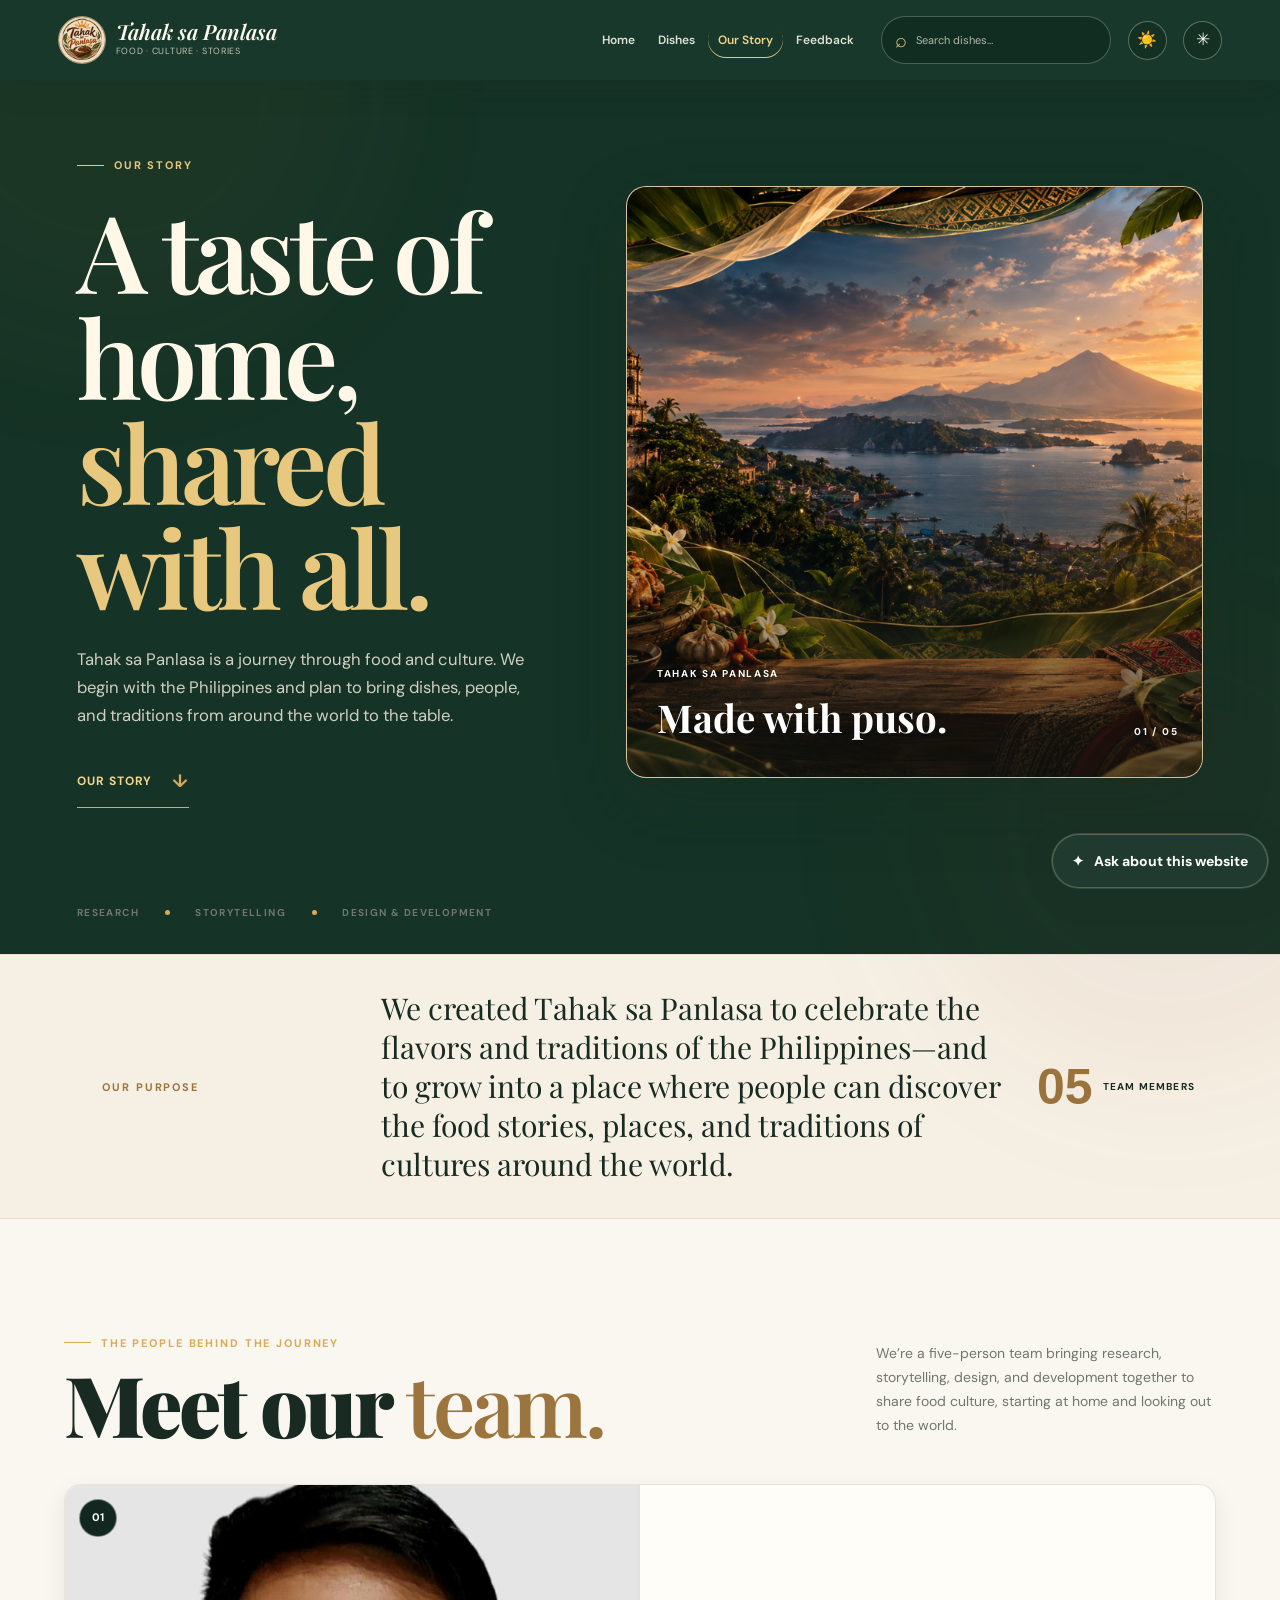
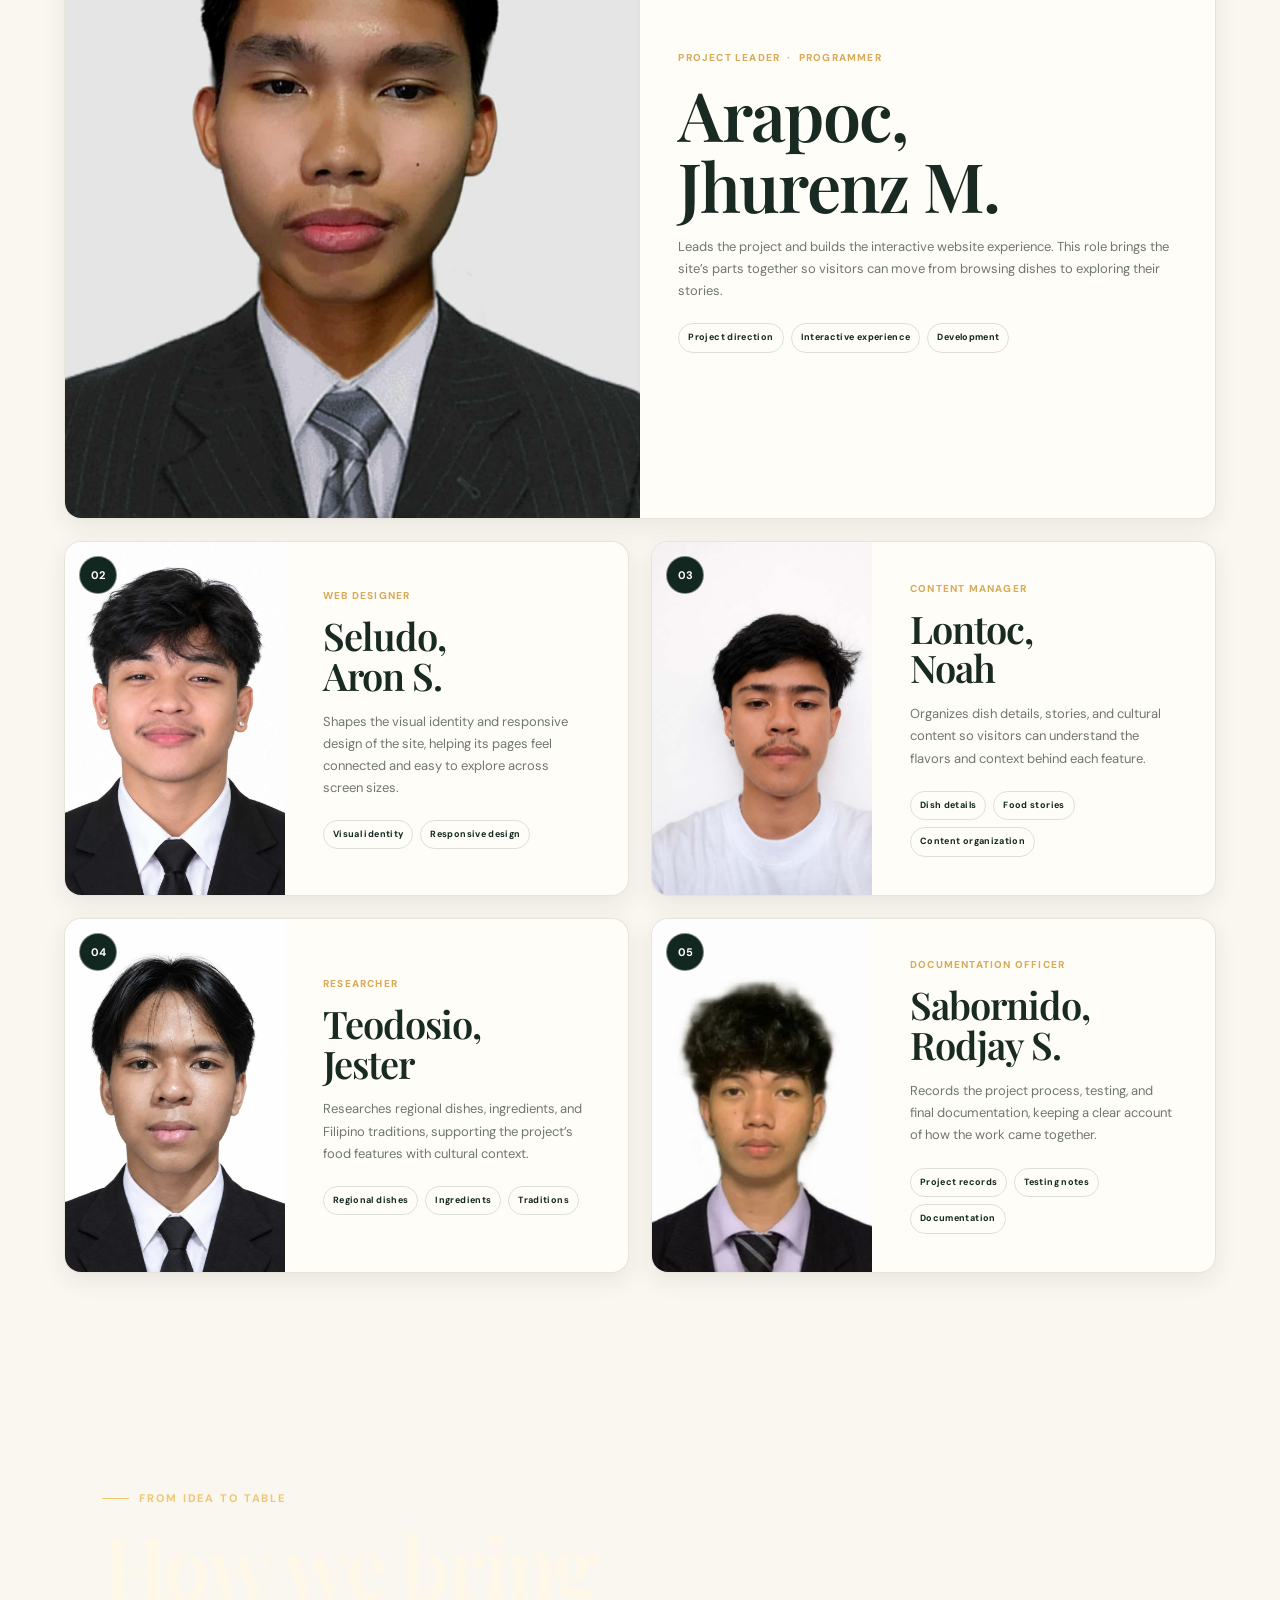
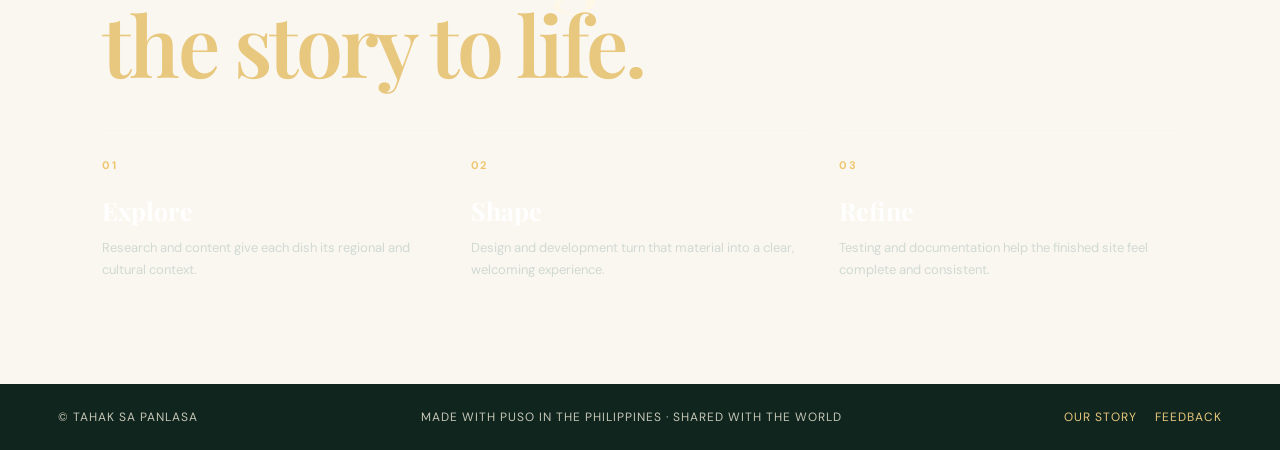
==== builders.html @ 39ade6ad "Add files via upload" ====
<!doctype html>
<html lang="en">
  <head>
    <meta charset="UTF-8" />
    <meta name="viewport" content="width=device-width, initial-scale=1.0" />
    <meta name="description" content="Meet the team behind Tahak sa Panlasa: a food and culture journey beginning in the Philippines and growing to share stories from around the world." />
    <title>Our Story | Tahak sa Panlasa</title>
    <link rel="preconnect" href="https://fonts.googleapis.com" />
    <link rel="preconnect" href="https://fonts.gstatic.com" crossorigin />
    <link href="https://fonts.googleapis.com/css2?family=DM+Sans:wght@400;500;600;700&family=Playfair+Display:wght@600;700;800&display=swap" rel="stylesheet" />
    <link href="css/style.css" rel="stylesheet" />
  </head>
  <body class="builders-page">
    <header class="site-header">
  <div class="logo"><a class="site-brand" href="index.html"><img src="img/logo-small.png" alt="" width="48" height="48" /><span><strong>Tahak sa Panlasa</strong><small>Food · culture · stories</small></span></a></div>
  <div class="header-actions">
    <button class="menu-toggle" type="button" aria-label="Open navigation" aria-expanded="false">☰</button>
    <nav class="main-nav" aria-label="Main navigation">
      <a href="index.html">Home</a><a href="dishes.html">Dishes</a><a href="builders.html">Our Story</a><a href="contact.html">Feedback</a>
    </nav>
    <label class="home-search"><span aria-hidden="true">⌕</span><input type="search" id="site-search" placeholder="Search dishes…" aria-label="Search dishes" /></label>
    <button class="theme-toggle" type="button" aria-label="Toggle dark mode" aria-pressed="false"><span class="theme-icon">☀️</span><span class="theme-label">Light</span></button>
    <a class="home-menu-link" href="contact.html" aria-label="Send feedback">✳</a>
  </div>
</header>

    <main class="builders-page-main">
      <section class="builders-hero">
        <div class="builders-hero-copy">
          <p class="eyebrow"><span></span> Our story</p>
          <h1>A taste of home,<br /><em>shared with all.</em></h1>
          <p class="builders-hero-intro">Tahak sa Panlasa is a journey through food and culture. We begin with the Philippines and plan to bring dishes, people, and traditions from around the world to the table.</p>
          <a class="builders-hero-link" href="#our-story">Our story <span aria-hidden="true">↓</span></a>
        </div>
        <div class="builders-hero-art" aria-label="A Filipino village and shared feast at golden hour">
          <img src="img/filipino-heritage-golden-hour.png" width="1365" height="768" alt="A Filipino village and shared feast at golden hour" fetchpriority="high" decoding="async" />
          <div class="builders-art-note"><span>TAHAK SA PANLASA</span><strong>Made with puso.</strong></div>
          <span class="builders-art-index">01 / 05</span>
        </div>
        <div class="builders-hero-footer"><span>Research</span><i></i><span>Storytelling</span><i></i><span>Design &amp; development</span></div>
      </section>

      <section class="builders-intro-band" id="our-story">
        <p class="eyebrow">Our purpose</p>
        <p>We created Tahak sa Panlasa to celebrate the flavors and traditions of the Philippines—and to grow into a place where people can discover the food stories, places, and traditions of cultures around the world.</p>
        <div class="builders-count"><strong>05</strong><span>team members</span></div>
      </section>

      <section class="builders-roster" id="team">
        <div class="builders-section-heading">
          <div><p class="eyebrow"><span></span> The people behind the journey</p><h2>Meet our <em>team.</em></h2></div>
          <p>We’re a five-person team bringing research, storytelling, design, and development together to share food culture, starting at home and looking out to the world.</p>
        </div>
        <div class="builders-profile-grid">
          <article class="builder-profile builder-profile-lead reveal">
            <div class="builder-profile-photo"><img src="img/renz.jpg" alt="Jhurenz Arapoc" loading="lazy" decoding="async" /><span>01</span></div>
            <div class="builder-profile-copy"><p class="builder-profile-role">Project Leader <span>·</span> Programmer</p><h3>Arapoc,<br />Jhurenz M.</h3><p>Leads the project and builds the interactive website experience. This role brings the site’s parts together so visitors can move from browsing dishes to exploring their stories.</p><div class="builder-focus"><span>Project direction</span><span>Interactive experience</span><span>Development</span></div></div>
          </article>
          <article class="builder-profile reveal reveal-delay">
            <div class="builder-profile-photo"><img src="img/aron.jpg" alt="Aron Seludo" loading="lazy" decoding="async" /><span>02</span></div>
            <div class="builder-profile-copy"><p class="builder-profile-role">Web Designer</p><h3>Seludo,<br />Aron S.</h3><p>Shapes the visual identity and responsive design of the site, helping its pages feel connected and easy to explore across screen sizes.</p><div class="builder-focus"><span>Visual identity</span><span>Responsive design</span></div></div>
          </article>
          <article class="builder-profile reveal reveal-delay-2">
            <div class="builder-profile-photo"><img src="img/nows.jpg" alt="Noah Lontoc" loading="lazy" decoding="async" /><span>03</span></div>
            <div class="builder-profile-copy"><p class="builder-profile-role">Content Manager</p><h3>Lontoc,<br />Noah</h3><p>Organizes dish details, stories, and cultural content so visitors can understand the flavors and context behind each feature.</p><div class="builder-focus"><span>Dish details</span><span>Food stories</span><span>Content organization</span></div></div>
          </article>
          <article class="builder-profile reveal">
            <div class="builder-profile-photo"><img src="img/jester.jpg" alt="Jester Teodosio" loading="lazy" decoding="async" /><span>04</span></div>
            <div class="builder-profile-copy"><p class="builder-profile-role">Researcher</p><h3>Teodosio,<br />Jester</h3><p>Researches regional dishes, ingredients, and Filipino traditions, supporting the project’s food features with cultural context.</p><div class="builder-focus"><span>Regional dishes</span><span>Ingredients</span><span>Traditions</span></div></div>
          </article>
          <article class="builder-profile reveal reveal-delay">
            <div class="builder-profile-photo"><img src="img/jay.jpg" alt="Rodjay Sabornido" loading="lazy" decoding="async" /><span>05</span></div>
            <div class="builder-profile-copy"><p class="builder-profile-role">Documentation Officer</p><h3>Sabornido,<br />Rodjay S.</h3><p>Records the project process, testing, and final documentation, keeping a clear account of how the work came together.</p><div class="builder-focus"><span>Project records</span><span>Testing notes</span><span>Documentation</span></div></div>
          </article>
        </div>
      </section>

      <section class="builders-process">
        <p class="eyebrow"><span></span> From idea to table</p>
        <h2>How we bring<br /><em>the story to life.</em></h2>
        <div class="builders-process-steps">
          <article><span>01</span><h3>Explore</h3><p>Research and content give each dish its regional and cultural context.</p></article>
          <article><span>02</span><h3>Shape</h3><p>Design and development turn that material into a clear, welcoming experience.</p></article>
          <article><span>03</span><h3>Refine</h3><p>Testing and documentation help the finished site feel complete and consistent.</p></article>
        </div>
      </section>
    </main>

    <footer class="site-footer">
      <span>© Tahak sa Panlasa</span>
      <span>Made with puso in the Philippines · shared with the world</span><nav aria-label="Footer links"><a href="builders.html">Our Story</a><a href="contact.html">Feedback</a></nav></footer>
    <button class="back-to-top" type="button" aria-label="Back to top"></button>
    <script src="Javascript/script.js" defer></script>
  </body>
</html>
---- css/style.css ----
:root {
  --ink: #202b25;
  --forest: #23483a;
  --deep: #16362d;
  --orange: #d9653b;
  --cream: #f5f0e8;
  --paper: #fbfaf6;
  --line: rgba(22, 54, 45, 0.12);
  --muted: #68736d;
  --yellow: #e8b94e;
  --bg: #f5f1ea;
  --bg-strong: #1c2523;
  --card: rgba(255, 255, 255, 0.68);
  --card-strong: rgba(17, 24, 21, 0.8);
  --shadow-soft: 0 26px 60px rgba(22, 54, 45, 0.12);
  --shadow-strong: 0 28px 90px rgba(22, 54, 45, 0.18);
  --glow: rgba(233, 169, 82, 0.35);
  --ease-out: cubic-bezier(0.22, 1, 0.36, 1);
  --ease-spring: cubic-bezier(0.16, 1, 0.3, 1);
}

body.dark-mode {
  --ink: #ebefe8;
  --forest: #4dd0a0;
  --deep: #f4f8f3;
  --orange: #ff9b6b;
  --cream: #101916;
  --paper: #0d1412;
  --line: rgba(255, 255, 255, 0.1);
  --muted: #b8c2ba;
  --yellow: #f4c86a;
  --bg: #0b120f;
  --bg-strong: #141d19;
  --card: rgba(20, 31, 27, 0.8);
  --card-strong: rgba(14, 19, 17, 0.9);
  --shadow-soft: 0 24px 60px rgba(2, 6, 5, 0.45);
  --shadow-strong: 0 28px 80px rgba(2, 6, 5, 0.6);
}

* {
  box-sizing: border-box;
}

html {
  scroll-behavior: smooth;
}

body {
  margin: 0;
  color: var(--ink);
  background:
    radial-gradient(circle at top left,
      rgba(232, 185, 78, 0.16),
      transparent 30%),
    radial-gradient(circle at right center,
      rgba(217, 101, 59, 0.12),
      transparent 25%),
    var(--paper);
  font-family: "DM Sans", sans-serif;
  font-size: 16px;
  line-height: 1.5;
  animation: pageEnter 0.7s ease both;
  position: relative;
  overflow-x: hidden;
  transition:
    background 0.35s ease,
    color 0.35s ease;
}

body::before,
body::after {
  content: "";
  position: fixed;
  inset: auto;
  width: 34rem;
  height: 34rem;
  border-radius: 50%;
  filter: blur(80px);
  opacity: 0.38;
  pointer-events: none;
  z-index: 0;
}

body.dark-mode::before {
  background: rgba(244, 200, 106, 0.12);
}

body.dark-mode::after {
  background: rgba(255, 155, 107, 0.12);
}

.logo {
  display: flex;
  align-items: center;
  flex: 0 0 auto;
}

.logo a {
  display: flex;
  align-items: center;
}

.logo img {
  display: block;
  width: 58px;
  height: 58px;
  object-fit: contain;
  border-radius: 50%;
}

.navbar {
  display: flex;
  align-items: center;
  justify-content: space-between;
  padding: 10px 20px;
}

.map-section {
  position: relative;
  z-index: 1;
  padding: 2rem 1rem 3rem;
}

.map-intro {
  width: min(100%, 1100px);
  margin: 0 auto 1rem;
}

.map-intro h1 {
  margin: 0.15rem 0;
  color: var(--deep);
  font-size: clamp(1.7rem, 4vw, 2.7rem);
  line-height: 1.15;
}

.map-intro p:not(.eyebrow) {
  margin: 0;
  color: var(--muted);
}

.eyebrow {
  margin: 0;
  color: var(--orange);
  font-size: 0.75rem;
  font-weight: 700;
  letter-spacing: 0.12em;
  text-transform: uppercase;
}

.map-container {
  width: min(100%, 800px);
  height: 510px;
  margin: 0 auto;
  border-radius: 20px;
  overflow: hidden;
  box-shadow: var(--shadow-soft);
  background: #dfe8d8;
}

.leaflet-container {
  width: 100%;
  height: 100%;
  border-radius: 20px;
}

@media (max-width: 800px) {
  .map-container {
    height: 460px;
  }
}

.regional-food-marker {
  background: transparent;
  border: 0;
}

.regional-food-marker span {
  display: grid;
  width: 34px;
  height: 34px;
  place-items: center;
  border: 3px solid #fff;
  border-radius: 50% 50% 50% 0;
  background: var(--pin-color);
  box-shadow: 0 4px 10px rgba(22, 54, 45, 0.3);
  color: #fff;
  font-size: 16px;
  transform: rotate(-45deg);
}

.regional-food-marker b {
  display: inline-block;
  transform: rotate(45deg);
}

.food-popup {
  min-width: 170px;
  padding: 0.1rem 0.15rem;
}

.food-popup p {
  margin: 0 0 0.2rem;
  color: var(--orange);
  font-size: 0.7rem;
  font-weight: 700;
  letter-spacing: 0.08em;
  text-transform: uppercase;
}

.food-popup h2 {
  margin: 0 0 0.25rem;
  color: var(--deep);
  font-size: 1.15rem;
  line-height: 1.15;
}

.food-popup span {
  color: var(--muted);
  font-size: 0.8rem;
}

/*
  Design system notes:
  - CSS variables control the warm Filipino-inspired palette.
  - Shared spacing and layout rules are used across all pages.
  - Component styles are grouped to keep the site easy to update.
*/

:root {
  --ink: #202b25;
  --forest: #23483a;
  --deep: #16362d;
  --orange: #d9653b;
  --cream: #f5f0e8;
  --paper: #fbfaf6;
  --line: rgba(22, 54, 45, 0.12);
  --muted: #68736d;
  --yellow: #e8b94e;
  --shadow-soft: 0 26px 60px rgba(22, 54, 45, 0.12);
  --shadow-strong: 0 28px 90px rgba(22, 54, 45, 0.18);
  --glow: rgba(233, 169, 82, 0.35);
  --ease-out: cubic-bezier(0.22, 1, 0.36, 1);
  --ease-spring: cubic-bezier(0.16, 1, 0.3, 1);
}

* {
  box-sizing: border-box;
}

html {
  scroll-behavior: smooth;
}

body {
  margin: 0;
  color: var(--ink);
  background:
    radial-gradient(circle at top left,
      rgba(232, 185, 78, 0.16),
      transparent 30%),
    radial-gradient(circle at right center,
      rgba(217, 101, 59, 0.12),
      transparent 25%),
    var(--paper);
  font-family: "DM Sans", sans-serif;
  font-size: 16px;
  line-height: 1.5;
  animation: pageEnter 0.7s ease both;
  position: relative;
  overflow-x: hidden;
}

body::before,
body::after {
  content: "";
  position: fixed;
  inset: auto;
  width: 34rem;
  height: 34rem;
  border-radius: 50%;
  filter: blur(80px);
  opacity: 0.38;
  pointer-events: none;
  z-index: 0;
}

body::before {
  top: -12rem;
  left: -10rem;
  background: rgba(232, 185, 78, 0.18);
}

body::after {
  right: -10rem;
  bottom: -12rem;
  background: rgba(217, 101, 59, 0.15);
}

img {
  display: block;
  width: 100%;
  object-fit: cover;
}

a {
  color: inherit;
  text-decoration: none;
}

button,
input {
  font: inherit;
}

.section-pad {
  padding-left: 7vw;
  padding-right: 7vw;
}

.site-header {
  height: 82px;
  display: flex;
  align-items: center;
  justify-content: space-between;
  gap: 18px;
  padding: 0 7vw;
  border-bottom: 1px solid var(--line);
  background: rgba(251, 250, 246, 0.7);
  backdrop-filter: blur(16px);
  position: sticky;
  top: 0;
  z-index: 20;
  transition:
    background 0.35s ease,
    border-color 0.35s ease,
    box-shadow 0.35s ease;
  box-shadow: 0 1px 0 rgba(22, 54, 45, 0.05);
}

body.dark-mode .site-header {
  background: rgba(11, 18, 15, 0.78);
  box-shadow: 0 10px 30px rgba(0, 0, 0, 0.18);
}

.brand {
  display: flex;
  align-items: center;
  gap: 10px;
  font-family: "Playfair Display", serif;
  font-size: 19px;
}

.brand strong {
  color: var(--orange);
  font-weight: 700;
}

.brand-mark {
  display: grid;
  place-items: center;
  width: 34px;
  height: 34px;
  background: var(--orange);
  color: #fff;
  border-radius: 50%;
  font-family: "Playfair Display", serif;
  font-style: italic;
  font-size: 22px;
  animation: brandBeat 4s ease-in-out infinite;
}

.header-actions {
  display: flex;
  align-items: center;
  gap: 16px;
}

.nav-menu,
.main-nav {
  display: flex;
  align-items: center;
  justify-content: center;
  gap: clamp(10px, 1.5vw, 24px);
  padding: 10px 18px;
  border: 1px solid var(--line);
  border-radius: 999px;
  background: rgba(255, 255, 255, 0.4);
  box-shadow: 0 10px 22px rgba(22, 54, 45, 0.05);
}

body.dark-mode .nav-menu,
body.dark-mode .main-nav {
  background: rgba(18, 25, 22, 0.82);
  box-shadow: 0 12px 30px rgba(0, 0, 0, 0.22);
}

.nav-menu a,
.main-nav a {
  position: relative;
  padding: 10px 14px;
  border-radius: 999px;
  color: var(--muted);
  font-size: 12px;
  font-weight: 700;
  letter-spacing: 0.08em;
  text-transform: uppercase;
  transition:
    color 0.2s ease,
    background 0.2s ease,
    transform 0.2s ease,
    box-shadow 0.2s ease;
}

.nav-menu a:hover,
.main-nav a:hover,
.nav-menu a.active,
.main-nav a.active {
  color: var(--deep);
  background: rgba(217, 101, 59, 0.08);
  transform: translateY(-1px);
  box-shadow: inset 0 0 0 1px rgba(217, 101, 59, 0.12);
}

body.dark-mode .nav-menu a:hover,
body.dark-mode .main-nav a:hover,
body.dark-mode .nav-menu a.active,
body.dark-mode .main-nav a.active {
  color: var(--ink);
  background: rgba(255, 155, 107, 0.12);
}

.nav-menu a.active::after,
.main-nav a.active::after {
  content: "";
  position: absolute;
  left: 50%;
  bottom: 4px;
  width: 5px;
  height: 5px;
  background: var(--orange);
  border-radius: 50%;
  transform: translateX(-50%);
}

.nav-cta {
  font-size: 13px;
  font-weight: 700;
  border-bottom: 1px solid var(--orange);
  padding-bottom: 5px;
}

.theme-toggle {
  border: 1px solid var(--line);
  background: var(--card);
  color: var(--ink);
  display: inline-flex;
  align-items: center;
  gap: 8px;
  padding: 10px 12px;
  border-radius: 999px;
  font-size: 10px;
  text-transform: uppercase;
  letter-spacing: 0.8px;
  cursor: pointer;
  transition:
    background 0.25s ease,
    color 0.25s ease,
    border-color 0.25s ease,
    transform 0.2s ease;
  box-shadow: 0 8px 16px rgba(22, 54, 45, 0.05);
}

.theme-toggle:hover {
  background: var(--deep);
  color: var(--paper);
  transform: translateY(-1px);
}

.theme-icon {
  font-size: 16px;
  line-height: 1;
}

.theme-label {
  font-weight: 700;
}

.nav-cta span,
.text-link span {
  color: var(--orange);
  padding-left: 5px;
}

.menu-toggle {
  display: none;
  border: 0;
  background: none;
  font-size: 23px;
}

.nav-cta span,
.text-link span {
  color: var(--orange);
  padding-left: 5px;
}

.menu-toggle {
  display: none;
  border: 0;
  background: none;
  font-size: 23px;
}

.hero {
  min-height: 650px;
  display: grid;
  grid-template-columns: 1fr 1fr;
  gap: 7vw;
  align-items: center;
  padding-top: 78px;
  padding-bottom: 88px;
  background:
    radial-gradient(circle at top left,
      rgba(255, 255, 255, 0.7),
      transparent 35%),
    linear-gradient(135deg,
      rgba(241, 237, 228, 1) 0%,
      rgba(245, 240, 232, 0.86) 100%);
  position: relative;
  perspective: 1600px;
}

.eyebrow {
  font-size: 11px;
  text-transform: uppercase;
  letter-spacing: 1.8px;
  font-weight: 700;
  color: var(--orange);
  margin: 0 0 20px;
  display: flex;
  gap: 10px;
  align-items: center;
}

.eyebrow span {
  display: inline-block;
  width: 27px;
  height: 1px;
  background: currentColor;
}

.hero h1,
.section-heading h2,
.culture-copy h2,
.contact-section h2 {
  font-family: "Playfair Display", serif;
  font-size: clamp(50px, 6vw, 88px);
  line-height: 0.98;
  letter-spacing: -1.5px;
  margin: 0;
  color: var(--deep);
}

h1 em,
h2 em {
  font-style: italic;
  color: var(--orange);
  font-weight: 600;
}

.hero-text {
  max-width: 395px;
  color: var(--muted);
  font-size: 17px;
  margin: 28px 0;
}

.hero-actions {
  display: flex;
  align-items: center;
  gap: 25px;
}

.button {
  display: inline-flex;
  align-items: center;
  gap: 20px;
  padding: 15px 22px;
  border: 1px solid transparent;
  font-weight: 700;
  font-size: 13px;
  transition:
    transform 0.2s,
    background 0.2s;
}

.button:hover {
  transform: translateY(-2px);
}

.button span {
  transition: transform 0.25s ease;
}

.button:hover span {
  transform: translateX(4px);
}

.button-dark {
  background: var(--deep);
  color: #fff;
}

.button-dark span,
.button-light span {
  font-size: 18px;
}

.button-outline {
  background: transparent;
  color: var(--deep);
  border-color: var(--deep);
  width: 100%;
  justify-content: space-between;
}

.button-light {
  background: var(--cream);
  color: var(--deep);
}

.text-link {
  font-size: 13px;
  font-weight: 700;
  border-bottom: 1px solid var(--line);
  padding-bottom: 7px;
}

.hero-note {
  display: flex;
  align-items: center;
  gap: 9px;
  margin-top: 55px;
  font-size: 11px;
  color: var(--muted);
}

.note-dot {
  width: 8px;
  height: 8px;
  background: var(--yellow);
  border-radius: 50%;
}

.hero-visual {
  position: relative;
  transform-style: preserve-3d;
}

.hero-image-wrap {
  height: 520px;
  position: relative;
  overflow: hidden;
  border-radius: 30px;
  box-shadow: var(--shadow-strong);
  transform: rotateX(7deg) rotateY(-7deg);
  transform-style: preserve-3d;
  border: 1px solid rgba(255, 255, 255, 0.3);
}

.hero-image-wrap img {
  height: 100%;
  filter: saturate(0.8) contrast(1.04);
  animation: slowZoom 12s ease-in-out infinite alternate;
}

.image-stamp {
  position: absolute;
  right: 23px;
  top: 23px;
  background: linear-gradient(145deg, #f3cf74, #e5b13a);
  width: 104px;
  height: 104px;
  border-radius: 50%;
  display: flex;
  flex-direction: column;
  align-items: center;
  justify-content: center;
  text-align: center;
  text-transform: uppercase;
  font-size: 9px;
  line-height: 1.15;
  transform: rotate(12deg) translateZ(30px);
  color: var(--deep);
  box-shadow: 0 18px 28px rgba(232, 185, 78, 0.35);
}

.image-stamp strong {
  font-family: "Playfair Display";
  font-size: 21px;
}

.hero-caption {
  display: flex;
  gap: 13px;
  align-items: flex-start;
  position: absolute;
  bottom: -36px;
  left: -52px;
  font-family: "Playfair Display";
  font-size: 16px;
  font-style: italic;
  color: var(--deep);
}

.caption-line {
  width: 40px;
  height: 1px;
  background: var(--orange);
  margin-top: 10px;
}

.intro-strip {
  background: var(--orange);
  color: #fff;
  padding: 20px 7vw;
  display: grid;
  grid-template-columns: 1fr 1fr 80px;
  align-items: center;
  overflow: hidden;
}

.intro-strip>div,
.intro-strip>p {
  animation: stripReveal 0.8s ease both;
}

.intro-strip>p {
  animation-delay: 0.15s;
}

.strip-scribble {
  animation: stripSpin 8s linear infinite;
}

.intro-strip>div {
  display: flex;
  align-items: center;
  gap: 18px;
}

.strip-number {
  font-family: "Playfair Display";
  font-size: 28px;
}

.strip-label {
  font-size: 11px;
  text-transform: uppercase;
  letter-spacing: 1.5px;
}

.intro-strip p {
  margin: 0;
  font-family: "Playfair Display";
  font-style: italic;
  font-size: 17px;
}

.strip-scribble {
  font-size: 27px;
  text-align: right;
}

.map-section {
  padding-top: 110px;
  padding-bottom: 130px;
}

.section-heading {
  display: flex;
  justify-content: space-between;
  align-items: end;
  margin-bottom: 45px;
}

.section-heading h2 {
  font-size: clamp(38px, 4vw, 60px);
}

.heading-aside {
  max-width: 300px;
  color: var(--muted);
  font-size: 14px;
  margin: 0;
}

/* Content page layouts (culture, dishes, regions, gallery, builders, contact) */
.page-shell {
  padding-top: 72px;
  padding-bottom: 90px;
}

.page-hero {
  padding-bottom: 30px;
}

.page-hero h1 {
  margin: 0;
  font-size: clamp(42px, 5vw, 72px);
  line-height: 0.96;
  color: var(--deep);
  font-family: "Playfair Display", serif;
}

.page-panel {
  background: rgba(255, 255, 255, 0.28);
  border: 1px solid rgba(22, 54, 45, 0.08);
  border-radius: 28px;
  padding: 32px 28px;
  box-shadow: var(--shadow-soft);
}

.page-grid {
  display: grid;
  grid-template-columns: repeat(3, minmax(0, 1fr));
  gap: 24px;
}

.page-card {
  background: rgba(255, 255, 255, 0.7);
  border-radius: 22px;
  overflow: hidden;
  border: 1px solid rgba(22, 54, 45, 0.06);
  box-shadow: 0 18px 28px rgba(22, 54, 45, 0.08);
}

.page-card img {
  height: 260px;
}

.page-card-copy {
  padding: 24px 20px 26px;
}

.page-card-copy h3 {
  margin: 0 0 10px;
  font-size: 26px;
  line-height: 1.1;
  font-family: "Playfair Display", serif;
  color: var(--deep);
}

.page-card-copy p {
  margin: 0;
  color: var(--muted);
  font-size: 14px;
}

.story-grid {
  display: grid;
  grid-template-columns: 1.15fr 0.85fr;
  gap: 28px;
  align-items: center;
}

.story-grid img {
  min-height: 420px;
  border-radius: 28px;
  box-shadow: var(--shadow-strong);
}

.feature-list {
  display: grid;
  gap: 16px;
  margin-top: 12px;
}

.feature-item {
  padding: 18px 16px 18px 18px;
  border-left: 2px solid var(--orange);
  background: rgba(255, 255, 255, 0.2);
  border-radius: 0 18px 18px 0;
}

.feature-item strong {
  display: block;
  margin-bottom: 6px;
  font-size: 12px;
  letter-spacing: 1.3px;
  text-transform: uppercase;
  color: var(--orange);
}

.feature-item span {
  color: var(--muted);
  font-size: 14px;
}

.contact-form {
  display: grid;
  gap: 18px;
  max-width: 620px;
}

.contact-form .field {
  display: grid;
  gap: 8px;
}

.contact-form label {
  font-size: 11px;
  letter-spacing: 1.4px;
  text-transform: uppercase;
  color: var(--muted);
}

.contact-form input,
.contact-form textarea {
  width: 100%;
  border: 1px solid rgba(22, 54, 45, 0.12);
  background: rgba(255, 255, 255, 0.45);
  color: var(--ink);
  border-radius: 14px;
  padding: 15px 16px;
}

.contact-form textarea {
  min-height: 150px;
  resize: vertical;
}

.explorer-layout {
  display: grid;
  grid-template-columns: 1.55fr 0.75fr;
  gap: 38px;
}

.map-card {
  background: linear-gradient(145deg,
      rgba(231, 229, 216, 0.95),
      rgba(232, 228, 214, 0.8));
  padding: 20px 25px 0;
  min-height: 510px;
  border-radius: 28px;
  border: 1px solid rgba(22, 54, 45, 0.08);
  box-shadow: var(--shadow-soft);
  transform-style: preserve-3d;
}

.map-topline,
.map-legend,
.panel-footer {
  display: flex;
  justify-content: space-between;
  gap: 20px;
  font-size: 10px;
  text-transform: uppercase;
  letter-spacing: 1.2px;
  color: #68736d;
}

.map-status i {
  width: 6px;
  height: 6px;
  display: inline-block;
  background: var(--orange);
  border-radius: 50%;
  margin-right: 7px;
}

.map-art {
  position: relative;
  height: 405px;
}

.map-art svg {
  width: 100%;
  height: 100%;
  overflow: visible;
}

.island {
  fill: #b9c9b7;
  stroke: #61806d;
  stroke-width: 2;
}

.island-b {
  fill: #cad3bc;
}

.island-c,
.island-d {
  fill: #e4d39a;
}

.route {
  fill: none;
  stroke: var(--orange);
  stroke-width: 2;
  stroke-dasharray: 5 7;
}

.map-pin {
  cursor: pointer;
  animation: pinPulse 3.5s ease-in-out infinite;
}

.map-pin:nth-of-type(2) {
  animation-delay: 0.7s;
}

.map-pin:nth-of-type(3) {
  animation-delay: 1.4s;
}

.map-pin circle {
  fill: var(--orange);
  stroke: #fff;
  stroke-width: 4;
  transition: transform 0.2s;
}

.map-pin:hover circle,
.map-pin.selected circle {
  fill: var(--deep);
  transform: scale(1.25);
  transform-origin: center;
}

.map-pin path {
  stroke: #fff;
  stroke-width: 2;
}

.map-art text {
  font-family: "DM Sans";
  font-weight: 700;
  fill: var(--deep);
  font-size: 11px;
  letter-spacing: 2px;
}

.map-coordinates {
  position: absolute;
  left: 0;
  bottom: 10px;
  font-size: 9px;
  line-height: 1.4;
  color: #68736d;
}

.map-legend {
  border-top: 1px solid #c5c7b8;
  padding: 16px 0;
}

.legend-pin,
.legend-route {
  display: inline-block;
  width: 7px;
  height: 7px;
  border-radius: 50%;
  background: var(--orange);
  margin-right: 5px;
}

.legend-route {
  background: none;
  border-top: 1px dashed var(--orange);
  width: 18px;
  border-radius: 0;
  vertical-align: middle;
}

.region-panel {
  border: 1px solid rgba(22, 54, 45, 0.18);
  background: rgba(255, 255, 255, 0.28);
  padding: 35px 30px;
  display: flex;
  flex-direction: column;
  min-height: 510px;
  border-radius: 26px;
  box-shadow: var(--shadow-soft);
  transform-style: preserve-3d;
}

.panel-kicker {
  font-size: 10px;
  text-transform: uppercase;
  letter-spacing: 1.5px;
  color: var(--orange);
  font-weight: 700;
  margin: 0;
}

.region-panel h3 {
  font-family: "Playfair Display";
  font-size: 48px;
  color: var(--deep);
  margin: 8px 0;
}

.region-panel>p:not(.panel-kicker) {
  font-size: 15px;
  color: var(--muted);
  margin: 0 0 25px;
}

.region-dish {
  display: grid;
  grid-template-columns: 90px 1fr;
  gap: 13px;
  align-items: center;
  margin-bottom: 25px;
}

.region-dish img {
  height: 76px;
}

.region-dish span {
  font-size: 10px;
  text-transform: uppercase;
  color: var(--muted);
  display: block;
}

.region-dish strong {
  font-family: "Playfair Display";
  font-size: 18px;
  color: var(--deep);
}

.panel-footer {
  margin-top: auto;
  padding-top: 30px;
}

.panel-footer i {
  display: inline-block;
  width: 40px;
  height: 1px;
  background: var(--orange);
  vertical-align: middle;
  margin: 0 6px;
}

.dishes-section {
  padding-top: 105px;
  padding-bottom: 125px;
  background: #f1ede4;
}

.dish-heading {
  margin-bottom: 28px;
}

.dish-toolbar {
  display: flex;
  justify-content: space-between;
  gap: 20px;
  align-items: center;
  margin-bottom: 35px;
}

.search-box {
  border-bottom: 1px solid #9fa59e;
  display: flex;
  gap: 10px;
  align-items: center;
  width: 280px;
  color: var(--orange);
}

.search-box input {
  border: 0;
  background: transparent;
  padding: 10px 0;
  width: 100%;
  outline: 0;
  font-size: 13px;
  color: var(--ink);
}

.filter-group {
  display: flex;
  gap: 8px;
  flex-wrap: wrap;
}

.filter {
  border: 1px solid var(--line);
  background: transparent;
  padding: 9px 13px;
  font-size: 11px;
  color: var(--muted);
  cursor: pointer;
}

.filter.active,
.filter:hover {
  background: var(--deep);
  color: #fff;
  border-color: var(--deep);
}

.dish-grid {
  display: grid;
  grid-template-columns: repeat(3, 1fr);
  gap: 23px;
}

.dish-card {
  background: rgba(255, 255, 255, 0.75);
  cursor: pointer;
  transition:
    transform 0.35s,
    box-shadow 0.35s;
  position: relative;
  animation: dishFloat 7s ease-in-out infinite;
  border-radius: 22px;
  overflow: hidden;
  border: 1px solid rgba(22, 54, 45, 0.06);
  box-shadow: 0 16px 30px rgba(22, 54, 45, 0.08);
  transform-style: preserve-3d;
}

.dish-card:nth-child(2) {
  animation-delay: -2.2s;
}

.dish-card:nth-child(3) {
  animation-delay: -4.4s;
}

.dish-card:nth-child(4) {
  animation-delay: -1.1s;
}

.dish-card:nth-child(5) {
  animation-delay: -3.3s;
}

.dish-card:nth-child(6) {
  animation-delay: -5.5s;
}

.dish-card:hover {
  transform: translateY(-10px) scale(1.015);
  box-shadow: 0 18px 28px rgba(22, 54, 45, 0.14);
}

.dish-card-image {
  height: 260px;
  position: relative;
  overflow: hidden;
  border-bottom: 1px solid rgba(22, 54, 45, 0.06);
}

.dish-card-image::after {
  content: "";
  position: absolute;
  inset: 0;
  background: linear-gradient(115deg,
      transparent 25%,
      rgba(255, 255, 255, 0.22) 48%,
      transparent 70%);
  transform: translateX(-120%);
  animation: dishShimmer 6s ease-in-out infinite;
  pointer-events: none;
}

.dish-card-image img {
  height: 100%;
  transition: transform 0.5s;
  animation: dishImageDrift 10s ease-in-out infinite alternate;
}

.dish-card:hover img {
  transform: scale(1.1) rotate(1deg);
}

.dish-region {
  position: absolute;
  top: 15px;
  left: 15px;
  background: var(--cream);
  font-size: 10px;
  padding: 5px 9px;
  text-transform: uppercase;
  letter-spacing: 1px;
  color: var(--deep);
  animation: dishLabelPulse 4s ease-in-out infinite;
}

.dish-card-content {
  padding: 17px 18px 20px;
}

.dish-card-content h3 {
  font-family: "Playfair Display";
  font-size: 25px;
  margin: 0 0 5px;
  color: var(--deep);
}

.dish-card-content p {
  color: var(--muted);
  font-size: 12px;
  margin: 0;
  min-height: 38px;
}

.dish-arrow {
  float: right;
  color: var(--orange);
  font-size: 20px;
  animation: dishArrow 2.5s ease-in-out infinite;
}

.empty-state {
  display: none;
  color: var(--muted);
  padding: 30px 0;
}

.culture-section {
  display: grid;
  grid-template-columns: 1fr 1fr;
  background: var(--deep);
  color: #fff;
}

.culture-image {
  position: relative;
  min-height: 600px;
}

.culture-image img {
  height: 100%;
  opacity: 0.8;
}

.vertical-label {
  position: absolute;
  bottom: 23px;
  left: 25px;
  writing-mode: vertical-rl;
  transform: rotate(180deg);
  font-size: 10px;
  letter-spacing: 2px;
}

.culture-copy {
  display: flex;
  flex-direction: column;
  justify-content: center;
  padding-top: 80px;
  padding-bottom: 80px;
  position: relative;
}

.culture-copy h2 {
  color: #fff;
  font-size: clamp(42px, 4.5vw, 67px);
}

.culture-copy>p:not(.eyebrow) {
  color: #b8c6bd;
  max-width: 440px;
  margin: 30px 0;
}

.quote-mark {
  position: absolute;
  bottom: 25px;
  right: 9vw;
  font-family: serif;
  font-size: 120px;
  line-height: 1;
  color: var(--orange);
  opacity: 0.7;
}

.gallery-section {
  padding-top: 110px;
  padding-bottom: 120px;
}

.gallery-grid {
  display: grid;
  grid-template-columns: 1.35fr 1fr 1fr;
  gap: 18px;
}

.gallery-grid figure {
  margin: 0;
  transition: transform 0.35s ease;
  border-radius: 22px;
  overflow: hidden;
  box-shadow: var(--shadow-soft);
  transform-style: preserve-3d;
}

.gallery-grid figure:hover {
  transform: translateY(-7px) rotate(-1deg);
}

.gallery-grid figure:nth-child(2):hover {
  transform: translateY(-7px) rotate(1deg);
}

.gallery-grid img {
  height: 280px;
}

.gallery-grid .gallery-large img {
  height: 365px;
}

.gallery-grid figcaption {
  font-family: "Playfair Display";
  font-style: italic;
  color: var(--deep);
  margin-top: 10px;
}

.contact-section {
  background: var(--yellow);
  color: var(--deep);
}

.contact-inner {
  padding-top: 75px;
  padding-bottom: 75px;
  display: grid;
  grid-template-columns: 1fr 1fr;
  align-items: end;
}

.contact-section h2 {
  color: var(--deep);
  font-size: clamp(55px, 6vw, 85px);
}

.contact-details {
  border-left: 1px solid rgba(32, 43, 37, 0.35);
  padding-left: 38px;
  display: flex;
  flex-direction: column;
  align-items: flex-start;
}

.contact-details p {
  max-width: 340px;
  margin: 0 0 25px;
  font-family: "Playfair Display";
  font-size: 19px;
}

.contact-details>a {
  font-weight: 700;
  font-size: 15px;
  border-bottom: 1px solid var(--deep);
  margin: 3px 0;
}

.builders-section {
  padding-top: 105px;
  padding-bottom: 115px;
  background: var(--paper);
  transition: background 0.35s ease;
}

.builder-feature {
  display: grid;
  grid-template-columns: 1.1fr 0.9fr;
  min-height: 245px;
  margin-bottom: 14px;
  background: var(--deep);
  color: #fff;
  overflow: hidden;
}

.builder-feature img {
  height: 100%;
  min-height: 245px;
  filter: saturate(0.75);
  transition: transform 0.6s ease;
}

.builder-feature:hover img {
  transform: scale(1.04);
}

.builder-feature-copy {
  align-self: center;
  padding: 30px 42px;
}

.builder-feature-copy span {
  color: var(--yellow);
  text-transform: uppercase;
  letter-spacing: 1.6px;
  font-size: 10px;
  font-weight: 700;
}

.builder-feature-copy h3 {
  font-family: "Playfair Display";
  font-size: clamp(27px, 3vw, 42px);
  line-height: 1;
  max-width: 330px;
  margin: 13px 0;
}

.builder-feature-copy p {
  color: #b8c6bd;
  font-size: 13px;
  max-width: 250px;
  margin: 0;
}

.builder-grid {
  display: grid;
  grid-template-columns: repeat(3, 1fr);
  gap: 14px;
}

.builder-card {
  min-height: 205px;
  padding: 22px;
  background: #e9e5da;
  display: flex;
  flex-direction: column;
  justify-content: space-between;
  position: relative;
  overflow: hidden;
  border-radius: 22px;
  border: 1px solid rgba(22, 54, 45, 0.06);
  transition:
    transform 0.3s ease,
    box-shadow 0.3s ease;
  transform-style: preserve-3d;
  box-shadow: 0 12px 22px rgba(22, 54, 45, 0.08);
}

.builder-card:hover {
  transform: translateY(-7px);
  box-shadow: 0 14px 24px rgba(22, 54, 45, 0.14);
}

.builder-card:nth-child(2n) {
  background: var(--deep);
  color: #fff;
}

.builder-card:nth-child(3n) {
  background: var(--orange);
  color: #fff;
}

.builder-lead {
  grid-column: span 2;
  background: var(--yellow);
}

.builder-number {
  font-size: 10px;
  letter-spacing: 1.5px;
  opacity: 0.7;
}

.builder-initial {
  position: absolute;
  right: 18px;
  top: 14px;
  font-family: "Playfair Display";
  font-size: 100px;
  line-height: 1;
  font-style: italic;
  opacity: 0.16;
}

.builder-avatar {
  position: absolute;
  top: 32px;
  right: 21px;
  width: 76px;
  height: 76px;
  border: 3px solid rgba(255, 255, 255, 0.65);
  border-radius: 50%;
  object-fit: cover;
  filter: saturate(0.75);
  animation: builderFloat 4s ease-in-out infinite;
  transition:
    filter 0.3s ease,
    transform 0.3s ease;
}

.builder-card:nth-child(2) .builder-avatar {
  animation-delay: 0.5s;
}

.builder-card:nth-child(3) .builder-avatar {
  animation-delay: 1s;
}

.builder-card:nth-child(4) .builder-avatar {
  animation-delay: 1.5s;
}

.builder-card:nth-child(5) .builder-avatar {
  animation-delay: 2s;
}

.builder-card:hover .builder-avatar {
  filter: saturate(1);
  transform: scale(1.08) rotate(3deg);
}

.builder-card>div:last-child {
  position: relative;
  z-index: 1;
  max-width: 78%;
}

.builder-role {
  margin: 0 0 7px;
  text-transform: uppercase;
  letter-spacing: 1px;
  font-size: 10px;
  font-weight: 700;
  opacity: 0.72;
}

.builder-card h3 {
  margin: 0;
  font-family: "Playfair Display";
  font-size: 23px;
  line-height: 1.1;
}

.builder-description {
  color: inherit;
  font-size: 12px;
  line-height: 1.45;
  margin: 9px 0 0;
  max-width: 270px;
  opacity: 0.72;
}

.socials {
  display: flex;
  gap: 10px;
  margin-top: 28px;
}

.socials a {
  border: 1px solid var(--deep);
  border-radius: 50%;
  width: 28px;
  height: 28px;
  display: grid;
  place-items: center;
  font-size: 11px;
  font-weight: 700;
}

.site-footer {
  padding: 22px 7vw;
  display: flex;
  justify-content: space-between;
  color: #79827b;
  text-transform: uppercase;
  letter-spacing: 1px;
  font-size: 9px;
}

.site-footer a {
  color: var(--deep);
}

.back-to-top {
  position: fixed;
  right: clamp(1rem, 2vw, 1.6rem);
  bottom: 1.35rem;
  z-index: 999;
  display: grid;
  place-items: center;
  width: 3.4rem;
  height: 3.4rem;
  border: 0;
  border-radius: 50%;
  background: linear-gradient(135deg, var(--orange), #e8b94e);
  color: #fff;
  font-size: 1.5rem;
  font-weight: 700;
  box-shadow: 0 18px 34px rgba(217, 101, 59, 0.32);
  opacity: 0;
  visibility: hidden;
  transform: translateY(18px) scale(0.8);
  cursor: pointer;
  transition:
    opacity 0.35s var(--ease-out),
    transform 0.35s var(--ease-spring),
    box-shadow 0.35s ease,
    visibility 0.35s;
}

.back-to-top.is-visible {
  opacity: 1;
  visibility: visible;
  transform: translateY(0) scale(1);
}

.back-to-top:hover,
.back-to-top:focus-visible {
  transform: translateY(-4px) scale(1.06);
  box-shadow: 0 22px 40px rgba(217, 101, 59, 0.4);
}

.back-to-top:active {
  transform: translateY(0) scale(0.96);
}

.back-to-top::before {
  content: "\2191";
  display: block;
  line-height: 1;
}

body.dark-mode .back-to-top {
  background: linear-gradient(135deg, #ff9b6b, #f4c86a);
  box-shadow: 0 18px 40px rgba(244, 200, 106, 0.25);
}

body,
.hero,
.dishes-section,
.map-card,
.region-panel,
.dish-card,
.site-footer {
  transition:
    background 0.35s ease,
    color 0.35s ease,
    border-color 0.35s ease;
}

body.dark-mode {
  --paper: #111a16;
  --ink: #edf5ef;
  --cream: #1d2b24;
  --line: rgba(194, 218, 201, 0.22);
  --muted: #b4c0b7;
  --deep: #e4eee5;
  --forest: #9fc6ac;
  --shadow-soft: 0 26px 60px rgba(0, 0, 0, 0.24);
  --shadow-strong: 0 28px 90px rgba(0, 0, 0, 0.36);
  background:
    radial-gradient(circle at top left,
      rgba(232, 185, 78, 0.1),
      transparent 30%),
    radial-gradient(circle at right center,
      rgba(217, 101, 59, 0.08),
      transparent 25%),
    var(--paper);
}

body.dark-mode .site-header,
body.dark-mode .hero,
body.dark-mode .dishes-section,
body.dark-mode .builders-section,
body.dark-mode .site-footer {
  background: var(--paper);
}

body.dark-mode .map-card {
  background: #293930;
}

body.dark-mode .region-panel {
  border-color: var(--deep);
}

body.dark-mode .button-dark,
body.dark-mode .culture-section,
body.dark-mode .builder-feature {
  background: #0e1b16;
}

body.dark-mode .button-outline {
  color: var(--ink);
  border-color: var(--ink);
}

body.dark-mode .dish-card {
  background: #233229;
}

body.dark-mode .dish-card-content h3,
body.dark-mode .gallery-grid figcaption {
  color: var(--ink);
}

body.dark-mode .site-footer {
  color: #9cac9f;
}

body.dark-mode .site-footer a {
  color: var(--ink);
}

body.dark-mode .site-header {
  background: rgba(17, 26, 22, 0.82);
  box-shadow: 0 1px 0 rgba(237, 245, 239, 0.06);
}

body.dark-mode .hero {
  background:
    radial-gradient(circle at top left,
      rgba(255, 255, 255, 0.05),
      transparent 35%),
    linear-gradient(135deg, #17231d 0%, #111a16 100%);
}

body.dark-mode .main-nav {
  color: var(--muted);
}

body.dark-mode .main-nav a.active,
body.dark-mode .main-nav a:hover {
  color: var(--ink);
}

body.dark-mode .page-panel,
body.dark-mode .region-panel,
body.dark-mode .feature-item {
  background: rgba(29, 43, 36, 0.78);
  border-color: var(--line);
}

body.dark-mode .page-card,
body.dark-mode .dish-card {
  background: #1b2922;
  border-color: rgba(194, 218, 201, 0.12);
  box-shadow: 0 16px 30px rgba(0, 0, 0, 0.2);
}

body.dark-mode .page-card-copy h3,
body.dark-mode .page-card-copy p,
body.dark-mode .feature-item span,
body.dark-mode .region-panel h3,
body.dark-mode .region-dish strong,
body.dark-mode .page-hero h1,
body.dark-mode .hero-caption,
body.dark-mode .modal-copy h2,
body.dark-mode .modal-meta strong,
body.dark-mode .dish-card-content h3,
body.dark-mode .dish-card-content p,
body.dark-mode .builder-card h3,
body.dark-mode .builder-description,
body.dark-mode .builder-role,
body.dark-mode .builder-feature-copy h3,
body.dark-mode .builder-feature-copy p,
body.dark-mode .main-nav a {
  color: var(--ink);
}

body.dark-mode .page-card-copy p,
body.dark-mode .feature-item span,
body.dark-mode .dish-card-content p,
body.dark-mode .builder-feature-copy p,
body.dark-mode .builder-description,
body.dark-mode .modal-copy p,
body.dark-mode .modal-meta span,
body.dark-mode .modal-meta strong {
  color: var(--muted);
}

body.dark-mode .main-nav a {
  opacity: 0.9;
}

body.dark-mode .map-card {
  background: linear-gradient(145deg, #24362c, #1c2b23);
}

body.dark-mode .map-topline,
body.dark-mode .map-legend,
body.dark-mode .map-coordinates {
  color: var(--muted);
}

body.dark-mode .map-legend {
  border-color: var(--line);
}

body.dark-mode .map-art text {
  fill: var(--ink);
}

body.dark-mode .island {
  fill: #78927e;
  stroke: #b4cbb9;
}

body.dark-mode .island-b {
  fill: #879b7c;
}

body.dark-mode .island-c,
body.dark-mode .island-d {
  fill: #b9a568;
}

body.dark-mode .button-light,
body.dark-mode .dish-region {
  background: var(--cream);
  color: var(--ink);
}

body.dark-mode .button-dark {
  background: #f4d08d;
  color: #142118;
}

body.dark-mode .button-outline {
  background: rgba(17, 26, 22, 0.25);
}

body.dark-mode .contact-form input,
body.dark-mode .contact-form textarea {
  background: rgba(17, 26, 22, 0.78);
  border-color: var(--line);
  color: var(--ink);
}

body.dark-mode .contact-form label,
body.dark-mode .contact-form input::placeholder,
body.dark-mode .contact-form textarea::placeholder {
  color: var(--muted);
}

body.dark-mode .search-box {
  border-color: var(--line);
}

body.dark-mode .search-box input {
  color: var(--ink);
}

body.dark-mode .filter {
  color: var(--muted);
}

body.dark-mode .filter.active,
body.dark-mode .filter:hover {
  background: var(--ink);
  border-color: var(--ink);
  color: #111a16;
}

body.dark-mode .builder-card {
  background: #25352b;
  border-color: rgba(194, 218, 201, 0.12);
  box-shadow: 0 12px 22px rgba(0, 0, 0, 0.2);
}

body.dark-mode .builder-card:nth-child(2n) {
  background: #0b130f;
}

body.dark-mode .modal {
  background: rgba(0, 0, 0, 0.72);
}

body.dark-mode .modal-content {
  background: #1b2922;
}

.modal {
  display: none;
  position: fixed;
  inset: 0;
  background: rgba(22, 54, 45, 0.7);
  z-index: 30;
  padding: 5vw;
  align-items: center;
  justify-content: center;
}

.modal.open {
  display: flex;
}

.modal-content {
  background: var(--paper);
  max-width: 800px;
  width: 100%;
  display: grid;
  grid-template-columns: 1fr 1fr;
  position: relative;
}

.modal-content>img {
  height: 100%;
  min-height: 390px;
}

.modal-copy {
  padding: 45px 38px;
}

.modal-close {
  position: absolute;
  right: 15px;
  top: 10px;
  border: 0;
  background: none;
  font-size: 30px;
  color: var(--deep);
  cursor: pointer;
}

.modal-region {
  font-size: 10px;
  text-transform: uppercase;
  letter-spacing: 1px;
  color: var(--orange);
  font-weight: 700;
}

.modal-copy h2 {
  font-family: "Playfair Display";
  color: var(--deep);
  font-size: 44px;
  line-height: 1;
  margin: 12px 0;
}

.modal-copy p {
  color: var(--muted);
  font-size: 14px;
}

.modal-meta {
  border-top: 1px solid var(--line);
  margin-top: 30px;
  padding-top: 18px;
  display: grid;
  gap: 15px;
}

.modal-meta span {
  display: block;
  font-size: 10px;
  text-transform: uppercase;
  color: var(--muted);
  letter-spacing: 1px;
}

.modal-meta strong {
  font-family: "Playfair Display";
  font-size: 17px;
  color: var(--deep);
}

.reveal {
  opacity: 0;
  transform: translateY(18px);
  animation: reveal 0.7s ease forwards;
}

.reveal-delay {
  animation-delay: 0.15s;
}

.reveal-delay-2 {
  animation-delay: 0.3s;
}

.scroll-animate {
  opacity: 0;
  transform: translateY(28px);
  transition:
    opacity 0.75s ease,
    transform 0.75s ease;
}

.scroll-animate.in-view {
  opacity: 1;
  transform: translateY(0);
}

.scroll-animate:nth-child(2) {
  transition-delay: 0.08s;
}

.scroll-animate:nth-child(3) {
  transition-delay: 0.16s;
}

.scroll-animate:nth-child(4) {
  transition-delay: 0.24s;
}

@keyframes pageEnter {
  from {
    opacity: 0;
  }

  to {
    opacity: 1;
  }
}

@keyframes brandBeat {

  0%,
  100% {
    transform: rotate(0) scale(1);
  }

  50% {
    transform: rotate(-7deg) scale(1.05);
  }
}

@keyframes stripReveal {
  from {
    opacity: 0;
    transform: translateY(12px);
  }

  to {
    opacity: 1;
    transform: translateY(0);
  }
}

@keyframes stripSpin {
  from {
    transform: rotate(0);
  }

  to {
    transform: rotate(360deg);
  }
}

@keyframes reveal {
  to {
    opacity: 1;
    transform: translateY(0);
  }
}

@keyframes slowZoom {
  from {
    transform: scale(1);
  }

  to {
    transform: scale(1.06);
  }
}

@keyframes pinPulse {

  0%,
  100% {
    transform: translateY(0);
  }

  50% {
    transform: translateY(-5px);
  }
}

@keyframes builderFloat {

  0%,
  100% {
    transform: translateY(0) rotate(0);
  }

  50% {
    transform: translateY(-5px) rotate(-2deg);
  }
}

@keyframes dishFloat {

  0%,
  100% {
    transform: translateY(0);
  }

  50% {
    transform: translateY(-5px);
  }
}

@keyframes dishImageDrift {
  from {
    transform: scale(1.02) translateX(-1%);
  }

  to {
    transform: scale(1.08) translateX(1%);
  }
}

@keyframes dishShimmer {

  0%,
  55% {
    transform: translateX(-120%);
  }

  75%,
  100% {
    transform: translateX(120%);
  }
}

@keyframes dishLabelPulse {

  0%,
  100% {
    transform: translateY(0);
  }

  50% {
    transform: translateY(-2px);
  }
}

@keyframes dishArrow {

  0%,
  100% {
    transform: translateX(0);
  }

  50% {
    transform: translateX(3px);
  }
}

@keyframes textRise {
  from {
    opacity: 0;
    transform: translateY(18px);
  }

  to {
    opacity: 1;
    transform: translateY(0);
  }
}

@keyframes imageReveal {
  from {
    opacity: 0;
    clip-path: inset(0 0 100% 0);
    transform: scale(1.08);
  }

  to {
    opacity: 1;
    clip-path: inset(0);
    transform: scale(1);
  }
}

@keyframes stampIn {
  from {
    opacity: 0;
    transform: rotate(-18deg) scale(0.3);
  }

  to {
    opacity: 1;
    transform: rotate(12deg) scale(1);
  }
}

@keyframes captionIn {
  from {
    opacity: 0;
    transform: translateX(-18px);
  }

  to {
    opacity: 1;
    transform: translateX(0);
  }
}

@keyframes stripSweep {

  0%,
  55% {
    transform: translateX(-100%);
  }

  75%,
  100% {
    transform: translateX(100%);
  }
}

@keyframes routeTravel {
  to {
    stroke-dashoffset: -48;
  }
}

@keyframes regionSwap {
  from {
    opacity: 0;
    transform: translateX(10px);
  }

  to {
    opacity: 1;
    transform: translateX(0);
  }
}

@keyframes gridRefresh {
  from {
    opacity: 0;
    transform: translateY(12px);
  }

  to {
    opacity: 1;
    transform: translateY(0);
  }
}

.brand {
  transition: transform 0.35s var(--ease-out);
}

.brand:hover {
  transform: translateX(4px);
}

.theme-icon {
  transition: transform 0.4s var(--ease-spring);
}

.theme-toggle:hover .theme-icon {
  transform: rotate(22deg) scale(1.15);
}

.menu-toggle {
  cursor: pointer;
  transition:
    transform 0.3s var(--ease-spring),
    color 0.3s ease;
}

.menu-toggle:hover {
  transform: rotate(8deg) scale(1.1);
  color: var(--orange);
}

.hero-copy {
  animation: textRise 0.8s 0.12s var(--ease-out) both;
}

.hero-copy h1 {
  animation: textRise 0.9s 0.2s var(--ease-out) both;
}

.hero-copy .hero-text {
  animation: textRise 0.8s 0.32s var(--ease-out) both;
}

.hero-copy .hero-actions {
  animation: textRise 0.8s 0.44s var(--ease-out) both;
}

.hero-copy .hero-note {
  animation: textRise 0.8s 0.56s var(--ease-out) both;
}

.hero-image-wrap {
  animation: imageReveal 1.1s 0.18s var(--ease-out) both;
}

.image-stamp {
  animation: stampIn 0.9s 0.75s var(--ease-spring) both;
  transition: transform 0.4s var(--ease-spring);
}

.image-stamp:hover {
  transform: rotate(4deg) scale(1.08);
}

.hero-caption {
  animation: captionIn 0.8s 0.9s var(--ease-out) both;
}

.intro-strip {
  position: relative;
}

.intro-strip::before {
  content: "";
  position: absolute;
  inset: 0;
  background: linear-gradient(100deg,
      transparent 20%,
      rgba(255, 255, 255, 0.12),
      transparent 80%);
  transform: translateX(-100%);
  animation: stripSweep 8s ease-in-out infinite;
  pointer-events: none;
}

.route {
  animation: routeTravel 7s linear infinite;
}

.region-panel {
  transition:
    transform 0.5s var(--ease-out),
    box-shadow 0.5s ease;
}

.region-panel:hover {
  transform: translateY(-5px);
  box-shadow: 0 18px 30px rgba(22, 54, 45, 0.09);
}

.region-panel.region-changing>* {
  animation: regionSwap 0.5s var(--ease-out) both;
}

.dish-grid.grid-refresh {
  animation: gridRefresh 0.45s var(--ease-out) both;
}

.filter {
  transition:
    color 0.25s ease,
    background 0.25s ease,
    border-color 0.25s ease,
    transform 0.25s var(--ease-spring);
}

.filter:hover {
  transform: translateY(-2px);
}

.dish-card:hover {
  transform: translateY(-10px) scale(1.015) rotate(-0.5deg);
}

.dish-card-image img {
  transition:
    transform 0.8s var(--ease-out),
    filter 0.8s ease;
}

.dish-card:hover img {
  filter: saturate(1.12) contrast(1.03);
}

.gallery-grid figure {
  overflow: hidden;
}

.gallery-grid img {
  transition:
    transform 0.8s var(--ease-out),
    filter 0.8s ease;
}

.gallery-grid figure:hover img {
  transform: scale(1.07);
  filter: saturate(1.12);
}

.contact-details>a {
  transition:
    color 0.25s ease,
    padding-left 0.25s var(--ease-spring);
}

.contact-details>a:hover {
  color: var(--orange);
  padding-left: 8px;
}

.builder-feature-copy h3 {
  transition: transform 0.45s var(--ease-out);
}

.builder-feature:hover .builder-feature-copy h3 {
  transform: translateX(7px);
}

.socials a {
  transition:
    transform 0.3s var(--ease-spring),
    background 0.3s ease,
    color 0.3s ease;
}

.socials a:hover {
  transform: translateY(-5px) rotate(8deg);
  background: var(--deep);
  color: var(--yellow);
}

.modal {
  display: flex;
  visibility: hidden;
  opacity: 0;
  pointer-events: none;
  transition:
    opacity 0.35s ease,
    visibility 0.35s ease;
}

.modal.open {
  visibility: visible;
  opacity: 1;
  pointer-events: auto;
}

.modal-content {
  transform: translateY(24px) scale(0.97);
  transition: transform 0.55s var(--ease-spring);
}

.modal.open .modal-content {
  transform: translateY(0) scale(1);
}

.modal-close {
  transition:
    transform 0.3s var(--ease-spring),
    color 0.3s ease;
}

.modal-close:hover {
  transform: rotate(90deg) scale(1.15);
  color: var(--orange);
}

@media (prefers-reduced-motion: reduce) {

  *,
  *::before,
  *::after {
    animation-duration: 0.01ms !important;
    animation-iteration-count: 1 !important;
    scroll-behavior: auto !important;
    transition-duration: 0.01ms !important;
  }

  body {
    animation: none;
  }
}

@media (max-width: 800px) {
  .site-header {
    height: 70px;
    padding: 0 5vw;
  }

  .logo img {
    width: 50px;
    height: 50px;
  }

  .menu-toggle {
    display: block;
  }

  .main-nav {
    display: none;
    position: absolute;
    top: 70px;
    left: 0;
    right: 0;
    background: var(--paper);
    padding: 15px 5vw;
    flex-direction: column;
    gap: 0;
    border-bottom: 1px solid var(--line);
  }

  .main-nav.open {
    display: flex;
  }

  .main-nav a {
    padding: 12px 0;
  }

  .nav-cta {
    display: none;
  }

  .theme-toggle {
    margin-left: auto;
    margin-right: 12px;
  }

  .section-pad {
    padding-left: 5vw;
    padding-right: 5vw;
  }

  .hero {
    grid-template-columns: 1fr;
    gap: 50px;
    padding-top: 65px;
  }

  .hero h1 {
    font-size: 57px;
  }

  .hero-image-wrap {
    height: 390px;
  }

  .hero-caption {
    left: 15px;
    bottom: -40px;
  }

  .intro-strip {
    grid-template-columns: 1fr 35px;
    padding: 17px 5vw;
  }

  .intro-strip p {
    display: none;
  }

  .map-section,
  .dishes-section,
  .gallery-section {
    padding-top: 75px;
    padding-bottom: 80px;
  }

  .section-heading {
    display: block;
  }

  .heading-aside {
    margin-top: 18px;
  }

  .explorer-layout,
  .culture-section,
  .contact-inner {
    grid-template-columns: 1fr;
  }

  .map-card {
    padding-left: 15px;
    padding-right: 15px;
  }

  .map-art {
    height: 340px;
  }

  .region-panel {
    min-height: 420px;
  }

  .dish-toolbar {
    display: block;
  }

  .filter-group {
    margin-top: 20px;
  }

  .dish-grid {
    grid-template-columns: 1fr 1fr;
  }

  .dish-card-image {
    height: 200px;
  }

  .culture-image {
    min-height: 350px;
  }

  .culture-copy {
    padding-top: 70px;
    padding-bottom: 100px;
  }

  .gallery-grid {
    grid-template-columns: 1fr 1fr;
  }

  .gallery-grid .gallery-large {
    grid-column: 1 / -1;
  }

  .gallery-grid .gallery-large img,
  .gallery-grid img {
    height: 230px;
  }

  .gallery-grid .gallery-large img {
    height: 300px;
  }

  .contact-inner {
    padding-top: 60px;
    padding-bottom: 65px;
  }

  .builders-section {
    padding-top: 75px;
    padding-bottom: 80px;
  }

  .builder-feature {
    grid-template-columns: 1fr;
  }

  .builder-feature img {
    min-height: 220px;
    height: 220px;
  }

  .builder-feature-copy {
    padding: 28px;
  }

  .builder-grid {
    grid-template-columns: 1fr 1fr;
  }

  .builder-lead {
    grid-column: 1 / -1;
  }

  .contact-details {
    border-left: 0;
    border-top: 1px solid rgba(32, 43, 37, 0.35);
    padding: 30px 0 0;
    margin-top: 25px;
  }

  .site-footer {
    padding: 20px 5vw;
    gap: 16px;
    flex-wrap: wrap;
  }

  .modal-content {
    grid-template-columns: 1fr;
  }

  .modal-content>img {
    height: 200px;
    min-height: 0;
  }

  .modal-copy {
    padding: 25px;
  }

  .modal-copy h2 {
    font-size: 35px;
  }
}

@media (max-width: 470px) {
  .hero h1 {
    font-size: 49px;
  }

  .dish-grid {
    grid-template-columns: 1fr;
  }

  .builder-grid {
    grid-template-columns: 1fr;
  }

  .builder-lead {
    grid-column: auto;
  }

  .dish-card-image {
    height: 235px;
  }

  .map-art {
    height: 280px;
  }

  .map-topline {
    font-size: 8px;
  }

  .map-legend {
    font-size: 8px;
  }

  .filter {
    flex: 1;
  }

  .filter-group {
    display: grid;
    grid-template-columns: repeat(2, 1fr);
  }
}

/* Tahak sa Panlasa interaction and accessibility refinements */
html {
  scroll-behavior: smooth;
}

body {
  overflow-x: hidden;
  isolation: isolate;
}

img {
  max-width: 100%;
}

.site-header {
  z-index: 1000;
}

.dish-card {
  cursor: pointer;
  transition: transform .28s ease, box-shadow .28s ease;
}

.dish-card:focus-visible,
button:focus-visible,
a:focus-visible {
  outline: 3px solid #d9653b;
  outline-offset: 3px;
}

.dish-card:focus-visible {
  transform: translateY(-4px);
}

.dish-card-image img {
  transition: transform .45s ease;
}

.dish-card:hover .dish-card-image img {
  transform: scale(1.045);
}

.food-guide {
  position: fixed;
  z-index: 1200;
  right: max(22px, env(safe-area-inset-right));
  bottom: max(22px, env(safe-area-inset-bottom));
  font-family: inherit;
}

.food-guide-launch {
  min-height: 54px;
  padding: 0 19px;
  border: 0;
  border-radius: 999px;
  color: #fff;
  background: #23483a;
  box-shadow: 0 10px 30px #17281f40;
  font-family: inherit;
  font-size: 14px;
  font-weight: 700;
  cursor: pointer;
  transition: transform .2s, background .2s;
}

.food-guide-launch:hover {
  transform: translateY(-3px);
  background: #d9653b;
}

.food-guide-launch span {
  margin-left: 7px;
}

.food-guide-panel {
  position: absolute;
  right: 0;
  bottom: 68px;
  display: flex;
  flex-direction: column;
  width: min(370px, calc(100vw - 32px));
  max-height: min(540px, calc(100dvh - 110px));
  overflow: hidden;
  border: 1px solid #ded8ca;
  border-radius: 20px;
  background: #fffdf8;
  box-shadow: 0 18px 55px #17281f38;
  animation: guide-in .22s ease-out;
}

.food-guide-panel[hidden] {
  display: none;
}

.food-guide-panel>header {
  display: flex;
  align-items: center;
  justify-content: space-between;
  padding: 17px 19px;
  color: #fff;
  background: #23483a;
}

.food-guide-panel>header strong,
.food-guide-panel>header small {
  display: block;
}

.food-guide-panel>header small {
  margin-top: 3px;
  opacity: .78;
  font-size: 12px;
}

.food-guide-close {
  width: 36px;
  height: 36px;
  border: 0;
  border-radius: 50%;
  color: inherit;
  background: #ffffff20;
  font-size: 24px;
  cursor: pointer;
}

.food-guide-messages {
  display: flex;
  flex: 1;
  flex-direction: column;
  gap: 10px;
  min-height: 110px;
  overflow-y: auto;
  padding: 16px;
}

.guide-message {
  max-width: 90%;
  padding: 11px 13px;
  white-space: pre-line;
  border-radius: 14px 14px 14px 4px;
  color: #29332d;
  background: #f1eee5;
  font-size: 13px;
  line-height: 1.55;
}

.guide-user {
  align-self: flex-end;
  border-radius: 14px 14px 4px 14px;
  color: white;
  background: #456b51;
}

.guide-typing {
  color: #6c746e;
  font-style: italic;
}

.food-guide-suggestions {
  display: flex;
  gap: 7px;
  overflow-x: auto;
  padding: 0 14px 12px;
}

.food-guide-suggestions button {
  flex: 0 0 auto;
  padding: 8px 10px;
  border: 1px solid #d6ddcf;
  border-radius: 999px;
  color: #23483a;
  background: transparent;
  font: inherit;
  font-size: 11px;
  cursor: pointer;
}

.food-guide-form {
  display: flex;
  gap: 8px;
  padding: 12px;
  border-top: 1px solid #e9e5dc;
}

.food-guide-form input {
  min-width: 0;
  flex: 1;
  padding: 12px;
  border: 1px solid #d8d5cc;
  border-radius: 12px;
  font: inherit;
  font-size: 14px;
}

.food-guide-form button {
  width: 44px;
  border: 0;
  border-radius: 12px;
  color: white;
  background: #d9653b;
  font-size: 21px;
  cursor: pointer;
}

.sr-only {
  position: absolute;
  width: 1px;
  height: 1px;
  overflow: hidden;
  clip: rect(0, 0, 0, 0);
  white-space: nowrap;
}

@keyframes guide-in {
  from {
    opacity: 0;
    transform: translateY(10px) scale(.98);
  }

  to {
    opacity: 1;
    transform: none;
  }
}

@media (max-width: 520px) {
  .food-guide {
    right: 12px;
    bottom: 12px;
  }

  .food-guide-launch {
    min-height: 50px;
    padding: 0 15px;
  }

  .food-guide-panel {
    right: -2px;
    bottom: 60px;
    width: calc(100vw - 24px);
    max-height: min(520px, calc(100dvh - 85px));
  }
}

@media (prefers-reduced-motion: reduce) {
  html {
    scroll-behavior: auto;
  }

  *,
  *::before,
  *::after {
    animation-duration: .01ms !important;
    animation-iteration-count: 1 !important;
    scroll-behavior: auto !important;
    transition-duration: .01ms !important;
  }
}

/* Quiet floating ingredients add a food-market feel without competing with content. */
.food-ambience {
  position: fixed;
  z-index: -1;
  inset: 0;
  overflow: hidden;
  pointer-events: none;
  opacity: .14;
  background: radial-gradient(ellipse at 12% 26%, rgba(232, 185, 78, .17), transparent 32%), radial-gradient(ellipse at 88% 72%, rgba(217, 101, 59, .12), transparent 29%), repeating-linear-gradient(135deg, transparent 0 28px, rgba(35, 72, 58, .018) 28px 29px);
}

.food-ambience span {
  position: absolute;
  display: block;
  filter: saturate(.75);
  font-size: clamp(24px, 3vw, 42px);
  animation: ingredient-drift 22s ease-in-out infinite alternate;
}

.food-ambience span:nth-child(1) {
  left: 8%;
  top: 21%;
  animation-delay: -3s;
}

.food-ambience span:nth-child(2) {
  left: 79%;
  top: 18%;
  animation-delay: -9s;
}

.food-ambience span:nth-child(3) {
  left: 90%;
  top: 52%;
  animation-delay: -6s;
}

.food-ambience span:nth-child(4) {
  left: 20%;
  top: 72%;
  animation-delay: -14s;
}

.food-ambience span:nth-child(5) {
  left: 66%;
  top: 84%;
  animation-delay: -2s;
}

.food-ambience span:nth-child(6) {
  left: 47%;
  top: 10%;
  animation-delay: -12s;
}

.food-ambience span:nth-child(7) {
  left: 54%;
  top: 57%;
  animation-delay: -7s;
}

.food-ambience span:nth-child(8) {
  left: 3%;
  top: 88%;
  animation-delay: -17s;
}

@keyframes ingredient-drift {
  from {
    transform: translate3d(0, calc(8px + var(--parallax, 0px)), 0) rotate(-9deg);
  }

  to {
    transform: translate3d(0, calc(-18px + var(--parallax, 0px)), 0) rotate(11deg);
  }
}

.food-popup {
  width: min(250px, 64vw);
}

.food-popup-image {
  display: block;
  width: 100%;
  max-height: 125px;
  margin: 0 0 9px;
  border-radius: 10px;
  object-fit: cover;
}

.food-popup p {
  margin: 0 0 5px;
  color: #68736d;
  font-size: 11px;
}

.food-popup h2 {
  margin: 0 0 5px;
  font-size: 17px;
}

.food-popup span,
.food-popup a {
  display: block;
  font-size: 12px;
  line-height: 1.45;
}

.food-popup a {
  margin-top: 8px;
  color: #23483a;
  font-weight: 700;
}

.dish-card-image::before {
  content: "";
  position: absolute;
  z-index: 1;
  left: 50%;
  bottom: 8px;
  width: 54px;
  height: 74px;
  pointer-events: none;
  opacity: 0;
  background: radial-gradient(ellipse at 50% 90%, rgba(255, 255, 255, .58), transparent 68%);
  filter: blur(7px);
  animation: gentle-steam 5s ease-in-out infinite;
}

@keyframes gentle-steam {

  0%,
  100% {
    opacity: 0;
    transform: translate(-50%, 12px) scale(.8);
  }

  35%,
  65% {
    opacity: .38;
    transform: translate(-50%, -12px) scale(1);
  }
}

.regional-food-marker span {
  width: 38px;
  height: 38px;
  animation: pin-breathe 2.8s ease-in-out infinite;
}

@keyframes pin-breathe {
  50% {
    box-shadow: 0 5px 17px rgba(22, 54, 45, .38);
  }
}

.food-guide-clear {
  margin-left: auto;
  margin-right: 8px;
  border: 0;
  border-radius: 8px;
  padding: 7px 9px;
  color: white;
  background: #ffffff20;
  font-size: 11px;
  cursor: pointer;
}

.guide-message time {
  display: block;
  margin-top: 5px;
  opacity: .65;
  font-size: 10px;
}

.dish-video-badge {
  position: absolute;
  right: 10px;
  bottom: 10px;
  border-radius: 999px;
  padding: 7px 10px;
  color: white;
  background: #17281fd9;
  font-size: 11px;
  font-weight: 700;
}

.dish-video-panel {
  margin-top: 22px;
}

.dish-video-panel video {
  display: block;
  width: 100%;
  max-height: 300px;
  border-radius: 14px;
  background: #111;
}

.dish-video-panel a {
  display: inline-block;
  margin-top: 7px;
  color: var(--muted);
  font-size: 11px;
}

.video-unavailable {
  color: var(--muted);
  font-size: 13px;
}

.video-source-fallback {
  display: none !important;
}

.video-unavailable .video-source-fallback {
  display: inline-block !important;
}

@media (max-width: 800px) {
  .map-container {
    height: 310px;
  }
}

@media (max-width: 520px) {
  .food-ambience {
    opacity: .075;
  }

  .food-ambience span {
    font-size: 23px;
  }
}

/* Bold, dark editorial treatment inspired by the reference's food-first hero. */
:root {
  --ink: #f5e4c7;
  --forest: #be8d3f;
  --deep: #f5e4c7;
  --orange: #d3a34e;
  --cream: #241a10;
  --paper: #100b06;
  --line: rgba(245, 228, 199, .16);
  --muted: #c2b39b;
  --yellow: #d3a34e;
  --bg: #100b06;
  --card: #1a130d;
}

body {
  color: #f5e4c7;
  background: radial-gradient(ellipse at 50% -20%, #332214 0, transparent 48%), #100b06;
}

body::before {
  background: rgba(190, 141, 63, .12);
}

body::after {
  background: rgba(130, 54, 27, .12);
}

.site-header {
  border-color: rgba(245, 228, 199, .13);
  background: rgba(16, 11, 6, .86);
}

body.dark-mode .site-header {
  background: rgba(10, 8, 5, .92);
}

.main-nav a,
.theme-toggle,
.menu-toggle {
  color: #f5e4c7;
}

.map-section,
.dishes-section,
.gallery-section,
.builders-section,
.page-shell {
  color: #f5e4c7;
  background: #100b06;
}

.map-intro {
  max-width: 900px;
  padding: 28px 20px 14px;
  text-align: center;
}

.map-intro .eyebrow {
  justify-content: center;
  color: #d3a34e;
}

.map-intro h1,
.page-hero h1 {
  color: #f5e4c7;
  font-family: Impact, "Arial Narrow", sans-serif;
  font-size: clamp(40px, 7vw, 88px);
  font-weight: 900;
  letter-spacing: .015em;
  line-height: .96;
  text-transform: uppercase;
}

.map-intro p:not(.eyebrow) {
  max-width: 570px;
  margin: 18px auto 0;
  color: #c2b39b;
}

.map-container {
  border: 1px solid rgba(211, 163, 78, .35);
  box-shadow: 0 22px 70px #0009;
}

.leaflet-tile {
  filter: sepia(.12) saturate(.82) brightness(.92);
}

.intro-strip {
  color: #100b06;
  background: #be8d3f;
}

.section-heading h2,
.culture-copy h2,
.contact-section h2 {
  color: #f5e4c7;
}

.eyebrow {
  color: #d3a34e;
}

.dish-card,
.page-card,
.builder-card,
.region-panel,
.map-card {
  color: #f5e4c7;
  background: #1a130d;
  border-color: rgba(245, 228, 199, .1);
  box-shadow: 0 16px 40px #0005;
}

.dish-card-content h3,
.builder-card h3,
.page-card-copy h3 {
  color: #f5e4c7;
}

.dish-card-content p,
.page-card-copy p,
.builder-description {
  color: #c2b39b;
}

.page-panel {
  border-color: rgba(245, 228, 199, .1);
  background: #15100b;
}

.culture-section {
  color: #f5e4c7;
  background: #1a130d;
}

.culture-copy {
  color: #f5e4c7;
}

.filter {
  color: #d7c6aa;
  border-color: rgba(245, 228, 199, .2);
}

.filter.active,
.filter:hover {
  color: #100b06;
  background: #d3a34e;
  border-color: #d3a34e;
}

.search-box,
.search-box input {
  color: #f5e4c7;
  background: #1a130d;
  border-color: rgba(245, 228, 199, .18);
}

.search-box input::placeholder {
  color: #a99a83;
}

.button-dark {
  color: #100b06;
  background: #d3a34e;
}

.button-outline {
  color: #f5e4c7;
  border-color: #d3a34e;
}

.button-light {
  color: #100b06;
  background: #f5e4c7;
}

.text-link,
.site-footer {
  color: #c2b39b;
  border-color: rgba(245, 228, 199, .2);
}

.site-footer {
  border-top: 1px solid rgba(245, 228, 199, .12);
}

.page-hero .eyebrow {
  color: #d3a34e;
}

.modal-content {
  color: #f5e4c7;
  background: #1a130d;
}

.modal-copy h2,
.modal-copy h3 {
  color: #f5e4c7;
}

.modal-meta strong {
  color: #e9d7b9;
}

.food-guide-panel {
  color: #202b25;
}

.food-guide-panel>header {
  background: #1d170f;
}

.dish-video-panel h3,
.cooking-guide h3 {
  margin: 20px 0 10px;
  color: #d3a34e;
  font-family: Impact, "Arial Narrow", sans-serif;
  font-size: 23px;
  letter-spacing: .04em;
  text-transform: uppercase;
}

.dish-video-search {
  display: inline-flex !important;
  margin-top: 10px;
  padding: 11px 14px;
  border: 1px solid #be8d3f;
  border-radius: 3px;
  color: #f5e4c7 !important;
  font-size: 12px !important;
  font-weight: 700;
  text-decoration: none;
}

.dish-video-search:hover {
  color: #100b06 !important;
  background: #d3a34e;
}

.cooking-guide {
  margin-top: 20px;
  padding: 18px;
  border: 1px solid rgba(211, 163, 78, .28);
  background: #120e09;
}

.cooking-guide ol {
  display: grid;
  gap: 10px;
  margin: 0;
  padding-left: 22px;
  color: #d5c4a8;
}

.cooking-guide li {
  padding-left: 4px;
  line-height: 1.6;
}

.cooking-guide li::marker {
  color: #d3a34e;
  font-weight: 800;
}

.video-unavailable .video-source-fallback {
  display: inline-block !important;
}

.modal-content {
  max-height: 90vh;
  overflow-y: auto;
}

.modal-content>img {
  max-height: 90vh;
  object-fit: cover;
}

.dish-card-image {
  height: 300px;
}

@media (max-width: 800px) {
  .dish-card-image {
    height: 220px;
  }
}

@media (max-width: 470px) {
  .dish-card-image {
    height: 250px;
  }
}

@media (max-width: 800px) {
  .map-intro {
    padding-top: 20px;
  }

  .page-shell {
    padding-top: 45px;
  }
}

/* Stable, responsive dish imagery and a brief first-visit food reveal. */
.modal {
  padding: clamp(12px, 3vw, 42px);
  overflow-y: auto;
  align-items: center;
}

.modal-content {
  width: min(100%, 980px);
  max-width: 980px;
  max-height: calc(100dvh - 24px);
  grid-template-columns: minmax(0, .92fr) minmax(0, 1.08fr);
  align-items: start;
  overflow-x: hidden;
  border: 1px solid rgba(211, 163, 78, .3);
}

.modal-content>img {
  display: block;
  width: 100%;
  height: auto;
  min-width: 0;
  min-height: 0;
  max-height: min(76vh, 680px);
  aspect-ratio: 4 / 3;
  object-fit: contain;
  object-position: center;
  align-self: start;
  background: #120e09;
}

.modal-copy {
  min-width: 0;
  padding: clamp(22px, 4vw, 42px);
  overflow-wrap: anywhere;
}

.modal-close {
  z-index: 2;
  display: grid;
  width: 42px;
  height: 42px;
  place-items: center;
  border-radius: 50%;
  color: #f5e4c7;
  background: #100b06dd;
  line-height: 1;
}

.image-fallback {
  background: #20170f;
}

.opening-intro {
  position: fixed;
  z-index: 2000;
  inset: 0;
  display: grid;
  place-items: center;
  overflow: hidden;
  padding: 24px;
  color: #f5e4c7;
  background: radial-gradient(ellipse at center, #342315 0, #100b06 62%);
  animation: opening-arrive .6s cubic-bezier(.2, .8, .2, 1) both;
}

.opening-intro::before,
.opening-intro::after {
  position: absolute;
  width: min(70vw, 680px);
  aspect-ratio: 1;
  border: 1px solid #be8d3f35;
  border-radius: 50%;
  content: "";
  animation: opening-ring 1.8s ease-out both;
}

.opening-intro::after {
  width: min(54vw, 500px);
  animation-delay: .12s;
}

.opening-intro-inner {
  position: relative;
  z-index: 1;
  display: flex;
  width: min(100%, 760px);
  flex-direction: column;
  align-items: center;
  text-align: center;
}

.opening-kicker,
.opening-caption {
  margin: 0;
  color: #d3a34e;
  font-size: 11px;
  font-weight: 700;
  letter-spacing: .22em;
  text-transform: uppercase;
}

.opening-intro h1 {
  margin: 12px 0 18px;
  color: #f5e4c7;
  font-family: Impact, "Arial Narrow", sans-serif;
  font-size: clamp(48px, 10vw, 112px);
  font-weight: 900;
  letter-spacing: .025em;
  line-height: .78;
  text-transform: uppercase;
  animation: opening-title .65s .12s both;
}

.opening-intro h1 span {
  color: #d3a34e;
  font-size: .46em;
  letter-spacing: .2em;
}

.opening-food {
  position: relative;
  width: clamp(210px, 36vw, 340px);
  height: clamp(108px, 19vw, 175px);
  margin: 10px 0 15px;
  overflow: hidden;
  border: 1px solid #d3a34e80;
  border-radius: 50%;
  box-shadow: 0 18px 70px #0009;
  animation: opening-food .8s .2s cubic-bezier(.2, .8, .2, 1) both;
}

.opening-food img {
  width: 100%;
  height: 100%;
  object-fit: cover;
}

.opening-food span {
  position: absolute;
  top: 9%;
  font-size: clamp(25px, 4vw, 42px);
  filter: drop-shadow(0 4px 8px #0009);
  animation: opening-float 1.2s ease-in-out infinite alternate;
}

.opening-food span:nth-of-type(1) {
  left: -3%;
}

.opening-food span:nth-of-type(2) {
  right: -2%;
  animation-delay: -.5s;
}

.opening-caption {
  color: #f5e4c7b8;
  font-weight: 500;
  letter-spacing: .12em;
}

.opening-skip {
  position: absolute;
  top: calc(100% + 26px);
  padding: 8px 14px;
  border: 1px solid #f5e4c755;
  border-radius: 999px;
  color: #f5e4c7;
  background: transparent;
  font-size: 11px;
  cursor: pointer;
}

.opening-skip:hover,
.opening-skip:focus-visible {
  color: #100b06;
  background: #d3a34e;
}

.opening-intro.is-leaving {
  pointer-events: none;
  animation: opening-exit .48s ease forwards;
}

@keyframes opening-arrive {
  from {
    opacity: 0;
  }

  to {
    opacity: 1;
  }
}

@keyframes opening-title {
  from {
    opacity: 0;
    transform: translateY(20px) scale(.96);
  }

  to {
    opacity: 1;
    transform: none;
  }
}

@keyframes opening-food {
  from {
    opacity: 0;
    transform: translateY(20px) scale(.86) rotate(-4deg);
  }

  to {
    opacity: 1;
    transform: none;
  }
}

@keyframes opening-ring {
  from {
    opacity: 0;
    transform: scale(.8);
  }

  45% {
    opacity: .85;
  }

  to {
    opacity: .16;
    transform: scale(1.08);
  }
}

@keyframes opening-float {
  to {
    transform: translateY(-9px) rotate(8deg);
  }
}

@keyframes opening-exit {
  to {
    opacity: 0;
    visibility: hidden;
  }
}

@media (max-width: 800px) {
  .modal {
    align-items: flex-start;
    padding: 12px;
  }

  .modal-content {
    max-height: calc(100dvh - 24px);
    grid-template-columns: minmax(0, 1fr);
  }

  .modal-content>img {
    width: 100%;
    max-height: 34vh;
    aspect-ratio: 16 / 10;
    object-fit: contain;
  }

  .modal-copy {
    padding: 22px 20px;
  }

  .modal-copy h2 {
    padding-right: 35px;
    font-size: clamp(30px, 9vw, 42px);
  }

  .modal-meta {
    margin-top: 20px;
  }
}

@media (prefers-reduced-motion: reduce) {

  .opening-intro,
  .opening-intro *,
  .opening-intro::before,
  .opening-intro::after {
    animation-duration: .01ms !important;
    animation-iteration-count: 1 !important;
  }
}

/* Keep dish photos still, fully visible, and proportionate on every screen. */
.dish-grid {
  grid-template-columns: repeat(3, minmax(0, 1fr));
  align-items: stretch;
}

.dish-card {
  min-width: 0;
  animation: none !important;
  transform: none;
}

.dish-card.reveal {
  opacity: 1;
  transform: none;
}

.dish-card:hover,
.dish-card:focus-visible {
  transform: translateY(-3px);
}

.dish-card-image {
  width: 100%;
  height: auto !important;
  aspect-ratio: 4 / 3;
  overflow: hidden;
  background: #120e09;
}

.dish-card-image::before,
.dish-card-image::after {
  display: none !important;
  animation: none !important;
}

.dish-card-image img,
.dish-card:hover .dish-card-image img,
.dish-card:hover img {
  display: block;
  width: 100%;
  height: 100%;
  max-width: 100%;
  object-fit: contain;
  object-position: center;
  animation: none !important;
  transform: none !important;
  transition: none !important;
}

.dish-card-content {
  min-width: 0;
}

.dish-card-content h3 {
  overflow-wrap: anywhere;
}

.dish-card-content p {
  min-height: 0;
}

.dish-video-badge {
  max-width: calc(100% - 20px);
  white-space: nowrap;
}

/* Shared layout guardrails for narrow phones through wide displays. */
*,
*::before,
*::after {
  min-width: 0;
}

html,
body {
  width: 100%;
  max-width: 100%;
  overflow-x: clip;
}

main,
section,
.page-shell,
.section-pad,
.page-panel {
  max-width: 100%;
}

img,
video,
iframe {
  max-width: 100%;
}

.site-header {
  min-width: 0;
  padding-inline: clamp(14px, 5vw, 7vw);
}

.header-actions {
  min-width: 0;
}

.main-nav {
  flex-wrap: wrap;
}

.map-section {
  padding-inline: clamp(12px, 3vw, 28px);
}

.map-container {
  width: min(100%, 620px) !important;
  min-width: 0;
}

.dish-toolbar {
  min-width: 0;
  flex-wrap: wrap;
  gap: 16px;
}

.search-box {
  min-width: min(100%, 270px);
}

.search-box input {
  width: 100%;
  min-width: 0;
}

.filter-group {
  display: flex;
  flex-wrap: wrap;
  gap: 8px;
}

.filter {
  min-height: 42px;
}

.gallery-grid,
.page-grid,
.builder-grid {
  grid-template-columns: repeat(3, minmax(0, 1fr));
}

.gallery-grid figure,
.page-card,
.builder-card {
  min-width: 0;
}

.culture-copy,
.builder-feature-copy,
.modal-copy {
  overflow-wrap: anywhere;
}

.food-guide {
  right: max(12px, env(safe-area-inset-right));
  bottom: max(12px, env(safe-area-inset-bottom));
}

.modal {
  min-width: 0;
}

.modal-content {
  min-width: 0;
}

.modal-meta strong {
  overflow-wrap: anywhere;
}

@media (max-width: 900px) {

  .dish-grid,
  .gallery-grid,
  .page-grid,
  .builder-grid {
    grid-template-columns: repeat(2, minmax(0, 1fr));
  }

  .dish-card-image {
    aspect-ratio: 1 / 1;
  }

  .hero {
    gap: 36px;
  }
}

@media (max-width: 620px) {

  .dish-grid,
  .gallery-grid,
  .page-grid,
  .builder-grid {
    grid-template-columns: minmax(0, 1fr);
  }

  .dish-card-image {
    aspect-ratio: 4 / 3;
  }

  .dish-toolbar {
    display: grid;
    grid-template-columns: minmax(0, 1fr);
  }

  .search-box {
    width: 100%;
  }

  .filter-group {
    display: grid;
    grid-template-columns: repeat(2, minmax(0, 1fr));
  }

  .filter {
    padding: 10px 8px;
  }

  .map-container {
    height: 250px !important;
    min-height: 250px !important;
  }

  .map-intro h1 {
    font-size: clamp(34px, 10vw, 52px);
  }

  .hero {
    min-height: 0;
    padding-block: 42px 60px;
  }

  .hero h1 {
    font-size: clamp(40px, 12vw, 58px);
  }

  .hero-image-wrap {
    height: min(84vw, 380px);
  }

  .hero-caption {
    position: relative;
    left: auto;
    bottom: auto;
    margin: 14px 0 0;
  }

  .site-footer {
    justify-content: center;
    text-align: center;
  }

  .food-guide-launch span {
    display: none;
  }

  .food-guide-launch {
    width: 52px;
    min-height: 52px;
    padding: 0;
  }

  .opening-intro {
    padding: 18px;
  }

  .opening-kicker,
  .opening-caption {
    font-size: 9px;
  }

  .opening-intro h1 {
    font-size: clamp(46px, 16vw, 72px);
  }

  .modal {
    padding: 8px;
  }

  .modal-content {
    max-height: calc(100dvh - 16px);
  }

  .modal-content>img {
    max-height: 30vh;
  }

  .modal-copy {
    padding: 19px 16px;
  }
}

/* Feedback page */
.feedback-main {
  background: var(--paper);
  color: var(--ink);
}

.feedback-hero {
  width: min(1180px, calc(100% - 48px));
  margin: 0 auto;
  padding: clamp(64px, 9vw, 120px) 0 96px;
  display: grid;
  grid-template-columns: .9fr 1.1fr;
  gap: clamp(42px, 8vw, 110px);
  align-items: start;
}

.feedback-intro {
  position: sticky;
  top: 110px;
}

.feedback-intro h1 {
  margin: 22px 0;
  font: 700 clamp(48px, 6vw, 78px)/1.02 "Playfair Display", serif;
  letter-spacing: -.045em;
}

.feedback-intro h1 em {
  color: var(--orange);
  font-weight: 600;
}

.feedback-intro>p:not(.eyebrow) {
  max-width: 440px;
  color: var(--muted);
  font-size: 17px;
  line-height: 1.8;
}

.feedback-aside {
  display: flex;
  align-items: center;
  gap: 16px;
  margin-top: 55px;
  padding-top: 22px;
  border-top: 1px solid var(--line);
  max-width: 370px;
}

.feedback-aside span {
  color: var(--orange);
  font-size: 30px;
}

.feedback-aside p {
  margin: 0;
  font: italic 18px/1.4 "Playfair Display", serif;
}

.feedback-contact {
  display: grid;
  justify-items: start;
  gap: 7px;
  width: min(100%, 370px);
  margin-top: 28px;
  padding: 18px;
  border: 1px solid var(--line);
  border-radius: 16px;
  background: var(--surface);
}

.feedback-contact > p {
  margin: 0;
}

.feedback-contact-label {
  margin: 0;
  color: var(--muted);
  font-size: 12px;
}

.feedback-contact > p > a {
  color: var(--ink);
  font-size: 13px;
  text-decoration-color: var(--orange);
  text-underline-offset: 3px;
}

.feedback-contact > p > a:hover,
.feedback-contact > p > a:focus-visible {
  color: var(--orange);
}

.feedback-contact a {
  display: inline-flex;
  align-items: center;
  gap: 10px;
  color: var(--deep);
  font-size: 15px;
  font-weight: 700;
  text-decoration: underline;
  text-decoration-color: var(--orange);
  text-underline-offset: 4px;
}

.feedback-contact > a:first-of-type {
  min-height: 46px;
  justify-content: center;
  margin-top: 3px;
  padding: 0 22px;
  border: 1px solid #d6ac55;
  border-radius: 999px;
  color: #17382a;
  background: #e8c77e;
  box-shadow: 0 8px 20px rgba(23, 56, 42, .16);
  font-size: 14px;
  text-decoration: none;
  transition: background-color .2s ease, box-shadow .2s ease, transform .2s ease;
}

.feedback-contact > a:first-of-type:hover,
.feedback-contact > a:first-of-type:focus-visible {
  color: #17382a;
  background: #f0d99f;
  box-shadow: 0 11px 24px rgba(23, 56, 42, .22);
  transform: translateY(-2px);
}

.feedback-contact > a:first-of-type:focus-visible {
  outline: 3px solid var(--orange);
  outline-offset: 3px;
}

.feedback-contact a:hover,
.feedback-contact a:focus-visible {
  color: var(--orange);
}

.feedback-contact > a:first-of-type:hover,
.feedback-contact > a:first-of-type:focus-visible {
  color: #17382a;
}

.feedback-form {
  padding: clamp(26px, 4vw, 48px);
  background: var(--surface);
  border: 1px solid var(--line);
  border-radius: 26px;
  box-shadow: 0 24px 70px rgba(45, 42, 32, .08);
}

.feedback-form-kicker {
  margin: 0 0 8px;
  color: var(--orange);
  font-size: 11px;
  font-weight: 700;
  letter-spacing: .16em;
  text-transform: uppercase;
}

.feedback-form h2 {
  margin: 0 0 30px;
  font: 600 clamp(27px, 3vw, 36px)/1.15 "Playfair Display", serif;
}

.feedback-fields {
  display: grid;
  gap: 22px;
}

.feedback-fields .field {
  display: grid;
  gap: 9px;
}

.feedback-fields label {
  color: var(--ink);
  font-size: 13px;
  font-weight: 700;
}

.feedback-fields label span {
  color: var(--muted);
  font-weight: 400;
}

.feedback-fields input,
.feedback-fields textarea,
.feedback-fields select {
  width: 100%;
  padding: 14px 15px;
  border: 1px solid var(--line);
  border-radius: 12px;
  background: var(--surface-raised);
  color: var(--ink);
  font: inherit;
}

.feedback-fields input:focus,
.feedback-fields textarea:focus,
.feedback-fields select:focus {
  outline: 2px solid var(--orange);
  outline-offset: 2px;
}

.feedback-fields textarea {
  min-height: 165px;
  resize: vertical;
}

.feedback-fields input::placeholder,
.feedback-fields textarea::placeholder {
  color: var(--muted);
  opacity: .8;
}

.field-hint,
.feedback-note {
  color: var(--muted);
  font-size: 12px;
}

.feedback-submit {
  margin-top: 24px;
  border: 0;
  cursor: pointer;
  font: inherit;
}

.feedback-submit span {
  margin-left: 12px;
}

.feedback-note {
  margin: 13px 0 0;
}

.feedback-success {
  margin: 18px 0 0;
  padding: 14px 16px;
  border-left: 3px solid var(--orange);
  background: var(--surface-raised);
  line-height: 1.55;
}

.feedback-bottom {
  display: flex;
  align-items: center;
  justify-content: space-between;
  gap: 20px;
  padding: 25px max(24px, calc((100% - 1180px) / 2));
  background: var(--yellow);
  color: var(--deep);
}

.feedback-bottom p {
  margin: 0;
}

.feedback-bottom .eyebrow {
  font-size: 11px;
  font-weight: 700;
  letter-spacing: .13em;
  text-transform: uppercase;
}

.feedback-bottom>p:nth-child(2) {
  font: italic 18px "Playfair Display", serif;
}

.feedback-bottom a {
  font-weight: 700;
}

body.dark-mode .feedback-form {
  box-shadow: 0 24px 70px rgba(0, 0, 0, .18);
}

@media (max-width: 800px) {
  .feedback-hero {
    grid-template-columns: 1fr;
    padding-top: 62px;
    gap: 38px;
  }

  .feedback-intro {
    position: static;
  }

  .feedback-aside {
    margin-top: 28px;
  }

  .feedback-bottom {
    flex-wrap: wrap;
  }

  .feedback-bottom>p:nth-child(2) {
    order: 3;
    flex-basis: 100%;
  }
}

@media (max-width: 520px) {
  .feedback-hero {
    width: min(100% - 32px, 1180px);
    padding-bottom: 64px;
  }

  .feedback-form {
    padding: 24px 19px;
    border-radius: 20px;
  }

  .feedback-bottom {
    padding: 22px 16px;
  }
}

@media (max-width: 360px) {
  .site-header {
    gap: 6px;
  }

  .theme-toggle {
    margin-right: 4px;
  }

  .dish-card-content {
    padding: 15px;
  }

  .food-guide-panel {
    width: calc(100vw - 20px);
  }

  .filter-group {
    gap: 6px;
  }
}

/* Original warm paper-and-spice theme, with a separate complete dark palette. */
:root {
  --ink: #202b25;
  --forest: #23483a;
  --deep: #16362d;
  --orange: #d9653b;
  --cream: #f5f0e8;
  --paper: #fbfaf6;
  --line: rgba(22, 54, 45, .12);
  --muted: #68736d;
  --yellow: #e8b94e;
  --bg: #f5f1ea;
  --card: rgba(255, 255, 255, .82);
  --shadow-soft: 0 18px 40px rgba(22, 54, 45, .10);
  --food-backdrop-wash: rgba(251, 250, 246, .78);
  --builders-band: #23483a;
  --builders-process-bg: #16362d;
}

body:not(.dark-mode) {
  color: var(--ink);
  background: radial-gradient(circle at 12% 12%, rgba(232, 185, 78, .19), transparent 28%), radial-gradient(circle at 92% 45%, rgba(217, 101, 59, .12), transparent 28%), var(--paper);
}

body:not(.dark-mode) .site-header {
  color: var(--ink);
  background: rgba(251, 250, 246, .88);
  border-color: var(--line);
}

body:not(.dark-mode) .main-nav a,
body:not(.dark-mode) .theme-toggle,
body:not(.dark-mode) .menu-toggle {
  color: var(--ink);
}

body:not(.dark-mode) .map-section,
body:not(.dark-mode) .dishes-section,
body:not(.dark-mode) .gallery-section,
body:not(.dark-mode) .builders-section,
body:not(.dark-mode) .page-shell {
  color: var(--ink);
  background: transparent;
}

body:not(.dark-mode) .map-intro h1,
body:not(.dark-mode) .page-hero h1,
body:not(.dark-mode) .section-heading h2,
body:not(.dark-mode) .culture-copy h2 {
  color: var(--deep);
}

body:not(.dark-mode) .map-intro p:not(.eyebrow) {
  color: var(--muted);
}

body:not(.dark-mode) .dish-card,
body:not(.dark-mode) .page-card,
body:not(.dark-mode) .builder-card,
body:not(.dark-mode) .region-panel,
body:not(.dark-mode) .map-card {
  color: var(--ink);
  background: rgba(255, 255, 255, .84);
  border-color: rgba(22, 54, 45, .09);
  box-shadow: var(--shadow-soft);
}

body:not(.dark-mode) .dish-card-content h3,
body:not(.dark-mode) .builder-card h3,
body:not(.dark-mode) .page-card-copy h3 {
  color: var(--deep);
}

body:not(.dark-mode) .dish-card-content p,
body:not(.dark-mode) .page-card-copy p,
body:not(.dark-mode) .builder-description {
  color: var(--muted);
}

body:not(.dark-mode) .dish-card-image {
  background: #eee8dc;
}

body:not(.dark-mode) .page-panel {
  color: var(--ink);
  background: rgba(255, 255, 255, .42);
  border-color: var(--line);
}

body:not(.dark-mode) .culture-section {
  color: white;
  background: var(--deep);
}

body:not(.dark-mode) .culture-copy {
  color: white;
}

body:not(.dark-mode) .culture-copy h2 {
  color: white;
}

body:not(.dark-mode) .filter {
  color: var(--muted);
  border-color: var(--line);
}

body:not(.dark-mode) .filter.active,
body:not(.dark-mode) .filter:hover {
  color: white;
  background: var(--deep);
  border-color: var(--deep);
}

body:not(.dark-mode) .search-box,
body:not(.dark-mode) .search-box input {
  color: var(--ink);
  background: rgba(255, 255, 255, .8);
  border-color: var(--line);
}

body:not(.dark-mode) .search-box input::placeholder {
  color: var(--muted);
}

body:not(.dark-mode) .button-dark {
  color: white;
  background: var(--deep);
}

body:not(.dark-mode) .button-outline {
  color: var(--deep);
  border-color: var(--deep);
}

body:not(.dark-mode) .button-light {
  color: var(--deep);
  background: var(--cream);
}

body:not(.dark-mode) .text-link,
body:not(.dark-mode) .site-footer {
  color: var(--muted);
  border-color: var(--line);
}

body:not(.dark-mode) .modal-content {
  color: var(--ink);
  background: var(--paper);
}

body:not(.dark-mode) .modal-content>img {
  background: var(--cream);
}

body:not(.dark-mode) .modal-copy h2,
body:not(.dark-mode) .modal-copy h3 {
  color: var(--deep);
}

body:not(.dark-mode) .modal-close {
  color: white;
}

body:not(.dark-mode) .cooking-guide {
  background: #f5f0e8;
  border-color: rgba(190, 141, 63, .35);
}

body:not(.dark-mode) .cooking-guide ol {
  color: var(--ink);
}

body:not(.dark-mode) .dish-video-search {
  color: var(--deep) !important;
}

body:not(.dark-mode) .dish-video-search:hover {
  color: white !important;
  background: var(--deep);
}

body:not(.dark-mode) .food-ambience {
  opacity: .2;
}

body:not(.dark-mode) .food-popup {
  color: #202b25;
}

body.dark-mode {
  --ink: #ebefe8;
  --forest: #4dd0a0;
  --deep: #f4f8f3;
  --orange: #ff9b6b;
  --cream: #101916;
  --paper: #0d1412;
  --line: rgba(255, 255, 255, .1);
  --muted: #b8c2ba;
  --yellow: #f4c86a;
  --bg: #0b120f;
  --card: rgba(20, 31, 27, .88);
  --shadow-soft: 0 20px 48px rgba(2, 6, 5, .4);
  --food-backdrop-wash: rgba(13, 20, 18, .84);
  --builders-band: #17251f;
  --builders-process-bg: #0b120f;
  color: var(--ink);
  background: radial-gradient(circle at 12% 12%, rgba(244, 200, 106, .10), transparent 28%), radial-gradient(circle at 92% 45%, rgba(255, 155, 107, .08), transparent 28%), var(--paper);
}

body.dark-mode .site-header {
  color: var(--ink);
  background: rgba(13, 20, 18, .9);
  border-color: var(--line);
}

body.dark-mode .main-nav a,
body.dark-mode .theme-toggle,
body.dark-mode .menu-toggle {
  color: var(--ink);
}

body.dark-mode .map-section,
body.dark-mode .dishes-section,
body.dark-mode .gallery-section,
body.dark-mode .builders-section,
body.dark-mode .page-shell {
  color: var(--ink);
  background: transparent;
}

body.dark-mode .map-intro h1,
body.dark-mode .page-hero h1,
body.dark-mode .section-heading h2,
body.dark-mode .culture-copy h2 {
  color: var(--ink);
}

body.dark-mode .map-intro p:not(.eyebrow) {
  color: var(--muted);
}

body.dark-mode .dish-card,
body.dark-mode .page-card,
body.dark-mode .builder-card,
body.dark-mode .region-panel,
body.dark-mode .map-card {
  color: var(--ink);
  background: #1a2420;
  border-color: var(--line);
  box-shadow: var(--shadow-soft);
}

body.dark-mode .dish-card-content h3,
body.dark-mode .builder-card h3,
body.dark-mode .page-card-copy h3 {
  color: var(--ink);
}

body.dark-mode .dish-card-content p,
body.dark-mode .page-card-copy p,
body.dark-mode .builder-description {
  color: var(--muted);
}

body.dark-mode .dish-card-image {
  background: #101916;
}

body.dark-mode .page-panel {
  color: var(--ink);
  background: rgba(20, 31, 27, .82);
  border-color: var(--line);
}

body.dark-mode .culture-section {
  color: var(--ink);
  background: #17221d;
}

body.dark-mode .culture-copy {
  color: var(--ink);
}

body.dark-mode .filter {
  color: var(--muted);
  border-color: var(--line);
}

body.dark-mode .filter.active,
body.dark-mode .filter:hover {
  color: #111a15;
  background: #f4c86a;
  border-color: #f4c86a;
}

body.dark-mode .search-box,
body.dark-mode .search-box input {
  color: var(--ink);
  background: #1a2420;
  border-color: var(--line);
}

body.dark-mode .search-box input::placeholder {
  color: var(--muted);
}

body.dark-mode .button-dark {
  color: #111a15;
  background: #f4c86a;
}

body.dark-mode .button-outline {
  color: var(--ink);
  border-color: #f4c86a;
}

body.dark-mode .button-light {
  color: #111a15;
  background: #f4c86a;
}

body.dark-mode .text-link,
body.dark-mode .site-footer {
  color: var(--muted);
  border-color: var(--line);
}

body.dark-mode .modal-content {
  color: var(--ink);
  background: #17221d;
}

body.dark-mode .modal-content>img {
  background: #101916;
}

body.dark-mode .modal-copy h2,
body.dark-mode .modal-copy h3 {
  color: var(--ink);
}

body.dark-mode .cooking-guide {
  background: #101916;
  border-color: rgba(244, 200, 106, .25);
}

body.dark-mode .cooking-guide ol {
  color: #d4ddd6;
}

body.dark-mode .dish-video-search {
  color: var(--ink) !important;
}

body.dark-mode .dish-video-search:hover {
  color: #111a15 !important;
  background: #f4c86a;
}

body.dark-mode .food-ambience {
  opacity: .13;
}

body.dark-mode .food-popup {
  color: #202b25;
}

body.dark-mode .food-guide-panel {
  color: var(--ink);
  background: #17221d;
  border-color: var(--line);
}

body.dark-mode .food-guide-panel>header {
  color: var(--ink);
  background: #101916;
}

body.dark-mode .guide-message {
  color: var(--ink);
  background: #26352d;
}

body.dark-mode .guide-user {
  color: #102018;
  background: #85c7a0;
}

body.dark-mode .food-guide-form {
  border-color: var(--line);
}

body.dark-mode .food-guide-form input {
  color: var(--ink);
  background: #101916;
  border-color: var(--line);
}

body.dark-mode .food-guide-suggestions button {
  color: var(--ink);
  border-color: var(--line);
}

.food-ambience {
  background: radial-gradient(ellipse at 12% 26%, rgba(232, 185, 78, .22), transparent 32%), radial-gradient(ellipse at 88% 72%, rgba(217, 101, 59, .15), transparent 29%), repeating-linear-gradient(135deg, transparent 0 28px, rgba(35, 72, 58, .035) 28px 29px);
}

.food-ambience span {
  filter: drop-shadow(0 3px 8px rgba(22, 54, 45, .12));
}

/* A quiet, slow-moving Filipino food backdrop. The opaque cards keep content clear. */
.food-ambience {
  z-index: -1;
  opacity: 1 !important;
  isolation: isolate;
  background: transparent;
}

.food-ambience::before {
  position: absolute;
  z-index: 0;
  inset: -2.5%;
  content: "";
  background:
    linear-gradient(180deg, var(--food-backdrop-wash), var(--food-backdrop-wash)),
    url("../img/1st.jpg") center 46% / cover no-repeat;
  opacity: .4;
  transform: scale(1.015);
  animation: feast-background-drift 48s ease-in-out infinite alternate;
  will-change: transform;
}

.food-ambience span {
  opacity: .28;
}

body.dark-mode .food-ambience span {
  opacity: .18;
}

@keyframes feast-background-drift {
  from {
    transform: scale(1.015) translate3d(-.35%, .15%, 0);
  }

  to {
    transform: scale(1.055) translate3d(.35%, -.15%, 0);
  }
}

@media (max-width: 620px) {
  .food-ambience::before {
    inset: -1%;
    background-position: center, 52% center;
    opacity: .32;
    animation-duration: 60s;
  }

  body.dark-mode .food-ambience::before {
    opacity: .26;
  }
}

/* Shared page chrome and content styling */
body:not(.home-page) {
  min-height: 100vh;
  color: var(--ink);
  background: var(--paper);
  font-family: "DM Sans", sans-serif;
}

body:not(.home-page) .site-header {
  position: relative;
  z-index: 20;
  min-height: 80px;
  height: auto;
  padding: 12px clamp(18px, 4.5vw, 72px);
  display: flex;
  align-items: center;
  justify-content: space-between;
  gap: 20px;
  color: #fffaf0;
  background: #17382a;
  border: 0;
  box-shadow: 0 8px 30px rgba(18, 39, 31, .14);
}

body:not(.home-page) .site-brand {
  display: flex;
  align-items: center;
  gap: 10px;
  color: #fffaf0;
  text-decoration: none;
}

body:not(.home-page) .site-brand img {
  width: 48px;
  height: 48px;
  border: 1px solid rgba(232, 199, 126, .65);
  border-radius: 50%;
  object-fit: cover;
}

body:not(.home-page) .site-brand span {
  display: grid;
  gap: 3px;
}

body:not(.home-page) .site-brand strong {
  font: italic 600 21px/1 "Playfair Display", serif;
  white-space: nowrap;
}

body:not(.home-page) .site-brand small {
  color: rgba(255, 250, 240, .72);
  font-size: 9px;
  letter-spacing: .08em;
  text-transform: uppercase;
}

body:not(.home-page) .header-actions {
  display: flex;
  align-items: center;
  justify-content: flex-end;
  gap: clamp(8px, 1.3vw, 18px);
}

body:not(.home-page) .main-nav {
  display: flex;
  align-items: center;
  gap: 3px;
  padding: 0;
  border: 0;
  border-radius: 0;
  background: transparent;
  box-shadow: none;
}

body:not(.home-page) .main-nav a {
  padding: 9px 10px;
  color: rgba(255, 250, 240, .87);
  font-size: 12px;
  font-weight: 600;
  letter-spacing: 0;
  text-transform: none;
  white-space: nowrap;
}

body:not(.home-page) .main-nav a:hover,
body:not(.home-page) .main-nav a.active {
  color: #f1d48d;
  background: transparent;
  box-shadow: inset 0 -1px #e8c77e;
  transform: none;
}

body:not(.home-page) .main-nav a.active::after {
  display: none;
}

body:not(.home-page) .home-search {
  display: flex;
  align-items: center;
  gap: 8px;
  width: clamp(160px, 18vw, 240px);
  padding: 8px 13px;
  border: 1px solid rgba(255, 250, 240, .24);
  border-radius: 99px;
  background: rgba(8, 24, 17, .32);
}

body:not(.home-page) .home-search span {
  color: #e8c77e;
  font-size: 20px;
}

body:not(.home-page) .home-search input {
  width: 100%;
  min-width: 0;
  border: 0;
  outline: 0;
  color: #fffaf0;
  background: transparent;
  font: 11px "DM Sans", sans-serif;
}

body:not(.home-page) .home-search input::placeholder {
  color: rgba(255, 250, 240, .68);
}

body:not(.home-page) .theme-toggle,
body:not(.home-page) .home-menu-link {
  display: grid;
  place-items: center;
  width: 39px;
  height: 39px;
  padding: 0;
  border: 1px solid rgba(255, 250, 240, .3);
  border-radius: 50%;
  color: #fffaf0;
  background: rgba(8, 24, 17, .25);
  box-shadow: none;
  font-size: 17px;
  text-decoration: none;
}

body:not(.home-page) .theme-toggle .theme-label {
  display: none;
}

body:not(.home-page) .theme-toggle:hover,
body:not(.home-page) .home-menu-link:hover {
  color: #17382a;
  background: #e8c77e;
}

body:not(.home-page) .menu-toggle {
  display: none;
  color: #fffaf0;
  border-color: rgba(255, 255, 255, .3);
  background: transparent;
}

body:not(.home-page) .page-shell {
  width: 100%;
  max-width: none;
  margin: 0;
  padding: 26px clamp(16px, 4.5vw, 72px) 82px;
  color: var(--ink);
  background: var(--paper);
}

body:not(.home-page) .page-shell .page-hero {
  max-width: 1440px;
  min-height: 260px;
  margin: 0 auto 26px;
  padding: clamp(38px, 6vw, 74px);
  display: flex;
  flex-direction: column;
  justify-content: end;
  overflow: hidden;
  border: 1px solid rgba(232, 199, 126, .34);
  border-radius: 22px;
  color: #fff8e8;
  background: linear-gradient(90deg, rgba(11, 31, 22, .92), rgba(19, 48, 35, .68)), url("../img/1st.jpg") center 46% / cover;
  box-shadow: 0 18px 48px rgba(18, 39, 31, .16);
}

body:not(.home-page) .page-hero .eyebrow {
  color: #e8c77e;
}

body:not(.home-page) .page-hero h1 {
  max-width: 880px;
  color: #fff8e8;
  font: 500 clamp(42px, 6vw, 72px)/1.02 "Playfair Display", serif;
  letter-spacing: -.035em;
  text-transform: none;
}

body:not(.home-page) .page-shell .page-panel {
  max-width: 1440px;
  margin: auto;
  padding: clamp(18px, 3vw, 34px);
  border: 1px solid var(--line);
  border-radius: 22px;
  color: var(--ink);
  background: var(--surface);
  box-shadow: var(--shadow-soft);
}

body:not(.home-page) .page-shell .page-panel:has(#dish-grid) {
  padding: 22px;
}

body:not(.home-page) .page-shell .dish-toolbar {
  display: flex;
  align-items: center;
  justify-content: space-between;
  gap: 18px;
  padding: 0 0 18px;
  border: 0;
  border-bottom: 1px solid var(--line);
}

body:not(.home-page) .dish-card,
body:not(.home-page) .page-card,
body:not(.home-page) .gallery-grid figure,
body:not(.home-page) .builder-profile,
body:not(.home-page) .builder-card {
  overflow: hidden;
  border: 1px solid var(--line);
  border-radius: 17px;
  color: var(--ink);
  background: var(--surface);
  box-shadow: 0 8px 24px rgba(18, 39, 31, .08);
}

body:not(.home-page) .dish-card:hover,
body:not(.home-page) .page-card:hover,
body:not(.home-page) .gallery-grid figure:hover,
body:not(.home-page) .builder-profile:hover,
body:not(.home-page) .builder-card:hover {
  box-shadow: 0 15px 34px rgba(18, 39, 31, .15);
  transform: translateY(-4px);
}

body:not(.home-page) .dish-card-image {
  border-radius: 16px 16px 0 0;
}

body:not(.home-page) .dish-card-content h3,
body:not(.home-page) .page-card-copy h3,
body:not(.home-page) .builder-card h3,
body:not(.home-page) .builder-profile-copy h3 {
  color: var(--ink);
  font-family: "Playfair Display", Georgia, serif;
  font-weight: 600;
  letter-spacing: -.025em;
  text-transform: none;
}

body:not(.home-page) .page-card img {
  width: 100%;
  border-radius: 16px 16px 0 0;
  object-fit: cover;
}

body:not(.home-page) .page-card-copy p,
body:not(.home-page) .builder-profile-copy>p:not(.builder-profile-role),
body:not(.home-page) .builder-card p {
  color: var(--muted);
  line-height: 1.7;
}

body:not(.home-page) .filter {
  padding: 9px 13px;
  border: 1px solid var(--line);
  border-radius: 99px;
  color: var(--muted);
  background: var(--surface);
  font-size: 11px;
}

body:not(.home-page) .filter.active,
body:not(.home-page) .filter:hover {
  border-color: #234a37;
  color: #fff8e8;
  background: #234a37;
  box-shadow: none;
}

body:not(.home-page) .search-box {
  padding: 8px 13px;
  border: 1px solid var(--line);
  border-radius: 99px;
  color: var(--muted);
  background: var(--surface-raised);
}

body:not(.home-page) .search-box input {
  color: var(--ink);
  background: transparent;
}

body:not(.home-page) .site-footer {
  display: flex;
  justify-content: space-between;
  align-items: center;
  gap: 18px;
  padding: 24px clamp(18px, 4.5vw, 72px);
  color: rgba(255, 248, 232, .76);
  background: #10251d;
  border: 0;
  font-size: 12px;
}

body:not(.home-page) .site-footer nav {
  display: flex;
  gap: 18px;
}

body:not(.home-page) .site-footer a {
  color: #e8c77e;
}

body:not(.home-page) .button,
body:not(.home-page) .button-dark,
body:not(.home-page) .button-light,
body:not(.home-page) .button-outline {
  border: 0;
  border-radius: 99px;
  box-shadow: 0 7px 20px rgba(18, 39, 31, .14);
  font-family: "DM Sans", sans-serif;
  letter-spacing: .02em;
  text-transform: none;
}

body:not(.home-page) .button-dark {
  color: #192b22;
  background: #e8c77e;
}

body:not(.home-page) .button-light {
  color: #17382a;
  background: #f3e7ca;
}

body:not(.home-page) .button-outline {
  border: 1px solid rgba(35, 74, 55, .4);
  color: #234a37;
  background: transparent;
}

body:not(.home-page) .back-to-top {
  color: #17382a;
  background: #e8c77e;
  border-radius: 50%;
}

body:not(.home-page) .builders-hero {
  color: #fff8e8;
  background: #153326;
}

body:not(.home-page) .builders-hero-copy .eyebrow,
body:not(.home-page) .builders-hero h1 em,
body:not(.home-page) .builders-process h2 em {
  color: #e8c77e;
}

body:not(.home-page) .builders-hero h1,
body:not(.home-page) .builders-process h2 {
  color: #fff8e8;
  font-family: "Playfair Display", Georgia, serif;
  text-transform: none;
}

body:not(.home-page) .builders-hero-intro {
  color: rgba(255, 248, 232, .8);
}

body:not(.home-page) .builders-hero-link {
  color: #f3d58c;
}

body:not(.home-page) .builders-hero-art {
  border-radius: 20px;
}

body:not(.home-page) .builders-intro-band {
  color: var(--ink);
  background: var(--cream);
}

body:not(.home-page) .builders-intro-band .eyebrow,
body:not(.home-page) .builders-count strong {
  color: #9b753d;
}

body:not(.home-page) .builders-roster,
body:not(.home-page) .builders-process {
  color: var(--ink);
  background: var(--paper);
}

body:not(.home-page) .builders-section-heading h2 {
  color: var(--ink);
  font-family: "Playfair Display", Georgia, serif;
  text-transform: none;
}

body:not(.home-page) .builders-section-heading h2 em {
  color: #9b753d;
}

body:not(.home-page) .builder-profile,
body:not(.home-page) .builder-card {
  background: var(--surface) !important;
}

body:not(.home-page) .feedback-main {
  background: var(--paper);
}

body.dark-mode:not(.home-page) .page-shell {
  background: var(--paper);
}

body.dark-mode:not(.home-page) .page-shell .page-panel {
  background: var(--surface);
}

body.dark-mode:not(.home-page) .filter.active,
body.dark-mode:not(.home-page) .filter:hover {
  color: #182a22;
  background: #e8c77e;
}

@media (max-width: 1180px) {
  body:not(.home-page) .site-header {
    padding-inline: 18px;
    gap: 10px;
  }

  body:not(.home-page) .site-brand small {
    display: none;
  }

  body:not(.home-page) .header-actions {
    gap: 7px;
  }

  body:not(.home-page) .main-nav a {
    padding-inline: 7px;
    font-size: 11px;
  }

  body:not(.home-page) .home-search {
    width: 150px;
  }
}

@media (max-width: 820px) {
  body:not(.home-page) .site-header {
    min-height: 72px;
  }

  body:not(.home-page) .site-brand strong {
    font-size: 18px;
  }

  body:not(.home-page) .menu-toggle {
    display: inline-flex;
    align-items: center;
    justify-content: center;
    width: 40px;
    height: 40px;
  }

  body:not(.home-page) .main-nav {
    position: absolute;
    top: calc(100% - 2px);
    right: 12px;
    left: 12px;
    display: none;
    flex-direction: column;
    align-items: stretch;
    gap: 3px;
    padding: 12px;
    border: 1px solid rgba(232, 199, 126, .26);
    border-radius: 15px;
    background: #153326;
    box-shadow: 0 20px 42px rgba(0, 0, 0, .25);
  }

  body:not(.home-page) .main-nav.open {
    display: flex;
  }

  body:not(.home-page) .main-nav a {
    padding: 12px 14px;
    font-size: 13px;
  }

  body:not(.home-page) .home-search {
    width: 38px;
    height: 38px;
    justify-content: center;
    padding: 0;
    border-color: transparent;
    background: rgba(8, 24, 17, .28);
  }

  body:not(.home-page) .home-search input {
    position: absolute;
    top: 68px;
    right: 14px;
    width: min(280px, calc(100vw - 28px));
    padding: 11px 14px;
    border: 1px solid rgba(232, 199, 126, .45);
    border-radius: 30px;
    background: #17382a;
    opacity: 0;
    pointer-events: none;
  }

  body:not(.home-page) .home-search:focus-within input {
    opacity: 1;
    pointer-events: auto;
  }

  body:not(.home-page) .home-search span {
    font-size: 22px;
  }
}

@media (max-width: 600px) {
  body:not(.home-page) .site-header {
    padding: 10px 13px;
  }

  body:not(.home-page) .site-brand {
    gap: 7px;
  }

  body:not(.home-page) .site-brand img {
    width: 40px;
    height: 40px;
  }

  body:not(.home-page) .site-brand strong {
    font-size: 16px;
  }

  body:not(.home-page) .theme-toggle,
  body:not(.home-page) .home-menu-link {
    width: 35px;
    height: 35px;
  }

  body:not(.home-page) .page-shell {
    padding: 16px 13px 56px;
  }

  body:not(.home-page) .page-shell .page-hero {
    min-height: 220px;
    margin-bottom: 17px;
    padding: 28px 22px;
    border-radius: 17px;
  }

  body:not(.home-page) .page-shell .page-panel {
    padding: 14px;
    border-radius: 17px;
  }

  body:not(.home-page) .page-shell .page-panel:has(#dish-grid) {
    padding: 14px;
  }

  body:not(.home-page) .page-shell .dish-toolbar {
    align-items: stretch;
    flex-direction: column;
  }

  body:not(.home-page) .page-grid {
    grid-template-columns: 1fr;
  }

  body:not(.home-page) .page-card img {
    height: 220px;
  }

  body:not(.home-page) .site-footer {
    flex-wrap: wrap;
    padding: 21px 14px;
    font-size: 11px;
  }

  body:not(.home-page) .site-footer nav {
    flex-basis: 100%;
  }
}

@media (prefers-reduced-motion: reduce) {
  .food-ambience::before {
    animation: none;
    transform: none;
  }
}

/* Dedicated team page: an editorial layout distinct from the home sections. */
.builders-page-main {
  width: 100%;
}

.builders-hero {
  display: grid;
  grid-template-columns: minmax(0, .9fr) minmax(0, 1.1fr);
  align-items: center;
  gap: clamp(32px, 6vw, 88px);
  width: min(100%, 1500px);
  min-height: min(760px, calc(100svh - 84px));
  margin: 0 auto;
  padding: clamp(38px, 6vw, 92px) clamp(22px, 6vw, 90px) 34px;
}

.builders-hero-copy .eyebrow {
  margin-bottom: 24px;
}

.builders-hero h1 {
  margin: 0;
  color: var(--deep);
  font-family: Impact, "Arial Narrow", sans-serif;
  font-size: clamp(56px, 8.4vw, 118px);
  font-weight: 900;
  letter-spacing: -.025em;
  line-height: .88;
  text-transform: uppercase;
}

.builders-hero h1 em,
.builders-section-heading h2 em,
.builders-process h2 em {
  color: var(--orange);
  font-style: normal;
}

.builders-hero-intro {
  max-width: 490px;
  margin: 26px 0;
  color: var(--muted);
  font-size: clamp(15px, 1.3vw, 19px);
  line-height: 1.7;
}

.builders-hero-link {
  display: inline-flex;
  align-items: center;
  gap: 20px;
  padding: 12px 0;
  color: var(--deep);
  border-bottom: 1px solid var(--orange);
  font-size: 12px;
  font-weight: 700;
  letter-spacing: .08em;
  text-decoration: none;
  text-transform: uppercase;
}

.builders-hero-link span {
  color: var(--orange);
  font-size: 18px;
  transition: transform .2s ease;
}

.builders-hero-link:hover span {
  transform: translateY(4px);
}

.builders-hero-art {
  position: relative;
  min-height: clamp(340px, 48vw, 590px);
  overflow: hidden;
  background: #dfd3bd;
}

.builders-hero-art::after {
  position: absolute;
  inset: 45% 0 0;
  content: "";
  background: linear-gradient(transparent, rgba(15, 22, 18, .72));
  pointer-events: none;
}

.builders-hero-art>img {
  display: block;
  width: 100%;
  height: 100%;
  min-height: inherit;
  object-fit: cover;
  object-position: center;
}

.builders-art-note {
  position: absolute;
  z-index: 1;
  bottom: 30px;
  left: 30px;
  display: grid;
  gap: 8px;
  color: white;
}

.builders-art-note span,
.builders-art-index {
  font-size: 10px;
  font-weight: 700;
  letter-spacing: .17em;
}

.builders-art-note strong {
  font-family: "Playfair Display", serif;
  font-size: clamp(26px, 3vw, 42px);
}

.builders-art-index {
  position: absolute;
  z-index: 1;
  right: 24px;
  bottom: 38px;
  color: white;
}

.builders-hero-footer {
  grid-column: 1 / -1;
  display: flex;
  align-items: center;
  gap: clamp(12px, 2vw, 30px);
  padding-top: 20px;
  border-top: 1px solid var(--line);
  color: var(--muted);
  font-size: 10px;
  font-weight: 700;
  letter-spacing: .14em;
  text-transform: uppercase;
}

.builders-hero-footer i {
  width: 5px;
  height: 5px;
  border-radius: 50%;
  background: var(--orange);
}

.builders-intro-band {
  display: grid;
  grid-template-columns: .8fr 2fr auto;
  align-items: center;
  gap: 28px;
  padding: 34px clamp(22px, 8vw, 120px);
  color: #fff;
  background: var(--builders-band);
  transition: background .35s ease;
}

.builders-intro-band .eyebrow {
  margin: 0;
  color: #efc66f;
}

.builders-intro-band>p:nth-child(2) {
  max-width: 660px;
  margin: 0;
  font-family: "Playfair Display", serif;
  font-size: clamp(19px, 2.4vw, 30px);
  line-height: 1.3;
}

.builders-count {
  display: grid;
  grid-template-columns: auto auto;
  align-items: center;
  gap: 10px;
  white-space: nowrap;
}

.builders-count strong {
  color: #efc66f;
  font-family: Impact, sans-serif;
  font-size: 50px;
  line-height: 1;
}

.builders-count span {
  max-width: 75px;
  font-size: 10px;
  font-weight: 700;
  letter-spacing: .12em;
  line-height: 1.4;
  text-transform: uppercase;
}

.builders-roster {
  width: min(100%, 1400px);
  margin: 0 auto;
  padding: clamp(70px, 9vw, 130px) clamp(22px, 5vw, 76px);
}

.builders-section-heading {
  display: flex;
  justify-content: space-between;
  align-items: end;
  gap: 30px;
  margin-bottom: 42px;
}

.builders-section-heading .eyebrow {
  margin: 0 0 14px;
}

.builders-section-heading h2,
.builders-process h2 {
  margin: 0;
  color: var(--deep);
  font-family: Impact, "Arial Narrow", sans-serif;
  font-size: clamp(44px, 7vw, 84px);
  line-height: .94;
  text-transform: uppercase;
}

.builders-section-heading>p {
  max-width: 340px;
  margin: 0 0 4px;
  color: var(--muted);
  font-size: 14px;
  line-height: 1.7;
}

.builders-profile-grid {
  display: grid;
  grid-template-columns: repeat(2, minmax(0, 1fr));
  gap: 22px;
}

.builder-profile {
  display: grid;
  grid-template-columns: minmax(145px, .78fr) minmax(0, 1.22fr);
  min-height: 350px;
  overflow: hidden;
  color: var(--ink);
  background: var(--card);
  border: 1px solid var(--line);
  box-shadow: var(--shadow-soft);
}

.builder-profile-lead {
  grid-column: 1 / -1;
  grid-template-columns: minmax(0, 1fr) minmax(0, 1fr);
  min-height: 450px;
}

.builder-profile-photo {
  position: relative;
  min-height: 100%;
  overflow: hidden;
  background: var(--cream);
}

.builder-profile-photo img {
  display: block;
  width: 100%;
  height: 100%;
  min-height: 350px;
  object-fit: cover;
  object-position: center;
  transition: transform .5s ease;
}

.builder-profile-lead .builder-profile-photo img {
  min-height: 450px;
}

.builder-profile:hover .builder-profile-photo img {
  transform: scale(1.025);
}

.builder-profile-photo span {
  position: absolute;
  top: 14px;
  left: 14px;
  display: grid;
  width: 38px;
  height: 38px;
  place-items: center;
  color: white;
  background: var(--deep);
  border: 1px solid #ffffff75;
  border-radius: 50%;
  font-size: 11px;
  font-weight: 700;
}

.builder-profile-copy {
  display: flex;
  min-width: 0;
  flex-direction: column;
  align-items: flex-start;
  justify-content: center;
  padding: clamp(20px, 3vw, 40px);
}

.builder-profile-role {
  margin: 0 0 13px;
  color: var(--orange);
  font-size: 10px;
  font-weight: 800;
  letter-spacing: .12em;
  text-transform: uppercase;
}

.builder-profile-role span {
  padding: 0 4px;
}

.builder-profile-copy h3 {
  margin: 0 0 15px;
  color: var(--deep);
  font-family: "Playfair Display", serif;
  font-size: clamp(24px, 3vw, 38px);
  line-height: 1.05;
}

.builder-profile-lead .builder-profile-copy h3 {
  font-size: clamp(36px, 5.4vw, 68px);
}

.builder-profile-copy>p:not(.builder-profile-role) {
  margin: 0;
  color: var(--muted);
  font-size: 13px;
  line-height: 1.7;
}

.builder-focus {
  display: flex;
  flex-wrap: wrap;
  gap: 7px;
  margin-top: 21px;
}

.builder-focus span {
  padding: 7px 9px;
  color: var(--deep);
  border: 1px solid var(--line);
  border-radius: 999px;
  font-size: 9px;
  font-weight: 700;
  letter-spacing: .04em;
}

.builders-process {
  padding: clamp(58px, 8vw, 110px) clamp(22px, 8vw, 120px);
  color: #f5f0e8;
  background: var(--builders-process-bg);
  transition: background .35s ease;
}

.builders-process>.eyebrow {
  margin: 0 0 18px;
  color: #efc66f;
}

.builders-process h2 {
  color: #f5f0e8;
}

.builders-process-steps {
  display: grid;
  grid-template-columns: repeat(3, minmax(0, 1fr));
  gap: 30px;
  margin-top: 50px;
}

.builders-process-steps article {
  padding-top: 18px;
  border-top: 1px solid #ffffff45;
}

.builders-process-steps article>span {
  color: #efc66f;
  font-size: 11px;
  font-weight: 700;
  letter-spacing: .12em;
}

.builders-process-steps h3 {
  margin: 16px 0 8px;
  color: white;
  font-family: "Playfair Display", serif;
  font-size: 25px;
}

.builders-process-steps p {
  max-width: 330px;
  margin: 0;
  color: #d0d9d3;
  font-size: 13px;
  line-height: 1.7;
}

body.dark-mode .builders-hero h1,
body.dark-mode .builders-section-heading h2 {
  color: var(--ink);
}

body.dark-mode .builder-profile {
  background: #1a2420;
}

body.dark-mode .builder-profile-copy h3 {
  color: var(--ink);
}

body.dark-mode .builder-focus span {
  color: var(--ink);
}

@media (max-width: 850px) {
  .builders-hero {
    grid-template-columns: minmax(0, 1fr);
    min-height: 0;
    gap: 34px;
    padding-top: 54px;
  }

  .builders-hero-copy {
    max-width: 760px;
  }

  .builders-hero-art {
    min-height: clamp(300px, 60vw, 490px);
  }

  .builders-hero-footer {
    grid-column: auto;
    flex-wrap: wrap;
  }

  .builders-intro-band {
    grid-template-columns: 1fr auto;
  }

  .builders-intro-band>p:nth-child(2) {
    grid-column: 1 / -1;
    grid-row: 2;
  }

  .builders-intro-band .eyebrow {
    grid-column: 1;
  }

  .builders-count {
    grid-column: 2;
    grid-row: 1;
  }

  .builders-profile-grid {
    grid-template-columns: 1fr;
  }

  .builder-profile-lead {
    grid-column: auto;
    grid-template-columns: minmax(0, .9fr) minmax(0, 1.1fr);
    min-height: 380px;
  }

  .builder-profile-lead .builder-profile-photo img {
    min-height: 380px;
  }
}

@media (max-width: 560px) {
  .builders-hero {
    padding: 42px 18px 24px;
  }

  .builders-hero h1 {
    font-size: clamp(48px, 14vw, 72px);
  }

  .builders-hero-art {
    min-height: 300px;
  }

  .builders-art-note {
    bottom: 20px;
    left: 20px;
  }

  .builders-art-index {
    right: 18px;
    bottom: 26px;
  }

  .builders-hero-footer {
    gap: 10px;
    font-size: 8px;
    letter-spacing: .1em;
  }

  .builders-intro-band {
    gap: 16px;
    padding: 28px 20px;
  }

  .builders-count strong {
    font-size: 40px;
  }

  .builders-roster {
    padding: 68px 18px;
  }

  .builders-section-heading {
    display: block;
    margin-bottom: 28px;
  }

  .builders-section-heading>p {
    margin-top: 16px;
  }

  .builder-profile,
  .builder-profile-lead {
    grid-template-columns: minmax(0, 1fr);
  }

  .builder-profile-photo img,
  .builder-profile-lead .builder-profile-photo img {
    height: 300px;
    min-height: 0;
  }

  .builder-profile-copy {
    padding: 24px;
  }

  .builder-profile-copy h3,
  .builder-profile-lead .builder-profile-copy h3 {
    font-size: 34px;
  }

  .builders-process {
    padding: 62px 22px;
  }

  .builders-process-steps {
    grid-template-columns: 1fr;
    gap: 25px;
    margin-top: 34px;
  }
}

@media (prefers-reduced-motion: reduce) {

  .builder-profile-photo img,
  .builders-hero-link span {
    transition: none;
  }
}

/* Compact layout refinements and reduced offscreen rendering on small screens. */
@media (max-width: 620px) {
  .site-header {
    gap: 8px;
  }

  .header-actions {
    flex: 1 1 auto;
    justify-content: flex-end;
    gap: 8px;
  }

  .theme-toggle {
    min-height: 40px;
    margin-inline: 0 8px;
  }

  .dish-grid,
  .gallery-grid,
  .page-grid,
  .builder-grid,
  .builders-profile-grid {
    grid-template-columns: minmax(0, 1fr);
  }

  .dish-card,
  .page-card,
  .builder-card,
  .builder-profile {
    min-width: 0;
  }

  .filter-group {
    width: 100%;
  }

  .filter {
    min-width: 0;
  }

  .section-heading {
    gap: 16px;
  }

  .modal-content,
  .modal-copy,
  .dish-video-panel,
  .dish-community-panel {
    min-width: 0;
  }
}

@media (max-width: 380px) {
  .site-header {
    padding-inline: 12px;
  }

  .logo img {
    width: 42px;
    height: 42px;
  }

  .theme-toggle {
    padding-inline: 8px;
    font-size: 11px;
  }

  .menu-toggle {
    padding-inline: 8px;
  }
}

.dish-community-panel {
  margin-top: 20px;
  padding: clamp(16px, 3vw, 22px);
  color: var(--ink);
  background: rgba(217, 101, 59, .08);
  border: 1px solid rgba(217, 101, 59, .28);
  border-radius: 14px;
}

.dish-community-panel h3 {
  margin: 0 0 7px;
  color: var(--deep);
  font-size: 17px;
}

.dish-community-panel p {
  margin: 0 0 13px;
  color: var(--muted);
  font-size: 12px;
  line-height: 1.6;
}

.dish-community-link {
  display: inline-flex;
  max-width: 100%;
  align-items: center;
  padding: 10px 12px;
  color: white;
  background: var(--deep);
  border-radius: 8px;
  font-size: 11px;
  font-weight: 700;
  line-height: 1.4;
  text-decoration: none;
}

.dish-community-link:hover,
.dish-community-link:focus-visible {
  color: #111a15;
  background: var(--yellow);
}

body.dark-mode .dish-community-panel {
  background: #18231e;
  border-color: rgba(255, 155, 107, .3);
}

body.dark-mode .dish-community-panel h3 {
  color: var(--ink);
}

body.dark-mode .dish-community-link {
  color: #111a15;
  background: var(--yellow);
}

body.dark-mode .dish-community-link:hover,
body.dark-mode .dish-community-link:focus-visible {
  color: #111a15;
  background: #ffd77e;
}

/* Clear hierarchy and predictable scrolling for dish details. */
.modal {
  z-index: 1000;
}

.modal-content {
  width: min(100%, 1080px);
  max-height: calc(100dvh - 36px);
  grid-template-columns: minmax(0, .88fr) minmax(0, 1.12fr);
  gap: 0;
  overflow: auto;
  border-radius: 20px;
  background: var(--paper);
  box-shadow: 0 28px 90px rgba(0, 0, 0, .32);
  scrollbar-gutter: stable;
}

.modal-content>img {
  position: sticky;
  top: 0;
  width: 100%;
  height: min(100%, 680px);
  max-height: calc(100dvh - 36px);
  min-height: 0;
  aspect-ratio: 4 / 5;
  object-fit: contain;
  background: var(--cream);
}

.modal-copy {
  display: flex;
  flex-direction: column;
  gap: 0;
  padding: clamp(24px, 4vw, 48px);
}

.modal-region {
  display: inline-flex;
  align-self: flex-start;
  margin: 0 44px 5px 0;
  padding: 7px 10px;
  color: var(--deep);
  background: rgba(217, 101, 59, .1);
  border-radius: 999px;
  font-size: 10px;
}

.modal-copy h2 {
  margin: 8px 44px 10px 0;
  font-size: clamp(30px, 4vw, 46px);
  line-height: 1.06;
}

.modal-copy>#modal-description {
  margin: 0;
  font-size: 14px;
  line-height: 1.7;
}

.modal-meta {
  grid-template-columns: repeat(2, minmax(0, 1fr));
  gap: 12px;
  margin-top: 22px;
  padding-top: 18px;
  border-top: 1px solid var(--line);
}

.modal-meta>div {
  min-width: 0;
  padding: 12px;
  background: rgba(128, 128, 128, .07);
  border-radius: 10px;
}

.modal-meta span {
  margin-bottom: 5px;
  font-size: 9px;
  font-weight: 700;
}

.modal-meta strong {
  display: block;
  font-family: "DM Sans", sans-serif;
  font-size: 12px;
  line-height: 1.55;
  overflow-wrap: anywhere;
}

.dish-video-panel,
.dish-community-panel,
.cooking-guide {
  width: 100%;
  margin: 14px 0 0;
  padding: 17px;
  border: 1px solid var(--line);
  border-radius: 12px;
  background: rgba(128, 128, 128, .055);
}

.dish-video-panel h3,
.dish-community-panel h3,
.cooking-guide h3 {
  margin: 0 0 9px;
  color: var(--deep);
  font-family: "DM Sans", sans-serif;
  font-size: 14px;
  font-weight: 800;
  letter-spacing: 0;
  text-transform: none;
}

.dish-video-panel video {
  max-height: 260px;
  margin-bottom: 10px;
}

.dish-video-search,
.dish-community-link {
  display: inline-flex !important;
  align-items: center;
  justify-content: center;
  min-height: 40px;
  margin-top: 5px;
  padding: 10px 12px;
  color: white !important;
  background: var(--deep);
  border: 0;
  border-radius: 8px;
  font-size: 11px !important;
  font-weight: 700;
  line-height: 1.4;
  text-align: center;
}

.dish-video-search:hover,
.dish-community-link:hover {
  color: #111a15 !important;
  background: var(--yellow);
}

.dish-community-panel p {
  margin: 0 0 10px;
  font-size: 12px;
  line-height: 1.55;
}

#dish-grid .dish-card {
  visibility: visible !important;
  opacity: 1 !important;
}

.cooking-guide ol {
  gap: 9px;
  padding-left: 20px;
  font-size: 12px;
  line-height: 1.6;
}

.cooking-guide li {
  padding-left: 3px;
}

body.dark-mode .modal-content {
  background: #17221d;
}

body.dark-mode .modal-content>img {
  background: #101916;
}

body.dark-mode .modal-meta>div,
body.dark-mode .dish-video-panel,
body.dark-mode .dish-community-panel,
body.dark-mode .cooking-guide {
  background: rgba(255, 255, 255, .035);
  border-color: var(--line);
}

body.dark-mode .modal-meta strong,
body.dark-mode .dish-video-panel h3,
body.dark-mode .dish-community-panel h3,
body.dark-mode .cooking-guide h3 {
  color: var(--ink);
}

body:not(.dark-mode) .modal-content {
  background: #fbfaf6;
}

body:not(.dark-mode) .modal-content>img {
  background: #f5f0e8;
}

body:not(.dark-mode) .dish-video-search,
body:not(.dark-mode) .dish-community-link {
  color: #fff !important;
  background: var(--deep);
}

.dish-video-panel iframe {
  display: block;
  width: 100%;
  aspect-ratio: 16 / 9;
  height: auto;
  margin: 0 0 10px;
  border: 0;
  border-radius: 10px;
  background: #101916;
}

.dish-video-note {
  margin: 0 0 9px;
  color: var(--muted);
  font-size: 12px;
  line-height: 1.5;
}

.dish-video-search:focus-visible,
.dish-community-link:focus-visible {
  outline: 3px solid var(--yellow);
  outline-offset: 3px;
}

body.dark-mode .dish-video-note {
  color: var(--muted);
}

body.dark-mode .home-hero-stamp {
  color: #101916;
  background: var(--yellow);
  border-color: rgba(16, 25, 22, .3);
}

/* Home landing hero replaces the retired map-first opening. */
.home-hero {
  position: relative;
  z-index: 1;
  display: grid;
  grid-template-columns: minmax(0, .95fr) minmax(0, 1.05fr);
  align-items: center;
  gap: clamp(34px, 7vw, 100px);
  width: min(100%, 1440px);
  min-height: min(760px, calc(100svh - 76px));
  margin: 0 auto;
  padding: clamp(48px, 7vw, 96px) clamp(22px, 6vw, 88px);
}

.home-hero-copy {
  min-width: 0;
}

.home-hero-copy .eyebrow {
  margin-bottom: 20px;
}

.home-hero-copy h1 {
  max-width: 650px;
  margin: 0;
  color: var(--deep);
  font-family: Impact, "Arial Narrow", sans-serif;
  font-size: clamp(54px, 7.2vw, 98px);
  line-height: .91;
  letter-spacing: -.025em;
  text-transform: uppercase;
}

.home-hero-copy h1 em {
  color: var(--orange);
  font-style: normal;
}

.home-hero-intro {
  max-width: 490px;
  margin: 24px 0 0;
  color: var(--muted);
  font-size: clamp(15px, 1.3vw, 18px);
  line-height: 1.75;
}

.home-hero-actions {
  display: flex;
  flex-wrap: wrap;
  align-items: center;
  gap: 18px 24px;
  margin-top: 28px;
}

.home-hero-actions .button {
  min-height: 48px;
}

.home-hero-link {
  color: var(--deep);
  font-size: 12px;
  font-weight: 700;
  text-underline-offset: 5px;
}

.home-hero-note {
  display: flex;
  flex-wrap: wrap;
  align-items: center;
  gap: 10px;
  margin-top: 42px;
  color: var(--muted);
  font-size: 10px;
  font-weight: 700;
  letter-spacing: .1em;
  text-transform: uppercase;
}

.home-hero-note>span {
  color: var(--orange);
  font-family: Impact, "Arial Narrow", sans-serif;
  font-size: 24px;
  letter-spacing: 0;
}

.home-hero-note i {
  width: 5px;
  height: 5px;
  border-radius: 50%;
  background: var(--orange);
}

.home-hero-art {
  position: relative;
  min-width: 0;
  height: clamp(340px, 43vw, 570px);
  overflow: hidden;
  border-radius: clamp(18px, 3vw, 32px);
  background: var(--cream);
  box-shadow: var(--shadow-strong);
}

.home-hero-art::after {
  position: absolute;
  inset: 38% 0 0;
  content: "";
  background: linear-gradient(transparent, rgba(16, 11, 6, .58));
  pointer-events: none;
}

.home-hero-art>img {
  display: block;
  width: 100%;
  height: 100%;
  object-fit: cover;
  object-position: center;
}

.home-hero-stamp {
  position: absolute;
  z-index: 1;
  top: 22px;
  right: 22px;
  display: grid;
  min-width: 112px;
  min-height: 112px;
  align-content: center;
  justify-items: center;
  padding: 12px;
  color: #fff;
  background: var(--deep);
  border: 1px solid rgba(255, 255, 255, .65);
  border-radius: 50%;
  box-shadow: 0 10px 30px rgba(0, 0, 0, .18);
  transform: rotate(8deg);
}

.home-hero-stamp span {
  font-size: 8px;
  font-weight: 700;
  letter-spacing: .15em;
}

.home-hero-stamp strong {
  font-family: Impact, "Arial Narrow", sans-serif;
  font-size: 18px;
  letter-spacing: .04em;
}

.home-hero-caption {
  position: absolute;
  z-index: 1;
  right: 22px;
  bottom: 18px;
  left: 22px;
  margin: 0;
  color: #fff;
  font-family: "Playfair Display", Georgia, serif;
  font-size: clamp(20px, 2.7vw, 34px);
  text-shadow: 0 2px 18px rgba(0, 0, 0, .35);
}

@media (max-width: 850px) {
  .home-hero {
    grid-template-columns: minmax(0, 1fr);
    gap: 32px;
    min-height: 0;
    padding-block: 54px 64px;
  }

  .home-hero-copy {
    max-width: 700px;
  }

  .home-hero-copy h1 {
    max-width: 620px;
    font-size: clamp(54px, 10vw, 82px);
  }

  .home-hero-art {
    height: clamp(300px, 58vw, 480px);
  }
}

@media (max-width: 520px) {
  .home-hero {
    gap: 26px;
    padding: 42px 18px 50px;
  }

  .home-hero-copy h1 {
    font-size: clamp(48px, 14vw, 68px);
  }

  .home-hero-intro {
    margin-top: 18px;
    font-size: 14px;
  }

  .home-hero-actions {
    align-items: flex-start;
    flex-direction: column;
    gap: 14px;
    margin-top: 22px;
  }

  .home-hero-note {
    margin-top: 25px;
    font-size: 9px;
  }

  .home-hero-art {
    height: min(105vw, 390px);
    min-height: 250px;
    border-radius: 18px;
  }

  .home-hero-stamp {
    top: 14px;
    right: 14px;
    min-width: 88px;
    min-height: 88px;
  }

  .home-hero-stamp strong {
    font-size: 15px;
  }

  .home-hero-caption {
    right: 16px;
    bottom: 14px;
    left: 16px;
  }
}

@media (prefers-reduced-motion: reduce) {
  .home-hero-art>img {
    animation: none !important;
  }
}

@media (max-width: 800px) {
  .modal {
    align-items: flex-start;
    padding: 10px;
  }

  .modal-content {
    max-height: calc(100dvh - 20px);
    grid-template-columns: minmax(0, 1fr);
    border-radius: 16px;
  }

  .modal-content>img {
    position: relative;
    top: auto;
    width: 100%;
    height: min(34vh, 300px);
    max-height: 34vh;
    min-height: 180px;
    aspect-ratio: 16 / 10;
    object-fit: contain;
  }

  .modal-copy {
    padding: 20px;
  }

  .modal-meta {
    grid-template-columns: minmax(0, 1fr);
  }

  .modal-close {
    position: absolute;
    top: 10px;
    right: 10px;
    z-index: 2;
    margin: 0;
  }
}

@media (prefers-reduced-motion: reduce) {

  .modal,
  .modal-content {
    scroll-behavior: auto;
  }
}

/* Keeps the floating scroll control above the food assistant launcher. */
.back-to-top {
  right: max(12px, env(safe-area-inset-right));
  bottom: calc(max(12px, env(safe-area-inset-bottom)) + 72px);
}

/* Makes the header larger */
.site-header {
  height: 92px;
}

.logo img {
  width: 64px;
  height: 64px;
}

@media (max-width: 800px) {
  .site-header {
    height: 78px;
  }

  .logo img {
    width: 54px;
    height: 54px;
  }

  .main-nav {
    top: 78px;
  }
}

@media (max-width: 380px) {
  .site-header {
    height: 76px;
  }

  .logo img {
    width: 46px;
    height: 46px;
  }

  .main-nav {
    top: 76px;
  }
}

/* A quieter, more polished palette and consistent finish.  */
:root {
  --ink: #29291f;
  --deep: #203a30;
  --forest: #365748;
  --orange: #9b753b;
  --yellow: #c8a96e;
  --cream: #eee6d8;
  --paper: #f8f6f0;
  --muted: #706e64;
  --line: rgba(75, 63, 41, .16);
  --shadow-soft: 0 18px 44px rgba(45, 40, 29, .08);
  --shadow-strong: 0 28px 72px rgba(36, 34, 26, .16);
  --food-backdrop-wash: rgba(248, 246, 240, .85);
}

body.dark-mode {
  --ink: #eee9dc;
  --deep: #dfc58f;
  --forest: #b9a171;
  --orange: #d5b574;
  --yellow: #dec58e;
  --cream: #1b211c;
  --paper: #111612;
  --muted: #b9b3a4;
  --line: rgba(222, 197, 142, .17);
  --shadow-soft: 0 20px 52px rgba(0, 0, 0, .28);
  --shadow-strong: 0 30px 82px rgba(0, 0, 0, .4);
  --food-backdrop-wash: rgba(17, 22, 18, .88);
}

body:not(.dark-mode) {
  background:
    radial-gradient(ellipse at 78% 18%, rgba(200, 169, 110, .10), transparent 34%),
    var(--paper);
}

body.dark-mode {
  background:
    radial-gradient(ellipse at 78% 18%, rgba(200, 169, 110, .07), transparent 34%),
    var(--paper);
}

.site-header {
  border-bottom: 1px solid var(--line);
  box-shadow: 0 8px 28px rgba(24, 30, 25, .045);
  backdrop-filter: blur(18px) saturate(125%);
}

.main-nav a {
  font-size: 10px;
  font-weight: 700;
  letter-spacing: .12em;
  text-transform: uppercase;
}

.main-nav a.active::after {
  background: var(--orange);
}

.section-heading h2,
.page-hero h1,
.culture-copy h2,
.modal-copy h2,
.builders-section-heading h2,
.builders-process h2 {
  font-family: "Playfair Display", Georgia, serif;
  font-weight: 600;
  letter-spacing: -.035em;
  text-transform: none;
}

.home-hero-copy h1,
.builders-hero h1 {
  font-family: "Playfair Display", Georgia, serif;
  font-weight: 600;
  letter-spacing: -.045em;
  line-height: .98;
  text-transform: none;
}

.home-hero-copy h1 em,
.builders-hero h1 em {
  color: var(--orange);
}

.eyebrow {
  color: var(--orange);
  letter-spacing: .17em;
}

.home-hero-art,
.builders-hero-art {
  border: 1px solid rgba(200, 169, 110, .34);
  box-shadow: var(--shadow-strong);
}

.home-hero-stamp {
  color: #fff;
  background: #203a30;
  border-color: rgba(255, 255, 255, .55);
}

.home-hero-note {
  letter-spacing: .13em;
}

.home-hero-link {
  text-decoration-color: var(--orange);
}

.button,
.button-dark,
.button-light,
.button-outline {
  border-radius: 7px;
  font-weight: 700;
  letter-spacing: .07em;
  text-transform: uppercase;
}

.dish-card,
.page-card,
.builder-card,
.builder-profile {
  border: 1px solid var(--line);
  border-radius: 14px;
  box-shadow: var(--shadow-soft);
}

.dish-card {
  transform: translateY(0);
}

.dish-card:hover {
  transform: translateY(-4px);
  box-shadow: var(--shadow-strong);
}

.dish-card:hover .dish-card-image img {
  transform: none !important;
  filter: none;
}

.dish-card-content h3,
.page-card-copy h3,
.builder-card h3 {
  font-family: "Playfair Display", Georgia, serif;
  font-weight: 600;
  letter-spacing: -.02em;
}

.dish-card-image,
.page-card img,
.gallery-grid figure,
.builder-profile-photo,
.builder-feature {
  border-radius: 12px;
}

.dish-region {
  border: 1px solid rgba(200, 169, 110, .42);
  border-radius: 3px;
  letter-spacing: .12em;
}

.filter {
  border-radius: 6px;
  letter-spacing: .06em;
}

.filter.active,
.filter:hover {
  box-shadow: 0 5px 14px rgba(40, 48, 39, .1);
}

.page-panel {
  border: 1px solid var(--line);
  border-radius: 16px;
}

.culture-image img,
.gallery-grid img {
  filter: saturate(.9);
}

.builders-intro-band {
  border-block: 1px solid rgba(200, 169, 110, .24);
}

.builder-profile,
.builder-card {
  transition: transform .25s ease, box-shadow .25s ease;
}

.builder-profile:hover,
.builder-card:hover {
  transform: translateY(-3px);
  box-shadow: var(--shadow-strong);
}

.modal-content {
  border-color: rgba(200, 169, 110, .34);
}

.modal-region {
  letter-spacing: .12em;
  text-transform: uppercase;
}

.dish-video-panel,
.dish-community-panel,
.cooking-guide {
  border-color: var(--line);
}

.food-guide-launch {
  color: #fff;
  background: #203a30;
  border: 1px solid rgba(200, 169, 110, .38);
}

.food-guide-launch:hover {
  color: #17231d;
  background: var(--yellow);
}

body.dark-mode .food-guide-launch {
  color: #17231d;
  background: var(--yellow);
}

body.dark-mode .food-guide-launch:hover {
  background: #ead5a7;
}

body.dark-mode .home-hero-stamp {
  color: #17231d;
  background: var(--yellow);
  border-color: rgba(222, 197, 142, .6);
}

body.dark-mode .dish-card,
body.dark-mode .page-card,
body.dark-mode .builder-card,
body.dark-mode .builder-profile {
  background: #191f1a;
  border-color: var(--line);
}

body:not(.dark-mode) .dish-card,
body:not(.dark-mode) .page-card,
body:not(.dark-mode) .builder-card,
body:not(.dark-mode) .builder-profile {
  background: rgba(255, 253, 248, .92);
  border-color: rgba(120, 99, 61, .16);
}

@media (max-width: 620px) {
  .main-nav a {
    font-size: 11px;
  }

  .section-heading h2,
  .page-hero h1 {
    line-height: 1.06;
  }
}

@media (prefers-reduced-motion: reduce) {

  .dish-card,
  .builder-profile,
  .builder-card {
    transition: none;
  }
}

/* Teh Tarik Nation inspired: bold, bright, irreverent editorial food brand. */
:root {
  --ink: #211d19;
  --deep: #211d19;
  --forest: #325a45;
  --orange: #ef5937;
  --yellow: #f6c941;
  --cream: #fff0c9;
  --paper: #fff9e9;
  --muted: #665c4c;
  --line: rgba(33, 29, 25, .18);
  --shadow-soft: 0 12px 26px rgba(59, 37, 19, .1);
  --shadow-strong: 0 24px 58px rgba(59, 37, 19, .2);
}

body:not(.dark-mode) {
  background: var(--paper);
}

.site-header {
  height: 82px;
  padding-inline: clamp(18px, 5vw, 76px);
  background: #fff9e9;
  border-bottom: 2px solid var(--ink);
  box-shadow: none;
}

.logo img {
  width: 58px;
  height: 58px;
}

.main-nav {
  padding: 0;
  gap: clamp(4px, .7vw, 12px);
  border: 0;
  border-radius: 0;
  background: transparent;
  box-shadow: none;
}

.main-nav a {
  padding: 10px 13px;
  color: var(--ink);
  font-size: 11px;
  letter-spacing: .08em;
}

.main-nav a:hover,
.main-nav a.active {
  color: var(--ink);
  background: var(--yellow);
  box-shadow: none;
  transform: rotate(-2deg);
}

.main-nav a.active::after {
  display: none;
}

.theme-toggle {
  border: 2px solid var(--ink);
  border-radius: 0;
  box-shadow: none;
}

.home-hero {
  width: 100%;
  max-width: none;
  min-height: min(730px, calc(100svh - 82px));
  padding: clamp(38px, 6vw, 82px) clamp(20px, 7vw, 110px);
  gap: clamp(30px, 5vw, 72px);
  background: var(--yellow);
}

.home-hero-copy h1,
.page-hero h1,
.section-heading h2,
.culture-copy h2,
.builders-section-heading h2,
.modal-copy h2 {
  color: var(--ink);
  font-family: Impact, Haettenschweiler, "Arial Narrow Bold", sans-serif;
  font-weight: 900;
  letter-spacing: -.035em;
  line-height: .91;
  text-transform: uppercase;
}

.home-hero-copy h1 {
  max-width: 720px;
  font-size: clamp(60px, 8.3vw, 116px);
}

.home-hero-copy h1 em,
.page-hero h1 em,
.section-heading h2 em,
.culture-copy h2 em {
  color: var(--orange);
  font-style: normal;
}

.home-hero-intro {
  color: var(--ink);
  font-size: clamp(16px, 1.35vw, 19px);
  font-weight: 500;
}

.home-hero-copy .eyebrow {
  color: var(--ink);
}

.home-hero-copy .eyebrow span {
  height: 8px;
  width: 8px;
  border-radius: 50%;
  background: var(--orange);
}

.home-hero-note {
  color: var(--ink);
}

.home-hero-note>span {
  color: var(--orange);
}

.home-hero-art {
  border: 5px solid var(--ink);
  border-radius: 0;
  box-shadow: 10px 10px 0 var(--orange);
}

.home-hero-stamp {
  color: var(--ink);
  background: var(--orange);
  border: 2px solid var(--ink);
  box-shadow: 4px 4px 0 var(--ink);
}

.button,
.button-dark,
.button-light,
.button-outline {
  border: 2px solid var(--ink);
  border-radius: 0;
  box-shadow: 4px 4px 0 var(--ink);
}

.button-dark {
  color: #fff9e9;
  background: var(--ink);
}

.home-hero-link {
  color: var(--ink);
  text-decoration: underline;
  text-decoration-color: var(--orange);
}

.flavor-marquee {
  overflow: hidden;
  padding: 9px 0 12px;
  color: #fff9e9;
  background: var(--orange);
  border-block: 2px solid var(--ink);
}

.flavor-marquee>div {
  width: max-content;
  font: 900 clamp(23px, 3vw, 38px)/1 Impact, Haettenschweiler, sans-serif;
  letter-spacing: .035em;
  white-space: nowrap;
  animation: flavorScroll 27s linear infinite;
}

.flavor-marquee span {
  margin-inline: 20px;
  color: var(--yellow);
}

@keyframes flavorScroll {
  to {
    transform: translateX(-25%);
  }
}

.dishes-section,
.gallery-section,
.builders-section,
.page-shell {
  color: var(--ink);
  background: var(--paper);
}

.dishes-section,
.gallery-section,
.builders-section {
  padding-top: clamp(64px, 9vw, 120px);
  padding-bottom: clamp(64px, 9vw, 120px);
}

.section-heading h2,
.page-hero h1,
.culture-copy h2 {
  font-size: clamp(48px, 7vw, 92px);
}

.eyebrow {
  color: var(--orange);
}

.text-link {
  color: var(--ink);
  border-color: var(--ink);
}

.dish-toolbar {
  border-top: 2px solid var(--ink);
  border-bottom: 2px solid var(--ink);
}

.filter,
.search-box {
  border-radius: 0;
}

.filter {
  border: 1px solid var(--ink);
  color: var(--ink);
}

.filter.active,
.filter:hover {
  color: #fff9e9;
  background: var(--ink);
  box-shadow: none;
}

.dish-card,
.page-card,
.builder-card,
.builder-profile {
  border: 2px solid var(--ink);
  border-radius: 0;
  box-shadow: 5px 5px 0 var(--yellow);
}

.dish-card-image,
.page-card img,
.gallery-grid figure,
.builder-profile-photo,
.builder-feature {
  border-radius: 0;
}

.dish-card-content h3,
.page-card-copy h3,
.builder-card h3 {
  color: var(--ink);
  font-family: Impact, Haettenschweiler, sans-serif;
  font-size: 27px;
  letter-spacing: 0;
  text-transform: uppercase;
}

.culture-section {
  color: var(--ink);
  background: var(--orange);
}

.culture-copy h2 {
  color: var(--ink);
}

.culture-copy>p:not(.eyebrow) {
  color: var(--ink);
}

.culture-copy .eyebrow,
.culture-copy h2 em {
  color: var(--yellow);
}

.culture-copy .button-light {
  color: var(--ink);
  background: var(--yellow);
}

.gallery-grid figure {
  border: 2px solid var(--ink);
  box-shadow: 5px 5px 0 var(--orange);
}

.builder-feature {
  border: 2px solid var(--ink);
  box-shadow: 6px 6px 0 var(--yellow);
}

.builder-card {
  background: #fffdf6 !important;
}

.page-shell {
  padding-top: clamp(44px, 7vw, 90px);
}

.page-hero {
  padding-bottom: 34px;
}

.page-panel {
  background: #fff4d9;
  border: 2px solid var(--ink);
  border-radius: 0;
  box-shadow: 7px 7px 0 var(--yellow);
}

.site-footer {
  color: var(--ink);
  background: var(--yellow);
  border-top: 2px solid var(--ink);
}

body.dark-mode {
  --ink: #fff5df;
  --deep: #fff5df;
  --paper: #1b2019;
  --cream: #28291d;
  --muted: #d4c5a7;
  --line: rgba(255, 245, 223, .2);
}

body.dark-mode .site-header {
  background: #1b2019;
}

body.dark-mode .home-hero {
  color: #211d19;
}

body.dark-mode .home-hero-copy h1,
body.dark-mode .home-hero-intro,
body.dark-mode .home-hero-copy .eyebrow,
body.dark-mode .home-hero-note,
body.dark-mode .home-hero-link {
  color: #211d19;
}

body.dark-mode .dishes-section,
body.dark-mode .gallery-section,
body.dark-mode .builders-section,
body.dark-mode .page-shell {
  color: var(--ink);
  background: var(--paper);
}

body.dark-mode .builder-card,
body.dark-mode .page-card {
  background: #25271e !important;
}

body.dark-mode .site-footer {
  color: #211d19;
  background: var(--yellow);
}

@media (max-width: 800px) {
  .site-header {
    height: 78px;
  }

  .main-nav {
    top: 78px;
    border: 2px solid var(--ink);
    border-radius: 0;
    background: var(--paper);
  }

  .home-hero {
    min-height: auto;
  }
}

@media (prefers-reduced-motion: reduce) {
  .flavor-marquee>div {
    animation: none;
  }
}

/* Theme and text across every page. */
:root {
  --surface: #fffdf6;
  --surface-raised: #fff4d9;
  --surface-soft: #fff0c9;
  --header-bg: #fff9e9;
  --hero-ink: #211d19;
  --hero-yellow: #f6c941;
  --accent-ink: #211d19;
}

body.dark-mode {
  --surface: #25271f;
  --surface-raised: #20231c;
  --surface-soft: #302b20;
  --header-bg: #1b2019;
  --hero-ink: #211d19;
  --hero-yellow: #e6b83b;
  --accent-ink: #211d19;
  --yellow: #e6b83b;
  --orange: #ff7956;
  --shadow-soft: 0 12px 26px rgba(0, 0, 0, .24);
  --shadow-strong: 0 24px 58px rgba(0, 0, 0, .36);
}

body.dark-mode .site-header {
  background: var(--header-bg);
}

body.dark-mode .home-hero {
  background: var(--hero-yellow);
}

body.dark-mode .home-hero-copy h1,
body.dark-mode .home-hero-intro,
body.dark-mode .home-hero-copy .eyebrow,
body.dark-mode .home-hero-note,
body.dark-mode .home-hero-link {
  color: var(--hero-ink);
}

body.dark-mode .home-hero-copy h1 em {
  color: #a83220;
}

body.dark-mode .home-hero-art {
  box-shadow: 10px 10px 0 #a83220;
}

body.dark-mode .home-hero-stamp {
  color: var(--hero-ink);
  background: #ff7956;
  border-color: var(--hero-ink);
}

body.dark-mode .main-nav a {
  color: var(--ink);
}

body.dark-mode .main-nav a:hover,
body.dark-mode .main-nav a.active {
  color: var(--accent-ink);
  background: var(--yellow);
}

body.dark-mode .main-nav {
  background: transparent;
}

body.dark-mode .theme-toggle {
  color: var(--ink);
  background: var(--surface);
  border-color: var(--line);
}

body.dark-mode .dishes-section,
body.dark-mode .gallery-section,
body.dark-mode .builders-section,
body.dark-mode .page-shell {
  color: var(--ink);
  background: var(--paper);
}

body.dark-mode .dish-card,
body.dark-mode .page-card,
body.dark-mode .builder-card,
body.dark-mode .builder-profile {
  color: var(--ink);
  background: var(--surface) !important;
  border-color: var(--line);
}

body.dark-mode .dish-card-content h3,
body.dark-mode .page-card-copy h3,
body.dark-mode .builder-card h3 {
  color: var(--ink);
}

body.dark-mode .page-panel {
  color: var(--ink);
  background: var(--surface-raised);
  border-color: var(--line);
}

body.dark-mode .dish-toolbar {
  border-color: var(--line);
}

body.dark-mode .search-box,
body.dark-mode .search-box input,
body.dark-mode input,
body.dark-mode textarea,
body.dark-mode select {
  color: var(--ink);
  background: var(--surface);
  border-color: var(--line);
}

body.dark-mode input::placeholder,
body.dark-mode textarea::placeholder {
  color: var(--muted);
}

body.dark-mode .filter {
  color: var(--ink);
  background: var(--surface);
  border-color: var(--line);
}

body.dark-mode .filter.active,
body.dark-mode .filter:hover {
  color: #fff9e9;
  background: #211d19;
  border-color: #211d19;
}

body.dark-mode .culture-section {
  color: #211d19;
  background: #e84e32;
}

body.dark-mode .culture-copy h2,
body.dark-mode .culture-copy>p:not(.eyebrow) {
  color: #fff8e8;
}

body.dark-mode .culture-copy .eyebrow,
body.dark-mode .culture-copy h2 em {
  color: #fff1c5;
}

body.dark-mode .culture-copy .button-light {
  color: #211d19;
  background: #f0c443;
  border-color: #211d19;
}

body.dark-mode .gallery-grid figure {
  background: var(--surface);
  border-color: var(--line);
}

body.dark-mode .gallery-grid figcaption {
  color: var(--ink);
}

body.dark-mode .builder-feature,
body.dark-mode .page-card {
  background-color: var(--surface);
}

body.dark-mode .dish-video-panel,
body.dark-mode .dish-community-panel,
body.dark-mode .cooking-guide,
body.dark-mode .modal-content,
body.dark-mode .food-guide-panel {
  color: var(--ink);
  background: var(--surface);
  border-color: var(--line);
}

body.dark-mode .site-footer {
  color: #211d19;
  background: var(--yellow);
  border-color: #211d19;
}

.site-header {
  height: 96px;
}

.logo img {
  width: 78px;
  height: 78px;
}

@media (max-width: 800px) {
  .site-header {
    height: 80px;
  }

  .logo img {
    width: 62px;
    height: 62px;
  }

  .main-nav {
    top: 80px;
  }

  body.dark-mode .main-nav {
    background: var(--header-bg);
    border-color: var(--line);
  }
}

/* Keeps the food photograph present beneath both color themes. */
.food-ambience::before {
  background:
    linear-gradient(180deg, rgba(255, 249, 233, .52), rgba(255, 249, 233, .52)),
    url("../img/1st.jpg") center 46% / cover no-repeat;
  opacity: .96;
}

.dishes-section,
.gallery-section,
.builders-section,
.page-shell {
  background: color-mix(in srgb, var(--paper) 78%, transparent);
}

body.dark-mode .food-ambience::before {
  background:
    linear-gradient(180deg, rgba(18, 21, 18, .56), rgba(18, 21, 18, .56)),
    url("../img/1st.jpg") center 46% / cover no-repeat;
  opacity: .94;
}

body.dark-mode .dishes-section,
body.dark-mode .gallery-section,
body.dark-mode .builders-section,
body.dark-mode .page-shell {
  background: color-mix(in srgb, var(--paper) 78%, transparent);
}

@media (max-width: 620px) {
  .food-ambience::before {
    opacity: .86;
  }

  body.dark-mode .food-ambience::before {
    opacity: .84;
  }
}

/* Intro animation */
.intro-complete .home-hero-copy .eyebrow,
.intro-complete .home-hero-copy h1,
.intro-complete .home-hero-intro,
.intro-complete .home-hero-actions,
.intro-complete .home-hero-note,
.intro-complete .builders-hero-copy {
  animation: food-rise .68s cubic-bezier(.2, .8, .2, 1) both;
}

.intro-complete .home-hero-copy h1 {
  animation-delay: .08s;
}

.intro-complete .home-hero-intro {
  animation-delay: .16s;
}

.intro-complete .home-hero-actions {
  animation-delay: .24s;
}

.intro-complete .home-hero-note {
  animation-delay: .32s;
}

.intro-complete .home-hero-art,
.intro-complete .builders-hero-art {
  animation: food-photo-in .9s .12s cubic-bezier(.2, .8, .2, 1) both;
}

.intro-complete .dish-card {
  animation: food-card-in .5s cubic-bezier(.2, .8, .2, 1) both !important;
}

.intro-complete .dish-card:nth-child(2n) {
  animation-delay: .07s !important;
}

.intro-complete .dish-card:nth-child(3n) {
  animation-delay: .14s !important;
}

.intro-complete .scroll-animate.in-view {
  animation: food-rise .7s cubic-bezier(.2, .8, .2, 1) both;
}

.dish-card:hover {
  box-shadow: 7px 7px 0 var(--orange), var(--shadow-soft);
}

.page-card,
.builder-card,
.builder-profile,
.gallery-grid figure {
  transition: transform .3s cubic-bezier(.2, .8, .2, 1), box-shadow .3s ease;
}

.page-card:hover,
.builder-card:hover,
.builder-profile:hover,
.gallery-grid figure:hover {
  transform: translateY(-5px) rotate(-.3deg);
  box-shadow: 7px 8px 0 var(--orange), var(--shadow-soft);
}

.site-header .logo img {
  transition: transform .35s cubic-bezier(.2, .8, .2, 1);
}

.site-header .logo a:hover img {
  transform: rotate(-8deg) scale(1.06);
}

@keyframes food-rise {
  from {
    opacity: 0;
    transform: translateY(18px);
  }

  to {
    opacity: 1;
    transform: translateY(0);
  }
}

@keyframes food-photo-in {
  from {
    opacity: 0;
    transform: translateY(18px) scale(.985);
  }

  to {
    opacity: 1;
    transform: translateY(0) scale(1);
  }
}

@keyframes food-card-in {
  from {
    opacity: 0;
    transform: translateY(20px);
  }

  to {
    opacity: 1;
    transform: translateY(0);
  }
}

@media (prefers-reduced-motion: reduce) {

  .intro-complete .home-hero-copy .eyebrow,
  .intro-complete .home-hero-copy h1,
  .intro-complete .home-hero-intro,
  .intro-complete .home-hero-actions,
  .intro-complete .home-hero-note,
  .intro-complete .home-hero-art,
  .intro-complete .builders-hero-copy,
  .intro-complete .builders-hero-art,
  .intro-complete .dish-card,
  .intro-complete .scroll-animate.in-view {
    animation: none !important;
  }

  .page-card,
  .builder-card,
  .builder-profile,
  .gallery-grid figure,
  .site-header .logo img {
    transition: none !important;
  }
}

/* Keeps the background, page sections, and cards consistent in both themes. */
:root {
  --background-wash: rgba(255, 249, 233, .64);
  --section-overlay: color-mix(in srgb, var(--paper) 68%, transparent);
}

body.dark-mode {
  --background-wash: rgba(18, 21, 18, .66);
  --section-overlay: color-mix(in srgb, var(--paper) 68%, transparent);
}

.food-ambience::before {
  background:
    linear-gradient(var(--background-wash), var(--background-wash)),
    url("../img/1st.jpg") center 46% / cover no-repeat;
  opacity: .9;
}

body.dark-mode .food-ambience::before {
  opacity: .88;
}

.dishes-section,
.gallery-section,
.builders-section,
.page-shell {
  color: var(--ink);
  background: var(--section-overlay);
}

.dish-card,
.page-card,
.builder-card,
.builder-profile,
.page-panel {
  color: var(--ink);
  background: var(--surface);
  border-color: var(--line);
}

.page-panel {
  background: var(--surface-raised);
}

/* Tahak home: forest green, cream, and heirloom gold */
:root {
  --ink: #182a22;
  --deep: #12271f;
  --forest: #204b39;
  --orange: #d9aa57;
  --yellow: #e8c77e;
  --cream: #f6f0e4;
  --paper: #faf7f0;
  --muted: #6f776e;
  --line: rgba(24, 42, 34, .14);
  --shadow-soft: 0 14px 38px rgba(18, 39, 31, .12);
  --shadow-strong: 0 24px 70px rgba(18, 39, 31, .24);
  --surface: #fffdf8;
  --surface-raised: #f2ecdf;
}

body.dark-mode {
  --ink: #f4eee1;
  --deep: #0d1915;
  --forest: #a6c1a9;
  --orange: #e8c77e;
  --yellow: #d5ae5c;
  --cream: #101c17;
  --paper: #12211a;
  --muted: #c0c9bf;
  --line: rgba(245, 238, 225, .13);
  --surface: #1a2c23;
  --surface-raised: #21372b;
}

body.home-page {
  background: var(--paper);
  color: var(--ink);
  font-family: "DM Sans", sans-serif;
}

.home-page .site-header {
  position: absolute;
  inset: 0 0 auto;
  z-index: 1000;
  height: 82px;
  padding: 0 clamp(18px, 4.5vw, 72px);
  display: flex;
  align-items: center;
  justify-content: space-between;
  color: #fffaf0;
  background: linear-gradient(180deg, rgba(9, 24, 18, .77), rgba(9, 24, 18, .04));
  border: 0;
  box-shadow: none;
}

.home-page .logo {
  flex: 0 0 auto;
}

.home-page .home-brand {
  display: flex;
  align-items: center;
  gap: 10px;
  color: #fffaf0;
}

.home-page .home-brand img {
  width: 48px;
  height: 48px;
  border: 1px solid rgba(232, 199, 126, .7);
  border-radius: 50%;
  object-fit: cover;
}

.home-page .home-brand span {
  display: grid;
  gap: 2px;
}

.home-page .home-brand strong {
  font: italic 600 22px/1 "Playfair Display", serif;
  white-space: nowrap;
}

.home-page .home-brand small {
  color: rgba(255, 250, 240, .78);
  font-size: 9px;
  letter-spacing: .08em;
  text-transform: uppercase;
}

.home-page .header-actions {
  display: flex;
  align-items: center;
  justify-content: flex-end;
  gap: clamp(10px, 1.4vw, 22px);
}

.home-page .main-nav {
  display: flex;
  align-items: center;
  gap: clamp(2px, .45vw, 8px);
  padding: 0;
  border: 0;
  border-radius: 0;
  background: transparent;
  box-shadow: none;
}

.home-page .main-nav a {
  padding: 9px 11px;
  color: #fffaf0;
  font-size: 13px;
  font-weight: 600;
  letter-spacing: 0;
  text-transform: none;
  white-space: nowrap;
}

.home-page .main-nav a:hover,
.home-page .main-nav a.active {
  color: #f2d591;
  background: transparent;
  box-shadow: inset 0 -1px #e8c77e;
  transform: none;
}

.home-page .main-nav a.active::after {
  display: none;
}

.home-page .home-search {
  display: flex;
  align-items: center;
  gap: 9px;
  width: clamp(170px, 18vw, 270px);
  padding: 8px 15px;
  border: 1px solid rgba(255, 250, 240, .27);
  border-radius: 99px;
  background: rgba(19, 35, 26, .45);
  backdrop-filter: blur(12px);
}

.home-page .home-search span {
  color: #f2d591;
  font-size: 20px;
}

.home-page .home-search input {
  width: 100%;
  min-width: 0;
  border: 0;
  outline: 0;
  color: #fffaf0;
  background: transparent;
  font: 12px "DM Sans", sans-serif;
}

.home-page .home-search input::placeholder {
  color: rgba(255, 250, 240, .8);
}

.home-page .theme-toggle,
.home-page .home-menu-link {
  display: grid;
  place-items: center;
  width: 42px;
  height: 42px;
  padding: 0;
  border: 1px solid rgba(255, 250, 240, .32);
  border-radius: 50%;
  color: #fffaf0;
  background: rgba(19, 35, 26, .42);
  box-shadow: none;
  font-size: 19px;
  text-decoration: none;
}

.home-page .theme-toggle .theme-label {
  display: none;
}

.home-page .theme-toggle:hover,
.home-page .home-menu-link:hover {
  color: #14291f;
  background: #e8c77e;
}

.home-page .menu-toggle {
  display: none;
  color: #fffaf0;
  border-color: rgba(255, 255, 255, .3);
  background: rgba(19, 35, 26, .55);
}

.home-page .home-hero {
  position: relative;
  isolation: isolate;
  width: 100%;
  max-width: none;
  min-height: 690px;
  padding: 126px clamp(22px, 4.5vw, 72px) 42px;
  display: grid;
  grid-template-columns: minmax(0, .95fr) minmax(0, 1.05fr);
  align-items: center;
  gap: clamp(18px, 2vw, 32px);
  overflow: hidden;
  color: #fffaf0;
  background: #142d23;
}

.home-page .home-hero::before {
  position: absolute;
  z-index: -2;
  inset: 0;
  content: "";
  background: linear-gradient(90deg, rgba(8, 23, 17, .82) 0%, rgba(12, 29, 21, .66) 38%, rgba(12, 29, 21, .42) 70%, rgba(8, 20, 15, .68) 100%), url("../img/filipino-heritage-golden-hour.png") center 44% / cover;
  animation: home-ambient 26s ease-in-out infinite alternate;
}

.home-page .home-hero::after {
  position: absolute;
  z-index: -1;
  inset: 0;
  content: "";
  background: radial-gradient(ellipse at 52% 42%, transparent 10%, rgba(8, 22, 16, .26) 76%);
  pointer-events: none;
}

@keyframes home-ambient {
  to {
    background-position: center 44%, 53% 48%;
  }
}

.home-page .home-hero-copy {
  position: relative;
  z-index: 1;
  width: 100%;
  max-width: 510px;
  color: #fffaf0;
}

.home-page .home-hero-copy .eyebrow {
  color: #efd18a;
  font-size: 11px;
  letter-spacing: .18em;
}

.home-page .home-hero-copy .eyebrow span {
  background: #e8c77e;
}

.home-page .home-hero-copy h1 {
  max-width: 100%;
  margin: 21px 0 22px;
  color: #fffaf0;
  font: 500 clamp(44px, 3.8vw, 58px)/.98 "Playfair Display", serif;
  letter-spacing: -.045em;
  text-transform: none;
}

.home-page .home-hero-copy h1 em {
  color: #e8c77e;
  font-style: normal;
}

.home-page .home-hero-intro {
  max-width: 430px;
  color: rgba(255, 250, 240, .83);
  font-size: 16px;
  line-height: 1.7;
}

.home-page .home-hero-actions {
  display: flex;
  align-items: center;
  flex-wrap: wrap;
  gap: 16px;
  margin-top: 28px;
}

.home-page .home-hero-actions .button-dark {
  padding: 13px 21px;
  border: 0;
  border-radius: 99px;
  color: #182a22;
  background: #e8c77e;
  box-shadow: 0 7px 22px rgba(0, 0, 0, .18);
  font-size: 13px;
}

.home-page .home-hero-link {
  color: #fffaf0;
  font-size: 13px;
  text-decoration-color: #e8c77e;
}

.home-page .home-hero-note {
  display: flex;
  align-items: center;
  gap: 10px;
  margin-top: 45px;
  color: rgba(255, 250, 240, .76);
  font-size: 11px;
  letter-spacing: .07em;
}

.home-page .home-hero-note>span {
  color: #e8c77e;
  font: 600 28px "Playfair Display", serif;
}

.home-page .home-hero-note i {
  width: 4px;
  height: 4px;
  border-radius: 50%;
  background: #e8c77e;
}

.home-page .home-hero-art {
  position: relative;
  min-width: 0;
  height: clamp(360px, 39vw, 510px);
  border: 1px solid rgba(232, 199, 126, .48);
  border-radius: 47% 47% 20px 20px;
  overflow: hidden;
  background: #34503b;
  box-shadow: 0 30px 80px rgba(0, 0, 0, .32);
}

.home-page .home-hero-art::after {
  position: absolute;
  inset: 35% 0 0;
  content: "";
  background: linear-gradient(transparent, rgba(9, 22, 16, .7));
}

.home-page .home-hero-art>img {
  width: 100%;
  height: 100%;
  object-fit: cover;
  filter: saturate(.9) contrast(1.06);
}

.home-page .home-hero-stamp {
  top: auto;
  right: 50%;
  bottom: 23%;
  width: 118px;
  height: 118px;
  display: flex;
  flex-direction: column;
  justify-content: center;
  transform: translateX(50%) rotate(7deg);
  border: 1px solid rgba(255, 255, 255, .7);
  border-radius: 50%;
  color: #fff6df;
  background: rgba(21, 48, 36, .56);
  box-shadow: 0 8px 35px rgba(0, 0, 0, .2);
  text-align: center;
  backdrop-filter: blur(6px);
}

.home-page .home-hero-stamp span {
  color: #f2d591;
  font-size: 8px;
  letter-spacing: .12em;
}

.home-page .home-hero-stamp strong {
  font: italic 600 19px "Playfair Display", serif;
}

.home-page .home-hero-caption {
  right: 24px;
  bottom: 14px;
  left: 24px;
  color: #fffaf0;
  text-align: center;
}

.home-page .home-regions-card {
  position: relative;
  z-index: 2;
  padding: 19px;
  overflow: hidden;
  border: 1px solid rgba(232, 199, 126, .26);
  border-radius: 20px;
  color: #fffaf0;
  background: rgba(9, 22, 17, .76);
  box-shadow: 0 22px 60px rgba(0, 0, 0, .3);
  backdrop-filter: blur(18px);
}

.home-page .regions-card-heading {
  display: flex;
  align-items: center;
  gap: 12px;
  margin-bottom: 13px;
}

.home-page .regions-sun {
  color: #e8c77e;
  font-size: 27px;
}

.home-page .regions-card-heading h2 {
  margin: 0;
  color: #fff8e8;
  font: 600 19px "Playfair Display", serif;
}

.home-page .regions-card-heading p {
  margin: 4px 0 0;
  color: rgba(255, 250, 240, .67);
  font-size: 11px;
}

.home-page .regions-map-layout {
  display: grid;
  grid-template-columns: minmax(0, 1.18fr) minmax(145px, .82fr);
  align-items: stretch;
  gap: 11px;
}

.home-page #leaflet-map {
  width: 100% !important;
  height: 380px !important;
  min-height: 260px !important;
  overflow: hidden;
  border: 1px solid rgba(232, 199, 126, .2);
  border-radius: 13px;
  background: #18372b;
}

.home-page #leaflet-map .leaflet-tile-pane {
  filter: invert(.88) hue-rotate(180deg) brightness(.78) contrast(.9) saturate(.62);
}

.home-page .region-specialties {
  display: grid;
  grid-template-columns: repeat(2, minmax(0, 1fr));
  align-content: start;
  gap: 5px;
  max-height: 380px;
  overflow-y: auto;
  overscroll-behavior: contain;
  scrollbar-color: rgba(232, 199, 126, .5) transparent;
  scrollbar-width: thin;
}

.home-page .region-specialties button {
  min-width: 0;
  display: flex;
  align-items: center;
  gap: 8px;
  padding: 5px;
  border: 1px solid transparent;
  border-radius: 9px;
  color: #fff8e8;
  background: transparent;
  text-align: left;
  cursor: pointer;
  transition: background .2s ease, border-color .2s ease;
}

.home-page .region-specialties button:hover,
.home-page .region-specialties button.active {
  border-color: rgba(232, 199, 126, .46);
  background: rgba(232, 199, 126, .12);
}

.home-page .region-specialties img {
  flex: 0 0 30px;
  width: 30px;
  height: 30px;
  border: 1px solid rgba(232, 199, 126, .63);
  border-radius: 50%;
  object-fit: cover;
}

.home-page .region-specialties span {
  min-width: 0;
  display: grid;
  gap: 2px;
}

.home-page .region-specialties small {
  overflow: hidden;
  color: #e8c77e;
  font-size: 8px;
  letter-spacing: .045em;
  text-overflow: ellipsis;
  white-space: nowrap;
}

.home-page .region-specialties strong {
  overflow: hidden;
  color: rgba(255, 248, 232, .94);
  font-size: 10px;
  font-weight: 600;
  text-overflow: ellipsis;
  white-space: nowrap;
}

.home-page .map-loading,
.home-page .map-error {
  padding: 18px;
  color: #fff7e6;
  font-size: 12px;
}

.home-page .regions-card-foot {
  display: flex;
  align-items: center;
  justify-content: space-between;
  gap: 8px;
  padding-top: 13px;
  color: rgba(255, 250, 240, .77);
  font-size: 9px;
  text-transform: uppercase;
  letter-spacing: .08em;
}

.home-page .regions-card-foot small {
  color: rgba(255, 250, 240, .57);
  font-size: 8px;
  letter-spacing: .02em;
  text-transform: none;
}

.home-page .regions-card-foot span {
  display: flex;
  align-items: center;
  gap: 6px;
}

.home-page .regions-card-foot i {
  width: 7px;
  height: 7px;
  border-radius: 50%;
  background: #e8c77e;
}

.home-page .regions-card-foot span:nth-child(2) i {
  background: #d7bd7b;
}

.home-page .regions-card-foot span:nth-child(3) i {
  background: #9bb88e;
}

.home-page .regional-food-marker span {
  display: grid;
  place-items: center;
  width: 34px;
  height: 34px;
  border: 2px solid #f7dfa2;
  border-radius: 50% 50% 50% 0;
  color: #183126;
  background: var(--pin-color, #e8c77e);
  box-shadow: 0 4px 12px rgba(0, 0, 0, .4);
  transform: rotate(-45deg);
}

.home-page .regional-food-marker b {
  font-size: 16px;
  transform: rotate(45deg);
}

.home-page .leaflet-container {
  font: 12px "DM Sans", sans-serif;
}

.home-page .leaflet-popup-content-wrapper,
.home-page .leaflet-popup-tip {
  color: #f8f1e3;
  background: #17291f;
}

.home-page .leaflet-popup-content a {
  color: #e8c77e;
}

.home-page .leaflet-control-attribution {
  font-size: 8px;
}

.home-page .dishes-section,
.home-page .gallery-section,
.home-page .builders-section {
  color: var(--ink);
  background: var(--paper);
}

.home-page .home-featured {
  padding: 76px clamp(20px, 4.5vw, 72px) 83px;
}

.home-page .featured-layout {
  display: grid;
  grid-template-columns: minmax(190px, .72fr) minmax(0, 2.35fr);
  align-items: center;
  gap: clamp(24px, 4vw, 60px);
  max-width: 1440px;
  margin: 0 auto;
}

.home-page .featured-intro .eyebrow {
  color: #966e2f;
}

.home-page .featured-intro h2 {
  margin: 16px 0;
  color: var(--ink);
  font: 600 clamp(37px, 4vw, 54px)/1.03 "Playfair Display", serif;
  letter-spacing: -.035em;
  text-transform: none;
}

.home-page .featured-intro h2 em {
  color: #a47c3f;
  font-style: normal;
}

.home-page .featured-intro>p:not(.eyebrow) {
  max-width: 280px;
  margin-bottom: 22px;
  color: var(--muted);
  font-size: 14px;
  line-height: 1.65;
}

.home-page .featured-intro .text-link {
  display: inline-flex;
  align-items: center;
  gap: 14px;
  padding: 10px 17px;
  border: 1px solid rgba(151, 111, 49, .5);
  border-radius: 99px;
  color: #765a2f;
  font-size: 12px;
}

.home-page .featured-collection {
  min-width: 0;
}

.home-page .dish-toolbar {
  display: flex;
  justify-content: space-between;
  align-items: center;
  gap: 12px;
  margin-bottom: 15px;
  padding: 0 0 13px;
  border: 0;
  border-bottom: 1px solid var(--line);
}

.home-page .search-box {
  min-width: 190px;
  padding: 0;
  border: 0;
  border-radius: 0;
  background: transparent;
}

.home-page .search-box input {
  width: min(28vw, 280px);
  border: 0;
  border-bottom: 1px solid var(--line);
  background: transparent;
}

.home-page .filter-group {
  gap: 5px;
  flex-wrap: wrap;
}

.home-page .filter {
  padding: 7px 10px;
  border: 1px solid rgba(24, 42, 34, .17);
  border-radius: 99px;
  color: var(--muted);
  background: transparent;
  font-size: 10px;
}

.home-page .filter.active,
.home-page .filter:hover {
  border-color: #274835;
  color: #fff8e8;
  background: #274835;
}

.home-page .featured-carousel-controls {
  display: flex;
  justify-content: space-between;
  align-items: center;
  margin: 8px 0 11px;
  color: var(--muted);
  font-size: 10px;
  letter-spacing: .1em;
  text-transform: uppercase;
}

.home-page .featured-carousel-controls div {
  display: flex;
  gap: 7px;
}

.home-page .featured-carousel-controls button {
  width: 31px;
  height: 31px;
  border: 1px solid var(--line);
  border-radius: 50%;
  color: var(--ink);
  background: var(--surface);
  cursor: pointer;
}

.home-page .featured-carousel-controls button:hover {
  color: #fff8e8;
  background: #274835;
}

.home-page .dish-grid {
  display: grid;
  grid-auto-flow: column;
  grid-auto-columns: minmax(245px, 30%);
  grid-template-columns: none;
  gap: 16px;
  padding: 4px 4px 14px;
  overflow-x: auto;
  overscroll-behavior-inline: contain;
  scroll-snap-type: x mandatory;
  scrollbar-color: #c4a568 transparent;
}

.home-page .dish-card {
  min-width: 0;
  border: 1px solid rgba(43, 57, 45, .1);
  border-radius: 15px;
  color: var(--ink);
  background: var(--surface);
  box-shadow: 0 5px 17px rgba(24, 42, 34, .08);
  scroll-snap-align: start;
}

.home-page .dish-card:hover {
  box-shadow: 0 12px 25px rgba(24, 42, 34, .16);
  transform: translateY(-4px);
}

.home-page .dish-card-image {
  height: 165px;
  border-radius: 14px 14px 0 0;
}

.home-page .dish-card-content {
  min-height: 105px;
  padding: 13px 15px 15px;
}

.home-page .dish-card-content h3 {
  display: flex;
  justify-content: space-between;
  gap: 8px;
  margin: 0 0 5px;
  color: var(--ink);
  font: 600 20px "Playfair Display", serif;
  letter-spacing: 0;
  text-transform: none;
}

.home-page .dish-card-content p {
  margin: 0;
  color: var(--muted);
  font-size: 11px;
  line-height: 1.45;
}

.home-page .dish-video-badge {
  padding: 5px 8px;
  border-radius: 20px;
  color: #fff8e8;
  background: rgba(18, 39, 31, .75);
  font-size: 8px;
}

.home-page .empty-state {
  padding: 12px 4px;
}

.home-page .culture-section {
  position: relative;
  grid-template-columns: .8fr 1.2fr;
  min-height: 450px;
  color: #fff8e8;
  background: #12271f;
}

.home-page .culture-image {
  min-height: 450px;
}

.home-page .culture-image img {
  filter: saturate(.78) brightness(.82);
}

.home-page .culture-copy {
  align-self: stretch;
  padding: clamp(55px, 7vw, 90px);
  color: #fff8e8;
  background: linear-gradient(130deg, #183b2d, #14291f);
}

.home-page .culture-copy h2 {
  margin: 17px 0;
  color: #fff8e8;
  font: 500 clamp(43px, 5vw, 66px)/1.02 "Playfair Display", serif;
  text-transform: none;
}

.home-page .culture-copy h2 em {
  color: #e8c77e;
  font-style: italic;
}

.home-page .culture-copy>p:not(.eyebrow) {
  max-width: 570px;
  color: rgba(255, 248, 232, .78);
  font-size: 15px;
  line-height: 1.8;
}

.home-page .culture-copy .eyebrow {
  color: #e8c77e;
}

.home-page .culture-copy .button-light {
  margin-top: 12px;
  border: 0;
  border-radius: 99px;
  color: #182a22;
  background: #e8c77e;
  box-shadow: none;
}

.home-page .quote-mark {
  color: rgba(232, 199, 126, .24);
}

.home-page .heritage-highlights {
  display: grid;
  grid-template-columns: repeat(3, minmax(0, 1fr));
  gap: 14px;
  max-width: 1440px;
  margin: -35px auto 0;
  padding: 0 clamp(20px, 4.5vw, 72px);
  position: relative;
  z-index: 2;
}

.home-page .heritage-card {
  position: relative;
  min-height: 180px;
  display: flex;
  align-items: end;
  gap: 12px;
  padding: 17px;
  overflow: hidden;
  border: 1px solid rgba(232, 199, 126, .4);
  border-radius: 16px;
  color: #fff8e8;
  background-position: center;
  background-size: cover;
  box-shadow: 0 12px 30px rgba(0, 0, 0, .2);
  transition: transform .3s ease, box-shadow .3s ease;
}

.home-page .heritage-card::before {
  position: absolute;
  inset: 0;
  content: "";
  background: linear-gradient(0deg, rgba(9, 21, 15, .9), rgba(9, 21, 15, .05));
}

.home-page .heritage-card:hover {
  transform: translateY(-5px);
  box-shadow: 0 18px 36px rgba(0, 0, 0, .28);
}

.home-page .heritage-recipes {
  background-image: url("../img/Cebu Lechon.jpg");
}

.home-page .heritage-culture {
  background-image: url("../img/Binagol.jpg");
}

.home-page .heritage-ingredients {
  background-image: url("../img/Kinilaw na tuna.jpg");
}

.home-page .heritage-icon,
.home-page .heritage-card-copy {
  position: relative;
  z-index: 1;
}

.home-page .heritage-icon {
  display: grid;
  place-items: center;
  flex: 0 0 37px;
  width: 37px;
  height: 37px;
  border: 1px solid rgba(232, 199, 126, .7);
  border-radius: 50%;
  color: #f2d591;
  background: rgba(15, 34, 25, .6);
}

.home-page .heritage-card-copy {
  display: grid;
  gap: 4px;
}

.home-page .heritage-card-copy strong {
  font: 600 18px "Playfair Display", serif;
}

.home-page .heritage-card-copy small {
  color: rgba(255, 248, 232, .78);
  font-size: 10px;
}

.home-page .gallery-section {
  padding: 96px clamp(20px, 4.5vw, 72px);
}

.home-page .gallery-section .section-heading h2 {
  color: var(--ink);
  font: 600 clamp(42px, 5vw, 68px)/1.02 "Playfair Display", serif;
  text-transform: none;
}

.home-page .gallery-section .section-heading h2 em {
  color: #a47c3f;
  font-style: italic;
}

.home-page .gallery-grid figure {
  border: 1px solid var(--line);
  border-radius: 16px;
  background: var(--surface);
  box-shadow: 0 8px 25px rgba(24, 42, 34, .1);
}

.home-page .gallery-grid img {
  border-radius: 15px;
}

.home-page .site-footer {
  display: flex;
  justify-content: space-between;
  align-items: center;
  gap: 18px;
  padding: 25px clamp(20px, 4.5vw, 72px);
  color: rgba(255, 248, 232, .74);
  background: #10251d;
}

.home-page .site-footer nav {
  display: flex;
  gap: 18px;
}

.home-page .site-footer a {
  color: #e8c77e;
}

body.dark-mode.home-page .home-featured,
body.dark-mode.home-page .gallery-section {
  background: #111f18;
}

body.dark-mode.home-page .home-featured .featured-intro .text-link {
  color: #f2d591;
  border-color: rgba(232, 199, 126, .48);
}

body.dark-mode.home-page .dish-card {
  background: #1a2c23;
}

body.dark-mode.home-page .filter {
  border-color: rgba(255, 255, 255, .19);
  color: #d4dbd2;
}

body.dark-mode.home-page .filter.active,
body.dark-mode.home-page .filter:hover {
  color: #13261d;
  background: #e8c77e;
}

@media (max-width: 1180px) {
  .home-page .site-header {
    padding-inline: 20px;
  }

  .home-page .home-brand small {
    display: none;
  }

  .home-page .header-actions {
    gap: 8px;
  }

  .home-page .main-nav a {
    padding-inline: 7px;
    font-size: 11px;
  }

  .home-page .home-hero {
    grid-template-columns: minmax(230px, .9fr) minmax(270px, 1fr);
    padding-top: 125px;
  }

  .home-page .home-regions-card {
    grid-column: 1 / -1;
  }

  .home-page .regions-map-layout {
    grid-template-columns: minmax(0, 1.45fr) minmax(230px, .75fr);
  }

  .home-page .regions-card-heading {
    margin-bottom: 13px;
  }

  .home-page #leaflet-map {
    height: 315px !important;
    min-height: 275px !important;
  }

  .home-page .region-specialties {
    grid-template-columns: repeat(2, minmax(0, 1fr));
    max-height: 315px;
  }

  .home-page .featured-layout {
    grid-template-columns: 210px minmax(0, 1fr);
  }
}

@media (max-width: 820px) {
  .home-page .site-header {
    height: 74px;
  }

  .home-page .home-brand strong {
    font-size: 18px;
  }

  .home-page .header-actions {
    gap: 8px;
  }

  .home-page .menu-toggle {
    display: inline-flex;
    align-items: center;
    justify-content: center;
    width: 40px;
    height: 40px;
  }

  .home-page .main-nav {
    position: absolute;
    top: 66px;
    right: 15px;
    left: 15px;
    display: none;
    flex-direction: column;
    align-items: stretch;
    gap: 3px;
    padding: 12px;
    border: 1px solid rgba(232, 199, 126, .27);
    border-radius: 15px;
    background: rgba(14, 33, 24, .97);
    box-shadow: 0 20px 45px rgba(0, 0, 0, .3);
  }

  .home-page .main-nav.open {
    display: flex;
  }

  .home-page .main-nav a {
    padding: 12px 14px;
    font-size: 13px;
  }

  .home-page .home-search {
    width: clamp(125px, 28vw, 220px);
  }

  .home-page .theme-toggle,
  .home-page .home-menu-link {
    width: 38px;
    height: 38px;
  }

  .home-page .home-hero {
    min-height: auto;
    grid-template-columns: 1fr 1fr;
    gap: 22px;
    padding: 115px 22px 28px;
  }

  .home-page .home-hero-copy h1 {
    font-size: clamp(44px, 8vw, 68px);
  }

  .home-page .home-hero-art {
    height: 420px;
  }

  .home-page .home-regions-card {
    padding: 16px;
  }

  .home-page .regions-map-layout {
    grid-template-columns: minmax(0, 1.2fr) minmax(190px, .8fr);
  }

  .home-page .regions-card-heading {
    margin-bottom: 12px;
  }

  .home-page #leaflet-map {
    height: 300px !important;
    min-height: 300px !important;
  }

  .home-page .region-specialties {
    grid-template-columns: repeat(2, minmax(0, 1fr));
    max-height: 300px;
  }

  .home-page .featured-layout {
    grid-template-columns: 1fr;
    gap: 25px;
  }

  .home-page .featured-intro {
    display: grid;
    grid-template-columns: 1fr auto;
    align-items: end;
    column-gap: 20px;
  }

  .home-page .featured-intro .eyebrow,
  .home-page .featured-intro h2,
  .home-page .featured-intro>p {
    grid-column: 1;
  }

  .home-page .featured-intro .text-link {
    grid-column: 2;
    grid-row: 2 / span 2;
    white-space: nowrap;
  }

  .home-page .culture-section {
    grid-template-columns: 1fr 1fr;
  }

  .home-page .culture-copy {
    padding: 40px 28px;
  }

  .home-page .heritage-highlights {
    margin-top: -20px;
    padding-inline: 22px;
  }

  .home-page .heritage-card {
    min-height: 150px;
    padding: 12px;
  }

  .home-page .heritage-card-copy strong {
    font-size: 15px;
  }
}

@media (max-width: 600px) {
  .home-page .site-header {
    padding-inline: 13px;
  }

  .home-page .home-brand {
    gap: 7px;
  }

  .home-page .home-brand img {
    width: 40px;
    height: 40px;
  }

  .home-page .home-brand strong {
    font-size: 16px;
  }

  .home-page .home-search {
    width: 38px;
    height: 38px;
    justify-content: center;
    padding: 0;
    border-color: transparent;
    background: rgba(19, 35, 26, .42);
  }

  .home-page .home-search span {
    font-size: 23px;
  }

  .home-page .home-search input {
    position: absolute;
    top: 72px;
    right: 13px;
    width: min(280px, calc(100vw - 26px));
    padding: 11px 14px;
    border: 1px solid rgba(232, 199, 126, .45);
    border-radius: 30px;
    background: #17291f;
    opacity: 0;
    pointer-events: none;
  }

  .home-page .home-search:focus-within input {
    opacity: 1;
    pointer-events: auto;
  }

  .home-page .home-hero {
    grid-template-columns: 1fr;
    gap: 24px;
    padding: 112px 16px 20px;
  }

  .home-page .home-hero-copy {
    padding-inline: 5px;
  }

  .home-page .home-hero-copy h1 {
    max-width: 450px;
    font-size: clamp(46px, 13vw, 67px);
  }

  .home-page .home-hero-intro {
    max-width: 360px;
    font-size: 14px;
  }

  .home-page .home-hero-note {
    margin-top: 25px;
  }

  .home-page .home-hero-art {
    height: 330px;
    border-radius: 45% 45% 18px 18px;
  }

  .home-page .home-regions-card {
    padding: 15px;
  }

  .home-page .regions-map-layout {
    grid-template-columns: 1fr;
  }

  .home-page #leaflet-map {
    height: 285px !important;
    min-height: 285px !important;
  }

  .home-page .region-specialties {
    grid-template-columns: repeat(2, minmax(0, 1fr));
    grid-auto-flow: row;
    max-height: 235px;
  }

  .home-page .region-specialties img {
    flex-basis: 29px;
    width: 29px;
    height: 29px;
  }

  .home-page .regions-card-foot {
    flex-wrap: wrap;
  }

  .home-page .regions-card-foot small {
    flex-basis: 100%;
  }

  .home-page .home-featured {
    padding: 55px 16px 62px;
  }

  .home-page .featured-intro {
    grid-template-columns: 1fr;
  }

  .home-page .featured-intro .text-link {
    grid-column: 1;
    grid-row: auto;
    width: max-content;
    margin-top: 5px;
  }

  .home-page .dish-toolbar {
    align-items: flex-start;
    flex-direction: column;
  }

  .home-page .search-box {
    width: 100%;
  }

  .home-page .search-box input {
    width: 100%;
  }

  .home-page .dish-grid {
    grid-auto-columns: minmax(235px, 82vw);
  }

  .home-page .culture-section {
    grid-template-columns: 1fr;
  }

  .home-page .culture-image {
    min-height: 280px;
    height: 280px;
  }

  .home-page .culture-copy {
    padding: 38px 22px 55px;
  }

  .home-page .heritage-highlights {
    grid-template-columns: 1fr;
    gap: 10px;
    margin: 16px auto 0;
    padding-inline: 16px;
  }

  .home-page .heritage-card {
    min-height: 125px;
  }

  .home-page .gallery-section {
    padding: 65px 16px;
  }

  .home-page .gallery-grid {
    grid-template-columns: 1fr;
  }

  .home-page .site-footer {
    flex-wrap: wrap;
    padding: 22px 16px;
    font-size: 11px;
  }

  .home-page .site-footer nav {
    flex-basis: 100%;
  }
}

@media (prefers-reduced-motion: reduce) {
  .home-page .home-hero::before {
    animation: none;
  }
}

@media (max-width: 620px) {
  .food-ambience::before {
    opacity: .82;
  }

  body.dark-mode .food-ambience::before {
    opacity: .8;
  }
}

/* Use the supplied heritage artwork as the shared, responsive page backdrop. */
:root {
  --food-backdrop-wash: rgba(248, 246, 240, .66);
  --accent-tech: #55bfa9;
}

body.dark-mode {
  --food-backdrop-wash: rgba(17, 22, 18, .68);
  --accent-tech: #78d9c1;
}

.food-ambience::before {
  inset: 0;
  background:
    linear-gradient(180deg, var(--food-backdrop-wash), var(--food-backdrop-wash)),
    url("../img/filipino-heritage-golden-hour.png") center 42% / cover no-repeat;
  opacity: .82;
  animation-duration: 72s;
}

body.dark-mode .food-ambience::before {
  background:
    linear-gradient(180deg, var(--food-backdrop-wash), var(--food-backdrop-wash)),
    url("../img/filipino-heritage-golden-hour.png") center 42% / cover no-repeat;
  opacity: .82;
}

.food-guide-launch,
.food-guide-form button {
  box-shadow: 0 8px 28px rgba(20, 48, 38, .28), 0 0 0 1px rgba(85, 191, 169, .28);
}

.food-guide-launch:focus-visible,
.food-guide-panel button:focus-visible,
.food-guide-form input:focus-visible {
  outline: 3px solid var(--accent-tech);
  outline-offset: 3px;
}

.food-guide-panel button:disabled,
.food-guide-form input:disabled {
  cursor: wait;
  opacity: .65;
}

.food-guide-panel {
  max-width: min(370px, calc(100vw - 24px));
}

@media (max-width: 620px) {
  .home-page .home-hero::before {
    background:
      linear-gradient(90deg, rgba(8, 23, 17, .82), rgba(8, 23, 17, .58)),
      url("../img/filipino-coastal-feast.png") center 38% / cover;
  }

  .food-ambience::before {
    background:
      linear-gradient(180deg, var(--food-backdrop-wash), var(--food-backdrop-wash)),
      url("../img/filipino-coastal-feast.png") center 34% / cover no-repeat;
    opacity: .76;
    animation-duration: 84s;
  }

  body.dark-mode .food-ambience::before {
    background:
      linear-gradient(180deg, var(--food-backdrop-wash), var(--food-backdrop-wash)),
      url("../img/filipino-coastal-feast.png") center 34% / cover no-repeat;
    opacity: .76;
  }
}

@media (prefers-reduced-motion: reduce) {
  .food-ambience::before {
    animation: none;
    transform: none;
    will-change: auto;
  }
}

body.home-page:not(.dark-mode) .site-header {
  color: #fffaf0;
  background: linear-gradient(180deg, rgba(9, 24, 18, .78), rgba(9, 24, 18, .08));
  border-color: transparent;
  box-shadow: none;
}

body.home-page:not(.dark-mode) .main-nav a,
body.home-page:not(.dark-mode) .home-search,
body.home-page:not(.dark-mode) .home-search input,
body.home-page:not(.dark-mode) .theme-toggle,
body.home-page:not(.dark-mode) .home-menu-link,
body.home-page:not(.dark-mode) .menu-toggle {
  color: #fffaf0;
}

body.home-page.dark-mode .site-header {
  color: #fffaf0;
  background: rgba(12, 22, 16, .88);
  border-color: rgba(232, 199, 126, .25);
}

body.home-page.dark-mode .main-nav a,
body.home-page.dark-mode .home-search,
body.home-page.dark-mode .home-search input,
body.home-page.dark-mode .theme-toggle,
body.home-page.dark-mode .home-menu-link,
body.home-page.dark-mode .menu-toggle {
  color: #fffaf0;
}

body.home-page.dark-mode .home-hero {
  color: #fffaf0;
  background: #142d23;
}

body.home-page.dark-mode .home-hero-copy h1,
body.home-page.dark-mode .home-hero-intro,
body.home-page.dark-mode .home-hero-copy .eyebrow,
body.home-page.dark-mode .home-hero-note,
body.home-page.dark-mode .home-hero-link {
  color: #fffaf0;
}

body.home-page.dark-mode .home-hero-copy h1 em,
body.home-page.dark-mode .home-hero-copy .eyebrow,
body.home-page.dark-mode .home-hero-note>span {
  color: #e8c77e;
}

.feedback-rating-field {
  display: grid;
  gap: 8px;
  min-width: 0;
  margin: 0;
  padding: 0;
  border: 0;
}

.feedback-rating-field legend {
  margin-bottom: 9px;
  color: var(--ink);
  font-size: 13px;
  font-weight: 700;
}

.feedback-rating {
  display: flex;
  flex-direction: row-reverse;
  justify-content: flex-end;
  width: fit-content;
}

.feedback-rating input {
  position: absolute;
  width: 1px;
  height: 1px;
  overflow: hidden;
  clip: rect(0, 0, 0, 0);
  white-space: nowrap;
  clip-path: inset(50%);
}

.feedback-rating label {
  padding: 0 3px;
  color: #b8b1a3;
  font-size: 32px;
  line-height: 1.2;
  cursor: pointer;
  transition: color .15s ease, transform .15s ease;
}

.feedback-rating input:checked ~ label,
.feedback-rating label:hover,
.feedback-rating label:hover ~ label {
  color: #e3ad3f;
}

.feedback-rating label:hover {
  transform: scale(1.12);
}

.feedback-rating input:focus-visible + label {
  outline: 2px solid var(--orange);
  outline-offset: 2px;
  border-radius: 4px;
}

.feedback-submit:disabled {
  opacity: .58;
  cursor: not-allowed;
}

.feedback-status {
  margin: 16px 0 0;
  padding: 12px 14px;
  border-left: 3px solid var(--orange);
  background: var(--surface-raised);
  color: var(--ink);
  font-size: 13px;
  line-height: 1.55;
}

.feedback-status.is-error {
  border-left-color: #b33b2e;
}

.feedback-comments {
  width: min(900px, calc(100% - 48px));
  margin: 0 auto;
  padding: 0 0 clamp(64px, 8vw, 100px);
}

.feedback-comments-heading {
  display: flex;
  align-items: end;
  justify-content: space-between;
  gap: 24px;
  margin-bottom: 28px;
  padding-bottom: 20px;
  border-bottom: 1px solid var(--line);
}

.feedback-comments-heading h2 {
  margin: 10px 0 0;
  font: 600 clamp(28px, 4vw, 42px)/1.1 "Playfair Display", serif;
}

.feedback-summary {
  display: grid;
  grid-template-columns: auto auto;
  align-items: baseline;
  gap: 2px 9px;
  margin: 0;
  text-align: right;
}

.feedback-summary strong {
  color: var(--orange);
  font: 600 30px/1 "Playfair Display", serif;
}

.feedback-summary span {
  color: var(--muted);
  font-size: 13px;
}

.feedback-summary small {
  grid-column: 1 / -1;
  color: var(--muted);
  font-size: 11px;
}

.feedback-empty {
  padding: 28px;
  border: 1px dashed var(--line);
  border-radius: 16px;
  color: var(--muted);
  text-align: center;
}

.feedback-list {
  display: grid;
  gap: 14px;
  margin: 0;
  padding: 0;
  list-style: none;
}

.feedback-entry {
  padding: 22px 24px;
  border: 1px solid var(--line);
  border-radius: 16px;
  background: var(--surface);
}

.feedback-entry-heading {
  display: flex;
  align-items: center;
  gap: 12px;
}

.feedback-entry-heading strong {
  color: var(--ink);
  font-size: 14px;
}

.feedback-entry-rating {
  color: #d79b25;
  letter-spacing: .08em;
}

.feedback-entry-heading time {
  margin-left: auto;
  color: var(--muted);
  font-size: 11px;
}

.feedback-entry>p {
  margin: 12px 0 0;
  color: var(--ink);
  line-height: 1.65;
  overflow-wrap: anywhere;
  white-space: pre-wrap;
}

@media (max-width: 520px) {
  .feedback-comments {
    width: min(100% - 32px, 900px);
  }

  .feedback-comments-heading {
    align-items: start;
    gap: 12px;
  }

  .feedback-summary {
    grid-template-columns: 1fr;
    gap: 3px;
    text-align: right;
  }

  .feedback-summary small {
    grid-column: auto;
  }

  .feedback-entry {
    padding: 18px;
  }

  .feedback-entry-heading {
    flex-wrap: wrap;
    gap: 6px 10px;
  }
}
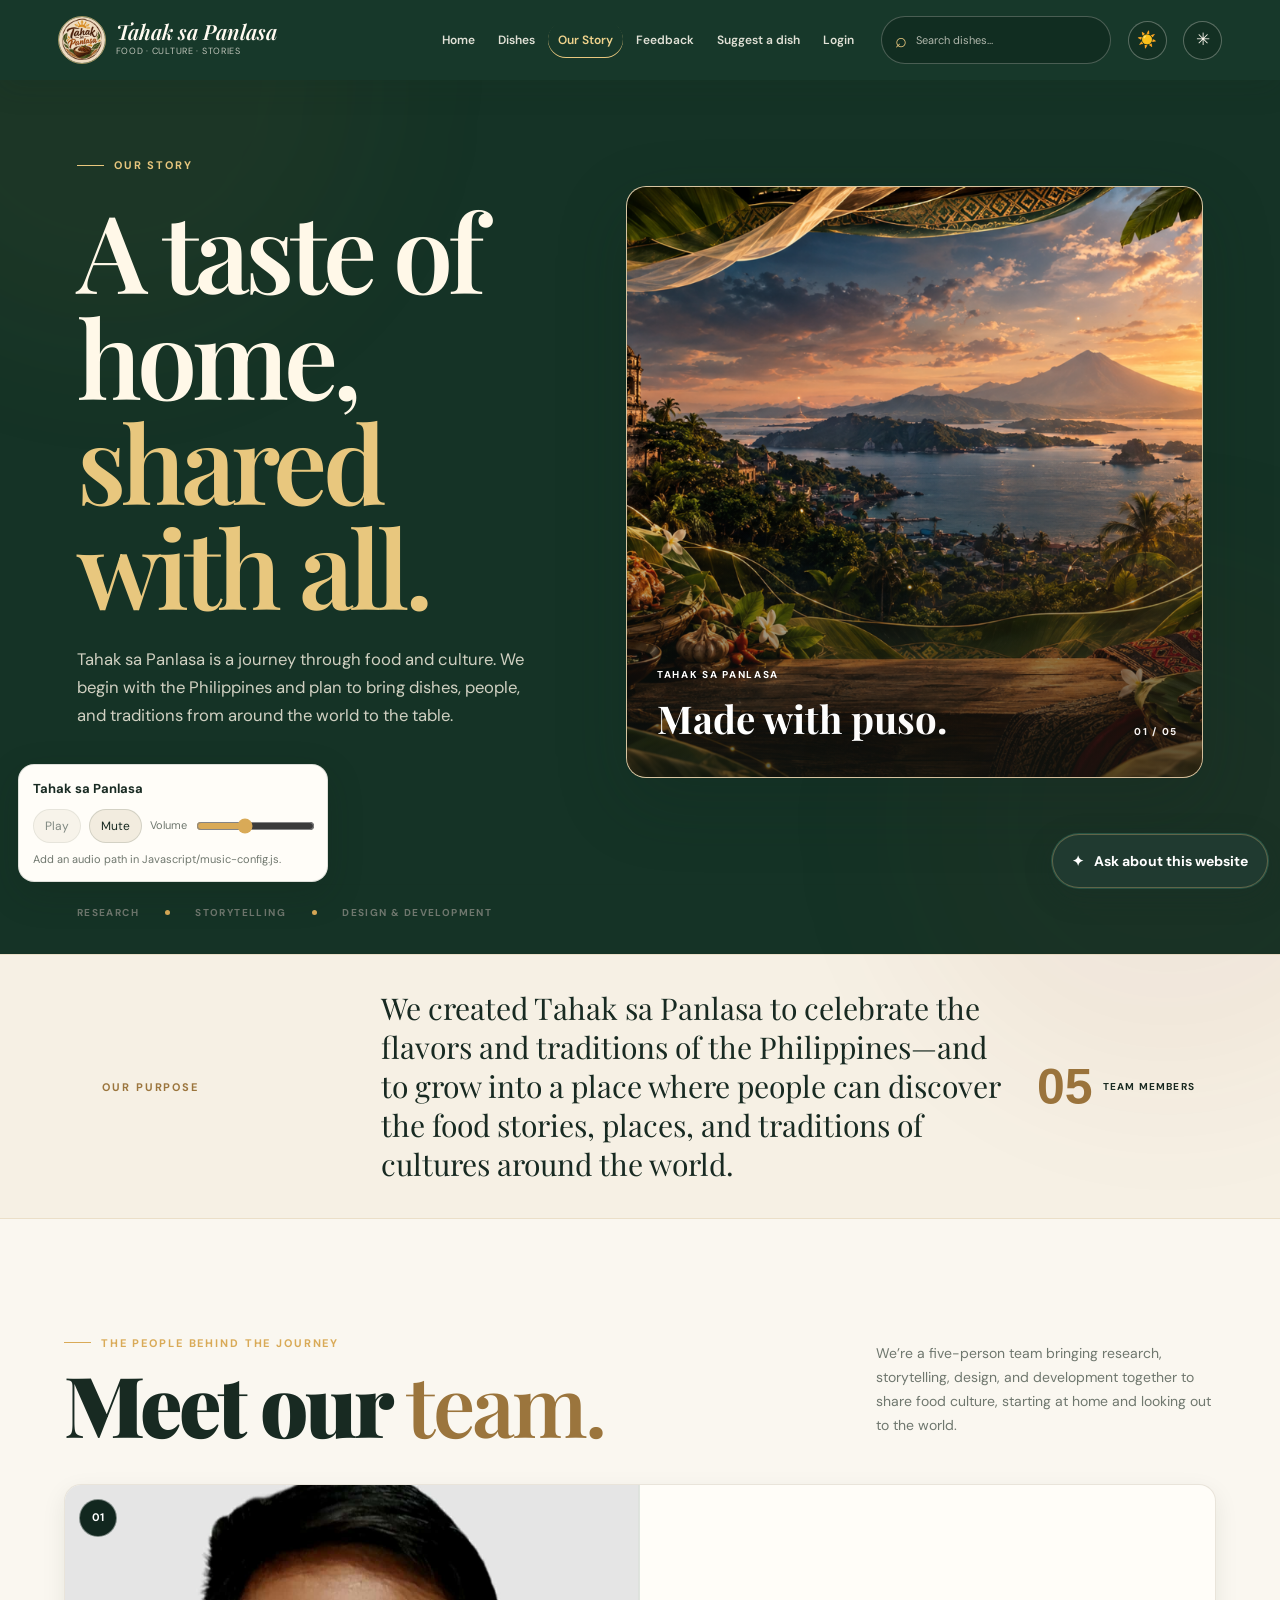
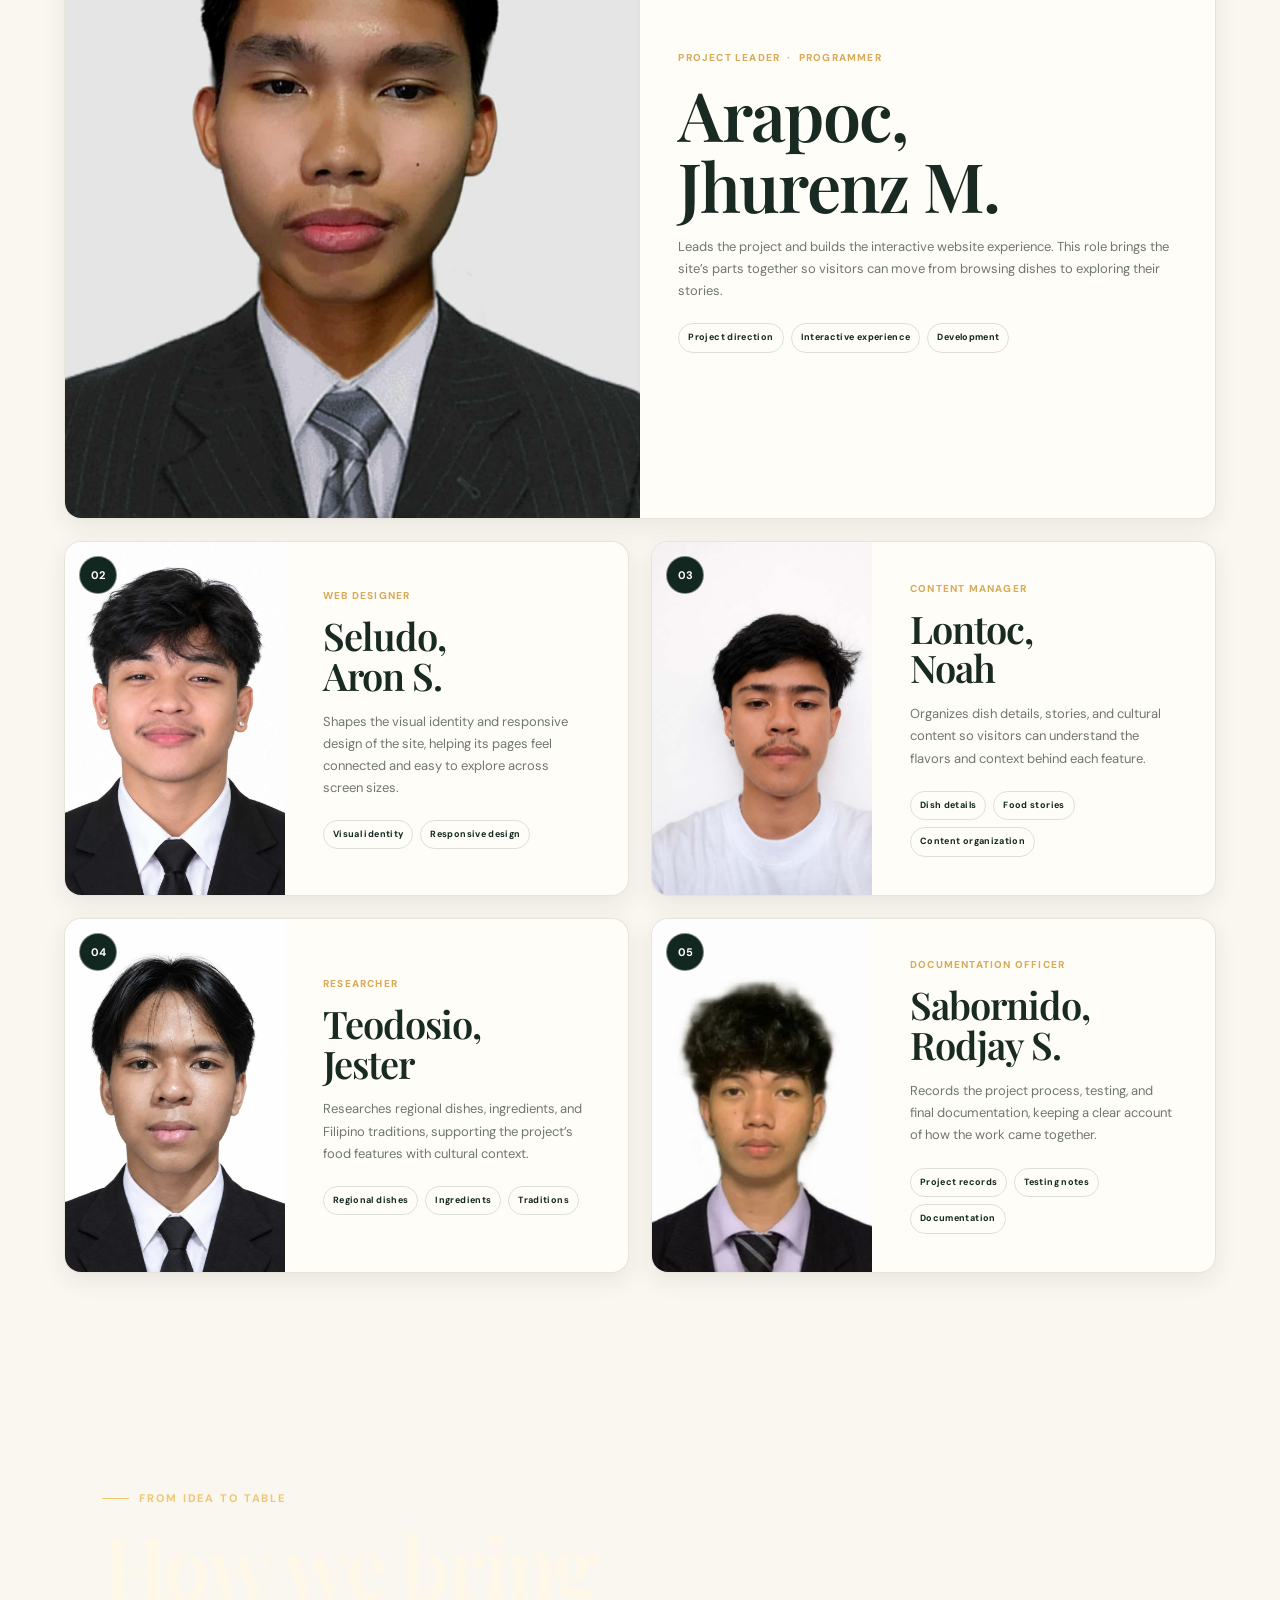
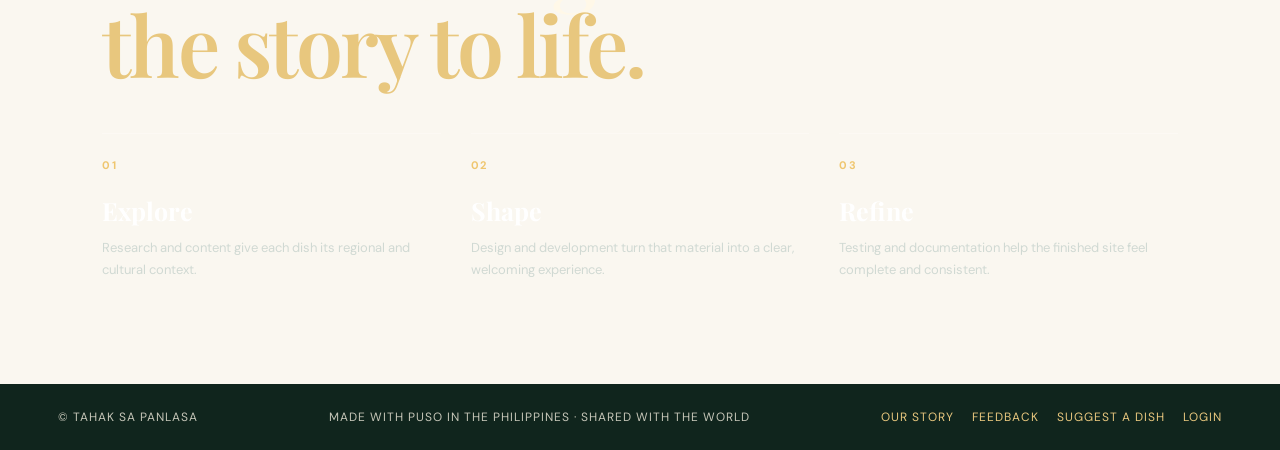
==== commit 85a1a01f: "Add files via upload" ====
--- a/builders.html
+++ b/builders.html
@@ -16,7 +16,7 @@
   <div class="header-actions">
     <button class="menu-toggle" type="button" aria-label="Open navigation" aria-expanded="false">☰</button>
     <nav class="main-nav" aria-label="Main navigation">
-      <a href="index.html">Home</a><a href="dishes.html">Dishes</a><a href="builders.html">Our Story</a><a href="contact.html">Feedback</a>
+      <a href="index.html">Home</a><a href="dishes.html">Dishes</a><a href="builders.html">Our Story</a><a href="contact.html">Feedback</a><a href="suggest.html">Suggest a dish</a><a href="login.html">Login</a>
     </nav>
     <label class="home-search"><span aria-hidden="true">⌕</span><input type="search" id="site-search" placeholder="Search dishes…" aria-label="Search dishes" /></label>
     <button class="theme-toggle" type="button" aria-label="Toggle dark mode" aria-pressed="false"><span class="theme-icon">☀️</span><span class="theme-label">Light</span></button>
@@ -88,8 +88,9 @@
 
     <footer class="site-footer">
       <span>© Tahak sa Panlasa</span>
-      <span>Made with puso in the Philippines · shared with the world</span><nav aria-label="Footer links"><a href="builders.html">Our Story</a><a href="contact.html">Feedback</a></nav></footer>
+      <span>Made with puso in the Philippines · shared with the world</span><nav aria-label="Footer links"><a href="builders.html">Our Story</a><a href="contact.html">Feedback</a><a href="suggest.html">Suggest a dish</a><a href="login.html">Login</a></nav></footer>
     <button class="back-to-top" type="button" aria-label="Back to top"></button>
+    <script src="Javascript/music-config.js" defer></script>
     <script src="Javascript/script.js" defer></script>
   </body>
 </html>
--- a/css/style.css
+++ b/css/style.css
@@ -5228,6 +5228,12 @@
   text-transform: none;
 }
 
+.dishes-suggest-link {
+  align-self: flex-start;
+  width: fit-content;
+  margin-top: 20px;
+}
+
 body:not(.home-page) .page-shell .page-panel {
   max-width: 1440px;
   margin: auto;
@@ -9615,6 +9621,161 @@
   padding: 0 0 clamp(64px, 8vw, 100px);
 }
 
+.feedback-account {
+  margin: 0 0 48px;
+  padding: clamp(22px, 4vw, 34px);
+  border: 1px solid var(--line);
+  border-radius: 20px;
+  background: var(--surface);
+}
+
+.login-page-main {
+  width: min(100% - 48px, 640px);
+  margin: 0 auto;
+  padding: clamp(72px, 10vw, 120px) 0 clamp(72px, 10vw, 120px);
+}
+
+.login-account {
+  margin: 0;
+}
+
+.login-account h1 {
+  margin: 4px 0 8px;
+  color: var(--ink);
+  font: 600 clamp(30px, 5vw, 44px)/1.15 "Playfair Display", serif;
+}
+
+.login-account-intro {
+  margin: 0 0 22px;
+  color: var(--muted);
+  font-size: 14px;
+  line-height: 1.7;
+}
+
+.feedback-account h2 {
+  margin: 4px 0 8px;
+  font: 600 clamp(23px, 3vw, 30px)/1.2 "Playfair Display", serif;
+}
+
+.feedback-account > p:not(.feedback-form-kicker, .feedback-status) {
+  margin: 0 0 18px;
+  color: var(--muted);
+  font-size: 13px;
+}
+
+.feedback-auth-form {
+  display: grid;
+  grid-template-columns: 1fr 1fr;
+  gap: 16px;
+}
+
+.feedback-auth-form[hidden],
+.feedback-signed-in[hidden],
+.feedback-admin-badge[hidden] {
+  display: none;
+}
+
+.feedback-auth-form .field {
+  display: grid;
+  gap: 8px;
+}
+
+.feedback-auth-form .field label {
+  color: var(--ink);
+  font-size: 13px;
+  font-weight: 700;
+}
+
+.feedback-auth-form input {
+  width: 100%;
+  padding: 12px 14px;
+  border: 1px solid var(--line);
+  border-radius: 10px;
+  color: var(--ink);
+  background: var(--surface-raised);
+  font: inherit;
+}
+
+.feedback-auth-actions {
+  display: flex;
+  flex-wrap: wrap;
+  grid-column: 1 / -1;
+  gap: 10px;
+}
+
+.feedback-auth-actions button,
+.feedback-signed-in button {
+  min-height: 42px;
+  padding: 0 18px;
+  font: inherit;
+  font-size: 13px;
+  cursor: pointer;
+}
+
+.feedback-account .feedback-auth-actions .button-dark {
+  color: var(--deep);
+  background: var(--yellow);
+}
+
+.feedback-account .feedback-auth-actions .button-outline,
+.feedback-account .feedback-signed-in .button-outline {
+  width: auto;
+  justify-content: center;
+  border: 1px solid var(--orange);
+  color: var(--ink);
+  background: var(--surface-raised);
+  box-shadow: none;
+}
+
+.feedback-signed-in {
+  display: flex;
+  flex-wrap: wrap;
+  align-items: center;
+  gap: 12px;
+}
+
+.feedback-signed-in > p {
+  margin: 0;
+  color: var(--ink);
+  font-size: 14px;
+  overflow-wrap: anywhere;
+}
+
+.feedback-admin-badge {
+  padding: 5px 10px;
+  border-radius: 999px;
+  color: var(--deep);
+  background: var(--yellow);
+  font-size: 11px;
+  font-weight: 700;
+}
+
+.feedback-delete {
+  margin-top: 14px;
+  padding: 8px 12px;
+  border: 1px solid var(--line);
+  border-radius: 999px;
+  color: var(--ink);
+  background: var(--surface-raised);
+  font: inherit;
+  font-size: 12px;
+  cursor: pointer;
+}
+
+.feedback-delete:hover,
+.feedback-delete:focus-visible {
+  color: #fff;
+  background: #a83220;
+  border-color: #a83220;
+}
+
+.feedback-delete:disabled,
+.feedback-auth-actions button:disabled,
+.feedback-signed-in button:disabled {
+  opacity: .6;
+  cursor: wait;
+}
+
 .feedback-comments-heading {
   display: flex;
   align-items: end;
@@ -9713,6 +9874,14 @@
     width: min(100% - 32px, 900px);
   }
 
+  .feedback-auth-form {
+    grid-template-columns: 1fr;
+  }
+
+  .feedback-auth-actions {
+    grid-column: auto;
+  }
+
   .feedback-comments-heading {
     align-items: start;
     gap: 12px;
@@ -9736,4 +9905,149 @@
     flex-wrap: wrap;
     gap: 6px 10px;
   }
+}
+
+.suggestion-form {
+  display: grid;
+  gap: 18px;
+}
+
+.suggestion-form .field {
+  display: grid;
+  gap: 8px;
+}
+
+.suggestion-form .field label {
+  color: var(--ink);
+  font-size: 13px;
+  font-weight: 700;
+}
+
+.suggestion-form input,
+.suggestion-form textarea {
+  width: 100%;
+  padding: 12px 14px;
+  border: 1px solid var(--line);
+  border-radius: 10px;
+  color: var(--ink);
+  background: var(--surface-raised);
+  font: inherit;
+}
+
+.suggestion-form input:focus,
+.suggestion-form textarea:focus {
+  outline: 2px solid var(--orange);
+  outline-offset: 2px;
+}
+
+.suggestion-form textarea {
+  min-height: 100px;
+  resize: vertical;
+}
+
+.suggestion-form .feedback-submit {
+  justify-self: start;
+}
+
+.suggestion-admin {
+  padding-top: 24px;
+}
+
+.suggestion-origin {
+  color: var(--muted);
+  font-weight: 700;
+}
+
+.suggestion-actions {
+  display: flex;
+  flex-wrap: wrap;
+  align-items: center;
+  gap: 10px;
+}
+
+.suggestion-actions .button {
+  min-height: 38px;
+  padding: 0 14px;
+}
+
+.suggestion-actions .feedback-delete {
+  margin-top: 0;
+}
+
+.site-music {
+  position: fixed;
+  z-index: 20;
+  bottom: 18px;
+  left: 18px;
+  width: min(310px, calc(100vw - 36px));
+  padding: 14px;
+  border: 1px solid var(--line);
+  border-radius: 16px;
+  color: var(--ink);
+  background: var(--surface);
+  box-shadow: 0 12px 36px rgba(18, 34, 27, .2);
+}
+
+.site-music-title {
+  display: block;
+  margin-bottom: 10px;
+  color: var(--ink);
+  font-size: 13px;
+}
+
+.site-music-controls {
+  display: flex;
+  align-items: center;
+  gap: 8px;
+}
+
+.site-music-controls button {
+  min-height: 34px;
+  padding: 0 11px;
+  border: 1px solid var(--line);
+  border-radius: 999px;
+  color: var(--ink);
+  background: var(--surface-raised);
+  font: inherit;
+  font-size: 12px;
+  cursor: pointer;
+}
+
+.site-music-controls button:disabled {
+  cursor: not-allowed;
+  opacity: .55;
+}
+
+.site-music-volume-label {
+  display: grid;
+  flex: 1;
+  grid-template-columns: auto 1fr;
+  align-items: center;
+  gap: 7px;
+  color: var(--muted);
+  font-size: 11px;
+}
+
+.site-music-volume-label input {
+  width: 100%;
+  accent-color: var(--orange);
+}
+
+.site-music-status {
+  display: block;
+  margin-top: 8px;
+  color: var(--muted);
+  font-size: 11px;
+}
+
+.site-music audio {
+  display: none;
+}
+
+@media (max-width: 520px) {
+  .site-music {
+    bottom: 12px;
+    left: 12px;
+    width: min(290px, calc(100vw - 24px));
+  }
 }
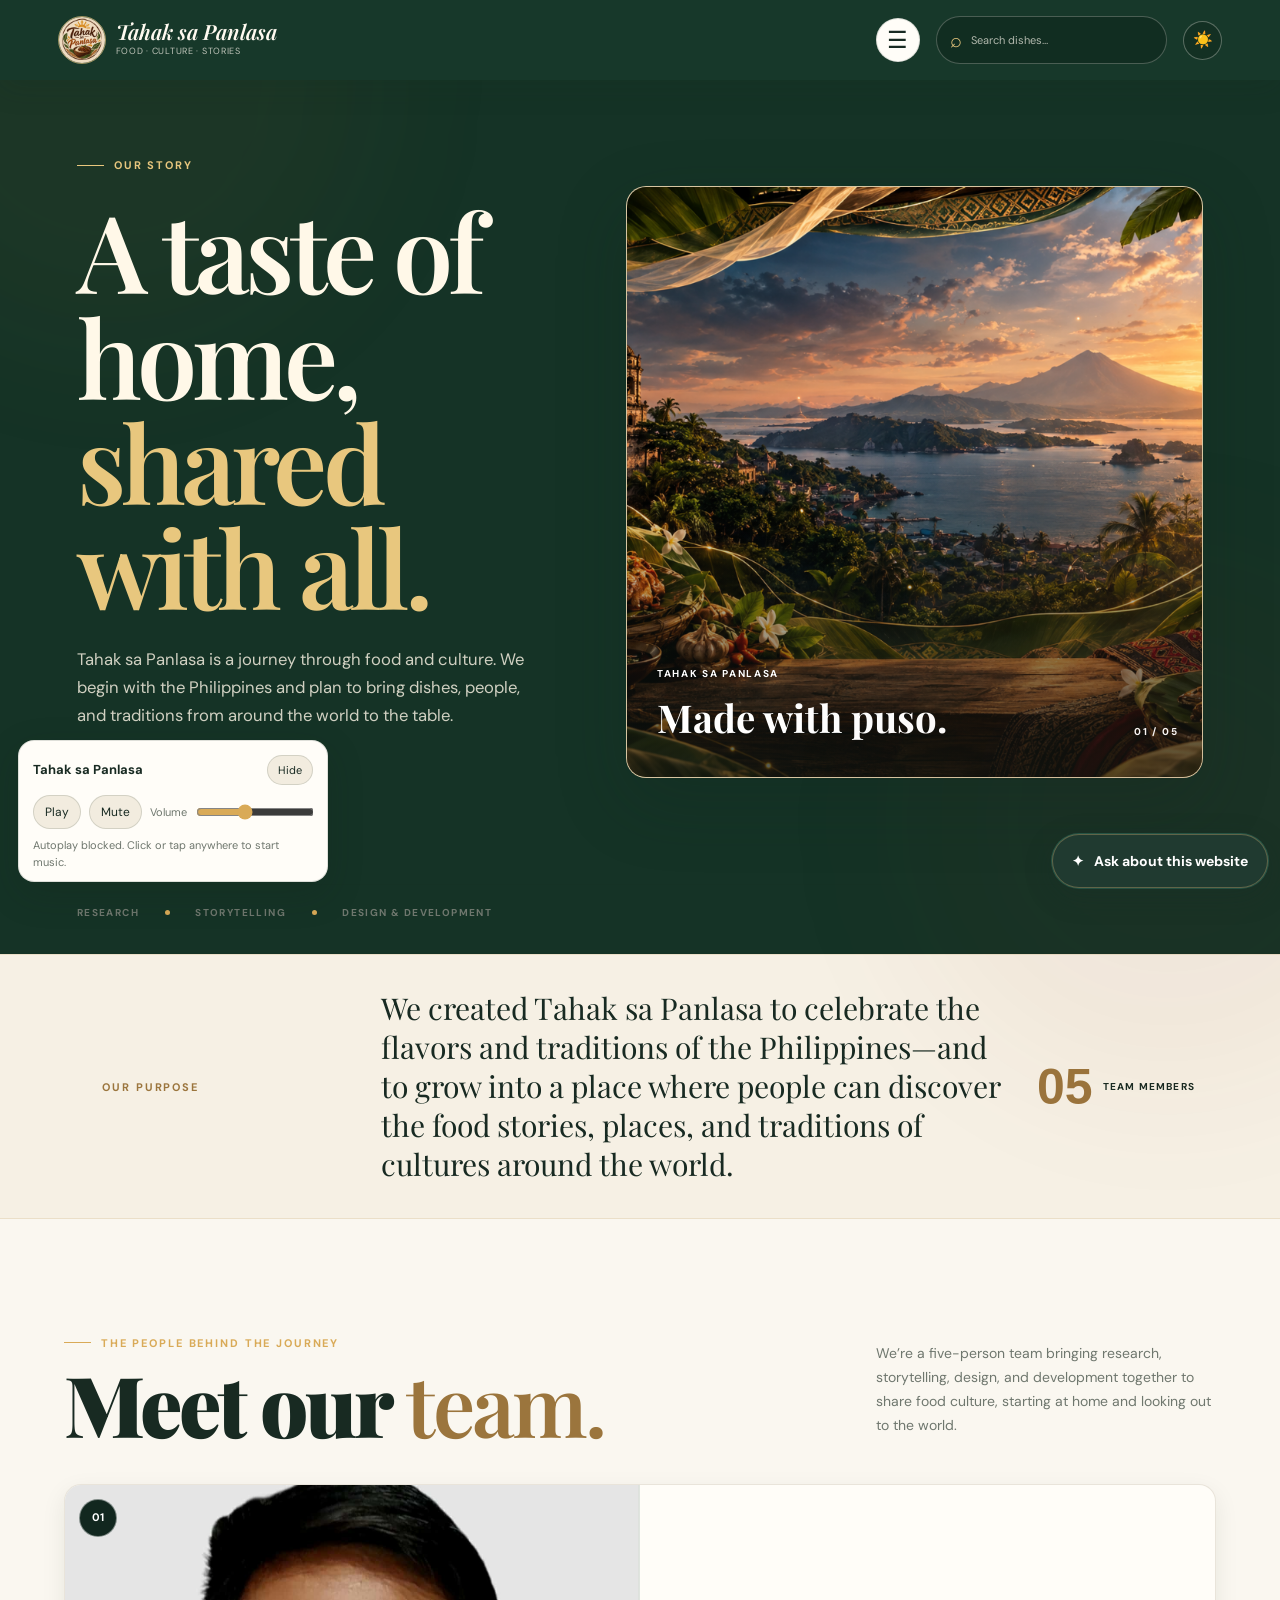
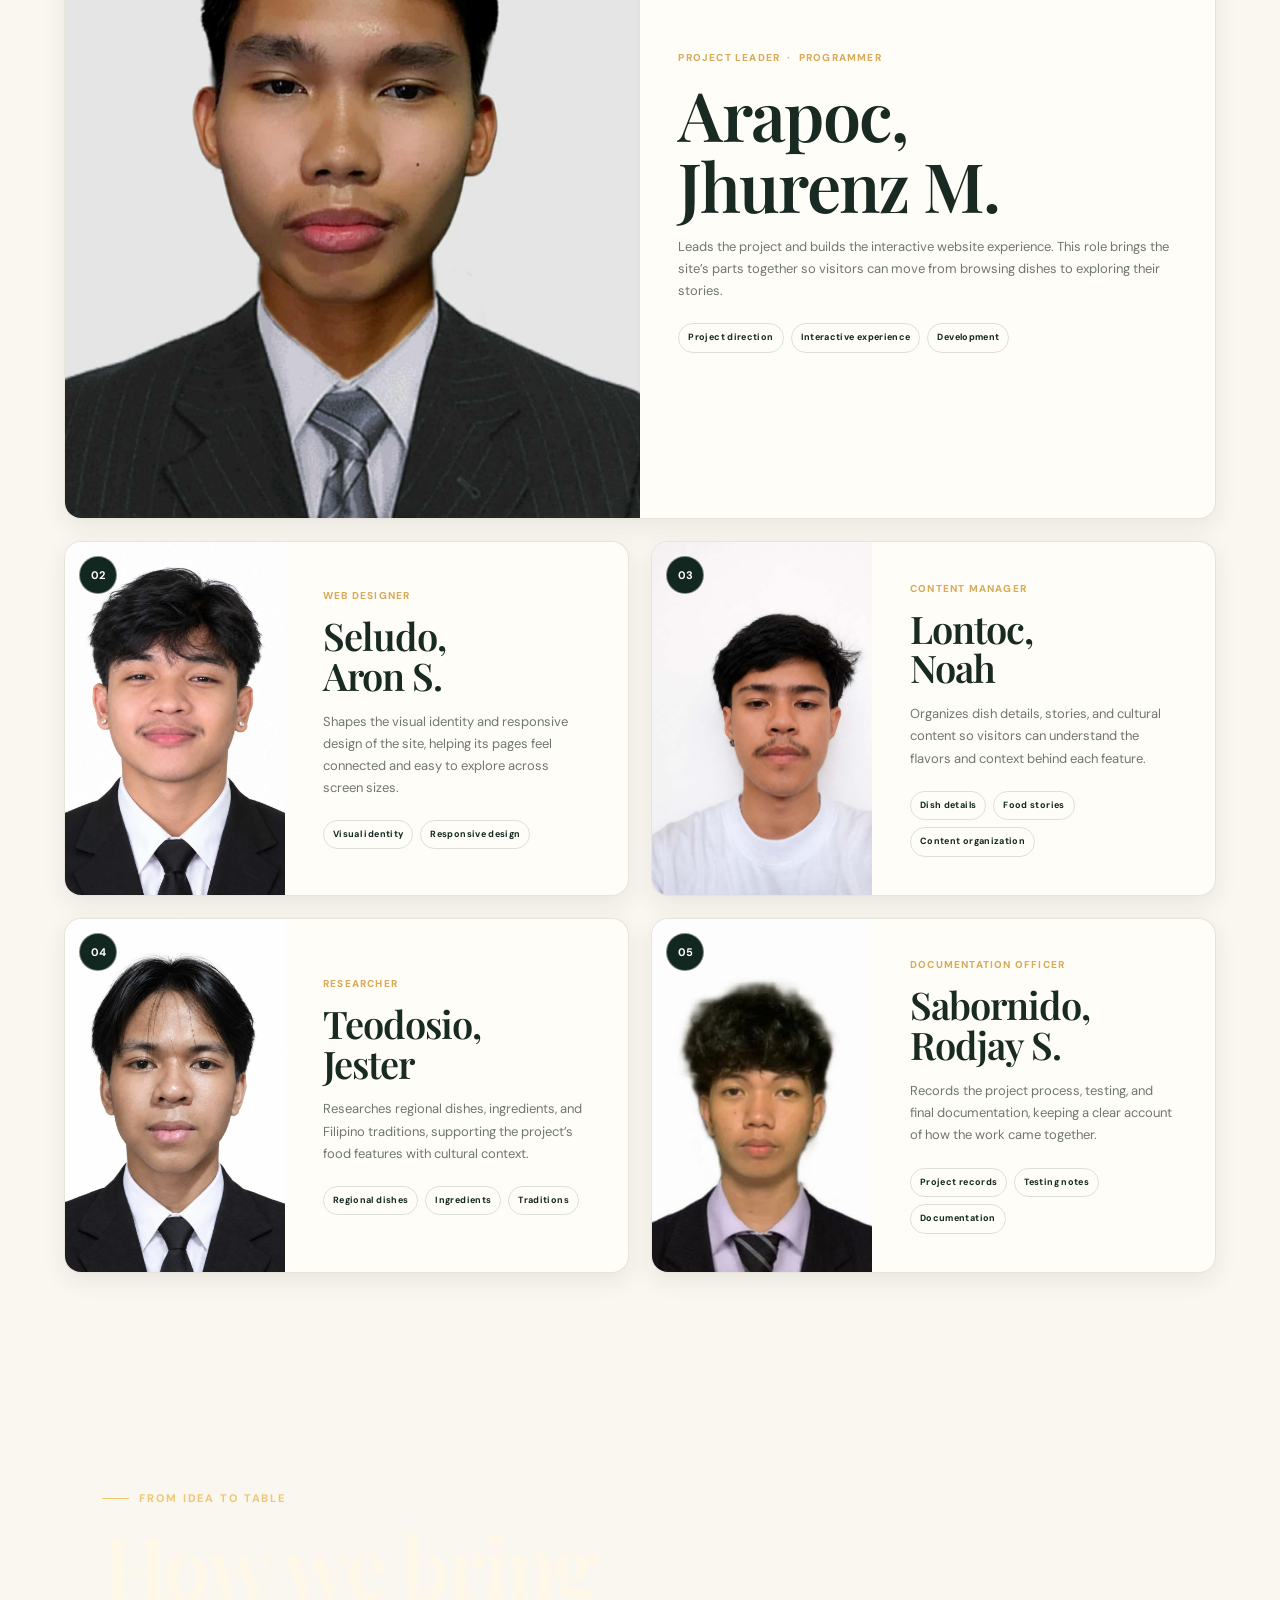
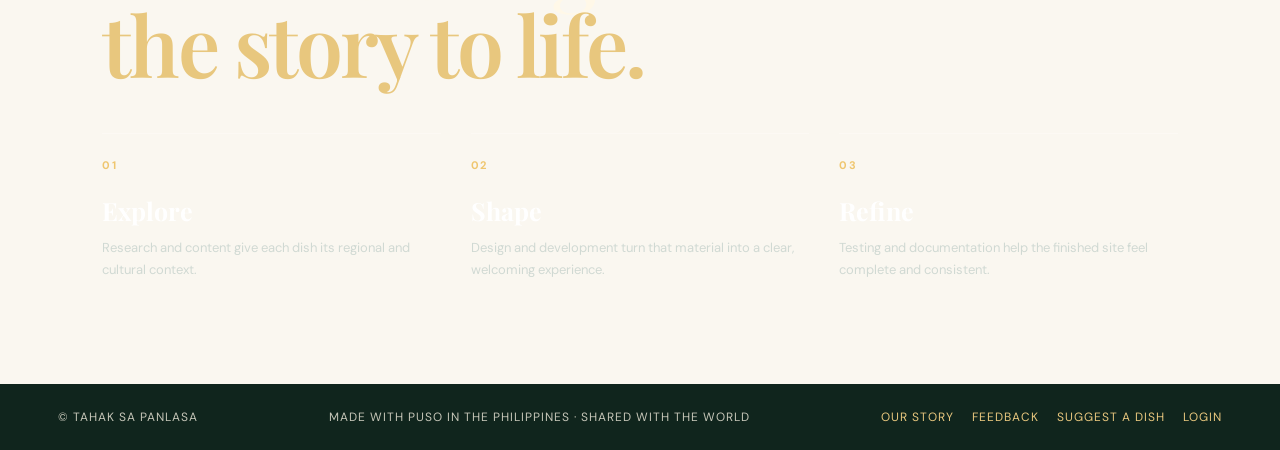
==== commit 7c0ed46e: "Add files via upload" ====
--- a/builders.html
+++ b/builders.html
@@ -2,75 +2,273 @@
 <html lang="en">
   <head>
     <meta charset="UTF-8" />
-    <meta name="viewport" content="width=device-width, initial-scale=1.0" />
-    <meta name="description" content="Meet the team behind Tahak sa Panlasa: a food and culture journey beginning in the Philippines and growing to share stories from around the world." />
+    <meta
+      name="viewport"
+      content="width=device-width, initial-scale=1.0"
+    />
+    <meta
+      name="description"
+      content="Meet the team behind Tahak sa Panlasa: a food and culture journey beginning in the Philippines and growing to share stories from around the world."
+    />
     <title>Our Story | Tahak sa Panlasa</title>
-    <link rel="preconnect" href="https://fonts.googleapis.com" />
-    <link rel="preconnect" href="https://fonts.gstatic.com" crossorigin />
-    <link href="https://fonts.googleapis.com/css2?family=DM+Sans:wght@400;500;600;700&family=Playfair+Display:wght@600;700;800&display=swap" rel="stylesheet" />
-    <link href="css/style.css" rel="stylesheet" />
+    <link
+      rel="preconnect"
+      href="https://fonts.googleapis.com"
+    />
+    <link
+      rel="preconnect"
+      href="https://fonts.gstatic.com"
+      crossorigin
+    />
+    <link
+      href="https://fonts.googleapis.com/css2?family=DM+Sans:wght@400;500;600;700&family=Playfair+Display:wght@600;700;800&display=swap"
+      rel="stylesheet"
+    />
+    <link
+      href="css/style.css"
+      rel="stylesheet"
+    />
   </head>
   <body class="builders-page">
     <header class="site-header">
-  <div class="logo"><a class="site-brand" href="index.html"><img src="img/logo-small.png" alt="" width="48" height="48" /><span><strong>Tahak sa Panlasa</strong><small>Food · culture · stories</small></span></a></div>
-  <div class="header-actions">
-    <button class="menu-toggle" type="button" aria-label="Open navigation" aria-expanded="false">☰</button>
-    <nav class="main-nav" aria-label="Main navigation">
-      <a href="index.html">Home</a><a href="dishes.html">Dishes</a><a href="builders.html">Our Story</a><a href="contact.html">Feedback</a><a href="suggest.html">Suggest a dish</a><a href="login.html">Login</a>
-    </nav>
-    <label class="home-search"><span aria-hidden="true">⌕</span><input type="search" id="site-search" placeholder="Search dishes…" aria-label="Search dishes" /></label>
-    <button class="theme-toggle" type="button" aria-label="Toggle dark mode" aria-pressed="false"><span class="theme-icon">☀️</span><span class="theme-label">Light</span></button>
-    <a class="home-menu-link" href="contact.html" aria-label="Send feedback">✳</a>
-  </div>
-</header>
+      <div class="logo">
+        <a
+          class="site-brand"
+          href="index.html"
+          ><img
+            src="img/logo-small.png"
+            alt=""
+            width="48"
+            height="48"
+          /><span
+            ><strong>Tahak sa Panlasa</strong
+            ><small>Food · culture · stories</small></span
+          ></a
+        >
+      </div>
+      <div class="header-actions">
+        <button
+          class="menu-toggle"
+          type="button"
+          aria-label="Open navigation"
+          aria-expanded="false"
+        >
+          ☰
+        </button>
+        <nav
+          class="main-nav"
+          aria-label="Main navigation"
+        >
+          <a href="index.html">Home</a><a href="dishes.html">Dishes</a
+          ><a href="builders.html">Our Story</a
+          ><a href="contact.html">Feedback</a
+          ><a href="suggest.html">Suggest a dish</a
+          ><a href="login.html">Login</a>
+        </nav>
+        <label class="home-search"
+          ><span aria-hidden="true">⌕</span
+          ><input
+            type="search"
+            id="site-search"
+            placeholder="Search dishes…"
+            aria-label="Search dishes"
+        /></label>
+        <button
+          class="theme-toggle"
+          type="button"
+          aria-label="Toggle dark mode"
+          aria-pressed="false"
+        >
+          <span class="theme-icon">☀️</span
+          ><span class="theme-label">Light</span>
+        </button>
+      </div>
+    </header>
 
     <main class="builders-page-main">
       <section class="builders-hero">
         <div class="builders-hero-copy">
           <p class="eyebrow"><span></span> Our story</p>
           <h1>A taste of home,<br /><em>shared with all.</em></h1>
-          <p class="builders-hero-intro">Tahak sa Panlasa is a journey through food and culture. We begin with the Philippines and plan to bring dishes, people, and traditions from around the world to the table.</p>
-          <a class="builders-hero-link" href="#our-story">Our story <span aria-hidden="true">↓</span></a>
-        </div>
-        <div class="builders-hero-art" aria-label="A Filipino village and shared feast at golden hour">
-          <img src="img/filipino-heritage-golden-hour.png" width="1365" height="768" alt="A Filipino village and shared feast at golden hour" fetchpriority="high" decoding="async" />
-          <div class="builders-art-note"><span>TAHAK SA PANLASA</span><strong>Made with puso.</strong></div>
+          <p class="builders-hero-intro">
+            Tahak sa Panlasa is a journey through food and culture. We begin
+            with the Philippines and plan to bring dishes, people, and
+            traditions from around the world to the table.
+          </p>
+          <a
+            class="builders-hero-link"
+            href="#our-story"
+            >Our story <span aria-hidden="true">↓</span></a
+          >
+        </div>
+        <div
+          class="builders-hero-art"
+          aria-label="A Filipino village and shared feast at golden hour"
+        >
+          <img
+            src="img/filipino-heritage-golden-hour.png"
+            width="1365"
+            height="768"
+            alt="A Filipino village and shared feast at golden hour"
+            fetchpriority="high"
+            decoding="async"
+          />
+          <div class="builders-art-note">
+            <span>TAHAK SA PANLASA</span><strong>Made with puso.</strong>
+          </div>
           <span class="builders-art-index">01 / 05</span>
         </div>
-        <div class="builders-hero-footer"><span>Research</span><i></i><span>Storytelling</span><i></i><span>Design &amp; development</span></div>
+        <div class="builders-hero-footer">
+          <span>Research</span><i></i><span>Storytelling</span><i></i
+          ><span>Design &amp; development</span>
+        </div>
       </section>
 
-      <section class="builders-intro-band" id="our-story">
+      <section
+        class="builders-intro-band"
+        id="our-story"
+      >
         <p class="eyebrow">Our purpose</p>
-        <p>We created Tahak sa Panlasa to celebrate the flavors and traditions of the Philippines—and to grow into a place where people can discover the food stories, places, and traditions of cultures around the world.</p>
-        <div class="builders-count"><strong>05</strong><span>team members</span></div>
+        <p>
+          We created Tahak sa Panlasa to celebrate the flavors and traditions of
+          the Philippines—and to grow into a place where people can discover the
+          food stories, places, and traditions of cultures around the world.
+        </p>
+        <div class="builders-count">
+          <strong>05</strong><span>team members</span>
+        </div>
       </section>
 
-      <section class="builders-roster" id="team">
+      <section
+        class="builders-roster"
+        id="team"
+      >
         <div class="builders-section-heading">
-          <div><p class="eyebrow"><span></span> The people behind the journey</p><h2>Meet our <em>team.</em></h2></div>
-          <p>We’re a five-person team bringing research, storytelling, design, and development together to share food culture, starting at home and looking out to the world.</p>
+          <div>
+            <p class="eyebrow"><span></span> The people behind the journey</p>
+            <h2>Meet our <em>team.</em></h2>
+          </div>
+          <p>
+            We’re a five-person team bringing research, storytelling, design,
+            and development together to share food culture, starting at home and
+            looking out to the world.
+          </p>
         </div>
         <div class="builders-profile-grid">
           <article class="builder-profile builder-profile-lead reveal">
-            <div class="builder-profile-photo"><img src="img/renz.jpg" alt="Jhurenz Arapoc" loading="lazy" decoding="async" /><span>01</span></div>
-            <div class="builder-profile-copy"><p class="builder-profile-role">Project Leader <span>·</span> Programmer</p><h3>Arapoc,<br />Jhurenz M.</h3><p>Leads the project and builds the interactive website experience. This role brings the site’s parts together so visitors can move from browsing dishes to exploring their stories.</p><div class="builder-focus"><span>Project direction</span><span>Interactive experience</span><span>Development</span></div></div>
+            <div class="builder-profile-photo">
+              <img
+                src="img/renz.jpg"
+                alt="Jhurenz Arapoc"
+                loading="lazy"
+                decoding="async"
+              /><span>01</span>
+            </div>
+            <div class="builder-profile-copy">
+              <p class="builder-profile-role">
+                Project Leader <span>·</span> Programmer
+              </p>
+              <h3>Arapoc,<br />Jhurenz M.</h3>
+              <p>
+                Leads the project and builds the interactive website experience.
+                This role brings the site’s parts together so visitors can move
+                from browsing dishes to exploring their stories.
+              </p>
+              <div class="builder-focus">
+                <span>Project direction</span><span>Interactive experience</span
+                ><span>Development</span>
+              </div>
+            </div>
           </article>
           <article class="builder-profile reveal reveal-delay">
-            <div class="builder-profile-photo"><img src="img/aron.jpg" alt="Aron Seludo" loading="lazy" decoding="async" /><span>02</span></div>
-            <div class="builder-profile-copy"><p class="builder-profile-role">Web Designer</p><h3>Seludo,<br />Aron S.</h3><p>Shapes the visual identity and responsive design of the site, helping its pages feel connected and easy to explore across screen sizes.</p><div class="builder-focus"><span>Visual identity</span><span>Responsive design</span></div></div>
+            <div class="builder-profile-photo">
+              <img
+                src="img/aron.jpg"
+                alt="Aron Seludo"
+                loading="lazy"
+                decoding="async"
+              /><span>02</span>
+            </div>
+            <div class="builder-profile-copy">
+              <p class="builder-profile-role">Web Designer</p>
+              <h3>Seludo,<br />Aron S.</h3>
+              <p>
+                Shapes the visual identity and responsive design of the site,
+                helping its pages feel connected and easy to explore across
+                screen sizes.
+              </p>
+              <div class="builder-focus">
+                <span>Visual identity</span><span>Responsive design</span>
+              </div>
+            </div>
           </article>
           <article class="builder-profile reveal reveal-delay-2">
-            <div class="builder-profile-photo"><img src="img/nows.jpg" alt="Noah Lontoc" loading="lazy" decoding="async" /><span>03</span></div>
-            <div class="builder-profile-copy"><p class="builder-profile-role">Content Manager</p><h3>Lontoc,<br />Noah</h3><p>Organizes dish details, stories, and cultural content so visitors can understand the flavors and context behind each feature.</p><div class="builder-focus"><span>Dish details</span><span>Food stories</span><span>Content organization</span></div></div>
+            <div class="builder-profile-photo">
+              <img
+                src="img/nows.jpg"
+                alt="Noah Lontoc"
+                loading="lazy"
+                decoding="async"
+              /><span>03</span>
+            </div>
+            <div class="builder-profile-copy">
+              <p class="builder-profile-role">Content Manager</p>
+              <h3>Lontoc,<br />Noah</h3>
+              <p>
+                Organizes dish details, stories, and cultural content so
+                visitors can understand the flavors and context behind each
+                feature.
+              </p>
+              <div class="builder-focus">
+                <span>Dish details</span><span>Food stories</span
+                ><span>Content organization</span>
+              </div>
+            </div>
           </article>
           <article class="builder-profile reveal">
-            <div class="builder-profile-photo"><img src="img/jester.jpg" alt="Jester Teodosio" loading="lazy" decoding="async" /><span>04</span></div>
-            <div class="builder-profile-copy"><p class="builder-profile-role">Researcher</p><h3>Teodosio,<br />Jester</h3><p>Researches regional dishes, ingredients, and Filipino traditions, supporting the project’s food features with cultural context.</p><div class="builder-focus"><span>Regional dishes</span><span>Ingredients</span><span>Traditions</span></div></div>
+            <div class="builder-profile-photo">
+              <img
+                src="img/jester.jpg"
+                alt="Jester Teodosio"
+                loading="lazy"
+                decoding="async"
+              /><span>04</span>
+            </div>
+            <div class="builder-profile-copy">
+              <p class="builder-profile-role">Researcher</p>
+              <h3>Teodosio,<br />Jester</h3>
+              <p>
+                Researches regional dishes, ingredients, and Filipino
+                traditions, supporting the project’s food features with cultural
+                context.
+              </p>
+              <div class="builder-focus">
+                <span>Regional dishes</span><span>Ingredients</span
+                ><span>Traditions</span>
+              </div>
+            </div>
           </article>
           <article class="builder-profile reveal reveal-delay">
-            <div class="builder-profile-photo"><img src="img/jay.jpg" alt="Rodjay Sabornido" loading="lazy" decoding="async" /><span>05</span></div>
-            <div class="builder-profile-copy"><p class="builder-profile-role">Documentation Officer</p><h3>Sabornido,<br />Rodjay S.</h3><p>Records the project process, testing, and final documentation, keeping a clear account of how the work came together.</p><div class="builder-focus"><span>Project records</span><span>Testing notes</span><span>Documentation</span></div></div>
+            <div class="builder-profile-photo">
+              <img
+                src="img/jay.jpg"
+                alt="Rodjay Sabornido"
+                loading="lazy"
+                decoding="async"
+              /><span>05</span>
+            </div>
+            <div class="builder-profile-copy">
+              <p class="builder-profile-role">Documentation Officer</p>
+              <h3>Sabornido,<br />Rodjay S.</h3>
+              <p>
+                Records the project process, testing, and final documentation,
+                keeping a clear account of how the work came together.
+              </p>
+              <div class="builder-focus">
+                <span>Project records</span><span>Testing notes</span
+                ><span>Documentation</span>
+              </div>
+            </div>
           </article>
         </div>
       </section>
@@ -79,18 +277,54 @@
         <p class="eyebrow"><span></span> From idea to table</p>
         <h2>How we bring<br /><em>the story to life.</em></h2>
         <div class="builders-process-steps">
-          <article><span>01</span><h3>Explore</h3><p>Research and content give each dish its regional and cultural context.</p></article>
-          <article><span>02</span><h3>Shape</h3><p>Design and development turn that material into a clear, welcoming experience.</p></article>
-          <article><span>03</span><h3>Refine</h3><p>Testing and documentation help the finished site feel complete and consistent.</p></article>
+          <article>
+            <span>01</span>
+            <h3>Explore</h3>
+            <p>
+              Research and content give each dish its regional and cultural
+              context.
+            </p>
+          </article>
+          <article>
+            <span>02</span>
+            <h3>Shape</h3>
+            <p>
+              Design and development turn that material into a clear, welcoming
+              experience.
+            </p>
+          </article>
+          <article>
+            <span>03</span>
+            <h3>Refine</h3>
+            <p>
+              Testing and documentation help the finished site feel complete and
+              consistent.
+            </p>
+          </article>
         </div>
       </section>
     </main>
 
     <footer class="site-footer">
       <span>© Tahak sa Panlasa</span>
-      <span>Made with puso in the Philippines · shared with the world</span><nav aria-label="Footer links"><a href="builders.html">Our Story</a><a href="contact.html">Feedback</a><a href="suggest.html">Suggest a dish</a><a href="login.html">Login</a></nav></footer>
-    <button class="back-to-top" type="button" aria-label="Back to top"></button>
-    <script src="Javascript/music-config.js" defer></script>
-    <script src="Javascript/script.js" defer></script>
+      <span>Made with puso in the Philippines · shared with the world</span>
+      <nav aria-label="Footer links">
+        <a href="builders.html">Our Story</a><a href="contact.html">Feedback</a
+        ><a href="suggest.html">Suggest a dish</a><a href="login.html">Login</a>
+      </nav>
+    </footer>
+    <button
+      class="back-to-top"
+      type="button"
+      aria-label="Back to top"
+    ></button>
+    <script
+      src="Javascript/music-config.js"
+      defer
+    ></script>
+    <script
+      src="Javascript/script.js"
+      defer
+    ></script>
   </body>
 </html>
--- a/css/style.css
+++ b/css/style.css
@@ -1,10053 +1,9413 @@
-:root {
-  --ink: #202b25;
-  --forest: #23483a;
-  --deep: #16362d;
-  --orange: #d9653b;
-  --cream: #f5f0e8;
-  --paper: #fbfaf6;
-  --line: rgba(22, 54, 45, 0.12);
-  --muted: #68736d;
-  --yellow: #e8b94e;
-  --bg: #f5f1ea;
-  --bg-strong: #1c2523;
-  --card: rgba(255, 255, 255, 0.68);
-  --card-strong: rgba(17, 24, 21, 0.8);
-  --shadow-soft: 0 26px 60px rgba(22, 54, 45, 0.12);
-  --shadow-strong: 0 28px 90px rgba(22, 54, 45, 0.18);
-  --glow: rgba(233, 169, 82, 0.35);
-  --ease-out: cubic-bezier(0.22, 1, 0.36, 1);
-  --ease-spring: cubic-bezier(0.16, 1, 0.3, 1);
-}
-
-body.dark-mode {
-  --ink: #ebefe8;
-  --forest: #4dd0a0;
-  --deep: #f4f8f3;
-  --orange: #ff9b6b;
-  --cream: #101916;
-  --paper: #0d1412;
-  --line: rgba(255, 255, 255, 0.1);
-  --muted: #b8c2ba;
-  --yellow: #f4c86a;
-  --bg: #0b120f;
-  --bg-strong: #141d19;
-  --card: rgba(20, 31, 27, 0.8);
-  --card-strong: rgba(14, 19, 17, 0.9);
-  --shadow-soft: 0 24px 60px rgba(2, 6, 5, 0.45);
-  --shadow-strong: 0 28px 80px rgba(2, 6, 5, 0.6);
-}
-
-* {
-  box-sizing: border-box;
-}
-
-html {
-  scroll-behavior: smooth;
-}
-
-body {
-  margin: 0;
-  color: var(--ink);
-  background:
-    radial-gradient(circle at top left,
-      rgba(232, 185, 78, 0.16),
-      transparent 30%),
-    radial-gradient(circle at right center,
-      rgba(217, 101, 59, 0.12),
-      transparent 25%),
-    var(--paper);
-  font-family: "DM Sans", sans-serif;
-  font-size: 16px;
-  line-height: 1.5;
-  animation: pageEnter 0.7s ease both;
-  position: relative;
-  overflow-x: hidden;
-  transition:
-    background 0.35s ease,
-    color 0.35s ease;
-}
-
-body::before,
-body::after {
-  content: "";
-  position: fixed;
-  inset: auto;
-  width: 34rem;
-  height: 34rem;
-  border-radius: 50%;
-  filter: blur(80px);
-  opacity: 0.38;
-  pointer-events: none;
-  z-index: 0;
-}
-
-body.dark-mode::before {
-  background: rgba(244, 200, 106, 0.12);
-}
-
-body.dark-mode::after {
-  background: rgba(255, 155, 107, 0.12);
-}
-
-.logo {
-  display: flex;
-  align-items: center;
-  flex: 0 0 auto;
-}
-
-.logo a {
-  display: flex;
-  align-items: center;
-}
-
-.logo img {
-  display: block;
-  width: 58px;
-  height: 58px;
-  object-fit: contain;
-  border-radius: 50%;
-}
-
-.navbar {
-  display: flex;
-  align-items: center;
-  justify-content: space-between;
-  padding: 10px 20px;
-}
-
-.map-section {
-  position: relative;
-  z-index: 1;
-  padding: 2rem 1rem 3rem;
-}
-
-.map-intro {
-  width: min(100%, 1100px);
-  margin: 0 auto 1rem;
-}
-
-.map-intro h1 {
-  margin: 0.15rem 0;
-  color: var(--deep);
-  font-size: clamp(1.7rem, 4vw, 2.7rem);
-  line-height: 1.15;
-}
-
-.map-intro p:not(.eyebrow) {
-  margin: 0;
-  color: var(--muted);
-}
-
-.eyebrow {
-  margin: 0;
-  color: var(--orange);
-  font-size: 0.75rem;
-  font-weight: 700;
-  letter-spacing: 0.12em;
-  text-transform: uppercase;
-}
-
-.map-container {
-  width: min(100%, 800px);
-  height: 510px;
-  margin: 0 auto;
-  border-radius: 20px;
-  overflow: hidden;
-  box-shadow: var(--shadow-soft);
-  background: #dfe8d8;
-}
-
-.leaflet-container {
-  width: 100%;
-  height: 100%;
-  border-radius: 20px;
-}
-
-@media (max-width: 800px) {
-  .map-container {
-    height: 460px;
-  }
-}
-
-.regional-food-marker {
-  background: transparent;
-  border: 0;
-}
-
-.regional-food-marker span {
-  display: grid;
-  width: 34px;
-  height: 34px;
-  place-items: center;
-  border: 3px solid #fff;
-  border-radius: 50% 50% 50% 0;
-  background: var(--pin-color);
-  box-shadow: 0 4px 10px rgba(22, 54, 45, 0.3);
-  color: #fff;
-  font-size: 16px;
-  transform: rotate(-45deg);
-}
-
-.regional-food-marker b {
-  display: inline-block;
-  transform: rotate(45deg);
-}
-
-.food-popup {
-  min-width: 170px;
-  padding: 0.1rem 0.15rem;
-}
-
-.food-popup p {
-  margin: 0 0 0.2rem;
-  color: var(--orange);
-  font-size: 0.7rem;
-  font-weight: 700;
-  letter-spacing: 0.08em;
-  text-transform: uppercase;
-}
-
-.food-popup h2 {
-  margin: 0 0 0.25rem;
-  color: var(--deep);
-  font-size: 1.15rem;
-  line-height: 1.15;
-}
-
-.food-popup span {
-  color: var(--muted);
-  font-size: 0.8rem;
-}
-
-/*
-  Design system notes:
-  - CSS variables control the warm Filipino-inspired palette.
-  - Shared spacing and layout rules are used across all pages.
-  - Component styles are grouped to keep the site easy to update.
-*/
-
-:root {
-  --ink: #202b25;
-  --forest: #23483a;
-  --deep: #16362d;
-  --orange: #d9653b;
-  --cream: #f5f0e8;
-  --paper: #fbfaf6;
-  --line: rgba(22, 54, 45, 0.12);
-  --muted: #68736d;
-  --yellow: #e8b94e;
-  --shadow-soft: 0 26px 60px rgba(22, 54, 45, 0.12);
-  --shadow-strong: 0 28px 90px rgba(22, 54, 45, 0.18);
-  --glow: rgba(233, 169, 82, 0.35);
-  --ease-out: cubic-bezier(0.22, 1, 0.36, 1);
-  --ease-spring: cubic-bezier(0.16, 1, 0.3, 1);
-}
-
-* {
-  box-sizing: border-box;
-}
-
-html {
-  scroll-behavior: smooth;
-}
-
-body {
-  margin: 0;
-  color: var(--ink);
-  background:
-    radial-gradient(circle at top left,
-      rgba(232, 185, 78, 0.16),
-      transparent 30%),
-    radial-gradient(circle at right center,
-      rgba(217, 101, 59, 0.12),
-      transparent 25%),
-    var(--paper);
-  font-family: "DM Sans", sans-serif;
-  font-size: 16px;
-  line-height: 1.5;
-  animation: pageEnter 0.7s ease both;
-  position: relative;
-  overflow-x: hidden;
-}
-
-body::before,
-body::after {
-  content: "";
-  position: fixed;
-  inset: auto;
-  width: 34rem;
-  height: 34rem;
-  border-radius: 50%;
-  filter: blur(80px);
-  opacity: 0.38;
-  pointer-events: none;
-  z-index: 0;
-}
-
-body::before {
-  top: -12rem;
-  left: -10rem;
-  background: rgba(232, 185, 78, 0.18);
-}
-
-body::after {
-  right: -10rem;
-  bottom: -12rem;
-  background: rgba(217, 101, 59, 0.15);
-}
-
-img {
-  display: block;
-  width: 100%;
-  object-fit: cover;
-}
-
-a {
-  color: inherit;
-  text-decoration: none;
-}
-
-button,
-input {
-  font: inherit;
-}
-
-.section-pad {
-  padding-left: 7vw;
-  padding-right: 7vw;
-}
-
-.site-header {
-  height: 82px;
-  display: flex;
-  align-items: center;
-  justify-content: space-between;
-  gap: 18px;
-  padding: 0 7vw;
-  border-bottom: 1px solid var(--line);
-  background: rgba(251, 250, 246, 0.7);
-  backdrop-filter: blur(16px);
-  position: sticky;
-  top: 0;
-  z-index: 20;
-  transition:
-    background 0.35s ease,
-    border-color 0.35s ease,
-    box-shadow 0.35s ease;
-  box-shadow: 0 1px 0 rgba(22, 54, 45, 0.05);
-}
-
-body.dark-mode .site-header {
-  background: rgba(11, 18, 15, 0.78);
-  box-shadow: 0 10px 30px rgba(0, 0, 0, 0.18);
-}
-
-.brand {
-  display: flex;
-  align-items: center;
-  gap: 10px;
-  font-family: "Playfair Display", serif;
-  font-size: 19px;
-}
-
-.brand strong {
-  color: var(--orange);
-  font-weight: 700;
-}
-
-.brand-mark {
-  display: grid;
-  place-items: center;
-  width: 34px;
-  height: 34px;
-  background: var(--orange);
-  color: #fff;
-  border-radius: 50%;
-  font-family: "Playfair Display", serif;
-  font-style: italic;
-  font-size: 22px;
-  animation: brandBeat 4s ease-in-out infinite;
-}
-
-.header-actions {
-  display: flex;
-  align-items: center;
-  gap: 16px;
-}
-
-.nav-menu,
-.main-nav {
-  display: flex;
-  align-items: center;
-  justify-content: center;
-  gap: clamp(10px, 1.5vw, 24px);
-  padding: 10px 18px;
-  border: 1px solid var(--line);
-  border-radius: 999px;
-  background: rgba(255, 255, 255, 0.4);
-  box-shadow: 0 10px 22px rgba(22, 54, 45, 0.05);
-}
-
-body.dark-mode .nav-menu,
-body.dark-mode .main-nav {
-  background: rgba(18, 25, 22, 0.82);
-  box-shadow: 0 12px 30px rgba(0, 0, 0, 0.22);
-}
-
-.nav-menu a,
-.main-nav a {
-  position: relative;
-  padding: 10px 14px;
-  border-radius: 999px;
-  color: var(--muted);
-  font-size: 12px;
-  font-weight: 700;
-  letter-spacing: 0.08em;
-  text-transform: uppercase;
-  transition:
-    color 0.2s ease,
-    background 0.2s ease,
-    transform 0.2s ease,
-    box-shadow 0.2s ease;
-}
-
-.nav-menu a:hover,
-.main-nav a:hover,
-.nav-menu a.active,
-.main-nav a.active {
-  color: var(--deep);
-  background: rgba(217, 101, 59, 0.08);
-  transform: translateY(-1px);
-  box-shadow: inset 0 0 0 1px rgba(217, 101, 59, 0.12);
-}
-
-body.dark-mode .nav-menu a:hover,
-body.dark-mode .main-nav a:hover,
-body.dark-mode .nav-menu a.active,
-body.dark-mode .main-nav a.active {
-  color: var(--ink);
-  background: rgba(255, 155, 107, 0.12);
-}
-
-.nav-menu a.active::after,
-.main-nav a.active::after {
-  content: "";
-  position: absolute;
-  left: 50%;
-  bottom: 4px;
-  width: 5px;
-  height: 5px;
-  background: var(--orange);
-  border-radius: 50%;
-  transform: translateX(-50%);
-}
-
-.nav-cta {
-  font-size: 13px;
-  font-weight: 700;
-  border-bottom: 1px solid var(--orange);
-  padding-bottom: 5px;
-}
-
-.theme-toggle {
-  border: 1px solid var(--line);
-  background: var(--card);
-  color: var(--ink);
-  display: inline-flex;
-  align-items: center;
-  gap: 8px;
-  padding: 10px 12px;
-  border-radius: 999px;
-  font-size: 10px;
-  text-transform: uppercase;
-  letter-spacing: 0.8px;
-  cursor: pointer;
-  transition:
-    background 0.25s ease,
-    color 0.25s ease,
-    border-color 0.25s ease,
-    transform 0.2s ease;
-  box-shadow: 0 8px 16px rgba(22, 54, 45, 0.05);
-}
-
-.theme-toggle:hover {
-  background: var(--deep);
-  color: var(--paper);
-  transform: translateY(-1px);
-}
-
-.theme-icon {
-  font-size: 16px;
-  line-height: 1;
-}
-
-.theme-label {
-  font-weight: 700;
-}
-
-.nav-cta span,
-.text-link span {
-  color: var(--orange);
-  padding-left: 5px;
-}
-
-.menu-toggle {
-  display: none;
-  border: 0;
-  background: none;
-  font-size: 23px;
-}
-
-.nav-cta span,
-.text-link span {
-  color: var(--orange);
-  padding-left: 5px;
-}
-
-.menu-toggle {
-  display: none;
-  border: 0;
-  background: none;
-  font-size: 23px;
-}
-
-.hero {
-  min-height: 650px;
-  display: grid;
-  grid-template-columns: 1fr 1fr;
-  gap: 7vw;
-  align-items: center;
-  padding-top: 78px;
-  padding-bottom: 88px;
-  background:
-    radial-gradient(circle at top left,
-      rgba(255, 255, 255, 0.7),
-      transparent 35%),
-    linear-gradient(135deg,
-      rgba(241, 237, 228, 1) 0%,
-      rgba(245, 240, 232, 0.86) 100%);
-  position: relative;
-  perspective: 1600px;
-}
-
-.eyebrow {
-  font-size: 11px;
-  text-transform: uppercase;
-  letter-spacing: 1.8px;
-  font-weight: 700;
-  color: var(--orange);
-  margin: 0 0 20px;
-  display: flex;
-  gap: 10px;
-  align-items: center;
-}
-
-.eyebrow span {
-  display: inline-block;
-  width: 27px;
-  height: 1px;
-  background: currentColor;
-}
-
-.hero h1,
-.section-heading h2,
-.culture-copy h2,
-.contact-section h2 {
-  font-family: "Playfair Display", serif;
-  font-size: clamp(50px, 6vw, 88px);
-  line-height: 0.98;
-  letter-spacing: -1.5px;
-  margin: 0;
-  color: var(--deep);
-}
-
-h1 em,
-h2 em {
-  font-style: italic;
-  color: var(--orange);
-  font-weight: 600;
-}
-
-.hero-text {
-  max-width: 395px;
-  color: var(--muted);
-  font-size: 17px;
-  margin: 28px 0;
-}
-
-.hero-actions {
-  display: flex;
-  align-items: center;
-  gap: 25px;
-}
-
-.button {
-  display: inline-flex;
-  align-items: center;
-  gap: 20px;
-  padding: 15px 22px;
-  border: 1px solid transparent;
-  font-weight: 700;
-  font-size: 13px;
-  transition:
-    transform 0.2s,
-    background 0.2s;
-}
-
-.button:hover {
-  transform: translateY(-2px);
-}
-
-.button span {
-  transition: transform 0.25s ease;
-}
-
-.button:hover span {
-  transform: translateX(4px);
-}
-
-.button-dark {
-  background: var(--deep);
-  color: #fff;
-}
-
-.button-dark span,
-.button-light span {
-  font-size: 18px;
-}
-
-.button-outline {
-  background: transparent;
-  color: var(--deep);
-  border-color: var(--deep);
-  width: 100%;
-  justify-content: space-between;
-}
-
-.button-light {
-  background: var(--cream);
-  color: var(--deep);
-}
-
-.text-link {
-  font-size: 13px;
-  font-weight: 700;
-  border-bottom: 1px solid var(--line);
-  padding-bottom: 7px;
-}
-
-.hero-note {
-  display: flex;
-  align-items: center;
-  gap: 9px;
-  margin-top: 55px;
-  font-size: 11px;
-  color: var(--muted);
-}
-
-.note-dot {
-  width: 8px;
-  height: 8px;
-  background: var(--yellow);
-  border-radius: 50%;
-}
-
-.hero-visual {
-  position: relative;
-  transform-style: preserve-3d;
-}
-
-.hero-image-wrap {
-  height: 520px;
-  position: relative;
-  overflow: hidden;
-  border-radius: 30px;
-  box-shadow: var(--shadow-strong);
-  transform: rotateX(7deg) rotateY(-7deg);
-  transform-style: preserve-3d;
-  border: 1px solid rgba(255, 255, 255, 0.3);
-}
-
-.hero-image-wrap img {
-  height: 100%;
-  filter: saturate(0.8) contrast(1.04);
-  animation: slowZoom 12s ease-in-out infinite alternate;
-}
-
-.image-stamp {
-  position: absolute;
-  right: 23px;
-  top: 23px;
-  background: linear-gradient(145deg, #f3cf74, #e5b13a);
-  width: 104px;
-  height: 104px;
-  border-radius: 50%;
-  display: flex;
-  flex-direction: column;
-  align-items: center;
-  justify-content: center;
-  text-align: center;
-  text-transform: uppercase;
-  font-size: 9px;
-  line-height: 1.15;
-  transform: rotate(12deg) translateZ(30px);
-  color: var(--deep);
-  box-shadow: 0 18px 28px rgba(232, 185, 78, 0.35);
-}
-
-.image-stamp strong {
-  font-family: "Playfair Display";
-  font-size: 21px;
-}
-
-.hero-caption {
-  display: flex;
-  gap: 13px;
-  align-items: flex-start;
-  position: absolute;
-  bottom: -36px;
-  left: -52px;
-  font-family: "Playfair Display";
-  font-size: 16px;
-  font-style: italic;
-  color: var(--deep);
-}
-
-.caption-line {
-  width: 40px;
-  height: 1px;
-  background: var(--orange);
-  margin-top: 10px;
-}
-
-.intro-strip {
-  background: var(--orange);
-  color: #fff;
-  padding: 20px 7vw;
-  display: grid;
-  grid-template-columns: 1fr 1fr 80px;
-  align-items: center;
-  overflow: hidden;
-}
-
-.intro-strip>div,
-.intro-strip>p {
-  animation: stripReveal 0.8s ease both;
-}
-
-.intro-strip>p {
-  animation-delay: 0.15s;
-}
-
-.strip-scribble {
-  animation: stripSpin 8s linear infinite;
-}
-
-.intro-strip>div {
-  display: flex;
-  align-items: center;
-  gap: 18px;
-}
-
-.strip-number {
-  font-family: "Playfair Display";
-  font-size: 28px;
-}
-
-.strip-label {
-  font-size: 11px;
-  text-transform: uppercase;
-  letter-spacing: 1.5px;
-}
-
-.intro-strip p {
-  margin: 0;
-  font-family: "Playfair Display";
-  font-style: italic;
-  font-size: 17px;
-}
-
-.strip-scribble {
-  font-size: 27px;
-  text-align: right;
-}
-
-.map-section {
-  padding-top: 110px;
-  padding-bottom: 130px;
-}
-
-.section-heading {
-  display: flex;
-  justify-content: space-between;
-  align-items: end;
-  margin-bottom: 45px;
-}
-
-.section-heading h2 {
-  font-size: clamp(38px, 4vw, 60px);
-}
-
-.heading-aside {
-  max-width: 300px;
-  color: var(--muted);
-  font-size: 14px;
-  margin: 0;
-}
-
-/* Content page layouts (culture, dishes, regions, gallery, builders, contact) */
-.page-shell {
-  padding-top: 72px;
-  padding-bottom: 90px;
-}
-
-.page-hero {
-  padding-bottom: 30px;
-}
-
-.page-hero h1 {
-  margin: 0;
-  font-size: clamp(42px, 5vw, 72px);
-  line-height: 0.96;
-  color: var(--deep);
-  font-family: "Playfair Display", serif;
-}
-
-.page-panel {
-  background: rgba(255, 255, 255, 0.28);
-  border: 1px solid rgba(22, 54, 45, 0.08);
-  border-radius: 28px;
-  padding: 32px 28px;
-  box-shadow: var(--shadow-soft);
-}
-
-.page-grid {
-  display: grid;
-  grid-template-columns: repeat(3, minmax(0, 1fr));
-  gap: 24px;
-}
-
-.page-card {
-  background: rgba(255, 255, 255, 0.7);
-  border-radius: 22px;
-  overflow: hidden;
-  border: 1px solid rgba(22, 54, 45, 0.06);
-  box-shadow: 0 18px 28px rgba(22, 54, 45, 0.08);
-}
-
-.page-card img {
-  height: 260px;
-}
-
-.page-card-copy {
-  padding: 24px 20px 26px;
-}
-
-.page-card-copy h3 {
-  margin: 0 0 10px;
-  font-size: 26px;
-  line-height: 1.1;
-  font-family: "Playfair Display", serif;
-  color: var(--deep);
-}
-
-.page-card-copy p {
-  margin: 0;
-  color: var(--muted);
-  font-size: 14px;
-}
-
-.story-grid {
-  display: grid;
-  grid-template-columns: 1.15fr 0.85fr;
-  gap: 28px;
-  align-items: center;
-}
-
-.story-grid img {
-  min-height: 420px;
-  border-radius: 28px;
-  box-shadow: var(--shadow-strong);
-}
-
-.feature-list {
-  display: grid;
-  gap: 16px;
-  margin-top: 12px;
-}
-
-.feature-item {
-  padding: 18px 16px 18px 18px;
-  border-left: 2px solid var(--orange);
-  background: rgba(255, 255, 255, 0.2);
-  border-radius: 0 18px 18px 0;
-}
-
-.feature-item strong {
-  display: block;
-  margin-bottom: 6px;
-  font-size: 12px;
-  letter-spacing: 1.3px;
-  text-transform: uppercase;
-  color: var(--orange);
-}
-
-.feature-item span {
-  color: var(--muted);
-  font-size: 14px;
-}
-
-.contact-form {
-  display: grid;
-  gap: 18px;
-  max-width: 620px;
-}
-
-.contact-form .field {
-  display: grid;
-  gap: 8px;
-}
-
-.contact-form label {
-  font-size: 11px;
-  letter-spacing: 1.4px;
-  text-transform: uppercase;
-  color: var(--muted);
-}
-
-.contact-form input,
-.contact-form textarea {
-  width: 100%;
-  border: 1px solid rgba(22, 54, 45, 0.12);
-  background: rgba(255, 255, 255, 0.45);
-  color: var(--ink);
-  border-radius: 14px;
-  padding: 15px 16px;
-}
-
-.contact-form textarea {
-  min-height: 150px;
-  resize: vertical;
-}
-
-.explorer-layout {
-  display: grid;
-  grid-template-columns: 1.55fr 0.75fr;
-  gap: 38px;
-}
-
-.map-card {
-  background: linear-gradient(145deg,
-      rgba(231, 229, 216, 0.95),
-      rgba(232, 228, 214, 0.8));
-  padding: 20px 25px 0;
-  min-height: 510px;
-  border-radius: 28px;
-  border: 1px solid rgba(22, 54, 45, 0.08);
-  box-shadow: var(--shadow-soft);
-  transform-style: preserve-3d;
-}
-
-.map-topline,
-.map-legend,
-.panel-footer {
-  display: flex;
-  justify-content: space-between;
-  gap: 20px;
-  font-size: 10px;
-  text-transform: uppercase;
-  letter-spacing: 1.2px;
-  color: #68736d;
-}
-
-.map-status i {
-  width: 6px;
-  height: 6px;
-  display: inline-block;
-  background: var(--orange);
-  border-radius: 50%;
-  margin-right: 7px;
-}
-
-.map-art {
-  position: relative;
-  height: 405px;
-}
-
-.map-art svg {
-  width: 100%;
-  height: 100%;
-  overflow: visible;
-}
-
-.island {
-  fill: #b9c9b7;
-  stroke: #61806d;
-  stroke-width: 2;
-}
-
-.island-b {
-  fill: #cad3bc;
-}
-
-.island-c,
-.island-d {
-  fill: #e4d39a;
-}
-
-.route {
-  fill: none;
-  stroke: var(--orange);
-  stroke-width: 2;
-  stroke-dasharray: 5 7;
-}
-
-.map-pin {
-  cursor: pointer;
-  animation: pinPulse 3.5s ease-in-out infinite;
-}
-
-.map-pin:nth-of-type(2) {
-  animation-delay: 0.7s;
-}
-
-.map-pin:nth-of-type(3) {
-  animation-delay: 1.4s;
-}
-
-.map-pin circle {
-  fill: var(--orange);
-  stroke: #fff;
-  stroke-width: 4;
-  transition: transform 0.2s;
-}
-
-.map-pin:hover circle,
-.map-pin.selected circle {
-  fill: var(--deep);
-  transform: scale(1.25);
-  transform-origin: center;
-}
-
-.map-pin path {
-  stroke: #fff;
-  stroke-width: 2;
-}
-
-.map-art text {
-  font-family: "DM Sans";
-  font-weight: 700;
-  fill: var(--deep);
-  font-size: 11px;
-  letter-spacing: 2px;
-}
-
-.map-coordinates {
-  position: absolute;
-  left: 0;
-  bottom: 10px;
-  font-size: 9px;
-  line-height: 1.4;
-  color: #68736d;
-}
-
-.map-legend {
-  border-top: 1px solid #c5c7b8;
-  padding: 16px 0;
-}
-
-.legend-pin,
-.legend-route {
-  display: inline-block;
-  width: 7px;
-  height: 7px;
-  border-radius: 50%;
-  background: var(--orange);
-  margin-right: 5px;
-}
-
-.legend-route {
-  background: none;
-  border-top: 1px dashed var(--orange);
-  width: 18px;
-  border-radius: 0;
-  vertical-align: middle;
-}
-
-.region-panel {
-  border: 1px solid rgba(22, 54, 45, 0.18);
-  background: rgba(255, 255, 255, 0.28);
-  padding: 35px 30px;
-  display: flex;
-  flex-direction: column;
-  min-height: 510px;
-  border-radius: 26px;
-  box-shadow: var(--shadow-soft);
-  transform-style: preserve-3d;
-}
-
-.panel-kicker {
-  font-size: 10px;
-  text-transform: uppercase;
-  letter-spacing: 1.5px;
-  color: var(--orange);
-  font-weight: 700;
-  margin: 0;
-}
-
-.region-panel h3 {
-  font-family: "Playfair Display";
-  font-size: 48px;
-  color: var(--deep);
-  margin: 8px 0;
-}
-
-.region-panel>p:not(.panel-kicker) {
-  font-size: 15px;
-  color: var(--muted);
-  margin: 0 0 25px;
-}
-
-.region-dish {
-  display: grid;
-  grid-template-columns: 90px 1fr;
-  gap: 13px;
-  align-items: center;
-  margin-bottom: 25px;
-}
-
-.region-dish img {
-  height: 76px;
-}
-
-.region-dish span {
-  font-size: 10px;
-  text-transform: uppercase;
-  color: var(--muted);
-  display: block;
-}
-
-.region-dish strong {
-  font-family: "Playfair Display";
-  font-size: 18px;
-  color: var(--deep);
-}
-
-.panel-footer {
-  margin-top: auto;
-  padding-top: 30px;
-}
-
-.panel-footer i {
-  display: inline-block;
-  width: 40px;
-  height: 1px;
-  background: var(--orange);
-  vertical-align: middle;
-  margin: 0 6px;
-}
-
-.dishes-section {
-  padding-top: 105px;
-  padding-bottom: 125px;
-  background: #f1ede4;
-}
-
-.dish-heading {
-  margin-bottom: 28px;
-}
-
-.dish-toolbar {
-  display: flex;
-  justify-content: space-between;
-  gap: 20px;
-  align-items: center;
-  margin-bottom: 35px;
-}
-
-.search-box {
-  border-bottom: 1px solid #9fa59e;
-  display: flex;
-  gap: 10px;
-  align-items: center;
-  width: 280px;
-  color: var(--orange);
-}
-
-.search-box input {
-  border: 0;
-  background: transparent;
-  padding: 10px 0;
-  width: 100%;
-  outline: 0;
-  font-size: 13px;
-  color: var(--ink);
-}
-
-.filter-group {
-  display: flex;
-  gap: 8px;
-  flex-wrap: wrap;
-}
-
-.filter {
-  border: 1px solid var(--line);
-  background: transparent;
-  padding: 9px 13px;
-  font-size: 11px;
-  color: var(--muted);
-  cursor: pointer;
-}
-
-.filter.active,
-.filter:hover {
-  background: var(--deep);
-  color: #fff;
-  border-color: var(--deep);
-}
-
-.dish-grid {
-  display: grid;
-  grid-template-columns: repeat(3, 1fr);
-  gap: 23px;
-}
-
-.dish-card {
-  background: rgba(255, 255, 255, 0.75);
-  cursor: pointer;
-  transition:
-    transform 0.35s,
-    box-shadow 0.35s;
-  position: relative;
-  animation: dishFloat 7s ease-in-out infinite;
-  border-radius: 22px;
-  overflow: hidden;
-  border: 1px solid rgba(22, 54, 45, 0.06);
-  box-shadow: 0 16px 30px rgba(22, 54, 45, 0.08);
-  transform-style: preserve-3d;
-}
-
-.dish-card:nth-child(2) {
-  animation-delay: -2.2s;
-}
-
-.dish-card:nth-child(3) {
-  animation-delay: -4.4s;
-}
-
-.dish-card:nth-child(4) {
-  animation-delay: -1.1s;
-}
-
-.dish-card:nth-child(5) {
-  animation-delay: -3.3s;
-}
-
-.dish-card:nth-child(6) {
-  animation-delay: -5.5s;
-}
-
-.dish-card:hover {
-  transform: translateY(-10px) scale(1.015);
-  box-shadow: 0 18px 28px rgba(22, 54, 45, 0.14);
-}
-
-.dish-card-image {
-  height: 260px;
-  position: relative;
-  overflow: hidden;
-  border-bottom: 1px solid rgba(22, 54, 45, 0.06);
-}
-
-.dish-card-image::after {
-  content: "";
-  position: absolute;
-  inset: 0;
-  background: linear-gradient(115deg,
-      transparent 25%,
-      rgba(255, 255, 255, 0.22) 48%,
-      transparent 70%);
-  transform: translateX(-120%);
-  animation: dishShimmer 6s ease-in-out infinite;
-  pointer-events: none;
-}
-
-.dish-card-image img {
-  height: 100%;
-  transition: transform 0.5s;
-  animation: dishImageDrift 10s ease-in-out infinite alternate;
-}
-
-.dish-card:hover img {
-  transform: scale(1.1) rotate(1deg);
-}
-
-.dish-region {
-  position: absolute;
-  top: 15px;
-  left: 15px;
-  background: var(--cream);
-  font-size: 10px;
-  padding: 5px 9px;
-  text-transform: uppercase;
-  letter-spacing: 1px;
-  color: var(--deep);
-  animation: dishLabelPulse 4s ease-in-out infinite;
-}
-
-.dish-card-content {
-  padding: 17px 18px 20px;
-}
-
-.dish-card-content h3 {
-  font-family: "Playfair Display";
-  font-size: 25px;
-  margin: 0 0 5px;
-  color: var(--deep);
-}
-
-.dish-card-content p {
-  color: var(--muted);
-  font-size: 12px;
-  margin: 0;
-  min-height: 38px;
-}
-
-.dish-arrow {
-  float: right;
-  color: var(--orange);
-  font-size: 20px;
-  animation: dishArrow 2.5s ease-in-out infinite;
-}
-
-.empty-state {
-  display: none;
-  color: var(--muted);
-  padding: 30px 0;
-}
-
-.culture-section {
-  display: grid;
-  grid-template-columns: 1fr 1fr;
-  background: var(--deep);
-  color: #fff;
-}
-
-.culture-image {
-  position: relative;
-  min-height: 600px;
-}
-
-.culture-image img {
-  height: 100%;
-  opacity: 0.8;
-}
-
-.vertical-label {
-  position: absolute;
-  bottom: 23px;
-  left: 25px;
-  writing-mode: vertical-rl;
-  transform: rotate(180deg);
-  font-size: 10px;
-  letter-spacing: 2px;
-}
-
-.culture-copy {
-  display: flex;
-  flex-direction: column;
-  justify-content: center;
-  padding-top: 80px;
-  padding-bottom: 80px;
-  position: relative;
-}
-
-.culture-copy h2 {
-  color: #fff;
-  font-size: clamp(42px, 4.5vw, 67px);
-}
-
-.culture-copy>p:not(.eyebrow) {
-  color: #b8c6bd;
-  max-width: 440px;
-  margin: 30px 0;
-}
-
-.quote-mark {
-  position: absolute;
-  bottom: 25px;
-  right: 9vw;
-  font-family: serif;
-  font-size: 120px;
-  line-height: 1;
-  color: var(--orange);
-  opacity: 0.7;
-}
-
-.gallery-section {
-  padding-top: 110px;
-  padding-bottom: 120px;
-}
-
-.gallery-grid {
-  display: grid;
-  grid-template-columns: 1.35fr 1fr 1fr;
-  gap: 18px;
-}
-
-.gallery-grid figure {
-  margin: 0;
-  transition: transform 0.35s ease;
-  border-radius: 22px;
-  overflow: hidden;
-  box-shadow: var(--shadow-soft);
-  transform-style: preserve-3d;
-}
-
-.gallery-grid figure:hover {
-  transform: translateY(-7px) rotate(-1deg);
-}
-
-.gallery-grid figure:nth-child(2):hover {
-  transform: translateY(-7px) rotate(1deg);
-}
-
-.gallery-grid img {
-  height: 280px;
-}
-
-.gallery-grid .gallery-large img {
-  height: 365px;
-}
-
-.gallery-grid figcaption {
-  font-family: "Playfair Display";
-  font-style: italic;
-  color: var(--deep);
-  margin-top: 10px;
-}
-
-.contact-section {
-  background: var(--yellow);
-  color: var(--deep);
-}
-
-.contact-inner {
-  padding-top: 75px;
-  padding-bottom: 75px;
-  display: grid;
-  grid-template-columns: 1fr 1fr;
-  align-items: end;
-}
-
-.contact-section h2 {
-  color: var(--deep);
-  font-size: clamp(55px, 6vw, 85px);
-}
-
-.contact-details {
-  border-left: 1px solid rgba(32, 43, 37, 0.35);
-  padding-left: 38px;
-  display: flex;
-  flex-direction: column;
-  align-items: flex-start;
-}
-
-.contact-details p {
-  max-width: 340px;
-  margin: 0 0 25px;
-  font-family: "Playfair Display";
-  font-size: 19px;
-}
-
-.contact-details>a {
-  font-weight: 700;
-  font-size: 15px;
-  border-bottom: 1px solid var(--deep);
-  margin: 3px 0;
-}
-
-.builders-section {
-  padding-top: 105px;
-  padding-bottom: 115px;
-  background: var(--paper);
-  transition: background 0.35s ease;
-}
-
-.builder-feature {
-  display: grid;
-  grid-template-columns: 1.1fr 0.9fr;
-  min-height: 245px;
-  margin-bottom: 14px;
-  background: var(--deep);
-  color: #fff;
-  overflow: hidden;
-}
-
-.builder-feature img {
-  height: 100%;
-  min-height: 245px;
-  filter: saturate(0.75);
-  transition: transform 0.6s ease;
-}
-
-.builder-feature:hover img {
-  transform: scale(1.04);
-}
-
-.builder-feature-copy {
-  align-self: center;
-  padding: 30px 42px;
-}
-
-.builder-feature-copy span {
-  color: var(--yellow);
-  text-transform: uppercase;
-  letter-spacing: 1.6px;
-  font-size: 10px;
-  font-weight: 700;
-}
-
-.builder-feature-copy h3 {
-  font-family: "Playfair Display";
-  font-size: clamp(27px, 3vw, 42px);
-  line-height: 1;
-  max-width: 330px;
-  margin: 13px 0;
-}
-
-.builder-feature-copy p {
-  color: #b8c6bd;
-  font-size: 13px;
-  max-width: 250px;
-  margin: 0;
-}
-
-.builder-grid {
-  display: grid;
-  grid-template-columns: repeat(3, 1fr);
-  gap: 14px;
-}
-
-.builder-card {
-  min-height: 205px;
-  padding: 22px;
-  background: #e9e5da;
-  display: flex;
-  flex-direction: column;
-  justify-content: space-between;
-  position: relative;
-  overflow: hidden;
-  border-radius: 22px;
-  border: 1px solid rgba(22, 54, 45, 0.06);
-  transition:
-    transform 0.3s ease,
-    box-shadow 0.3s ease;
-  transform-style: preserve-3d;
-  box-shadow: 0 12px 22px rgba(22, 54, 45, 0.08);
-}
-
-.builder-card:hover {
-  transform: translateY(-7px);
-  box-shadow: 0 14px 24px rgba(22, 54, 45, 0.14);
-}
-
-.builder-card:nth-child(2n) {
-  background: var(--deep);
-  color: #fff;
-}
-
-.builder-card:nth-child(3n) {
-  background: var(--orange);
-  color: #fff;
-}
-
-.builder-lead {
-  grid-column: span 2;
-  background: var(--yellow);
-}
-
-.builder-number {
-  font-size: 10px;
-  letter-spacing: 1.5px;
-  opacity: 0.7;
-}
-
-.builder-initial {
-  position: absolute;
-  right: 18px;
-  top: 14px;
-  font-family: "Playfair Display";
-  font-size: 100px;
-  line-height: 1;
-  font-style: italic;
-  opacity: 0.16;
-}
-
-.builder-avatar {
-  position: absolute;
-  top: 32px;
-  right: 21px;
-  width: 76px;
-  height: 76px;
-  border: 3px solid rgba(255, 255, 255, 0.65);
-  border-radius: 50%;
-  object-fit: cover;
-  filter: saturate(0.75);
-  animation: builderFloat 4s ease-in-out infinite;
-  transition:
-    filter 0.3s ease,
-    transform 0.3s ease;
-}
-
-.builder-card:nth-child(2) .builder-avatar {
-  animation-delay: 0.5s;
-}
-
-.builder-card:nth-child(3) .builder-avatar {
-  animation-delay: 1s;
-}
-
-.builder-card:nth-child(4) .builder-avatar {
-  animation-delay: 1.5s;
-}
-
-.builder-card:nth-child(5) .builder-avatar {
-  animation-delay: 2s;
-}
-
-.builder-card:hover .builder-avatar {
-  filter: saturate(1);
-  transform: scale(1.08) rotate(3deg);
-}
-
-.builder-card>div:last-child {
-  position: relative;
-  z-index: 1;
-  max-width: 78%;
-}
-
-.builder-role {
-  margin: 0 0 7px;
-  text-transform: uppercase;
-  letter-spacing: 1px;
-  font-size: 10px;
-  font-weight: 700;
-  opacity: 0.72;
-}
-
-.builder-card h3 {
-  margin: 0;
-  font-family: "Playfair Display";
-  font-size: 23px;
-  line-height: 1.1;
-}
-
-.builder-description {
-  color: inherit;
-  font-size: 12px;
-  line-height: 1.45;
-  margin: 9px 0 0;
-  max-width: 270px;
-  opacity: 0.72;
-}
-
-.socials {
-  display: flex;
-  gap: 10px;
-  margin-top: 28px;
-}
-
-.socials a {
-  border: 1px solid var(--deep);
-  border-radius: 50%;
-  width: 28px;
-  height: 28px;
-  display: grid;
-  place-items: center;
-  font-size: 11px;
-  font-weight: 700;
-}
-
-.site-footer {
-  padding: 22px 7vw;
-  display: flex;
-  justify-content: space-between;
-  color: #79827b;
-  text-transform: uppercase;
-  letter-spacing: 1px;
-  font-size: 9px;
-}
-
-.site-footer a {
-  color: var(--deep);
-}
-
-.back-to-top {
-  position: fixed;
-  right: clamp(1rem, 2vw, 1.6rem);
-  bottom: 1.35rem;
-  z-index: 999;
-  display: grid;
-  place-items: center;
-  width: 3.4rem;
-  height: 3.4rem;
-  border: 0;
-  border-radius: 50%;
-  background: linear-gradient(135deg, var(--orange), #e8b94e);
-  color: #fff;
-  font-size: 1.5rem;
-  font-weight: 700;
-  box-shadow: 0 18px 34px rgba(217, 101, 59, 0.32);
-  opacity: 0;
-  visibility: hidden;
-  transform: translateY(18px) scale(0.8);
-  cursor: pointer;
-  transition:
-    opacity 0.35s var(--ease-out),
-    transform 0.35s var(--ease-spring),
-    box-shadow 0.35s ease,
-    visibility 0.35s;
-}
-
-.back-to-top.is-visible {
-  opacity: 1;
-  visibility: visible;
-  transform: translateY(0) scale(1);
-}
-
-.back-to-top:hover,
-.back-to-top:focus-visible {
-  transform: translateY(-4px) scale(1.06);
-  box-shadow: 0 22px 40px rgba(217, 101, 59, 0.4);
-}
-
-.back-to-top:active {
-  transform: translateY(0) scale(0.96);
-}
-
-.back-to-top::before {
-  content: "\2191";
-  display: block;
-  line-height: 1;
-}
-
-body.dark-mode .back-to-top {
-  background: linear-gradient(135deg, #ff9b6b, #f4c86a);
-  box-shadow: 0 18px 40px rgba(244, 200, 106, 0.25);
-}
-
-body,
-.hero,
-.dishes-section,
-.map-card,
-.region-panel,
-.dish-card,
-.site-footer {
-  transition:
-    background 0.35s ease,
-    color 0.35s ease,
-    border-color 0.35s ease;
-}
-
-body.dark-mode {
-  --paper: #111a16;
-  --ink: #edf5ef;
-  --cream: #1d2b24;
-  --line: rgba(194, 218, 201, 0.22);
-  --muted: #b4c0b7;
-  --deep: #e4eee5;
-  --forest: #9fc6ac;
-  --shadow-soft: 0 26px 60px rgba(0, 0, 0, 0.24);
-  --shadow-strong: 0 28px 90px rgba(0, 0, 0, 0.36);
-  background:
-    radial-gradient(circle at top left,
-      rgba(232, 185, 78, 0.1),
-      transparent 30%),
-    radial-gradient(circle at right center,
-      rgba(217, 101, 59, 0.08),
-      transparent 25%),
-    var(--paper);
-}
-
-body.dark-mode .site-header,
-body.dark-mode .hero,
-body.dark-mode .dishes-section,
-body.dark-mode .builders-section,
-body.dark-mode .site-footer {
-  background: var(--paper);
-}
-
-body.dark-mode .map-card {
-  background: #293930;
-}
-
-body.dark-mode .region-panel {
-  border-color: var(--deep);
-}
-
-body.dark-mode .button-dark,
-body.dark-mode .culture-section,
-body.dark-mode .builder-feature {
-  background: #0e1b16;
-}
-
-body.dark-mode .button-outline {
-  color: var(--ink);
-  border-color: var(--ink);
-}
-
-body.dark-mode .dish-card {
-  background: #233229;
-}
-
-body.dark-mode .dish-card-content h3,
-body.dark-mode .gallery-grid figcaption {
-  color: var(--ink);
-}
-
-body.dark-mode .site-footer {
-  color: #9cac9f;
-}
-
-body.dark-mode .site-footer a {
-  color: var(--ink);
-}
-
-body.dark-mode .site-header {
-  background: rgba(17, 26, 22, 0.82);
-  box-shadow: 0 1px 0 rgba(237, 245, 239, 0.06);
-}
-
-body.dark-mode .hero {
-  background:
-    radial-gradient(circle at top left,
-      rgba(255, 255, 255, 0.05),
-      transparent 35%),
-    linear-gradient(135deg, #17231d 0%, #111a16 100%);
-}
-
-body.dark-mode .main-nav {
-  color: var(--muted);
-}
-
-body.dark-mode .main-nav a.active,
-body.dark-mode .main-nav a:hover {
-  color: var(--ink);
-}
-
-body.dark-mode .page-panel,
-body.dark-mode .region-panel,
-body.dark-mode .feature-item {
-  background: rgba(29, 43, 36, 0.78);
-  border-color: var(--line);
-}
-
-body.dark-mode .page-card,
-body.dark-mode .dish-card {
-  background: #1b2922;
-  border-color: rgba(194, 218, 201, 0.12);
-  box-shadow: 0 16px 30px rgba(0, 0, 0, 0.2);
-}
-
-body.dark-mode .page-card-copy h3,
-body.dark-mode .page-card-copy p,
-body.dark-mode .feature-item span,
-body.dark-mode .region-panel h3,
-body.dark-mode .region-dish strong,
-body.dark-mode .page-hero h1,
-body.dark-mode .hero-caption,
-body.dark-mode .modal-copy h2,
-body.dark-mode .modal-meta strong,
-body.dark-mode .dish-card-content h3,
-body.dark-mode .dish-card-content p,
-body.dark-mode .builder-card h3,
-body.dark-mode .builder-description,
-body.dark-mode .builder-role,
-body.dark-mode .builder-feature-copy h3,
-body.dark-mode .builder-feature-copy p,
-body.dark-mode .main-nav a {
-  color: var(--ink);
-}
-
-body.dark-mode .page-card-copy p,
-body.dark-mode .feature-item span,
-body.dark-mode .dish-card-content p,
-body.dark-mode .builder-feature-copy p,
-body.dark-mode .builder-description,
-body.dark-mode .modal-copy p,
-body.dark-mode .modal-meta span,
-body.dark-mode .modal-meta strong {
-  color: var(--muted);
-}
-
-body.dark-mode .main-nav a {
-  opacity: 0.9;
-}
-
-body.dark-mode .map-card {
-  background: linear-gradient(145deg, #24362c, #1c2b23);
-}
-
-body.dark-mode .map-topline,
-body.dark-mode .map-legend,
-body.dark-mode .map-coordinates {
-  color: var(--muted);
-}
-
-body.dark-mode .map-legend {
-  border-color: var(--line);
-}
-
-body.dark-mode .map-art text {
-  fill: var(--ink);
-}
-
-body.dark-mode .island {
-  fill: #78927e;
-  stroke: #b4cbb9;
-}
-
-body.dark-mode .island-b {
-  fill: #879b7c;
-}
-
-body.dark-mode .island-c,
-body.dark-mode .island-d {
-  fill: #b9a568;
-}
-
-body.dark-mode .button-light,
-body.dark-mode .dish-region {
-  background: var(--cream);
-  color: var(--ink);
-}
-
-body.dark-mode .button-dark {
-  background: #f4d08d;
-  color: #142118;
-}
-
-body.dark-mode .button-outline {
-  background: rgba(17, 26, 22, 0.25);
-}
-
-body.dark-mode .contact-form input,
-body.dark-mode .contact-form textarea {
-  background: rgba(17, 26, 22, 0.78);
-  border-color: var(--line);
-  color: var(--ink);
-}
-
-body.dark-mode .contact-form label,
-body.dark-mode .contact-form input::placeholder,
-body.dark-mode .contact-form textarea::placeholder {
-  color: var(--muted);
-}
-
-body.dark-mode .search-box {
-  border-color: var(--line);
-}
-
-body.dark-mode .search-box input {
-  color: var(--ink);
-}
-
-body.dark-mode .filter {
-  color: var(--muted);
-}
-
-body.dark-mode .filter.active,
-body.dark-mode .filter:hover {
-  background: var(--ink);
-  border-color: var(--ink);
-  color: #111a16;
-}
-
-body.dark-mode .builder-card {
-  background: #25352b;
-  border-color: rgba(194, 218, 201, 0.12);
-  box-shadow: 0 12px 22px rgba(0, 0, 0, 0.2);
-}
-
-body.dark-mode .builder-card:nth-child(2n) {
-  background: #0b130f;
-}
-
-body.dark-mode .modal {
-  background: rgba(0, 0, 0, 0.72);
-}
-
-body.dark-mode .modal-content {
-  background: #1b2922;
-}
-
-.modal {
-  display: none;
-  position: fixed;
-  inset: 0;
-  background: rgba(22, 54, 45, 0.7);
-  z-index: 30;
-  padding: 5vw;
-  align-items: center;
-  justify-content: center;
-}
-
-.modal.open {
-  display: flex;
-}
-
-.modal-content {
-  background: var(--paper);
-  max-width: 800px;
-  width: 100%;
-  display: grid;
-  grid-template-columns: 1fr 1fr;
-  position: relative;
-}
-
-.modal-content>img {
-  height: 100%;
-  min-height: 390px;
-}
-
-.modal-copy {
-  padding: 45px 38px;
-}
-
-.modal-close {
-  position: absolute;
-  right: 15px;
-  top: 10px;
-  border: 0;
-  background: none;
-  font-size: 30px;
-  color: var(--deep);
-  cursor: pointer;
-}
-
-.modal-region {
-  font-size: 10px;
-  text-transform: uppercase;
-  letter-spacing: 1px;
-  color: var(--orange);
-  font-weight: 700;
-}
-
-.modal-copy h2 {
-  font-family: "Playfair Display";
-  color: var(--deep);
-  font-size: 44px;
-  line-height: 1;
-  margin: 12px 0;
-}
-
-.modal-copy p {
-  color: var(--muted);
-  font-size: 14px;
-}
-
-.modal-meta {
-  border-top: 1px solid var(--line);
-  margin-top: 30px;
-  padding-top: 18px;
-  display: grid;
-  gap: 15px;
-}
-
-.modal-meta span {
-  display: block;
-  font-size: 10px;
-  text-transform: uppercase;
-  color: var(--muted);
-  letter-spacing: 1px;
-}
-
-.modal-meta strong {
-  font-family: "Playfair Display";
-  font-size: 17px;
-  color: var(--deep);
-}
-
-.reveal {
-  opacity: 0;
-  transform: translateY(18px);
-  animation: reveal 0.7s ease forwards;
-}
-
-.reveal-delay {
-  animation-delay: 0.15s;
-}
-
-.reveal-delay-2 {
-  animation-delay: 0.3s;
-}
-
-.scroll-animate {
-  opacity: 0;
-  transform: translateY(28px);
-  transition:
-    opacity 0.75s ease,
-    transform 0.75s ease;
-}
-
-.scroll-animate.in-view {
-  opacity: 1;
-  transform: translateY(0);
-}
-
-.scroll-animate:nth-child(2) {
-  transition-delay: 0.08s;
-}
-
-.scroll-animate:nth-child(3) {
-  transition-delay: 0.16s;
-}
-
-.scroll-animate:nth-child(4) {
-  transition-delay: 0.24s;
-}
-
-@keyframes pageEnter {
-  from {
-    opacity: 0;
-  }
-
-  to {
-    opacity: 1;
-  }
-}
-
-@keyframes brandBeat {
-
-  0%,
-  100% {
-    transform: rotate(0) scale(1);
-  }
-
-  50% {
-    transform: rotate(-7deg) scale(1.05);
-  }
-}
-
-@keyframes stripReveal {
-  from {
-    opacity: 0;
-    transform: translateY(12px);
-  }
-
-  to {
-    opacity: 1;
-    transform: translateY(0);
-  }
-}
-
-@keyframes stripSpin {
-  from {
-    transform: rotate(0);
-  }
-
-  to {
-    transform: rotate(360deg);
-  }
-}
-
-@keyframes reveal {
-  to {
-    opacity: 1;
-    transform: translateY(0);
-  }
-}
-
-@keyframes slowZoom {
-  from {
-    transform: scale(1);
-  }
-
-  to {
-    transform: scale(1.06);
-  }
-}
-
-@keyframes pinPulse {
-
-  0%,
-  100% {
-    transform: translateY(0);
-  }
-
-  50% {
-    transform: translateY(-5px);
-  }
-}
-
-@keyframes builderFloat {
-
-  0%,
-  100% {
-    transform: translateY(0) rotate(0);
-  }
-
-  50% {
-    transform: translateY(-5px) rotate(-2deg);
-  }
-}
-
-@keyframes dishFloat {
-
-  0%,
-  100% {
-    transform: translateY(0);
-  }
-
-  50% {
-    transform: translateY(-5px);
-  }
-}
-
-@keyframes dishImageDrift {
-  from {
-    transform: scale(1.02) translateX(-1%);
-  }
-
-  to {
-    transform: scale(1.08) translateX(1%);
-  }
-}
-
-@keyframes dishShimmer {
-
-  0%,
-  55% {
-    transform: translateX(-120%);
-  }
-
-  75%,
-  100% {
-    transform: translateX(120%);
-  }
-}
-
-@keyframes dishLabelPulse {
-
-  0%,
-  100% {
-    transform: translateY(0);
-  }
-
-  50% {
-    transform: translateY(-2px);
-  }
-}
-
-@keyframes dishArrow {
-
-  0%,
-  100% {
-    transform: translateX(0);
-  }
-
-  50% {
-    transform: translateX(3px);
-  }
-}
-
-@keyframes textRise {
-  from {
-    opacity: 0;
-    transform: translateY(18px);
-  }
-
-  to {
-    opacity: 1;
-    transform: translateY(0);
-  }
-}
-
-@keyframes imageReveal {
-  from {
-    opacity: 0;
-    clip-path: inset(0 0 100% 0);
-    transform: scale(1.08);
-  }
-
-  to {
-    opacity: 1;
-    clip-path: inset(0);
-    transform: scale(1);
-  }
-}
-
-@keyframes stampIn {
-  from {
-    opacity: 0;
-    transform: rotate(-18deg) scale(0.3);
-  }
-
-  to {
-    opacity: 1;
-    transform: rotate(12deg) scale(1);
-  }
-}
-
-@keyframes captionIn {
-  from {
-    opacity: 0;
-    transform: translateX(-18px);
-  }
-
-  to {
-    opacity: 1;
-    transform: translateX(0);
-  }
-}
-
-@keyframes stripSweep {
-
-  0%,
-  55% {
-    transform: translateX(-100%);
-  }
-
-  75%,
-  100% {
-    transform: translateX(100%);
-  }
-}
-
-@keyframes routeTravel {
-  to {
-    stroke-dashoffset: -48;
-  }
-}
-
-@keyframes regionSwap {
-  from {
-    opacity: 0;
-    transform: translateX(10px);
-  }
-
-  to {
-    opacity: 1;
-    transform: translateX(0);
-  }
-}
-
-@keyframes gridRefresh {
-  from {
-    opacity: 0;
-    transform: translateY(12px);
-  }
-
-  to {
-    opacity: 1;
-    transform: translateY(0);
-  }
-}
-
-.brand {
-  transition: transform 0.35s var(--ease-out);
-}
-
-.brand:hover {
-  transform: translateX(4px);
-}
-
-.theme-icon {
-  transition: transform 0.4s var(--ease-spring);
-}
-
-.theme-toggle:hover .theme-icon {
-  transform: rotate(22deg) scale(1.15);
-}
-
-.menu-toggle {
-  cursor: pointer;
-  transition:
-    transform 0.3s var(--ease-spring),
-    color 0.3s ease;
-}
-
-.menu-toggle:hover {
-  transform: rotate(8deg) scale(1.1);
-  color: var(--orange);
-}
-
-.hero-copy {
-  animation: textRise 0.8s 0.12s var(--ease-out) both;
-}
-
-.hero-copy h1 {
-  animation: textRise 0.9s 0.2s var(--ease-out) both;
-}
-
-.hero-copy .hero-text {
-  animation: textRise 0.8s 0.32s var(--ease-out) both;
-}
-
-.hero-copy .hero-actions {
-  animation: textRise 0.8s 0.44s var(--ease-out) both;
-}
-
-.hero-copy .hero-note {
-  animation: textRise 0.8s 0.56s var(--ease-out) both;
-}
-
-.hero-image-wrap {
-  animation: imageReveal 1.1s 0.18s var(--ease-out) both;
-}
-
-.image-stamp {
-  animation: stampIn 0.9s 0.75s var(--ease-spring) both;
-  transition: transform 0.4s var(--ease-spring);
-}
-
-.image-stamp:hover {
-  transform: rotate(4deg) scale(1.08);
-}
-
-.hero-caption {
-  animation: captionIn 0.8s 0.9s var(--ease-out) both;
-}
-
-.intro-strip {
-  position: relative;
-}
-
-.intro-strip::before {
-  content: "";
-  position: absolute;
-  inset: 0;
-  background: linear-gradient(100deg,
-      transparent 20%,
-      rgba(255, 255, 255, 0.12),
-      transparent 80%);
-  transform: translateX(-100%);
-  animation: stripSweep 8s ease-in-out infinite;
-  pointer-events: none;
-}
-
-.route {
-  animation: routeTravel 7s linear infinite;
-}
-
-.region-panel {
-  transition:
-    transform 0.5s var(--ease-out),
-    box-shadow 0.5s ease;
-}
-
-.region-panel:hover {
-  transform: translateY(-5px);
-  box-shadow: 0 18px 30px rgba(22, 54, 45, 0.09);
-}
-
-.region-panel.region-changing>* {
-  animation: regionSwap 0.5s var(--ease-out) both;
-}
-
-.dish-grid.grid-refresh {
-  animation: gridRefresh 0.45s var(--ease-out) both;
-}
-
-.filter {
-  transition:
-    color 0.25s ease,
-    background 0.25s ease,
-    border-color 0.25s ease,
-    transform 0.25s var(--ease-spring);
-}
-
-.filter:hover {
-  transform: translateY(-2px);
-}
-
-.dish-card:hover {
-  transform: translateY(-10px) scale(1.015) rotate(-0.5deg);
-}
-
-.dish-card-image img {
-  transition:
-    transform 0.8s var(--ease-out),
-    filter 0.8s ease;
-}
-
-.dish-card:hover img {
-  filter: saturate(1.12) contrast(1.03);
-}
-
-.gallery-grid figure {
-  overflow: hidden;
-}
-
-.gallery-grid img {
-  transition:
-    transform 0.8s var(--ease-out),
-    filter 0.8s ease;
-}
-
-.gallery-grid figure:hover img {
-  transform: scale(1.07);
-  filter: saturate(1.12);
-}
-
-.contact-details>a {
-  transition:
-    color 0.25s ease,
-    padding-left 0.25s var(--ease-spring);
-}
-
-.contact-details>a:hover {
-  color: var(--orange);
-  padding-left: 8px;
-}
-
-.builder-feature-copy h3 {
-  transition: transform 0.45s var(--ease-out);
-}
-
-.builder-feature:hover .builder-feature-copy h3 {
-  transform: translateX(7px);
-}
-
-.socials a {
-  transition:
-    transform 0.3s var(--ease-spring),
-    background 0.3s ease,
-    color 0.3s ease;
-}
-
-.socials a:hover {
-  transform: translateY(-5px) rotate(8deg);
-  background: var(--deep);
-  color: var(--yellow);
-}
-
-.modal {
-  display: flex;
-  visibility: hidden;
-  opacity: 0;
-  pointer-events: none;
-  transition:
-    opacity 0.35s ease,
-    visibility 0.35s ease;
-}
-
-.modal.open {
-  visibility: visible;
-  opacity: 1;
-  pointer-events: auto;
-}
-
-.modal-content {
-  transform: translateY(24px) scale(0.97);
-  transition: transform 0.55s var(--ease-spring);
-}
-
-.modal.open .modal-content {
-  transform: translateY(0) scale(1);
-}
-
-.modal-close {
-  transition:
-    transform 0.3s var(--ease-spring),
-    color 0.3s ease;
-}
-
-.modal-close:hover {
-  transform: rotate(90deg) scale(1.15);
-  color: var(--orange);
-}
-
-@media (prefers-reduced-motion: reduce) {
-
-  *,
-  *::before,
-  *::after {
-    animation-duration: 0.01ms !important;
-    animation-iteration-count: 1 !important;
-    scroll-behavior: auto !important;
-    transition-duration: 0.01ms !important;
-  }
-
-  body {
-    animation: none;
-  }
-}
-
-@media (max-width: 800px) {
-  .site-header {
-    height: 70px;
-    padding: 0 5vw;
-  }
-
-  .logo img {
-    width: 50px;
-    height: 50px;
-  }
-
-  .menu-toggle {
-    display: block;
-  }
-
-  .main-nav {
-    display: none;
-    position: absolute;
-    top: 70px;
-    left: 0;
-    right: 0;
-    background: var(--paper);
-    padding: 15px 5vw;
-    flex-direction: column;
-    gap: 0;
-    border-bottom: 1px solid var(--line);
-  }
-
-  .main-nav.open {
-    display: flex;
-  }
-
-  .main-nav a {
-    padding: 12px 0;
-  }
-
-  .nav-cta {
-    display: none;
-  }
-
-  .theme-toggle {
-    margin-left: auto;
-    margin-right: 12px;
-  }
-
-  .section-pad {
-    padding-left: 5vw;
-    padding-right: 5vw;
-  }
-
-  .hero {
-    grid-template-columns: 1fr;
-    gap: 50px;
-    padding-top: 65px;
-  }
-
-  .hero h1 {
-    font-size: 57px;
-  }
-
-  .hero-image-wrap {
-    height: 390px;
-  }
-
-  .hero-caption {
-    left: 15px;
-    bottom: -40px;
-  }
-
-  .intro-strip {
-    grid-template-columns: 1fr 35px;
-    padding: 17px 5vw;
-  }
-
-  .intro-strip p {
-    display: none;
-  }
-
-  .map-section,
-  .dishes-section,
-  .gallery-section {
-    padding-top: 75px;
-    padding-bottom: 80px;
-  }
-
-  .section-heading {
-    display: block;
-  }
-
-  .heading-aside {
-    margin-top: 18px;
-  }
-
-  .explorer-layout,
-  .culture-section,
-  .contact-inner {
-    grid-template-columns: 1fr;
-  }
-
-  .map-card {
-    padding-left: 15px;
-    padding-right: 15px;
-  }
-
-  .map-art {
-    height: 340px;
-  }
-
-  .region-panel {
-    min-height: 420px;
-  }
-
-  .dish-toolbar {
-    display: block;
-  }
-
-  .filter-group {
-    margin-top: 20px;
-  }
-
-  .dish-grid {
-    grid-template-columns: 1fr 1fr;
-  }
-
-  .dish-card-image {
-    height: 200px;
-  }
-
-  .culture-image {
-    min-height: 350px;
-  }
-
-  .culture-copy {
-    padding-top: 70px;
-    padding-bottom: 100px;
-  }
-
-  .gallery-grid {
-    grid-template-columns: 1fr 1fr;
-  }
-
-  .gallery-grid .gallery-large {
-    grid-column: 1 / -1;
-  }
-
-  .gallery-grid .gallery-large img,
-  .gallery-grid img {
-    height: 230px;
-  }
-
-  .gallery-grid .gallery-large img {
-    height: 300px;
-  }
-
-  .contact-inner {
-    padding-top: 60px;
-    padding-bottom: 65px;
-  }
-
-  .builders-section {
-    padding-top: 75px;
-    padding-bottom: 80px;
-  }
-
-  .builder-feature {
-    grid-template-columns: 1fr;
-  }
-
-  .builder-feature img {
-    min-height: 220px;
-    height: 220px;
-  }
-
-  .builder-feature-copy {
-    padding: 28px;
-  }
-
-  .builder-grid {
-    grid-template-columns: 1fr 1fr;
-  }
-
-  .builder-lead {
-    grid-column: 1 / -1;
-  }
-
-  .contact-details {
-    border-left: 0;
-    border-top: 1px solid rgba(32, 43, 37, 0.35);
-    padding: 30px 0 0;
-    margin-top: 25px;
-  }
-
-  .site-footer {
-    padding: 20px 5vw;
-    gap: 16px;
-    flex-wrap: wrap;
-  }
-
-  .modal-content {
-    grid-template-columns: 1fr;
-  }
-
-  .modal-content>img {
-    height: 200px;
-    min-height: 0;
-  }
-
-  .modal-copy {
-    padding: 25px;
-  }
-
-  .modal-copy h2 {
-    font-size: 35px;
-  }
-}
-
-@media (max-width: 470px) {
-  .hero h1 {
-    font-size: 49px;
-  }
-
-  .dish-grid {
-    grid-template-columns: 1fr;
-  }
-
-  .builder-grid {
-    grid-template-columns: 1fr;
-  }
-
-  .builder-lead {
-    grid-column: auto;
-  }
-
-  .dish-card-image {
-    height: 235px;
-  }
-
-  .map-art {
-    height: 280px;
-  }
-
-  .map-topline {
-    font-size: 8px;
-  }
-
-  .map-legend {
-    font-size: 8px;
-  }
-
-  .filter {
-    flex: 1;
-  }
-
-  .filter-group {
-    display: grid;
-    grid-template-columns: repeat(2, 1fr);
-  }
-}
-
-/* Tahak sa Panlasa interaction and accessibility refinements */
-html {
-  scroll-behavior: smooth;
-}
-
-body {
-  overflow-x: hidden;
-  isolation: isolate;
-}
-
-img {
-  max-width: 100%;
-}
-
-.site-header {
-  z-index: 1000;
-}
-
-.dish-card {
-  cursor: pointer;
-  transition: transform .28s ease, box-shadow .28s ease;
-}
-
-.dish-card:focus-visible,
-button:focus-visible,
-a:focus-visible {
-  outline: 3px solid #d9653b;
-  outline-offset: 3px;
-}
-
-.dish-card:focus-visible {
-  transform: translateY(-4px);
-}
-
-.dish-card-image img {
-  transition: transform .45s ease;
-}
-
-.dish-card:hover .dish-card-image img {
-  transform: scale(1.045);
-}
-
-.food-guide {
-  position: fixed;
-  z-index: 1200;
-  right: max(22px, env(safe-area-inset-right));
-  bottom: max(22px, env(safe-area-inset-bottom));
-  font-family: inherit;
-}
-
-.food-guide-launch {
-  min-height: 54px;
-  padding: 0 19px;
-  border: 0;
-  border-radius: 999px;
-  color: #fff;
-  background: #23483a;
-  box-shadow: 0 10px 30px #17281f40;
-  font-family: inherit;
-  font-size: 14px;
-  font-weight: 700;
-  cursor: pointer;
-  transition: transform .2s, background .2s;
-}
-
-.food-guide-launch:hover {
-  transform: translateY(-3px);
-  background: #d9653b;
-}
-
-.food-guide-launch span {
-  margin-left: 7px;
-}
-
-.food-guide-panel {
-  position: absolute;
-  right: 0;
-  bottom: 68px;
-  display: flex;
-  flex-direction: column;
-  width: min(370px, calc(100vw - 32px));
-  max-height: min(540px, calc(100dvh - 110px));
-  overflow: hidden;
-  border: 1px solid #ded8ca;
-  border-radius: 20px;
-  background: #fffdf8;
-  box-shadow: 0 18px 55px #17281f38;
-  animation: guide-in .22s ease-out;
-}
-
-.food-guide-panel[hidden] {
-  display: none;
-}
-
-.food-guide-panel>header {
-  display: flex;
-  align-items: center;
-  justify-content: space-between;
-  padding: 17px 19px;
-  color: #fff;
-  background: #23483a;
-}
-
-.food-guide-panel>header strong,
-.food-guide-panel>header small {
-  display: block;
-}
-
-.food-guide-panel>header small {
-  margin-top: 3px;
-  opacity: .78;
-  font-size: 12px;
-}
-
-.food-guide-close {
-  width: 36px;
-  height: 36px;
-  border: 0;
-  border-radius: 50%;
-  color: inherit;
-  background: #ffffff20;
-  font-size: 24px;
-  cursor: pointer;
-}
-
-.food-guide-messages {
-  display: flex;
-  flex: 1;
-  flex-direction: column;
-  gap: 10px;
-  min-height: 110px;
-  overflow-y: auto;
-  padding: 16px;
-}
-
-.guide-message {
-  max-width: 90%;
-  padding: 11px 13px;
-  white-space: pre-line;
-  border-radius: 14px 14px 14px 4px;
-  color: #29332d;
-  background: #f1eee5;
-  font-size: 13px;
-  line-height: 1.55;
-}
-
-.guide-user {
-  align-self: flex-end;
-  border-radius: 14px 14px 4px 14px;
-  color: white;
-  background: #456b51;
-}
-
-.guide-typing {
-  color: #6c746e;
-  font-style: italic;
-}
-
-.food-guide-suggestions {
-  display: flex;
-  gap: 7px;
-  overflow-x: auto;
-  padding: 0 14px 12px;
-}
-
-.food-guide-suggestions button {
-  flex: 0 0 auto;
-  padding: 8px 10px;
-  border: 1px solid #d6ddcf;
-  border-radius: 999px;
-  color: #23483a;
-  background: transparent;
-  font: inherit;
-  font-size: 11px;
-  cursor: pointer;
-}
-
-.food-guide-form {
-  display: flex;
-  gap: 8px;
-  padding: 12px;
-  border-top: 1px solid #e9e5dc;
-}
-
-.food-guide-form input {
-  min-width: 0;
-  flex: 1;
-  padding: 12px;
-  border: 1px solid #d8d5cc;
-  border-radius: 12px;
-  font: inherit;
-  font-size: 14px;
-}
-
-.food-guide-form button {
-  width: 44px;
-  border: 0;
-  border-radius: 12px;
-  color: white;
-  background: #d9653b;
-  font-size: 21px;
-  cursor: pointer;
-}
-
-.sr-only {
-  position: absolute;
-  width: 1px;
-  height: 1px;
-  overflow: hidden;
-  clip: rect(0, 0, 0, 0);
-  white-space: nowrap;
-}
-
-@keyframes guide-in {
-  from {
-    opacity: 0;
-    transform: translateY(10px) scale(.98);
-  }
-
-  to {
-    opacity: 1;
-    transform: none;
-  }
-}
-
-@media (max-width: 520px) {
-  .food-guide {
-    right: 12px;
-    bottom: 12px;
-  }
-
-  .food-guide-launch {
-    min-height: 50px;
-    padding: 0 15px;
-  }
-
-  .food-guide-panel {
-    right: -2px;
-    bottom: 60px;
-    width: calc(100vw - 24px);
-    max-height: min(520px, calc(100dvh - 85px));
-  }
-}
-
-@media (prefers-reduced-motion: reduce) {
-  html {
-    scroll-behavior: auto;
-  }
-
-  *,
-  *::before,
-  *::after {
-    animation-duration: .01ms !important;
-    animation-iteration-count: 1 !important;
-    scroll-behavior: auto !important;
-    transition-duration: .01ms !important;
-  }
-}
-
-/* Quiet floating ingredients add a food-market feel without competing with content. */
-.food-ambience {
-  position: fixed;
-  z-index: -1;
-  inset: 0;
-  overflow: hidden;
-  pointer-events: none;
-  opacity: .14;
-  background: radial-gradient(ellipse at 12% 26%, rgba(232, 185, 78, .17), transparent 32%), radial-gradient(ellipse at 88% 72%, rgba(217, 101, 59, .12), transparent 29%), repeating-linear-gradient(135deg, transparent 0 28px, rgba(35, 72, 58, .018) 28px 29px);
-}
-
-.food-ambience span {
-  position: absolute;
-  display: block;
-  filter: saturate(.75);
-  font-size: clamp(24px, 3vw, 42px);
-  animation: ingredient-drift 22s ease-in-out infinite alternate;
-}
-
-.food-ambience span:nth-child(1) {
-  left: 8%;
-  top: 21%;
-  animation-delay: -3s;
-}
-
-.food-ambience span:nth-child(2) {
-  left: 79%;
-  top: 18%;
-  animation-delay: -9s;
-}
-
-.food-ambience span:nth-child(3) {
-  left: 90%;
-  top: 52%;
-  animation-delay: -6s;
-}
-
-.food-ambience span:nth-child(4) {
-  left: 20%;
-  top: 72%;
-  animation-delay: -14s;
-}
-
-.food-ambience span:nth-child(5) {
-  left: 66%;
-  top: 84%;
-  animation-delay: -2s;
-}
-
-.food-ambience span:nth-child(6) {
-  left: 47%;
-  top: 10%;
-  animation-delay: -12s;
-}
-
-.food-ambience span:nth-child(7) {
-  left: 54%;
-  top: 57%;
-  animation-delay: -7s;
-}
-
-.food-ambience span:nth-child(8) {
-  left: 3%;
-  top: 88%;
-  animation-delay: -17s;
-}
-
-@keyframes ingredient-drift {
-  from {
-    transform: translate3d(0, calc(8px + var(--parallax, 0px)), 0) rotate(-9deg);
-  }
-
-  to {
-    transform: translate3d(0, calc(-18px + var(--parallax, 0px)), 0) rotate(11deg);
-  }
-}
-
-.food-popup {
-  width: min(250px, 64vw);
-}
-
-.food-popup-image {
-  display: block;
-  width: 100%;
-  max-height: 125px;
-  margin: 0 0 9px;
-  border-radius: 10px;
-  object-fit: cover;
-}
-
-.food-popup p {
-  margin: 0 0 5px;
-  color: #68736d;
-  font-size: 11px;
-}
-
-.food-popup h2 {
-  margin: 0 0 5px;
-  font-size: 17px;
-}
-
-.food-popup span,
-.food-popup a {
-  display: block;
-  font-size: 12px;
-  line-height: 1.45;
-}
-
-.food-popup a {
-  margin-top: 8px;
-  color: #23483a;
-  font-weight: 700;
-}
-
-.dish-card-image::before {
-  content: "";
-  position: absolute;
-  z-index: 1;
-  left: 50%;
-  bottom: 8px;
-  width: 54px;
-  height: 74px;
-  pointer-events: none;
-  opacity: 0;
-  background: radial-gradient(ellipse at 50% 90%, rgba(255, 255, 255, .58), transparent 68%);
-  filter: blur(7px);
-  animation: gentle-steam 5s ease-in-out infinite;
-}
-
-@keyframes gentle-steam {
-
-  0%,
-  100% {
-    opacity: 0;
-    transform: translate(-50%, 12px) scale(.8);
-  }
-
-  35%,
-  65% {
-    opacity: .38;
-    transform: translate(-50%, -12px) scale(1);
-  }
-}
-
-.regional-food-marker span {
-  width: 38px;
-  height: 38px;
-  animation: pin-breathe 2.8s ease-in-out infinite;
-}
-
-@keyframes pin-breathe {
-  50% {
-    box-shadow: 0 5px 17px rgba(22, 54, 45, .38);
-  }
-}
-
-.food-guide-clear {
-  margin-left: auto;
-  margin-right: 8px;
-  border: 0;
-  border-radius: 8px;
-  padding: 7px 9px;
-  color: white;
-  background: #ffffff20;
-  font-size: 11px;
-  cursor: pointer;
-}
-
-.guide-message time {
-  display: block;
-  margin-top: 5px;
-  opacity: .65;
-  font-size: 10px;
-}
-
-.dish-video-badge {
-  position: absolute;
-  right: 10px;
-  bottom: 10px;
-  border-radius: 999px;
-  padding: 7px 10px;
-  color: white;
-  background: #17281fd9;
-  font-size: 11px;
-  font-weight: 700;
-}
-
-.dish-video-panel {
-  margin-top: 22px;
-}
-
-.dish-video-panel video {
-  display: block;
-  width: 100%;
-  max-height: 300px;
-  border-radius: 14px;
-  background: #111;
-}
-
-.dish-video-panel a {
-  display: inline-block;
-  margin-top: 7px;
-  color: var(--muted);
-  font-size: 11px;
-}
-
-.video-unavailable {
-  color: var(--muted);
-  font-size: 13px;
-}
-
-.video-source-fallback {
-  display: none !important;
-}
-
-.video-unavailable .video-source-fallback {
-  display: inline-block !important;
-}
-
-@media (max-width: 800px) {
-  .map-container {
-    height: 310px;
-  }
-}
-
-@media (max-width: 520px) {
-  .food-ambience {
-    opacity: .075;
-  }
-
-  .food-ambience span {
-    font-size: 23px;
-  }
-}
-
-/* Bold, dark editorial treatment inspired by the reference's food-first hero. */
-:root {
-  --ink: #f5e4c7;
-  --forest: #be8d3f;
-  --deep: #f5e4c7;
-  --orange: #d3a34e;
-  --cream: #241a10;
-  --paper: #100b06;
-  --line: rgba(245, 228, 199, .16);
-  --muted: #c2b39b;
-  --yellow: #d3a34e;
-  --bg: #100b06;
-  --card: #1a130d;
-}
-
-body {
-  color: #f5e4c7;
-  background: radial-gradient(ellipse at 50% -20%, #332214 0, transparent 48%), #100b06;
-}
-
-body::before {
-  background: rgba(190, 141, 63, .12);
-}
-
-body::after {
-  background: rgba(130, 54, 27, .12);
-}
-
-.site-header {
-  border-color: rgba(245, 228, 199, .13);
-  background: rgba(16, 11, 6, .86);
-}
-
-body.dark-mode .site-header {
-  background: rgba(10, 8, 5, .92);
-}
-
-.main-nav a,
-.theme-toggle,
-.menu-toggle {
-  color: #f5e4c7;
-}
-
-.map-section,
-.dishes-section,
-.gallery-section,
-.builders-section,
-.page-shell {
-  color: #f5e4c7;
-  background: #100b06;
-}
-
-.map-intro {
-  max-width: 900px;
-  padding: 28px 20px 14px;
-  text-align: center;
-}
-
-.map-intro .eyebrow {
-  justify-content: center;
-  color: #d3a34e;
-}
-
-.map-intro h1,
-.page-hero h1 {
-  color: #f5e4c7;
-  font-family: Impact, "Arial Narrow", sans-serif;
-  font-size: clamp(40px, 7vw, 88px);
-  font-weight: 900;
-  letter-spacing: .015em;
-  line-height: .96;
-  text-transform: uppercase;
-}
-
-.map-intro p:not(.eyebrow) {
-  max-width: 570px;
-  margin: 18px auto 0;
-  color: #c2b39b;
-}
-
-.map-container {
-  border: 1px solid rgba(211, 163, 78, .35);
-  box-shadow: 0 22px 70px #0009;
-}
-
-.leaflet-tile {
-  filter: sepia(.12) saturate(.82) brightness(.92);
-}
-
-.intro-strip {
-  color: #100b06;
-  background: #be8d3f;
-}
-
-.section-heading h2,
-.culture-copy h2,
-.contact-section h2 {
-  color: #f5e4c7;
-}
-
-.eyebrow {
-  color: #d3a34e;
-}
-
-.dish-card,
-.page-card,
-.builder-card,
-.region-panel,
-.map-card {
-  color: #f5e4c7;
-  background: #1a130d;
-  border-color: rgba(245, 228, 199, .1);
-  box-shadow: 0 16px 40px #0005;
-}
-
-.dish-card-content h3,
-.builder-card h3,
-.page-card-copy h3 {
-  color: #f5e4c7;
-}
-
-.dish-card-content p,
-.page-card-copy p,
-.builder-description {
-  color: #c2b39b;
-}
-
-.page-panel {
-  border-color: rgba(245, 228, 199, .1);
-  background: #15100b;
-}
-
-.culture-section {
-  color: #f5e4c7;
-  background: #1a130d;
-}
-
-.culture-copy {
-  color: #f5e4c7;
-}
-
-.filter {
-  color: #d7c6aa;
-  border-color: rgba(245, 228, 199, .2);
-}
-
-.filter.active,
-.filter:hover {
-  color: #100b06;
-  background: #d3a34e;
-  border-color: #d3a34e;
-}
-
-.search-box,
-.search-box input {
-  color: #f5e4c7;
-  background: #1a130d;
-  border-color: rgba(245, 228, 199, .18);
-}
-
-.search-box input::placeholder {
-  color: #a99a83;
-}
-
-.button-dark {
-  color: #100b06;
-  background: #d3a34e;
-}
-
-.button-outline {
-  color: #f5e4c7;
-  border-color: #d3a34e;
-}
-
-.button-light {
-  color: #100b06;
-  background: #f5e4c7;
-}
-
-.text-link,
-.site-footer {
-  color: #c2b39b;
-  border-color: rgba(245, 228, 199, .2);
-}
-
-.site-footer {
-  border-top: 1px solid rgba(245, 228, 199, .12);
-}
-
-.page-hero .eyebrow {
-  color: #d3a34e;
-}
-
-.modal-content {
-  color: #f5e4c7;
-  background: #1a130d;
-}
-
-.modal-copy h2,
-.modal-copy h3 {
-  color: #f5e4c7;
-}
-
-.modal-meta strong {
-  color: #e9d7b9;
-}
-
-.food-guide-panel {
-  color: #202b25;
-}
-
-.food-guide-panel>header {
-  background: #1d170f;
-}
-
-.dish-video-panel h3,
-.cooking-guide h3 {
-  margin: 20px 0 10px;
-  color: #d3a34e;
-  font-family: Impact, "Arial Narrow", sans-serif;
-  font-size: 23px;
-  letter-spacing: .04em;
-  text-transform: uppercase;
-}
-
-.dish-video-search {
-  display: inline-flex !important;
-  margin-top: 10px;
-  padding: 11px 14px;
-  border: 1px solid #be8d3f;
-  border-radius: 3px;
-  color: #f5e4c7 !important;
-  font-size: 12px !important;
-  font-weight: 700;
-  text-decoration: none;
-}
-
-.dish-video-search:hover {
-  color: #100b06 !important;
-  background: #d3a34e;
-}
-
-.cooking-guide {
-  margin-top: 20px;
-  padding: 18px;
-  border: 1px solid rgba(211, 163, 78, .28);
-  background: #120e09;
-}
-
-.cooking-guide ol {
-  display: grid;
-  gap: 10px;
-  margin: 0;
-  padding-left: 22px;
-  color: #d5c4a8;
-}
-
-.cooking-guide li {
-  padding-left: 4px;
-  line-height: 1.6;
-}
-
-.cooking-guide li::marker {
-  color: #d3a34e;
-  font-weight: 800;
-}
-
-.video-unavailable .video-source-fallback {
-  display: inline-block !important;
-}
-
-.modal-content {
-  max-height: 90vh;
-  overflow-y: auto;
-}
-
-.modal-content>img {
-  max-height: 90vh;
-  object-fit: cover;
-}
-
-.dish-card-image {
-  height: 300px;
-}
-
-@media (max-width: 800px) {
-  .dish-card-image {
-    height: 220px;
-  }
-}
-
-@media (max-width: 470px) {
-  .dish-card-image {
-    height: 250px;
-  }
-}
-
-@media (max-width: 800px) {
-  .map-intro {
-    padding-top: 20px;
-  }
-
-  .page-shell {
-    padding-top: 45px;
-  }
-}
-
-/* Stable, responsive dish imagery and a brief first-visit food reveal. */
-.modal {
-  padding: clamp(12px, 3vw, 42px);
-  overflow-y: auto;
-  align-items: center;
-}
-
-.modal-content {
-  width: min(100%, 980px);
-  max-width: 980px;
-  max-height: calc(100dvh - 24px);
-  grid-template-columns: minmax(0, .92fr) minmax(0, 1.08fr);
-  align-items: start;
-  overflow-x: hidden;
-  border: 1px solid rgba(211, 163, 78, .3);
-}
-
-.modal-content>img {
-  display: block;
-  width: 100%;
-  height: auto;
-  min-width: 0;
-  min-height: 0;
-  max-height: min(76vh, 680px);
-  aspect-ratio: 4 / 3;
-  object-fit: contain;
-  object-position: center;
-  align-self: start;
-  background: #120e09;
-}
-
-.modal-copy {
-  min-width: 0;
-  padding: clamp(22px, 4vw, 42px);
-  overflow-wrap: anywhere;
-}
-
-.modal-close {
-  z-index: 2;
-  display: grid;
-  width: 42px;
-  height: 42px;
-  place-items: center;
-  border-radius: 50%;
-  color: #f5e4c7;
-  background: #100b06dd;
-  line-height: 1;
-}
-
-.image-fallback {
-  background: #20170f;
-}
-
-.opening-intro {
-  position: fixed;
-  z-index: 2000;
-  inset: 0;
-  display: grid;
-  place-items: center;
-  overflow: hidden;
-  padding: 24px;
-  color: #f5e4c7;
-  background: radial-gradient(ellipse at center, #342315 0, #100b06 62%);
-  animation: opening-arrive .6s cubic-bezier(.2, .8, .2, 1) both;
-}
-
-.opening-intro::before,
-.opening-intro::after {
-  position: absolute;
-  width: min(70vw, 680px);
-  aspect-ratio: 1;
-  border: 1px solid #be8d3f35;
-  border-radius: 50%;
-  content: "";
-  animation: opening-ring 1.8s ease-out both;
-}
-
-.opening-intro::after {
-  width: min(54vw, 500px);
-  animation-delay: .12s;
-}
-
-.opening-intro-inner {
-  position: relative;
-  z-index: 1;
-  display: flex;
-  width: min(100%, 760px);
-  flex-direction: column;
-  align-items: center;
-  text-align: center;
-}
-
-.opening-kicker,
-.opening-caption {
-  margin: 0;
-  color: #d3a34e;
-  font-size: 11px;
-  font-weight: 700;
-  letter-spacing: .22em;
-  text-transform: uppercase;
-}
-
-.opening-intro h1 {
-  margin: 12px 0 18px;
-  color: #f5e4c7;
-  font-family: Impact, "Arial Narrow", sans-serif;
-  font-size: clamp(48px, 10vw, 112px);
-  font-weight: 900;
-  letter-spacing: .025em;
-  line-height: .78;
-  text-transform: uppercase;
-  animation: opening-title .65s .12s both;
-}
-
-.opening-intro h1 span {
-  color: #d3a34e;
-  font-size: .46em;
-  letter-spacing: .2em;
-}
-
-.opening-food {
-  position: relative;
-  width: clamp(210px, 36vw, 340px);
-  height: clamp(108px, 19vw, 175px);
-  margin: 10px 0 15px;
-  overflow: hidden;
-  border: 1px solid #d3a34e80;
-  border-radius: 50%;
-  box-shadow: 0 18px 70px #0009;
-  animation: opening-food .8s .2s cubic-bezier(.2, .8, .2, 1) both;
-}
-
-.opening-food img {
-  width: 100%;
-  height: 100%;
-  object-fit: cover;
-}
-
-.opening-food span {
-  position: absolute;
-  top: 9%;
-  font-size: clamp(25px, 4vw, 42px);
-  filter: drop-shadow(0 4px 8px #0009);
-  animation: opening-float 1.2s ease-in-out infinite alternate;
-}
-
-.opening-food span:nth-of-type(1) {
-  left: -3%;
-}
-
-.opening-food span:nth-of-type(2) {
-  right: -2%;
-  animation-delay: -.5s;
-}
-
-.opening-caption {
-  color: #f5e4c7b8;
-  font-weight: 500;
-  letter-spacing: .12em;
-}
-
-.opening-skip {
-  position: absolute;
-  top: calc(100% + 26px);
-  padding: 8px 14px;
-  border: 1px solid #f5e4c755;
-  border-radius: 999px;
-  color: #f5e4c7;
-  background: transparent;
-  font-size: 11px;
-  cursor: pointer;
-}
-
-.opening-skip:hover,
-.opening-skip:focus-visible {
-  color: #100b06;
-  background: #d3a34e;
-}
-
-.opening-intro.is-leaving {
-  pointer-events: none;
-  animation: opening-exit .48s ease forwards;
-}
-
-@keyframes opening-arrive {
-  from {
-    opacity: 0;
-  }
-
-  to {
-    opacity: 1;
-  }
-}
-
-@keyframes opening-title {
-  from {
-    opacity: 0;
-    transform: translateY(20px) scale(.96);
-  }
-
-  to {
-    opacity: 1;
-    transform: none;
-  }
-}
-
-@keyframes opening-food {
-  from {
-    opacity: 0;
-    transform: translateY(20px) scale(.86) rotate(-4deg);
-  }
-
-  to {
-    opacity: 1;
-    transform: none;
-  }
-}
-
-@keyframes opening-ring {
-  from {
-    opacity: 0;
-    transform: scale(.8);
-  }
-
-  45% {
-    opacity: .85;
-  }
-
-  to {
-    opacity: .16;
-    transform: scale(1.08);
-  }
-}
-
-@keyframes opening-float {
-  to {
-    transform: translateY(-9px) rotate(8deg);
-  }
-}
-
-@keyframes opening-exit {
-  to {
-    opacity: 0;
-    visibility: hidden;
-  }
-}
-
-@media (max-width: 800px) {
-  .modal {
-    align-items: flex-start;
-    padding: 12px;
-  }
-
-  .modal-content {
-    max-height: calc(100dvh - 24px);
-    grid-template-columns: minmax(0, 1fr);
-  }
-
-  .modal-content>img {
-    width: 100%;
-    max-height: 34vh;
-    aspect-ratio: 16 / 10;
-    object-fit: contain;
-  }
-
-  .modal-copy {
-    padding: 22px 20px;
-  }
-
-  .modal-copy h2 {
-    padding-right: 35px;
-    font-size: clamp(30px, 9vw, 42px);
-  }
-
-  .modal-meta {
-    margin-top: 20px;
-  }
-}
-
-@media (prefers-reduced-motion: reduce) {
-
-  .opening-intro,
-  .opening-intro *,
-  .opening-intro::before,
-  .opening-intro::after {
-    animation-duration: .01ms !important;
-    animation-iteration-count: 1 !important;
-  }
-}
-
-/* Keep dish photos still, fully visible, and proportionate on every screen. */
-.dish-grid {
-  grid-template-columns: repeat(3, minmax(0, 1fr));
-  align-items: stretch;
-}
-
-.dish-card {
-  min-width: 0;
-  animation: none !important;
-  transform: none;
-}
-
-.dish-card.reveal {
-  opacity: 1;
-  transform: none;
-}
-
-.dish-card:hover,
-.dish-card:focus-visible {
-  transform: translateY(-3px);
-}
-
-.dish-card-image {
-  width: 100%;
-  height: auto !important;
-  aspect-ratio: 4 / 3;
-  overflow: hidden;
-  background: #120e09;
-}
-
-.dish-card-image::before,
-.dish-card-image::after {
-  display: none !important;
-  animation: none !important;
-}
-
-.dish-card-image img,
-.dish-card:hover .dish-card-image img,
-.dish-card:hover img {
-  display: block;
-  width: 100%;
-  height: 100%;
-  max-width: 100%;
-  object-fit: contain;
-  object-position: center;
-  animation: none !important;
-  transform: none !important;
-  transition: none !important;
-}
-
-.dish-card-content {
-  min-width: 0;
-}
-
-.dish-card-content h3 {
-  overflow-wrap: anywhere;
-}
-
-.dish-card-content p {
-  min-height: 0;
-}
-
-.dish-video-badge {
-  max-width: calc(100% - 20px);
-  white-space: nowrap;
-}
-
-/* Shared layout guardrails for narrow phones through wide displays. */
-*,
-*::before,
-*::after {
-  min-width: 0;
-}
-
-html,
-body {
-  width: 100%;
-  max-width: 100%;
-  overflow-x: clip;
-}
-
-main,
-section,
-.page-shell,
-.section-pad,
-.page-panel {
-  max-width: 100%;
-}
-
-img,
-video,
-iframe {
-  max-width: 100%;
-}
-
-.site-header {
-  min-width: 0;
-  padding-inline: clamp(14px, 5vw, 7vw);
-}
-
-.header-actions {
-  min-width: 0;
-}
-
-.main-nav {
-  flex-wrap: wrap;
-}
-
-.map-section {
-  padding-inline: clamp(12px, 3vw, 28px);
-}
-
-.map-container {
-  width: min(100%, 620px) !important;
-  min-width: 0;
-}
-
-.dish-toolbar {
-  min-width: 0;
-  flex-wrap: wrap;
-  gap: 16px;
-}
-
-.search-box {
-  min-width: min(100%, 270px);
-}
-
-.search-box input {
-  width: 100%;
-  min-width: 0;
-}
-
-.filter-group {
-  display: flex;
-  flex-wrap: wrap;
-  gap: 8px;
-}
-
-.filter {
-  min-height: 42px;
-}
-
-.gallery-grid,
-.page-grid,
-.builder-grid {
-  grid-template-columns: repeat(3, minmax(0, 1fr));
-}
-
-.gallery-grid figure,
-.page-card,
-.builder-card {
-  min-width: 0;
-}
-
-.culture-copy,
-.builder-feature-copy,
-.modal-copy {
-  overflow-wrap: anywhere;
-}
-
-.food-guide {
-  right: max(12px, env(safe-area-inset-right));
-  bottom: max(12px, env(safe-area-inset-bottom));
-}
-
-.modal {
-  min-width: 0;
-}
-
-.modal-content {
-  min-width: 0;
-}
-
-.modal-meta strong {
-  overflow-wrap: anywhere;
-}
-
-@media (max-width: 900px) {
-
-  .dish-grid,
-  .gallery-grid,
-  .page-grid,
-  .builder-grid {
-    grid-template-columns: repeat(2, minmax(0, 1fr));
-  }
-
-  .dish-card-image {
-    aspect-ratio: 1 / 1;
-  }
-
-  .hero {
-    gap: 36px;
-  }
-}
-
-@media (max-width: 620px) {
-
-  .dish-grid,
-  .gallery-grid,
-  .page-grid,
-  .builder-grid {
-    grid-template-columns: minmax(0, 1fr);
-  }
-
-  .dish-card-image {
-    aspect-ratio: 4 / 3;
-  }
-
-  .dish-toolbar {
-    display: grid;
-    grid-template-columns: minmax(0, 1fr);
-  }
-
-  .search-box {
-    width: 100%;
-  }
-
-  .filter-group {
-    display: grid;
-    grid-template-columns: repeat(2, minmax(0, 1fr));
-  }
-
-  .filter {
-    padding: 10px 8px;
-  }
-
-  .map-container {
-    height: 250px !important;
-    min-height: 250px !important;
-  }
-
-  .map-intro h1 {
-    font-size: clamp(34px, 10vw, 52px);
-  }
-
-  .hero {
-    min-height: 0;
-    padding-block: 42px 60px;
-  }
-
-  .hero h1 {
-    font-size: clamp(40px, 12vw, 58px);
-  }
-
-  .hero-image-wrap {
-    height: min(84vw, 380px);
-  }
-
-  .hero-caption {
-    position: relative;
-    left: auto;
-    bottom: auto;
-    margin: 14px 0 0;
-  }
-
-  .site-footer {
-    justify-content: center;
-    text-align: center;
-  }
-
-  .food-guide-launch span {
-    display: none;
-  }
-
-  .food-guide-launch {
-    width: 52px;
-    min-height: 52px;
-    padding: 0;
-  }
-
-  .opening-intro {
-    padding: 18px;
-  }
-
-  .opening-kicker,
-  .opening-caption {
-    font-size: 9px;
-  }
-
-  .opening-intro h1 {
-    font-size: clamp(46px, 16vw, 72px);
-  }
-
-  .modal {
-    padding: 8px;
-  }
-
-  .modal-content {
-    max-height: calc(100dvh - 16px);
-  }
-
-  .modal-content>img {
-    max-height: 30vh;
-  }
-
-  .modal-copy {
-    padding: 19px 16px;
-  }
-}
-
-/* Feedback page */
-.feedback-main {
-  background: var(--paper);
-  color: var(--ink);
-}
-
-.feedback-hero {
-  width: min(1180px, calc(100% - 48px));
-  margin: 0 auto;
-  padding: clamp(64px, 9vw, 120px) 0 96px;
-  display: grid;
-  grid-template-columns: .9fr 1.1fr;
-  gap: clamp(42px, 8vw, 110px);
-  align-items: start;
-}
-
-.feedback-intro {
-  position: sticky;
-  top: 110px;
-}
-
-.feedback-intro h1 {
-  margin: 22px 0;
-  font: 700 clamp(48px, 6vw, 78px)/1.02 "Playfair Display", serif;
-  letter-spacing: -.045em;
-}
-
-.feedback-intro h1 em {
-  color: var(--orange);
-  font-weight: 600;
-}
-
-.feedback-intro>p:not(.eyebrow) {
-  max-width: 440px;
-  color: var(--muted);
-  font-size: 17px;
-  line-height: 1.8;
-}
-
-.feedback-aside {
-  display: flex;
-  align-items: center;
-  gap: 16px;
-  margin-top: 55px;
-  padding-top: 22px;
-  border-top: 1px solid var(--line);
-  max-width: 370px;
-}
-
-.feedback-aside span {
-  color: var(--orange);
-  font-size: 30px;
-}
-
-.feedback-aside p {
-  margin: 0;
-  font: italic 18px/1.4 "Playfair Display", serif;
-}
-
-.feedback-contact {
-  display: grid;
-  justify-items: start;
-  gap: 7px;
-  width: min(100%, 370px);
-  margin-top: 28px;
-  padding: 18px;
-  border: 1px solid var(--line);
-  border-radius: 16px;
-  background: var(--surface);
-}
-
-.feedback-contact > p {
-  margin: 0;
-}
-
-.feedback-contact-label {
-  margin: 0;
-  color: var(--muted);
-  font-size: 12px;
-}
-
-.feedback-contact > p > a {
-  color: var(--ink);
-  font-size: 13px;
-  text-decoration-color: var(--orange);
-  text-underline-offset: 3px;
-}
-
-.feedback-contact > p > a:hover,
-.feedback-contact > p > a:focus-visible {
-  color: var(--orange);
-}
-
-.feedback-contact a {
-  display: inline-flex;
-  align-items: center;
-  gap: 10px;
-  color: var(--deep);
-  font-size: 15px;
-  font-weight: 700;
-  text-decoration: underline;
-  text-decoration-color: var(--orange);
-  text-underline-offset: 4px;
-}
-
-.feedback-contact > a:first-of-type {
-  min-height: 46px;
-  justify-content: center;
-  margin-top: 3px;
-  padding: 0 22px;
-  border: 1px solid #d6ac55;
-  border-radius: 999px;
-  color: #17382a;
-  background: #e8c77e;
-  box-shadow: 0 8px 20px rgba(23, 56, 42, .16);
-  font-size: 14px;
-  text-decoration: none;
-  transition: background-color .2s ease, box-shadow .2s ease, transform .2s ease;
-}
-
-.feedback-contact > a:first-of-type:hover,
-.feedback-contact > a:first-of-type:focus-visible {
-  color: #17382a;
-  background: #f0d99f;
-  box-shadow: 0 11px 24px rgba(23, 56, 42, .22);
-  transform: translateY(-2px);
-}
-
-.feedback-contact > a:first-of-type:focus-visible {
-  outline: 3px solid var(--orange);
-  outline-offset: 3px;
-}
-
-.feedback-contact a:hover,
-.feedback-contact a:focus-visible {
-  color: var(--orange);
-}
-
-.feedback-contact > a:first-of-type:hover,
-.feedback-contact > a:first-of-type:focus-visible {
-  color: #17382a;
-}
-
-.feedback-form {
-  padding: clamp(26px, 4vw, 48px);
-  background: var(--surface);
-  border: 1px solid var(--line);
-  border-radius: 26px;
-  box-shadow: 0 24px 70px rgba(45, 42, 32, .08);
-}
-
-.feedback-form-kicker {
-  margin: 0 0 8px;
-  color: var(--orange);
-  font-size: 11px;
-  font-weight: 700;
-  letter-spacing: .16em;
-  text-transform: uppercase;
-}
-
-.feedback-form h2 {
-  margin: 0 0 30px;
-  font: 600 clamp(27px, 3vw, 36px)/1.15 "Playfair Display", serif;
-}
-
-.feedback-fields {
-  display: grid;
-  gap: 22px;
-}
-
-.feedback-fields .field {
-  display: grid;
-  gap: 9px;
-}
-
-.feedback-fields label {
-  color: var(--ink);
-  font-size: 13px;
-  font-weight: 700;
-}
-
-.feedback-fields label span {
-  color: var(--muted);
-  font-weight: 400;
-}
-
-.feedback-fields input,
-.feedback-fields textarea,
-.feedback-fields select {
-  width: 100%;
-  padding: 14px 15px;
-  border: 1px solid var(--line);
-  border-radius: 12px;
-  background: var(--surface-raised);
-  color: var(--ink);
-  font: inherit;
-}
-
-.feedback-fields input:focus,
-.feedback-fields textarea:focus,
-.feedback-fields select:focus {
-  outline: 2px solid var(--orange);
-  outline-offset: 2px;
-}
-
-.feedback-fields textarea {
-  min-height: 165px;
-  resize: vertical;
-}
-
-.feedback-fields input::placeholder,
-.feedback-fields textarea::placeholder {
-  color: var(--muted);
-  opacity: .8;
-}
-
-.field-hint,
-.feedback-note {
-  color: var(--muted);
-  font-size: 12px;
-}
-
-.feedback-submit {
-  margin-top: 24px;
-  border: 0;
-  cursor: pointer;
-  font: inherit;
-}
-
-.feedback-submit span {
-  margin-left: 12px;
-}
-
-.feedback-note {
-  margin: 13px 0 0;
-}
-
-.feedback-success {
-  margin: 18px 0 0;
-  padding: 14px 16px;
-  border-left: 3px solid var(--orange);
-  background: var(--surface-raised);
-  line-height: 1.55;
-}
-
-.feedback-bottom {
-  display: flex;
-  align-items: center;
-  justify-content: space-between;
-  gap: 20px;
-  padding: 25px max(24px, calc((100% - 1180px) / 2));
-  background: var(--yellow);
-  color: var(--deep);
-}
-
-.feedback-bottom p {
-  margin: 0;
-}
-
-.feedback-bottom .eyebrow {
-  font-size: 11px;
-  font-weight: 700;
-  letter-spacing: .13em;
-  text-transform: uppercase;
-}
-
-.feedback-bottom>p:nth-child(2) {
-  font: italic 18px "Playfair Display", serif;
-}
-
-.feedback-bottom a {
-  font-weight: 700;
-}
-
-body.dark-mode .feedback-form {
-  box-shadow: 0 24px 70px rgba(0, 0, 0, .18);
-}
-
-@media (max-width: 800px) {
-  .feedback-hero {
-    grid-template-columns: 1fr;
-    padding-top: 62px;
-    gap: 38px;
-  }
-
-  .feedback-intro {
-    position: static;
-  }
-
-  .feedback-aside {
-    margin-top: 28px;
-  }
-
-  .feedback-bottom {
-    flex-wrap: wrap;
-  }
-
-  .feedback-bottom>p:nth-child(2) {
-    order: 3;
-    flex-basis: 100%;
-  }
-}
-
-@media (max-width: 520px) {
-  .feedback-hero {
-    width: min(100% - 32px, 1180px);
-    padding-bottom: 64px;
-  }
-
-  .feedback-form {
-    padding: 24px 19px;
-    border-radius: 20px;
-  }
-
-  .feedback-bottom {
-    padding: 22px 16px;
-  }
-}
-
-@media (max-width: 360px) {
-  .site-header {
-    gap: 6px;
-  }
-
-  .theme-toggle {
-    margin-right: 4px;
-  }
-
-  .dish-card-content {
-    padding: 15px;
-  }
-
-  .food-guide-panel {
-    width: calc(100vw - 20px);
-  }
-
-  .filter-group {
-    gap: 6px;
-  }
-}
-
-/* Original warm paper-and-spice theme, with a separate complete dark palette. */
-:root {
-  --ink: #202b25;
-  --forest: #23483a;
-  --deep: #16362d;
-  --orange: #d9653b;
-  --cream: #f5f0e8;
-  --paper: #fbfaf6;
-  --line: rgba(22, 54, 45, .12);
-  --muted: #68736d;
-  --yellow: #e8b94e;
-  --bg: #f5f1ea;
-  --card: rgba(255, 255, 255, .82);
-  --shadow-soft: 0 18px 40px rgba(22, 54, 45, .10);
-  --food-backdrop-wash: rgba(251, 250, 246, .78);
-  --builders-band: #23483a;
-  --builders-process-bg: #16362d;
-}
-
-body:not(.dark-mode) {
-  color: var(--ink);
-  background: radial-gradient(circle at 12% 12%, rgba(232, 185, 78, .19), transparent 28%), radial-gradient(circle at 92% 45%, rgba(217, 101, 59, .12), transparent 28%), var(--paper);
-}
-
-body:not(.dark-mode) .site-header {
-  color: var(--ink);
-  background: rgba(251, 250, 246, .88);
-  border-color: var(--line);
-}
-
-body:not(.dark-mode) .main-nav a,
-body:not(.dark-mode) .theme-toggle,
-body:not(.dark-mode) .menu-toggle {
-  color: var(--ink);
-}
-
-body:not(.dark-mode) .map-section,
-body:not(.dark-mode) .dishes-section,
-body:not(.dark-mode) .gallery-section,
-body:not(.dark-mode) .builders-section,
-body:not(.dark-mode) .page-shell {
-  color: var(--ink);
-  background: transparent;
-}
-
-body:not(.dark-mode) .map-intro h1,
-body:not(.dark-mode) .page-hero h1,
-body:not(.dark-mode) .section-heading h2,
-body:not(.dark-mode) .culture-copy h2 {
-  color: var(--deep);
-}
-
-body:not(.dark-mode) .map-intro p:not(.eyebrow) {
-  color: var(--muted);
-}
-
-body:not(.dark-mode) .dish-card,
-body:not(.dark-mode) .page-card,
-body:not(.dark-mode) .builder-card,
-body:not(.dark-mode) .region-panel,
-body:not(.dark-mode) .map-card {
-  color: var(--ink);
-  background: rgba(255, 255, 255, .84);
-  border-color: rgba(22, 54, 45, .09);
-  box-shadow: var(--shadow-soft);
-}
-
-body:not(.dark-mode) .dish-card-content h3,
-body:not(.dark-mode) .builder-card h3,
-body:not(.dark-mode) .page-card-copy h3 {
-  color: var(--deep);
-}
-
-body:not(.dark-mode) .dish-card-content p,
-body:not(.dark-mode) .page-card-copy p,
-body:not(.dark-mode) .builder-description {
-  color: var(--muted);
-}
-
-body:not(.dark-mode) .dish-card-image {
-  background: #eee8dc;
-}
-
-body:not(.dark-mode) .page-panel {
-  color: var(--ink);
-  background: rgba(255, 255, 255, .42);
-  border-color: var(--line);
-}
-
-body:not(.dark-mode) .culture-section {
-  color: white;
-  background: var(--deep);
-}
-
-body:not(.dark-mode) .culture-copy {
-  color: white;
-}
-
-body:not(.dark-mode) .culture-copy h2 {
-  color: white;
-}
-
-body:not(.dark-mode) .filter {
-  color: var(--muted);
-  border-color: var(--line);
-}
-
-body:not(.dark-mode) .filter.active,
-body:not(.dark-mode) .filter:hover {
-  color: white;
-  background: var(--deep);
-  border-color: var(--deep);
-}
-
-body:not(.dark-mode) .search-box,
-body:not(.dark-mode) .search-box input {
-  color: var(--ink);
-  background: rgba(255, 255, 255, .8);
-  border-color: var(--line);
-}
-
-body:not(.dark-mode) .search-box input::placeholder {
-  color: var(--muted);
-}
-
-body:not(.dark-mode) .button-dark {
-  color: white;
-  background: var(--deep);
-}
-
-body:not(.dark-mode) .button-outline {
-  color: var(--deep);
-  border-color: var(--deep);
-}
-
-body:not(.dark-mode) .button-light {
-  color: var(--deep);
-  background: var(--cream);
-}
-
-body:not(.dark-mode) .text-link,
-body:not(.dark-mode) .site-footer {
-  color: var(--muted);
-  border-color: var(--line);
-}
-
-body:not(.dark-mode) .modal-content {
-  color: var(--ink);
-  background: var(--paper);
-}
-
-body:not(.dark-mode) .modal-content>img {
-  background: var(--cream);
-}
-
-body:not(.dark-mode) .modal-copy h2,
-body:not(.dark-mode) .modal-copy h3 {
-  color: var(--deep);
-}
-
-body:not(.dark-mode) .modal-close {
-  color: white;
-}
-
-body:not(.dark-mode) .cooking-guide {
-  background: #f5f0e8;
-  border-color: rgba(190, 141, 63, .35);
-}
-
-body:not(.dark-mode) .cooking-guide ol {
-  color: var(--ink);
-}
-
-body:not(.dark-mode) .dish-video-search {
-  color: var(--deep) !important;
-}
-
-body:not(.dark-mode) .dish-video-search:hover {
-  color: white !important;
-  background: var(--deep);
-}
-
-body:not(.dark-mode) .food-ambience {
-  opacity: .2;
-}
-
-body:not(.dark-mode) .food-popup {
-  color: #202b25;
-}
-
-body.dark-mode {
-  --ink: #ebefe8;
-  --forest: #4dd0a0;
-  --deep: #f4f8f3;
-  --orange: #ff9b6b;
-  --cream: #101916;
-  --paper: #0d1412;
-  --line: rgba(255, 255, 255, .1);
-  --muted: #b8c2ba;
-  --yellow: #f4c86a;
-  --bg: #0b120f;
-  --card: rgba(20, 31, 27, .88);
-  --shadow-soft: 0 20px 48px rgba(2, 6, 5, .4);
-  --food-backdrop-wash: rgba(13, 20, 18, .84);
-  --builders-band: #17251f;
-  --builders-process-bg: #0b120f;
-  color: var(--ink);
-  background: radial-gradient(circle at 12% 12%, rgba(244, 200, 106, .10), transparent 28%), radial-gradient(circle at 92% 45%, rgba(255, 155, 107, .08), transparent 28%), var(--paper);
-}
-
-body.dark-mode .site-header {
-  color: var(--ink);
-  background: rgba(13, 20, 18, .9);
-  border-color: var(--line);
-}
-
-body.dark-mode .main-nav a,
-body.dark-mode .theme-toggle,
-body.dark-mode .menu-toggle {
-  color: var(--ink);
-}
-
-body.dark-mode .map-section,
-body.dark-mode .dishes-section,
-body.dark-mode .gallery-section,
-body.dark-mode .builders-section,
-body.dark-mode .page-shell {
-  color: var(--ink);
-  background: transparent;
-}
-
-body.dark-mode .map-intro h1,
-body.dark-mode .page-hero h1,
-body.dark-mode .section-heading h2,
-body.dark-mode .culture-copy h2 {
-  color: var(--ink);
-}
-
-body.dark-mode .map-intro p:not(.eyebrow) {
-  color: var(--muted);
-}
-
-body.dark-mode .dish-card,
-body.dark-mode .page-card,
-body.dark-mode .builder-card,
-body.dark-mode .region-panel,
-body.dark-mode .map-card {
-  color: var(--ink);
-  background: #1a2420;
-  border-color: var(--line);
-  box-shadow: var(--shadow-soft);
-}
-
-body.dark-mode .dish-card-content h3,
-body.dark-mode .builder-card h3,
-body.dark-mode .page-card-copy h3 {
-  color: var(--ink);
-}
-
-body.dark-mode .dish-card-content p,
-body.dark-mode .page-card-copy p,
-body.dark-mode .builder-description {
-  color: var(--muted);
-}
-
-body.dark-mode .dish-card-image {
-  background: #101916;
-}
-
-body.dark-mode .page-panel {
-  color: var(--ink);
-  background: rgba(20, 31, 27, .82);
-  border-color: var(--line);
-}
-
-body.dark-mode .culture-section {
-  color: var(--ink);
-  background: #17221d;
-}
-
-body.dark-mode .culture-copy {
-  color: var(--ink);
-}
-
-body.dark-mode .filter {
-  color: var(--muted);
-  border-color: var(--line);
-}
-
-body.dark-mode .filter.active,
-body.dark-mode .filter:hover {
-  color: #111a15;
-  background: #f4c86a;
-  border-color: #f4c86a;
-}
-
-body.dark-mode .search-box,
-body.dark-mode .search-box input {
-  color: var(--ink);
-  background: #1a2420;
-  border-color: var(--line);
-}
-
-body.dark-mode .search-box input::placeholder {
-  color: var(--muted);
-}
-
-body.dark-mode .button-dark {
-  color: #111a15;
-  background: #f4c86a;
-}
-
-body.dark-mode .button-outline {
-  color: var(--ink);
-  border-color: #f4c86a;
-}
-
-body.dark-mode .button-light {
-  color: #111a15;
-  background: #f4c86a;
-}
-
-body.dark-mode .text-link,
-body.dark-mode .site-footer {
-  color: var(--muted);
-  border-color: var(--line);
-}
-
-body.dark-mode .modal-content {
-  color: var(--ink);
-  background: #17221d;
-}
-
-body.dark-mode .modal-content>img {
-  background: #101916;
-}
-
-body.dark-mode .modal-copy h2,
-body.dark-mode .modal-copy h3 {
-  color: var(--ink);
-}
-
-body.dark-mode .cooking-guide {
-  background: #101916;
-  border-color: rgba(244, 200, 106, .25);
-}
-
-body.dark-mode .cooking-guide ol {
-  color: #d4ddd6;
-}
-
-body.dark-mode .dish-video-search {
-  color: var(--ink) !important;
-}
-
-body.dark-mode .dish-video-search:hover {
-  color: #111a15 !important;
-  background: #f4c86a;
-}
-
-body.dark-mode .food-ambience {
-  opacity: .13;
-}
-
-body.dark-mode .food-popup {
-  color: #202b25;
-}
-
-body.dark-mode .food-guide-panel {
-  color: var(--ink);
-  background: #17221d;
-  border-color: var(--line);
-}
-
-body.dark-mode .food-guide-panel>header {
-  color: var(--ink);
-  background: #101916;
-}
-
-body.dark-mode .guide-message {
-  color: var(--ink);
-  background: #26352d;
-}
-
-body.dark-mode .guide-user {
-  color: #102018;
-  background: #85c7a0;
-}
-
-body.dark-mode .food-guide-form {
-  border-color: var(--line);
-}
-
-body.dark-mode .food-guide-form input {
-  color: var(--ink);
-  background: #101916;
-  border-color: var(--line);
-}
-
-body.dark-mode .food-guide-suggestions button {
-  color: var(--ink);
-  border-color: var(--line);
-}
-
-.food-ambience {
-  background: radial-gradient(ellipse at 12% 26%, rgba(232, 185, 78, .22), transparent 32%), radial-gradient(ellipse at 88% 72%, rgba(217, 101, 59, .15), transparent 29%), repeating-linear-gradient(135deg, transparent 0 28px, rgba(35, 72, 58, .035) 28px 29px);
-}
-
-.food-ambience span {
-  filter: drop-shadow(0 3px 8px rgba(22, 54, 45, .12));
-}
-
-/* A quiet, slow-moving Filipino food backdrop. The opaque cards keep content clear. */
-.food-ambience {
-  z-index: -1;
-  opacity: 1 !important;
-  isolation: isolate;
-  background: transparent;
-}
-
-.food-ambience::before {
-  position: absolute;
-  z-index: 0;
-  inset: -2.5%;
-  content: "";
-  background:
-    linear-gradient(180deg, var(--food-backdrop-wash), var(--food-backdrop-wash)),
-    url("../img/1st.jpg") center 46% / cover no-repeat;
-  opacity: .4;
-  transform: scale(1.015);
-  animation: feast-background-drift 48s ease-in-out infinite alternate;
-  will-change: transform;
-}
-
-.food-ambience span {
-  opacity: .28;
-}
-
-body.dark-mode .food-ambience span {
-  opacity: .18;
-}
-
-@keyframes feast-background-drift {
-  from {
-    transform: scale(1.015) translate3d(-.35%, .15%, 0);
-  }
-
-  to {
-    transform: scale(1.055) translate3d(.35%, -.15%, 0);
-  }
-}
-
-@media (max-width: 620px) {
-  .food-ambience::before {
-    inset: -1%;
-    background-position: center, 52% center;
-    opacity: .32;
-    animation-duration: 60s;
-  }
-
-  body.dark-mode .food-ambience::before {
-    opacity: .26;
-  }
-}
-
-/* Shared page chrome and content styling */
-body:not(.home-page) {
-  min-height: 100vh;
-  color: var(--ink);
-  background: var(--paper);
-  font-family: "DM Sans", sans-serif;
-}
-
-body:not(.home-page) .site-header {
-  position: relative;
-  z-index: 20;
-  min-height: 80px;
-  height: auto;
-  padding: 12px clamp(18px, 4.5vw, 72px);
-  display: flex;
-  align-items: center;
-  justify-content: space-between;
-  gap: 20px;
-  color: #fffaf0;
-  background: #17382a;
-  border: 0;
-  box-shadow: 0 8px 30px rgba(18, 39, 31, .14);
-}
-
-body:not(.home-page) .site-brand {
-  display: flex;
-  align-items: center;
-  gap: 10px;
-  color: #fffaf0;
-  text-decoration: none;
-}
-
-body:not(.home-page) .site-brand img {
-  width: 48px;
-  height: 48px;
-  border: 1px solid rgba(232, 199, 126, .65);
-  border-radius: 50%;
-  object-fit: cover;
-}
-
-body:not(.home-page) .site-brand span {
-  display: grid;
-  gap: 3px;
-}
-
-body:not(.home-page) .site-brand strong {
-  font: italic 600 21px/1 "Playfair Display", serif;
-  white-space: nowrap;
-}
-
-body:not(.home-page) .site-brand small {
-  color: rgba(255, 250, 240, .72);
-  font-size: 9px;
-  letter-spacing: .08em;
-  text-transform: uppercase;
-}
-
-body:not(.home-page) .header-actions {
-  display: flex;
-  align-items: center;
-  justify-content: flex-end;
-  gap: clamp(8px, 1.3vw, 18px);
-}
-
-body:not(.home-page) .main-nav {
-  display: flex;
-  align-items: center;
-  gap: 3px;
-  padding: 0;
-  border: 0;
-  border-radius: 0;
-  background: transparent;
-  box-shadow: none;
-}
-
-body:not(.home-page) .main-nav a {
-  padding: 9px 10px;
-  color: rgba(255, 250, 240, .87);
-  font-size: 12px;
-  font-weight: 600;
-  letter-spacing: 0;
-  text-transform: none;
-  white-space: nowrap;
-}
-
-body:not(.home-page) .main-nav a:hover,
-body:not(.home-page) .main-nav a.active {
-  color: #f1d48d;
-  background: transparent;
-  box-shadow: inset 0 -1px #e8c77e;
-  transform: none;
-}
-
-body:not(.home-page) .main-nav a.active::after {
-  display: none;
-}
-
-body:not(.home-page) .home-search {
-  display: flex;
-  align-items: center;
-  gap: 8px;
-  width: clamp(160px, 18vw, 240px);
-  padding: 8px 13px;
-  border: 1px solid rgba(255, 250, 240, .24);
-  border-radius: 99px;
-  background: rgba(8, 24, 17, .32);
-}
-
-body:not(.home-page) .home-search span {
-  color: #e8c77e;
-  font-size: 20px;
-}
-
-body:not(.home-page) .home-search input {
-  width: 100%;
-  min-width: 0;
-  border: 0;
-  outline: 0;
-  color: #fffaf0;
-  background: transparent;
-  font: 11px "DM Sans", sans-serif;
-}
-
-body:not(.home-page) .home-search input::placeholder {
-  color: rgba(255, 250, 240, .68);
-}
-
-body:not(.home-page) .theme-toggle,
-body:not(.home-page) .home-menu-link {
-  display: grid;
-  place-items: center;
-  width: 39px;
-  height: 39px;
-  padding: 0;
-  border: 1px solid rgba(255, 250, 240, .3);
-  border-radius: 50%;
-  color: #fffaf0;
-  background: rgba(8, 24, 17, .25);
-  box-shadow: none;
-  font-size: 17px;
-  text-decoration: none;
-}
-
-body:not(.home-page) .theme-toggle .theme-label {
-  display: none;
-}
-
-body:not(.home-page) .theme-toggle:hover,
-body:not(.home-page) .home-menu-link:hover {
-  color: #17382a;
-  background: #e8c77e;
-}
-
-body:not(.home-page) .menu-toggle {
-  display: none;
-  color: #fffaf0;
-  border-color: rgba(255, 255, 255, .3);
-  background: transparent;
-}
-
-body:not(.home-page) .page-shell {
-  width: 100%;
-  max-width: none;
-  margin: 0;
-  padding: 26px clamp(16px, 4.5vw, 72px) 82px;
-  color: var(--ink);
-  background: var(--paper);
-}
-
-body:not(.home-page) .page-shell .page-hero {
-  max-width: 1440px;
-  min-height: 260px;
-  margin: 0 auto 26px;
-  padding: clamp(38px, 6vw, 74px);
-  display: flex;
-  flex-direction: column;
-  justify-content: end;
-  overflow: hidden;
-  border: 1px solid rgba(232, 199, 126, .34);
-  border-radius: 22px;
-  color: #fff8e8;
-  background: linear-gradient(90deg, rgba(11, 31, 22, .92), rgba(19, 48, 35, .68)), url("../img/1st.jpg") center 46% / cover;
-  box-shadow: 0 18px 48px rgba(18, 39, 31, .16);
-}
-
-body:not(.home-page) .page-hero .eyebrow {
-  color: #e8c77e;
-}
-
-body:not(.home-page) .page-hero h1 {
-  max-width: 880px;
-  color: #fff8e8;
-  font: 500 clamp(42px, 6vw, 72px)/1.02 "Playfair Display", serif;
-  letter-spacing: -.035em;
-  text-transform: none;
-}
-
-.dishes-suggest-link {
-  align-self: flex-start;
-  width: fit-content;
-  margin-top: 20px;
-}
-
-body:not(.home-page) .page-shell .page-panel {
-  max-width: 1440px;
-  margin: auto;
-  padding: clamp(18px, 3vw, 34px);
-  border: 1px solid var(--line);
-  border-radius: 22px;
-  color: var(--ink);
-  background: var(--surface);
-  box-shadow: var(--shadow-soft);
-}
-
-body:not(.home-page) .page-shell .page-panel:has(#dish-grid) {
-  padding: 22px;
-}
-
-body:not(.home-page) .page-shell .dish-toolbar {
-  display: flex;
-  align-items: center;
-  justify-content: space-between;
-  gap: 18px;
-  padding: 0 0 18px;
-  border: 0;
-  border-bottom: 1px solid var(--line);
-}
-
-body:not(.home-page) .dish-card,
-body:not(.home-page) .page-card,
-body:not(.home-page) .gallery-grid figure,
-body:not(.home-page) .builder-profile,
-body:not(.home-page) .builder-card {
-  overflow: hidden;
-  border: 1px solid var(--line);
-  border-radius: 17px;
-  color: var(--ink);
-  background: var(--surface);
-  box-shadow: 0 8px 24px rgba(18, 39, 31, .08);
-}
-
-body:not(.home-page) .dish-card:hover,
-body:not(.home-page) .page-card:hover,
-body:not(.home-page) .gallery-grid figure:hover,
-body:not(.home-page) .builder-profile:hover,
-body:not(.home-page) .builder-card:hover {
-  box-shadow: 0 15px 34px rgba(18, 39, 31, .15);
-  transform: translateY(-4px);
-}
-
-body:not(.home-page) .dish-card-image {
-  border-radius: 16px 16px 0 0;
-}
-
-body:not(.home-page) .dish-card-content h3,
-body:not(.home-page) .page-card-copy h3,
-body:not(.home-page) .builder-card h3,
-body:not(.home-page) .builder-profile-copy h3 {
-  color: var(--ink);
-  font-family: "Playfair Display", Georgia, serif;
-  font-weight: 600;
-  letter-spacing: -.025em;
-  text-transform: none;
-}
-
-body:not(.home-page) .page-card img {
-  width: 100%;
-  border-radius: 16px 16px 0 0;
-  object-fit: cover;
-}
-
-body:not(.home-page) .page-card-copy p,
-body:not(.home-page) .builder-profile-copy>p:not(.builder-profile-role),
-body:not(.home-page) .builder-card p {
-  color: var(--muted);
-  line-height: 1.7;
-}
-
-body:not(.home-page) .filter {
-  padding: 9px 13px;
-  border: 1px solid var(--line);
-  border-radius: 99px;
-  color: var(--muted);
-  background: var(--surface);
-  font-size: 11px;
-}
-
-body:not(.home-page) .filter.active,
-body:not(.home-page) .filter:hover {
-  border-color: #234a37;
-  color: #fff8e8;
-  background: #234a37;
-  box-shadow: none;
-}
-
-body:not(.home-page) .search-box {
-  padding: 8px 13px;
-  border: 1px solid var(--line);
-  border-radius: 99px;
-  color: var(--muted);
-  background: var(--surface-raised);
-}
-
-body:not(.home-page) .search-box input {
-  color: var(--ink);
-  background: transparent;
-}
-
-body:not(.home-page) .site-footer {
-  display: flex;
-  justify-content: space-between;
-  align-items: center;
-  gap: 18px;
-  padding: 24px clamp(18px, 4.5vw, 72px);
-  color: rgba(255, 248, 232, .76);
-  background: #10251d;
-  border: 0;
-  font-size: 12px;
-}
-
-body:not(.home-page) .site-footer nav {
-  display: flex;
-  gap: 18px;
-}
-
-body:not(.home-page) .site-footer a {
-  color: #e8c77e;
-}
-
-body:not(.home-page) .button,
-body:not(.home-page) .button-dark,
-body:not(.home-page) .button-light,
-body:not(.home-page) .button-outline {
-  border: 0;
-  border-radius: 99px;
-  box-shadow: 0 7px 20px rgba(18, 39, 31, .14);
-  font-family: "DM Sans", sans-serif;
-  letter-spacing: .02em;
-  text-transform: none;
-}
-
-body:not(.home-page) .button-dark {
-  color: #192b22;
-  background: #e8c77e;
-}
-
-body:not(.home-page) .button-light {
-  color: #17382a;
-  background: #f3e7ca;
-}
-
-body:not(.home-page) .button-outline {
-  border: 1px solid rgba(35, 74, 55, .4);
-  color: #234a37;
-  background: transparent;
-}
-
-body:not(.home-page) .back-to-top {
-  color: #17382a;
-  background: #e8c77e;
-  border-radius: 50%;
-}
-
-body:not(.home-page) .builders-hero {
-  color: #fff8e8;
-  background: #153326;
-}
-
-body:not(.home-page) .builders-hero-copy .eyebrow,
-body:not(.home-page) .builders-hero h1 em,
-body:not(.home-page) .builders-process h2 em {
-  color: #e8c77e;
-}
-
-body:not(.home-page) .builders-hero h1,
-body:not(.home-page) .builders-process h2 {
-  color: #fff8e8;
-  font-family: "Playfair Display", Georgia, serif;
-  text-transform: none;
-}
-
-body:not(.home-page) .builders-hero-intro {
-  color: rgba(255, 248, 232, .8);
-}
-
-body:not(.home-page) .builders-hero-link {
-  color: #f3d58c;
-}
-
-body:not(.home-page) .builders-hero-art {
-  border-radius: 20px;
-}
-
-body:not(.home-page) .builders-intro-band {
-  color: var(--ink);
-  background: var(--cream);
-}
-
-body:not(.home-page) .builders-intro-band .eyebrow,
-body:not(.home-page) .builders-count strong {
-  color: #9b753d;
-}
-
-body:not(.home-page) .builders-roster,
-body:not(.home-page) .builders-process {
-  color: var(--ink);
-  background: var(--paper);
-}
-
-body:not(.home-page) .builders-section-heading h2 {
-  color: var(--ink);
-  font-family: "Playfair Display", Georgia, serif;
-  text-transform: none;
-}
-
-body:not(.home-page) .builders-section-heading h2 em {
-  color: #9b753d;
-}
-
-body:not(.home-page) .builder-profile,
-body:not(.home-page) .builder-card {
-  background: var(--surface) !important;
-}
-
-body:not(.home-page) .feedback-main {
-  background: var(--paper);
-}
-
-body.dark-mode:not(.home-page) .page-shell {
-  background: var(--paper);
-}
-
-body.dark-mode:not(.home-page) .page-shell .page-panel {
-  background: var(--surface);
-}
-
-body.dark-mode:not(.home-page) .filter.active,
-body.dark-mode:not(.home-page) .filter:hover {
-  color: #182a22;
-  background: #e8c77e;
-}
-
-@media (max-width: 1180px) {
-  body:not(.home-page) .site-header {
-    padding-inline: 18px;
-    gap: 10px;
-  }
-
-  body:not(.home-page) .site-brand small {
-    display: none;
-  }
-
-  body:not(.home-page) .header-actions {
-    gap: 7px;
-  }
-
-  body:not(.home-page) .main-nav a {
-    padding-inline: 7px;
-    font-size: 11px;
-  }
-
-  body:not(.home-page) .home-search {
-    width: 150px;
-  }
-}
-
-@media (max-width: 820px) {
-  body:not(.home-page) .site-header {
-    min-height: 72px;
-  }
-
-  body:not(.home-page) .site-brand strong {
-    font-size: 18px;
-  }
-
-  body:not(.home-page) .menu-toggle {
-    display: inline-flex;
-    align-items: center;
-    justify-content: center;
-    width: 40px;
-    height: 40px;
-  }
-
-  body:not(.home-page) .main-nav {
-    position: absolute;
-    top: calc(100% - 2px);
-    right: 12px;
-    left: 12px;
-    display: none;
-    flex-direction: column;
-    align-items: stretch;
-    gap: 3px;
-    padding: 12px;
-    border: 1px solid rgba(232, 199, 126, .26);
-    border-radius: 15px;
-    background: #153326;
-    box-shadow: 0 20px 42px rgba(0, 0, 0, .25);
-  }
-
-  body:not(.home-page) .main-nav.open {
-    display: flex;
-  }
-
-  body:not(.home-page) .main-nav a {
-    padding: 12px 14px;
-    font-size: 13px;
-  }
-
-  body:not(.home-page) .home-search {
-    width: 38px;
-    height: 38px;
-    justify-content: center;
-    padding: 0;
-    border-color: transparent;
-    background: rgba(8, 24, 17, .28);
-  }
-
-  body:not(.home-page) .home-search input {
-    position: absolute;
-    top: 68px;
-    right: 14px;
-    width: min(280px, calc(100vw - 28px));
-    padding: 11px 14px;
-    border: 1px solid rgba(232, 199, 126, .45);
-    border-radius: 30px;
-    background: #17382a;
-    opacity: 0;
-    pointer-events: none;
-  }
-
-  body:not(.home-page) .home-search:focus-within input {
-    opacity: 1;
-    pointer-events: auto;
-  }
-
-  body:not(.home-page) .home-search span {
-    font-size: 22px;
-  }
-}
-
-@media (max-width: 600px) {
-  body:not(.home-page) .site-header {
-    padding: 10px 13px;
-  }
-
-  body:not(.home-page) .site-brand {
-    gap: 7px;
-  }
-
-  body:not(.home-page) .site-brand img {
-    width: 40px;
-    height: 40px;
-  }
-
-  body:not(.home-page) .site-brand strong {
-    font-size: 16px;
-  }
-
-  body:not(.home-page) .theme-toggle,
-  body:not(.home-page) .home-menu-link {
-    width: 35px;
-    height: 35px;
-  }
-
-  body:not(.home-page) .page-shell {
-    padding: 16px 13px 56px;
-  }
-
-  body:not(.home-page) .page-shell .page-hero {
-    min-height: 220px;
-    margin-bottom: 17px;
-    padding: 28px 22px;
-    border-radius: 17px;
-  }
-
-  body:not(.home-page) .page-shell .page-panel {
-    padding: 14px;
-    border-radius: 17px;
-  }
-
-  body:not(.home-page) .page-shell .page-panel:has(#dish-grid) {
-    padding: 14px;
-  }
-
-  body:not(.home-page) .page-shell .dish-toolbar {
-    align-items: stretch;
-    flex-direction: column;
-  }
-
-  body:not(.home-page) .page-grid {
-    grid-template-columns: 1fr;
-  }
-
-  body:not(.home-page) .page-card img {
-    height: 220px;
-  }
-
-  body:not(.home-page) .site-footer {
-    flex-wrap: wrap;
-    padding: 21px 14px;
-    font-size: 11px;
-  }
-
-  body:not(.home-page) .site-footer nav {
-    flex-basis: 100%;
-  }
-}
-
-@media (prefers-reduced-motion: reduce) {
-  .food-ambience::before {
-    animation: none;
-    transform: none;
-  }
-}
-
-/* Dedicated team page: an editorial layout distinct from the home sections. */
-.builders-page-main {
-  width: 100%;
-}
-
-.builders-hero {
-  display: grid;
-  grid-template-columns: minmax(0, .9fr) minmax(0, 1.1fr);
-  align-items: center;
-  gap: clamp(32px, 6vw, 88px);
-  width: min(100%, 1500px);
-  min-height: min(760px, calc(100svh - 84px));
-  margin: 0 auto;
-  padding: clamp(38px, 6vw, 92px) clamp(22px, 6vw, 90px) 34px;
-}
-
-.builders-hero-copy .eyebrow {
-  margin-bottom: 24px;
-}
-
-.builders-hero h1 {
-  margin: 0;
-  color: var(--deep);
-  font-family: Impact, "Arial Narrow", sans-serif;
-  font-size: clamp(56px, 8.4vw, 118px);
-  font-weight: 900;
-  letter-spacing: -.025em;
-  line-height: .88;
-  text-transform: uppercase;
-}
-
-.builders-hero h1 em,
-.builders-section-heading h2 em,
-.builders-process h2 em {
-  color: var(--orange);
-  font-style: normal;
-}
-
-.builders-hero-intro {
-  max-width: 490px;
-  margin: 26px 0;
-  color: var(--muted);
-  font-size: clamp(15px, 1.3vw, 19px);
-  line-height: 1.7;
-}
-
-.builders-hero-link {
-  display: inline-flex;
-  align-items: center;
-  gap: 20px;
-  padding: 12px 0;
-  color: var(--deep);
-  border-bottom: 1px solid var(--orange);
-  font-size: 12px;
-  font-weight: 700;
-  letter-spacing: .08em;
-  text-decoration: none;
-  text-transform: uppercase;
-}
-
-.builders-hero-link span {
-  color: var(--orange);
-  font-size: 18px;
-  transition: transform .2s ease;
-}
-
-.builders-hero-link:hover span {
-  transform: translateY(4px);
-}
-
-.builders-hero-art {
-  position: relative;
-  min-height: clamp(340px, 48vw, 590px);
-  overflow: hidden;
-  background: #dfd3bd;
-}
-
-.builders-hero-art::after {
-  position: absolute;
-  inset: 45% 0 0;
-  content: "";
-  background: linear-gradient(transparent, rgba(15, 22, 18, .72));
-  pointer-events: none;
-}
-
-.builders-hero-art>img {
-  display: block;
-  width: 100%;
-  height: 100%;
-  min-height: inherit;
-  object-fit: cover;
-  object-position: center;
-}
-
-.builders-art-note {
-  position: absolute;
-  z-index: 1;
-  bottom: 30px;
-  left: 30px;
-  display: grid;
-  gap: 8px;
-  color: white;
-}
-
-.builders-art-note span,
-.builders-art-index {
-  font-size: 10px;
-  font-weight: 700;
-  letter-spacing: .17em;
-}
-
-.builders-art-note strong {
-  font-family: "Playfair Display", serif;
-  font-size: clamp(26px, 3vw, 42px);
-}
-
-.builders-art-index {
-  position: absolute;
-  z-index: 1;
-  right: 24px;
-  bottom: 38px;
-  color: white;
-}
-
-.builders-hero-footer {
-  grid-column: 1 / -1;
-  display: flex;
-  align-items: center;
-  gap: clamp(12px, 2vw, 30px);
-  padding-top: 20px;
-  border-top: 1px solid var(--line);
-  color: var(--muted);
-  font-size: 10px;
-  font-weight: 700;
-  letter-spacing: .14em;
-  text-transform: uppercase;
-}
-
-.builders-hero-footer i {
-  width: 5px;
-  height: 5px;
-  border-radius: 50%;
-  background: var(--orange);
-}
-
-.builders-intro-band {
-  display: grid;
-  grid-template-columns: .8fr 2fr auto;
-  align-items: center;
-  gap: 28px;
-  padding: 34px clamp(22px, 8vw, 120px);
-  color: #fff;
-  background: var(--builders-band);
-  transition: background .35s ease;
-}
-
-.builders-intro-band .eyebrow {
-  margin: 0;
-  color: #efc66f;
-}
-
-.builders-intro-band>p:nth-child(2) {
-  max-width: 660px;
-  margin: 0;
-  font-family: "Playfair Display", serif;
-  font-size: clamp(19px, 2.4vw, 30px);
-  line-height: 1.3;
-}
-
-.builders-count {
-  display: grid;
-  grid-template-columns: auto auto;
-  align-items: center;
-  gap: 10px;
-  white-space: nowrap;
-}
-
-.builders-count strong {
-  color: #efc66f;
-  font-family: Impact, sans-serif;
-  font-size: 50px;
-  line-height: 1;
-}
-
-.builders-count span {
-  max-width: 75px;
-  font-size: 10px;
-  font-weight: 700;
-  letter-spacing: .12em;
-  line-height: 1.4;
-  text-transform: uppercase;
-}
-
-.builders-roster {
-  width: min(100%, 1400px);
-  margin: 0 auto;
-  padding: clamp(70px, 9vw, 130px) clamp(22px, 5vw, 76px);
-}
-
-.builders-section-heading {
-  display: flex;
-  justify-content: space-between;
-  align-items: end;
-  gap: 30px;
-  margin-bottom: 42px;
-}
-
-.builders-section-heading .eyebrow {
-  margin: 0 0 14px;
-}
-
-.builders-section-heading h2,
-.builders-process h2 {
-  margin: 0;
-  color: var(--deep);
-  font-family: Impact, "Arial Narrow", sans-serif;
-  font-size: clamp(44px, 7vw, 84px);
-  line-height: .94;
-  text-transform: uppercase;
-}
-
-.builders-section-heading>p {
-  max-width: 340px;
-  margin: 0 0 4px;
-  color: var(--muted);
-  font-size: 14px;
-  line-height: 1.7;
-}
-
-.builders-profile-grid {
-  display: grid;
-  grid-template-columns: repeat(2, minmax(0, 1fr));
-  gap: 22px;
-}
-
-.builder-profile {
-  display: grid;
-  grid-template-columns: minmax(145px, .78fr) minmax(0, 1.22fr);
-  min-height: 350px;
-  overflow: hidden;
-  color: var(--ink);
-  background: var(--card);
-  border: 1px solid var(--line);
-  box-shadow: var(--shadow-soft);
-}
-
-.builder-profile-lead {
-  grid-column: 1 / -1;
-  grid-template-columns: minmax(0, 1fr) minmax(0, 1fr);
-  min-height: 450px;
-}
-
-.builder-profile-photo {
-  position: relative;
-  min-height: 100%;
-  overflow: hidden;
-  background: var(--cream);
-}
-
-.builder-profile-photo img {
-  display: block;
-  width: 100%;
-  height: 100%;
-  min-height: 350px;
-  object-fit: cover;
-  object-position: center;
-  transition: transform .5s ease;
-}
-
-.builder-profile-lead .builder-profile-photo img {
-  min-height: 450px;
-}
-
-.builder-profile:hover .builder-profile-photo img {
-  transform: scale(1.025);
-}
-
-.builder-profile-photo span {
-  position: absolute;
-  top: 14px;
-  left: 14px;
-  display: grid;
-  width: 38px;
-  height: 38px;
-  place-items: center;
-  color: white;
-  background: var(--deep);
-  border: 1px solid #ffffff75;
-  border-radius: 50%;
-  font-size: 11px;
-  font-weight: 700;
-}
-
-.builder-profile-copy {
-  display: flex;
-  min-width: 0;
-  flex-direction: column;
-  align-items: flex-start;
-  justify-content: center;
-  padding: clamp(20px, 3vw, 40px);
-}
-
-.builder-profile-role {
-  margin: 0 0 13px;
-  color: var(--orange);
-  font-size: 10px;
-  font-weight: 800;
-  letter-spacing: .12em;
-  text-transform: uppercase;
-}
-
-.builder-profile-role span {
-  padding: 0 4px;
-}
-
-.builder-profile-copy h3 {
-  margin: 0 0 15px;
-  color: var(--deep);
-  font-family: "Playfair Display", serif;
-  font-size: clamp(24px, 3vw, 38px);
-  line-height: 1.05;
-}
-
-.builder-profile-lead .builder-profile-copy h3 {
-  font-size: clamp(36px, 5.4vw, 68px);
-}
-
-.builder-profile-copy>p:not(.builder-profile-role) {
-  margin: 0;
-  color: var(--muted);
-  font-size: 13px;
-  line-height: 1.7;
-}
-
-.builder-focus {
-  display: flex;
-  flex-wrap: wrap;
-  gap: 7px;
-  margin-top: 21px;
-}
-
-.builder-focus span {
-  padding: 7px 9px;
-  color: var(--deep);
-  border: 1px solid var(--line);
-  border-radius: 999px;
-  font-size: 9px;
-  font-weight: 700;
-  letter-spacing: .04em;
-}
-
-.builders-process {
-  padding: clamp(58px, 8vw, 110px) clamp(22px, 8vw, 120px);
-  color: #f5f0e8;
-  background: var(--builders-process-bg);
-  transition: background .35s ease;
-}
-
-.builders-process>.eyebrow {
-  margin: 0 0 18px;
-  color: #efc66f;
-}
-
-.builders-process h2 {
-  color: #f5f0e8;
-}
-
-.builders-process-steps {
-  display: grid;
-  grid-template-columns: repeat(3, minmax(0, 1fr));
-  gap: 30px;
-  margin-top: 50px;
-}
-
-.builders-process-steps article {
-  padding-top: 18px;
-  border-top: 1px solid #ffffff45;
-}
-
-.builders-process-steps article>span {
-  color: #efc66f;
-  font-size: 11px;
-  font-weight: 700;
-  letter-spacing: .12em;
-}
-
-.builders-process-steps h3 {
-  margin: 16px 0 8px;
-  color: white;
-  font-family: "Playfair Display", serif;
-  font-size: 25px;
-}
-
-.builders-process-steps p {
-  max-width: 330px;
-  margin: 0;
-  color: #d0d9d3;
-  font-size: 13px;
-  line-height: 1.7;
-}
-
-body.dark-mode .builders-hero h1,
-body.dark-mode .builders-section-heading h2 {
-  color: var(--ink);
-}
-
-body.dark-mode .builder-profile {
-  background: #1a2420;
-}
-
-body.dark-mode .builder-profile-copy h3 {
-  color: var(--ink);
-}
-
-body.dark-mode .builder-focus span {
-  color: var(--ink);
-}
-
-@media (max-width: 850px) {
-  .builders-hero {
-    grid-template-columns: minmax(0, 1fr);
-    min-height: 0;
-    gap: 34px;
-    padding-top: 54px;
-  }
-
-  .builders-hero-copy {
-    max-width: 760px;
-  }
-
-  .builders-hero-art {
-    min-height: clamp(300px, 60vw, 490px);
-  }
-
-  .builders-hero-footer {
-    grid-column: auto;
-    flex-wrap: wrap;
-  }
-
-  .builders-intro-band {
-    grid-template-columns: 1fr auto;
-  }
-
-  .builders-intro-band>p:nth-child(2) {
-    grid-column: 1 / -1;
-    grid-row: 2;
-  }
-
-  .builders-intro-band .eyebrow {
-    grid-column: 1;
-  }
-
-  .builders-count {
-    grid-column: 2;
-    grid-row: 1;
-  }
-
-  .builders-profile-grid {
-    grid-template-columns: 1fr;
-  }
-
-  .builder-profile-lead {
-    grid-column: auto;
-    grid-template-columns: minmax(0, .9fr) minmax(0, 1.1fr);
-    min-height: 380px;
-  }
-
-  .builder-profile-lead .builder-profile-photo img {
-    min-height: 380px;
-  }
-}
-
-@media (max-width: 560px) {
-  .builders-hero {
-    padding: 42px 18px 24px;
-  }
-
-  .builders-hero h1 {
-    font-size: clamp(48px, 14vw, 72px);
-  }
-
-  .builders-hero-art {
-    min-height: 300px;
-  }
-
-  .builders-art-note {
-    bottom: 20px;
-    left: 20px;
-  }
-
-  .builders-art-index {
-    right: 18px;
-    bottom: 26px;
-  }
-
-  .builders-hero-footer {
-    gap: 10px;
-    font-size: 8px;
-    letter-spacing: .1em;
-  }
-
-  .builders-intro-band {
-    gap: 16px;
-    padding: 28px 20px;
-  }
-
-  .builders-count strong {
-    font-size: 40px;
-  }
-
-  .builders-roster {
-    padding: 68px 18px;
-  }
-
-  .builders-section-heading {
-    display: block;
-    margin-bottom: 28px;
-  }
-
-  .builders-section-heading>p {
-    margin-top: 16px;
-  }
-
-  .builder-profile,
-  .builder-profile-lead {
-    grid-template-columns: minmax(0, 1fr);
-  }
-
-  .builder-profile-photo img,
-  .builder-profile-lead .builder-profile-photo img {
-    height: 300px;
-    min-height: 0;
-  }
-
-  .builder-profile-copy {
-    padding: 24px;
-  }
-
-  .builder-profile-copy h3,
-  .builder-profile-lead .builder-profile-copy h3 {
-    font-size: 34px;
-  }
-
-  .builders-process {
-    padding: 62px 22px;
-  }
-
-  .builders-process-steps {
-    grid-template-columns: 1fr;
-    gap: 25px;
-    margin-top: 34px;
-  }
-}
-
-@media (prefers-reduced-motion: reduce) {
-
-  .builder-profile-photo img,
-  .builders-hero-link span {
-    transition: none;
-  }
-}
-
-/* Compact layout refinements and reduced offscreen rendering on small screens. */
-@media (max-width: 620px) {
-  .site-header {
-    gap: 8px;
-  }
-
-  .header-actions {
-    flex: 1 1 auto;
-    justify-content: flex-end;
-    gap: 8px;
-  }
-
-  .theme-toggle {
-    min-height: 40px;
-    margin-inline: 0 8px;
-  }
-
-  .dish-grid,
-  .gallery-grid,
-  .page-grid,
-  .builder-grid,
-  .builders-profile-grid {
-    grid-template-columns: minmax(0, 1fr);
-  }
-
-  .dish-card,
-  .page-card,
-  .builder-card,
-  .builder-profile {
-    min-width: 0;
-  }
-
-  .filter-group {
-    width: 100%;
-  }
-
-  .filter {
-    min-width: 0;
-  }
-
-  .section-heading {
-    gap: 16px;
-  }
-
-  .modal-content,
-  .modal-copy,
-  .dish-video-panel,
-  .dish-community-panel {
-    min-width: 0;
-  }
-}
-
-@media (max-width: 380px) {
-  .site-header {
-    padding-inline: 12px;
-  }
-
-  .logo img {
-    width: 42px;
-    height: 42px;
-  }
-
-  .theme-toggle {
-    padding-inline: 8px;
-    font-size: 11px;
-  }
-
-  .menu-toggle {
-    padding-inline: 8px;
-  }
-}
-
-.dish-community-panel {
-  margin-top: 20px;
-  padding: clamp(16px, 3vw, 22px);
-  color: var(--ink);
-  background: rgba(217, 101, 59, .08);
-  border: 1px solid rgba(217, 101, 59, .28);
-  border-radius: 14px;
-}
-
-.dish-community-panel h3 {
-  margin: 0 0 7px;
-  color: var(--deep);
-  font-size: 17px;
-}
-
-.dish-community-panel p {
-  margin: 0 0 13px;
-  color: var(--muted);
-  font-size: 12px;
-  line-height: 1.6;
-}
-
-.dish-community-link {
-  display: inline-flex;
-  max-width: 100%;
-  align-items: center;
-  padding: 10px 12px;
-  color: white;
-  background: var(--deep);
-  border-radius: 8px;
-  font-size: 11px;
-  font-weight: 700;
-  line-height: 1.4;
-  text-decoration: none;
-}
-
-.dish-community-link:hover,
-.dish-community-link:focus-visible {
-  color: #111a15;
-  background: var(--yellow);
-}
-
-body.dark-mode .dish-community-panel {
-  background: #18231e;
-  border-color: rgba(255, 155, 107, .3);
-}
-
-body.dark-mode .dish-community-panel h3 {
-  color: var(--ink);
-}
-
-body.dark-mode .dish-community-link {
-  color: #111a15;
-  background: var(--yellow);
-}
-
-body.dark-mode .dish-community-link:hover,
-body.dark-mode .dish-community-link:focus-visible {
-  color: #111a15;
-  background: #ffd77e;
-}
-
-/* Clear hierarchy and predictable scrolling for dish details. */
-.modal {
-  z-index: 1000;
-}
-
-.modal-content {
-  width: min(100%, 1080px);
-  max-height: calc(100dvh - 36px);
-  grid-template-columns: minmax(0, .88fr) minmax(0, 1.12fr);
-  gap: 0;
-  overflow: auto;
-  border-radius: 20px;
-  background: var(--paper);
-  box-shadow: 0 28px 90px rgba(0, 0, 0, .32);
-  scrollbar-gutter: stable;
-}
-
-.modal-content>img {
-  position: sticky;
-  top: 0;
-  width: 100%;
-  height: min(100%, 680px);
-  max-height: calc(100dvh - 36px);
-  min-height: 0;
-  aspect-ratio: 4 / 5;
-  object-fit: contain;
-  background: var(--cream);
-}
-
-.modal-copy {
-  display: flex;
-  flex-direction: column;
-  gap: 0;
-  padding: clamp(24px, 4vw, 48px);
-}
-
-.modal-region {
-  display: inline-flex;
-  align-self: flex-start;
-  margin: 0 44px 5px 0;
-  padding: 7px 10px;
-  color: var(--deep);
-  background: rgba(217, 101, 59, .1);
-  border-radius: 999px;
-  font-size: 10px;
-}
-
-.modal-copy h2 {
-  margin: 8px 44px 10px 0;
-  font-size: clamp(30px, 4vw, 46px);
-  line-height: 1.06;
-}
-
-.modal-copy>#modal-description {
-  margin: 0;
-  font-size: 14px;
-  line-height: 1.7;
-}
-
-.modal-meta {
-  grid-template-columns: repeat(2, minmax(0, 1fr));
-  gap: 12px;
-  margin-top: 22px;
-  padding-top: 18px;
-  border-top: 1px solid var(--line);
-}
-
-.modal-meta>div {
-  min-width: 0;
-  padding: 12px;
-  background: rgba(128, 128, 128, .07);
-  border-radius: 10px;
-}
-
-.modal-meta span {
-  margin-bottom: 5px;
-  font-size: 9px;
-  font-weight: 700;
-}
-
-.modal-meta strong {
-  display: block;
-  font-family: "DM Sans", sans-serif;
-  font-size: 12px;
-  line-height: 1.55;
-  overflow-wrap: anywhere;
-}
-
-.dish-video-panel,
-.dish-community-panel,
-.cooking-guide {
-  width: 100%;
-  margin: 14px 0 0;
-  padding: 17px;
-  border: 1px solid var(--line);
-  border-radius: 12px;
-  background: rgba(128, 128, 128, .055);
-}
-
-.dish-video-panel h3,
-.dish-community-panel h3,
-.cooking-guide h3 {
-  margin: 0 0 9px;
-  color: var(--deep);
-  font-family: "DM Sans", sans-serif;
-  font-size: 14px;
-  font-weight: 800;
-  letter-spacing: 0;
-  text-transform: none;
-}
-
-.dish-video-panel video {
-  max-height: 260px;
-  margin-bottom: 10px;
-}
-
-.dish-video-search,
-.dish-community-link {
-  display: inline-flex !important;
-  align-items: center;
-  justify-content: center;
-  min-height: 40px;
-  margin-top: 5px;
-  padding: 10px 12px;
-  color: white !important;
-  background: var(--deep);
-  border: 0;
-  border-radius: 8px;
-  font-size: 11px !important;
-  font-weight: 700;
-  line-height: 1.4;
-  text-align: center;
-}
-
-.dish-video-search:hover,
-.dish-community-link:hover {
-  color: #111a15 !important;
-  background: var(--yellow);
-}
-
-.dish-community-panel p {
-  margin: 0 0 10px;
-  font-size: 12px;
-  line-height: 1.55;
-}
-
-#dish-grid .dish-card {
-  visibility: visible !important;
-  opacity: 1 !important;
-}
-
-.cooking-guide ol {
-  gap: 9px;
-  padding-left: 20px;
-  font-size: 12px;
-  line-height: 1.6;
-}
-
-.cooking-guide li {
-  padding-left: 3px;
-}
-
-body.dark-mode .modal-content {
-  background: #17221d;
-}
-
-body.dark-mode .modal-content>img {
-  background: #101916;
-}
-
-body.dark-mode .modal-meta>div,
-body.dark-mode .dish-video-panel,
-body.dark-mode .dish-community-panel,
-body.dark-mode .cooking-guide {
-  background: rgba(255, 255, 255, .035);
-  border-color: var(--line);
-}
-
-body.dark-mode .modal-meta strong,
-body.dark-mode .dish-video-panel h3,
-body.dark-mode .dish-community-panel h3,
-body.dark-mode .cooking-guide h3 {
-  color: var(--ink);
-}
-
-body:not(.dark-mode) .modal-content {
-  background: #fbfaf6;
-}
-
-body:not(.dark-mode) .modal-content>img {
-  background: #f5f0e8;
-}
-
-body:not(.dark-mode) .dish-video-search,
-body:not(.dark-mode) .dish-community-link {
-  color: #fff !important;
-  background: var(--deep);
-}
-
-.dish-video-panel iframe {
-  display: block;
-  width: 100%;
-  aspect-ratio: 16 / 9;
-  height: auto;
-  margin: 0 0 10px;
-  border: 0;
-  border-radius: 10px;
-  background: #101916;
-}
-
-.dish-video-note {
-  margin: 0 0 9px;
-  color: var(--muted);
-  font-size: 12px;
-  line-height: 1.5;
-}
-
-.dish-video-search:focus-visible,
-.dish-community-link:focus-visible {
-  outline: 3px solid var(--yellow);
-  outline-offset: 3px;
-}
-
-body.dark-mode .dish-video-note {
-  color: var(--muted);
-}
-
-body.dark-mode .home-hero-stamp {
-  color: #101916;
-  background: var(--yellow);
-  border-color: rgba(16, 25, 22, .3);
-}
-
-/* Home landing hero replaces the retired map-first opening. */
-.home-hero {
-  position: relative;
-  z-index: 1;
-  display: grid;
-  grid-template-columns: minmax(0, .95fr) minmax(0, 1.05fr);
-  align-items: center;
-  gap: clamp(34px, 7vw, 100px);
-  width: min(100%, 1440px);
-  min-height: min(760px, calc(100svh - 76px));
-  margin: 0 auto;
-  padding: clamp(48px, 7vw, 96px) clamp(22px, 6vw, 88px);
-}
-
-.home-hero-copy {
-  min-width: 0;
-}
-
-.home-hero-copy .eyebrow {
-  margin-bottom: 20px;
-}
-
-.home-hero-copy h1 {
-  max-width: 650px;
-  margin: 0;
-  color: var(--deep);
-  font-family: Impact, "Arial Narrow", sans-serif;
-  font-size: clamp(54px, 7.2vw, 98px);
-  line-height: .91;
-  letter-spacing: -.025em;
-  text-transform: uppercase;
-}
-
-.home-hero-copy h1 em {
-  color: var(--orange);
-  font-style: normal;
-}
-
-.home-hero-intro {
-  max-width: 490px;
-  margin: 24px 0 0;
-  color: var(--muted);
-  font-size: clamp(15px, 1.3vw, 18px);
-  line-height: 1.75;
-}
-
-.home-hero-actions {
-  display: flex;
-  flex-wrap: wrap;
-  align-items: center;
-  gap: 18px 24px;
-  margin-top: 28px;
-}
-
-.home-hero-actions .button {
-  min-height: 48px;
-}
-
-.home-hero-link {
-  color: var(--deep);
-  font-size: 12px;
-  font-weight: 700;
-  text-underline-offset: 5px;
-}
-
-.home-hero-note {
-  display: flex;
-  flex-wrap: wrap;
-  align-items: center;
-  gap: 10px;
-  margin-top: 42px;
-  color: var(--muted);
-  font-size: 10px;
-  font-weight: 700;
-  letter-spacing: .1em;
-  text-transform: uppercase;
-}
-
-.home-hero-note>span {
-  color: var(--orange);
-  font-family: Impact, "Arial Narrow", sans-serif;
-  font-size: 24px;
-  letter-spacing: 0;
-}
-
-.home-hero-note i {
-  width: 5px;
-  height: 5px;
-  border-radius: 50%;
-  background: var(--orange);
-}
-
-.home-hero-art {
-  position: relative;
-  min-width: 0;
-  height: clamp(340px, 43vw, 570px);
-  overflow: hidden;
-  border-radius: clamp(18px, 3vw, 32px);
-  background: var(--cream);
-  box-shadow: var(--shadow-strong);
-}
-
-.home-hero-art::after {
-  position: absolute;
-  inset: 38% 0 0;
-  content: "";
-  background: linear-gradient(transparent, rgba(16, 11, 6, .58));
-  pointer-events: none;
-}
-
-.home-hero-art>img {
-  display: block;
-  width: 100%;
-  height: 100%;
-  object-fit: cover;
-  object-position: center;
-}
-
-.home-hero-stamp {
-  position: absolute;
-  z-index: 1;
-  top: 22px;
-  right: 22px;
-  display: grid;
-  min-width: 112px;
-  min-height: 112px;
-  align-content: center;
-  justify-items: center;
-  padding: 12px;
-  color: #fff;
-  background: var(--deep);
-  border: 1px solid rgba(255, 255, 255, .65);
-  border-radius: 50%;
-  box-shadow: 0 10px 30px rgba(0, 0, 0, .18);
-  transform: rotate(8deg);
-}
-
-.home-hero-stamp span {
-  font-size: 8px;
-  font-weight: 700;
-  letter-spacing: .15em;
-}
-
-.home-hero-stamp strong {
-  font-family: Impact, "Arial Narrow", sans-serif;
-  font-size: 18px;
-  letter-spacing: .04em;
-}
-
-.home-hero-caption {
-  position: absolute;
-  z-index: 1;
-  right: 22px;
-  bottom: 18px;
-  left: 22px;
-  margin: 0;
-  color: #fff;
-  font-family: "Playfair Display", Georgia, serif;
-  font-size: clamp(20px, 2.7vw, 34px);
-  text-shadow: 0 2px 18px rgba(0, 0, 0, .35);
-}
-
-@media (max-width: 850px) {
-  .home-hero {
-    grid-template-columns: minmax(0, 1fr);
-    gap: 32px;
-    min-height: 0;
-    padding-block: 54px 64px;
-  }
-
-  .home-hero-copy {
-    max-width: 700px;
-  }
-
-  .home-hero-copy h1 {
-    max-width: 620px;
-    font-size: clamp(54px, 10vw, 82px);
-  }
-
-  .home-hero-art {
-    height: clamp(300px, 58vw, 480px);
-  }
-}
-
-@media (max-width: 520px) {
-  .home-hero {
-    gap: 26px;
-    padding: 42px 18px 50px;
-  }
-
-  .home-hero-copy h1 {
-    font-size: clamp(48px, 14vw, 68px);
-  }
-
-  .home-hero-intro {
-    margin-top: 18px;
-    font-size: 14px;
-  }
-
-  .home-hero-actions {
-    align-items: flex-start;
-    flex-direction: column;
-    gap: 14px;
-    margin-top: 22px;
-  }
-
-  .home-hero-note {
-    margin-top: 25px;
-    font-size: 9px;
-  }
-
-  .home-hero-art {
-    height: min(105vw, 390px);
-    min-height: 250px;
-    border-radius: 18px;
-  }
-
-  .home-hero-stamp {
-    top: 14px;
-    right: 14px;
-    min-width: 88px;
-    min-height: 88px;
-  }
-
-  .home-hero-stamp strong {
-    font-size: 15px;
-  }
-
-  .home-hero-caption {
-    right: 16px;
-    bottom: 14px;
-    left: 16px;
-  }
-}
-
-@media (prefers-reduced-motion: reduce) {
-  .home-hero-art>img {
-    animation: none !important;
-  }
-}
-
-@media (max-width: 800px) {
-  .modal {
-    align-items: flex-start;
-    padding: 10px;
-  }
-
-  .modal-content {
-    max-height: calc(100dvh - 20px);
-    grid-template-columns: minmax(0, 1fr);
-    border-radius: 16px;
-  }
-
-  .modal-content>img {
-    position: relative;
-    top: auto;
-    width: 100%;
-    height: min(34vh, 300px);
-    max-height: 34vh;
-    min-height: 180px;
-    aspect-ratio: 16 / 10;
-    object-fit: contain;
-  }
-
-  .modal-copy {
-    padding: 20px;
-  }
-
-  .modal-meta {
-    grid-template-columns: minmax(0, 1fr);
-  }
-
-  .modal-close {
-    position: absolute;
-    top: 10px;
-    right: 10px;
-    z-index: 2;
-    margin: 0;
-  }
-}
-
-@media (prefers-reduced-motion: reduce) {
-
-  .modal,
-  .modal-content {
-    scroll-behavior: auto;
-  }
-}
-
-/* Keeps the floating scroll control above the food assistant launcher. */
-.back-to-top {
-  right: max(12px, env(safe-area-inset-right));
-  bottom: calc(max(12px, env(safe-area-inset-bottom)) + 72px);
-}
-
-/* Makes the header larger */
-.site-header {
-  height: 92px;
-}
-
-.logo img {
-  width: 64px;
-  height: 64px;
-}
-
-@media (max-width: 800px) {
-  .site-header {
-    height: 78px;
-  }
-
-  .logo img {
-    width: 54px;
-    height: 54px;
-  }
-
-  .main-nav {
-    top: 78px;
-  }
-}
-
-@media (max-width: 380px) {
-  .site-header {
-    height: 76px;
-  }
-
-  .logo img {
-    width: 46px;
-    height: 46px;
-  }
-
-  .main-nav {
-    top: 76px;
-  }
-}
-
-/* A quieter, more polished palette and consistent finish.  */
-:root {
-  --ink: #29291f;
-  --deep: #203a30;
-  --forest: #365748;
-  --orange: #9b753b;
-  --yellow: #c8a96e;
-  --cream: #eee6d8;
-  --paper: #f8f6f0;
-  --muted: #706e64;
-  --line: rgba(75, 63, 41, .16);
-  --shadow-soft: 0 18px 44px rgba(45, 40, 29, .08);
-  --shadow-strong: 0 28px 72px rgba(36, 34, 26, .16);
-  --food-backdrop-wash: rgba(248, 246, 240, .85);
-}
-
-body.dark-mode {
-  --ink: #eee9dc;
-  --deep: #dfc58f;
-  --forest: #b9a171;
-  --orange: #d5b574;
-  --yellow: #dec58e;
-  --cream: #1b211c;
-  --paper: #111612;
-  --muted: #b9b3a4;
-  --line: rgba(222, 197, 142, .17);
-  --shadow-soft: 0 20px 52px rgba(0, 0, 0, .28);
-  --shadow-strong: 0 30px 82px rgba(0, 0, 0, .4);
-  --food-backdrop-wash: rgba(17, 22, 18, .88);
-}
-
-body:not(.dark-mode) {
-  background:
-    radial-gradient(ellipse at 78% 18%, rgba(200, 169, 110, .10), transparent 34%),
-    var(--paper);
-}
-
-body.dark-mode {
-  background:
-    radial-gradient(ellipse at 78% 18%, rgba(200, 169, 110, .07), transparent 34%),
-    var(--paper);
-}
-
-.site-header {
-  border-bottom: 1px solid var(--line);
-  box-shadow: 0 8px 28px rgba(24, 30, 25, .045);
-  backdrop-filter: blur(18px) saturate(125%);
-}
-
-.main-nav a {
-  font-size: 10px;
-  font-weight: 700;
-  letter-spacing: .12em;
-  text-transform: uppercase;
-}
-
-.main-nav a.active::after {
-  background: var(--orange);
-}
-
-.section-heading h2,
-.page-hero h1,
-.culture-copy h2,
-.modal-copy h2,
-.builders-section-heading h2,
-.builders-process h2 {
-  font-family: "Playfair Display", Georgia, serif;
-  font-weight: 600;
-  letter-spacing: -.035em;
-  text-transform: none;
-}
-
-.home-hero-copy h1,
-.builders-hero h1 {
-  font-family: "Playfair Display", Georgia, serif;
-  font-weight: 600;
-  letter-spacing: -.045em;
-  line-height: .98;
-  text-transform: none;
-}
-
-.home-hero-copy h1 em,
-.builders-hero h1 em {
-  color: var(--orange);
-}
-
-.eyebrow {
-  color: var(--orange);
-  letter-spacing: .17em;
-}
-
-.home-hero-art,
-.builders-hero-art {
-  border: 1px solid rgba(200, 169, 110, .34);
-  box-shadow: var(--shadow-strong);
-}
-
-.home-hero-stamp {
-  color: #fff;
-  background: #203a30;
-  border-color: rgba(255, 255, 255, .55);
-}
-
-.home-hero-note {
-  letter-spacing: .13em;
-}
-
-.home-hero-link {
-  text-decoration-color: var(--orange);
-}
-
-.button,
-.button-dark,
-.button-light,
-.button-outline {
-  border-radius: 7px;
-  font-weight: 700;
-  letter-spacing: .07em;
-  text-transform: uppercase;
-}
-
-.dish-card,
-.page-card,
-.builder-card,
-.builder-profile {
-  border: 1px solid var(--line);
-  border-radius: 14px;
-  box-shadow: var(--shadow-soft);
-}
-
-.dish-card {
-  transform: translateY(0);
-}
-
-.dish-card:hover {
-  transform: translateY(-4px);
-  box-shadow: var(--shadow-strong);
-}
-
-.dish-card:hover .dish-card-image img {
-  transform: none !important;
-  filter: none;
-}
-
-.dish-card-content h3,
-.page-card-copy h3,
-.builder-card h3 {
-  font-family: "Playfair Display", Georgia, serif;
-  font-weight: 600;
-  letter-spacing: -.02em;
-}
-
-.dish-card-image,
-.page-card img,
-.gallery-grid figure,
-.builder-profile-photo,
-.builder-feature {
-  border-radius: 12px;
-}
-
-.dish-region {
-  border: 1px solid rgba(200, 169, 110, .42);
-  border-radius: 3px;
-  letter-spacing: .12em;
-}
-
-.filter {
-  border-radius: 6px;
-  letter-spacing: .06em;
-}
-
-.filter.active,
-.filter:hover {
-  box-shadow: 0 5px 14px rgba(40, 48, 39, .1);
-}
-
-.page-panel {
-  border: 1px solid var(--line);
-  border-radius: 16px;
-}
-
-.culture-image img,
-.gallery-grid img {
-  filter: saturate(.9);
-}
-
-.builders-intro-band {
-  border-block: 1px solid rgba(200, 169, 110, .24);
-}
-
-.builder-profile,
-.builder-card {
-  transition: transform .25s ease, box-shadow .25s ease;
-}
-
-.builder-profile:hover,
-.builder-card:hover {
-  transform: translateY(-3px);
-  box-shadow: var(--shadow-strong);
-}
-
-.modal-content {
-  border-color: rgba(200, 169, 110, .34);
-}
-
-.modal-region {
-  letter-spacing: .12em;
-  text-transform: uppercase;
-}
-
-.dish-video-panel,
-.dish-community-panel,
-.cooking-guide {
-  border-color: var(--line);
-}
-
-.food-guide-launch {
-  color: #fff;
-  background: #203a30;
-  border: 1px solid rgba(200, 169, 110, .38);
-}
-
-.food-guide-launch:hover {
-  color: #17231d;
-  background: var(--yellow);
-}
-
-body.dark-mode .food-guide-launch {
-  color: #17231d;
-  background: var(--yellow);
-}
-
-body.dark-mode .food-guide-launch:hover {
-  background: #ead5a7;
-}
-
-body.dark-mode .home-hero-stamp {
-  color: #17231d;
-  background: var(--yellow);
-  border-color: rgba(222, 197, 142, .6);
-}
-
-body.dark-mode .dish-card,
-body.dark-mode .page-card,
-body.dark-mode .builder-card,
-body.dark-mode .builder-profile {
-  background: #191f1a;
-  border-color: var(--line);
-}
-
-body:not(.dark-mode) .dish-card,
-body:not(.dark-mode) .page-card,
-body:not(.dark-mode) .builder-card,
-body:not(.dark-mode) .builder-profile {
-  background: rgba(255, 253, 248, .92);
-  border-color: rgba(120, 99, 61, .16);
-}
-
-@media (max-width: 620px) {
-  .main-nav a {
-    font-size: 11px;
-  }
-
-  .section-heading h2,
-  .page-hero h1 {
-    line-height: 1.06;
-  }
-}
-
-@media (prefers-reduced-motion: reduce) {
-
-  .dish-card,
-  .builder-profile,
-  .builder-card {
-    transition: none;
-  }
-}
-
-/* Teh Tarik Nation inspired: bold, bright, irreverent editorial food brand. */
-:root {
-  --ink: #211d19;
-  --deep: #211d19;
-  --forest: #325a45;
-  --orange: #ef5937;
-  --yellow: #f6c941;
-  --cream: #fff0c9;
-  --paper: #fff9e9;
-  --muted: #665c4c;
-  --line: rgba(33, 29, 25, .18);
-  --shadow-soft: 0 12px 26px rgba(59, 37, 19, .1);
-  --shadow-strong: 0 24px 58px rgba(59, 37, 19, .2);
-}
-
-body:not(.dark-mode) {
-  background: var(--paper);
-}
-
-.site-header {
-  height: 82px;
-  padding-inline: clamp(18px, 5vw, 76px);
-  background: #fff9e9;
-  border-bottom: 2px solid var(--ink);
-  box-shadow: none;
-}
-
-.logo img {
-  width: 58px;
-  height: 58px;
-}
-
-.main-nav {
-  padding: 0;
-  gap: clamp(4px, .7vw, 12px);
-  border: 0;
-  border-radius: 0;
-  background: transparent;
-  box-shadow: none;
-}
-
-.main-nav a {
-  padding: 10px 13px;
-  color: var(--ink);
-  font-size: 11px;
-  letter-spacing: .08em;
-}
-
-.main-nav a:hover,
-.main-nav a.active {
-  color: var(--ink);
-  background: var(--yellow);
-  box-shadow: none;
-  transform: rotate(-2deg);
-}
-
-.main-nav a.active::after {
-  display: none;
-}
-
-.theme-toggle {
-  border: 2px solid var(--ink);
-  border-radius: 0;
-  box-shadow: none;
-}
-
-.home-hero {
-  width: 100%;
-  max-width: none;
-  min-height: min(730px, calc(100svh - 82px));
-  padding: clamp(38px, 6vw, 82px) clamp(20px, 7vw, 110px);
-  gap: clamp(30px, 5vw, 72px);
-  background: var(--yellow);
-}
-
-.home-hero-copy h1,
-.page-hero h1,
-.section-heading h2,
-.culture-copy h2,
-.builders-section-heading h2,
-.modal-copy h2 {
-  color: var(--ink);
-  font-family: Impact, Haettenschweiler, "Arial Narrow Bold", sans-serif;
-  font-weight: 900;
-  letter-spacing: -.035em;
-  line-height: .91;
-  text-transform: uppercase;
-}
-
-.home-hero-copy h1 {
-  max-width: 720px;
-  font-size: clamp(60px, 8.3vw, 116px);
-}
-
-.home-hero-copy h1 em,
-.page-hero h1 em,
-.section-heading h2 em,
-.culture-copy h2 em {
-  color: var(--orange);
-  font-style: normal;
-}
-
-.home-hero-intro {
-  color: var(--ink);
-  font-size: clamp(16px, 1.35vw, 19px);
-  font-weight: 500;
-}
-
-.home-hero-copy .eyebrow {
-  color: var(--ink);
-}
-
-.home-hero-copy .eyebrow span {
-  height: 8px;
-  width: 8px;
-  border-radius: 50%;
-  background: var(--orange);
-}
-
-.home-hero-note {
-  color: var(--ink);
-}
-
-.home-hero-note>span {
-  color: var(--orange);
-}
-
-.home-hero-art {
-  border: 5px solid var(--ink);
-  border-radius: 0;
-  box-shadow: 10px 10px 0 var(--orange);
-}
-
-.home-hero-stamp {
-  color: var(--ink);
-  background: var(--orange);
-  border: 2px solid var(--ink);
-  box-shadow: 4px 4px 0 var(--ink);
-}
-
-.button,
-.button-dark,
-.button-light,
-.button-outline {
-  border: 2px solid var(--ink);
-  border-radius: 0;
-  box-shadow: 4px 4px 0 var(--ink);
-}
-
-.button-dark {
-  color: #fff9e9;
-  background: var(--ink);
-}
-
-.home-hero-link {
-  color: var(--ink);
-  text-decoration: underline;
-  text-decoration-color: var(--orange);
-}
-
-.flavor-marquee {
-  overflow: hidden;
-  padding: 9px 0 12px;
-  color: #fff9e9;
-  background: var(--orange);
-  border-block: 2px solid var(--ink);
-}
-
-.flavor-marquee>div {
-  width: max-content;
-  font: 900 clamp(23px, 3vw, 38px)/1 Impact, Haettenschweiler, sans-serif;
-  letter-spacing: .035em;
-  white-space: nowrap;
-  animation: flavorScroll 27s linear infinite;
-}
-
-.flavor-marquee span {
-  margin-inline: 20px;
-  color: var(--yellow);
-}
-
-@keyframes flavorScroll {
-  to {
-    transform: translateX(-25%);
-  }
-}
-
-.dishes-section,
-.gallery-section,
-.builders-section,
-.page-shell {
-  color: var(--ink);
-  background: var(--paper);
-}
-
-.dishes-section,
-.gallery-section,
-.builders-section {
-  padding-top: clamp(64px, 9vw, 120px);
-  padding-bottom: clamp(64px, 9vw, 120px);
-}
-
-.section-heading h2,
-.page-hero h1,
-.culture-copy h2 {
-  font-size: clamp(48px, 7vw, 92px);
-}
-
-.eyebrow {
-  color: var(--orange);
-}
-
-.text-link {
-  color: var(--ink);
-  border-color: var(--ink);
-}
-
-.dish-toolbar {
-  border-top: 2px solid var(--ink);
-  border-bottom: 2px solid var(--ink);
-}
-
-.filter,
-.search-box {
-  border-radius: 0;
-}
-
-.filter {
-  border: 1px solid var(--ink);
-  color: var(--ink);
-}
-
-.filter.active,
-.filter:hover {
-  color: #fff9e9;
-  background: var(--ink);
-  box-shadow: none;
-}
-
-.dish-card,
-.page-card,
-.builder-card,
-.builder-profile {
-  border: 2px solid var(--ink);
-  border-radius: 0;
-  box-shadow: 5px 5px 0 var(--yellow);
-}
-
-.dish-card-image,
-.page-card img,
-.gallery-grid figure,
-.builder-profile-photo,
-.builder-feature {
-  border-radius: 0;
-}
-
-.dish-card-content h3,
-.page-card-copy h3,
-.builder-card h3 {
-  color: var(--ink);
-  font-family: Impact, Haettenschweiler, sans-serif;
-  font-size: 27px;
-  letter-spacing: 0;
-  text-transform: uppercase;
-}
-
-.culture-section {
-  color: var(--ink);
-  background: var(--orange);
-}
-
-.culture-copy h2 {
-  color: var(--ink);
-}
-
-.culture-copy>p:not(.eyebrow) {
-  color: var(--ink);
-}
-
-.culture-copy .eyebrow,
-.culture-copy h2 em {
-  color: var(--yellow);
-}
-
-.culture-copy .button-light {
-  color: var(--ink);
-  background: var(--yellow);
-}
-
-.gallery-grid figure {
-  border: 2px solid var(--ink);
-  box-shadow: 5px 5px 0 var(--orange);
-}
-
-.builder-feature {
-  border: 2px solid var(--ink);
-  box-shadow: 6px 6px 0 var(--yellow);
-}
-
-.builder-card {
-  background: #fffdf6 !important;
-}
-
-.page-shell {
-  padding-top: clamp(44px, 7vw, 90px);
-}
-
-.page-hero {
-  padding-bottom: 34px;
-}
-
-.page-panel {
-  background: #fff4d9;
-  border: 2px solid var(--ink);
-  border-radius: 0;
-  box-shadow: 7px 7px 0 var(--yellow);
-}
-
-.site-footer {
-  color: var(--ink);
-  background: var(--yellow);
-  border-top: 2px solid var(--ink);
-}
-
-body.dark-mode {
-  --ink: #fff5df;
-  --deep: #fff5df;
-  --paper: #1b2019;
-  --cream: #28291d;
-  --muted: #d4c5a7;
-  --line: rgba(255, 245, 223, .2);
-}
-
-body.dark-mode .site-header {
-  background: #1b2019;
-}
-
-body.dark-mode .home-hero {
-  color: #211d19;
-}
-
-body.dark-mode .home-hero-copy h1,
-body.dark-mode .home-hero-intro,
-body.dark-mode .home-hero-copy .eyebrow,
-body.dark-mode .home-hero-note,
-body.dark-mode .home-hero-link {
-  color: #211d19;
-}
-
-body.dark-mode .dishes-section,
-body.dark-mode .gallery-section,
-body.dark-mode .builders-section,
-body.dark-mode .page-shell {
-  color: var(--ink);
-  background: var(--paper);
-}
-
-body.dark-mode .builder-card,
-body.dark-mode .page-card {
-  background: #25271e !important;
-}
-
-body.dark-mode .site-footer {
-  color: #211d19;
-  background: var(--yellow);
-}
-
-@media (max-width: 800px) {
-  .site-header {
-    height: 78px;
-  }
-
-  .main-nav {
-    top: 78px;
-    border: 2px solid var(--ink);
-    border-radius: 0;
-    background: var(--paper);
-  }
-
-  .home-hero {
-    min-height: auto;
-  }
-}
-
-@media (prefers-reduced-motion: reduce) {
-  .flavor-marquee>div {
-    animation: none;
-  }
-}
-
-/* Theme and text across every page. */
-:root {
-  --surface: #fffdf6;
-  --surface-raised: #fff4d9;
-  --surface-soft: #fff0c9;
-  --header-bg: #fff9e9;
-  --hero-ink: #211d19;
-  --hero-yellow: #f6c941;
-  --accent-ink: #211d19;
-}
-
-body.dark-mode {
-  --surface: #25271f;
-  --surface-raised: #20231c;
-  --surface-soft: #302b20;
-  --header-bg: #1b2019;
-  --hero-ink: #211d19;
-  --hero-yellow: #e6b83b;
-  --accent-ink: #211d19;
-  --yellow: #e6b83b;
-  --orange: #ff7956;
-  --shadow-soft: 0 12px 26px rgba(0, 0, 0, .24);
-  --shadow-strong: 0 24px 58px rgba(0, 0, 0, .36);
-}
-
-body.dark-mode .site-header {
-  background: var(--header-bg);
-}
-
-body.dark-mode .home-hero {
-  background: var(--hero-yellow);
-}
-
-body.dark-mode .home-hero-copy h1,
-body.dark-mode .home-hero-intro,
-body.dark-mode .home-hero-copy .eyebrow,
-body.dark-mode .home-hero-note,
-body.dark-mode .home-hero-link {
-  color: var(--hero-ink);
-}
-
-body.dark-mode .home-hero-copy h1 em {
-  color: #a83220;
-}
-
-body.dark-mode .home-hero-art {
-  box-shadow: 10px 10px 0 #a83220;
-}
-
-body.dark-mode .home-hero-stamp {
-  color: var(--hero-ink);
-  background: #ff7956;
-  border-color: var(--hero-ink);
-}
-
-body.dark-mode .main-nav a {
-  color: var(--ink);
-}
-
-body.dark-mode .main-nav a:hover,
-body.dark-mode .main-nav a.active {
-  color: var(--accent-ink);
-  background: var(--yellow);
-}
-
-body.dark-mode .main-nav {
-  background: transparent;
-}
-
-body.dark-mode .theme-toggle {
-  color: var(--ink);
-  background: var(--surface);
-  border-color: var(--line);
-}
-
-body.dark-mode .dishes-section,
-body.dark-mode .gallery-section,
-body.dark-mode .builders-section,
-body.dark-mode .page-shell {
-  color: var(--ink);
-  background: var(--paper);
-}
-
-body.dark-mode .dish-card,
-body.dark-mode .page-card,
-body.dark-mode .builder-card,
-body.dark-mode .builder-profile {
-  color: var(--ink);
-  background: var(--surface) !important;
-  border-color: var(--line);
-}
-
-body.dark-mode .dish-card-content h3,
-body.dark-mode .page-card-copy h3,
-body.dark-mode .builder-card h3 {
-  color: var(--ink);
-}
-
-body.dark-mode .page-panel {
-  color: var(--ink);
-  background: var(--surface-raised);
-  border-color: var(--line);
-}
-
-body.dark-mode .dish-toolbar {
-  border-color: var(--line);
-}
-
-body.dark-mode .search-box,
-body.dark-mode .search-box input,
-body.dark-mode input,
-body.dark-mode textarea,
-body.dark-mode select {
-  color: var(--ink);
-  background: var(--surface);
-  border-color: var(--line);
-}
-
-body.dark-mode input::placeholder,
-body.dark-mode textarea::placeholder {
-  color: var(--muted);
-}
-
-body.dark-mode .filter {
-  color: var(--ink);
-  background: var(--surface);
-  border-color: var(--line);
-}
-
-body.dark-mode .filter.active,
-body.dark-mode .filter:hover {
-  color: #fff9e9;
-  background: #211d19;
-  border-color: #211d19;
-}
-
-body.dark-mode .culture-section {
-  color: #211d19;
-  background: #e84e32;
-}
-
-body.dark-mode .culture-copy h2,
-body.dark-mode .culture-copy>p:not(.eyebrow) {
-  color: #fff8e8;
-}
-
-body.dark-mode .culture-copy .eyebrow,
-body.dark-mode .culture-copy h2 em {
-  color: #fff1c5;
-}
-
-body.dark-mode .culture-copy .button-light {
-  color: #211d19;
-  background: #f0c443;
-  border-color: #211d19;
-}
-
-body.dark-mode .gallery-grid figure {
-  background: var(--surface);
-  border-color: var(--line);
-}
-
-body.dark-mode .gallery-grid figcaption {
-  color: var(--ink);
-}
-
-body.dark-mode .builder-feature,
-body.dark-mode .page-card {
-  background-color: var(--surface);
-}
-
-body.dark-mode .dish-video-panel,
-body.dark-mode .dish-community-panel,
-body.dark-mode .cooking-guide,
-body.dark-mode .modal-content,
-body.dark-mode .food-guide-panel {
-  color: var(--ink);
-  background: var(--surface);
-  border-color: var(--line);
-}
-
-body.dark-mode .site-footer {
-  color: #211d19;
-  background: var(--yellow);
-  border-color: #211d19;
-}
-
-.site-header {
-  height: 96px;
-}
-
-.logo img {
-  width: 78px;
-  height: 78px;
-}
-
-@media (max-width: 800px) {
-  .site-header {
-    height: 80px;
-  }
-
-  .logo img {
-    width: 62px;
-    height: 62px;
-  }
-
-  .main-nav {
-    top: 80px;
-  }
-
-  body.dark-mode .main-nav {
-    background: var(--header-bg);
-    border-color: var(--line);
-  }
-}
-
-/* Keeps the food photograph present beneath both color themes. */
-.food-ambience::before {
-  background:
-    linear-gradient(180deg, rgba(255, 249, 233, .52), rgba(255, 249, 233, .52)),
-    url("../img/1st.jpg") center 46% / cover no-repeat;
-  opacity: .96;
-}
-
-.dishes-section,
-.gallery-section,
-.builders-section,
-.page-shell {
-  background: color-mix(in srgb, var(--paper) 78%, transparent);
-}
-
-body.dark-mode .food-ambience::before {
-  background:
-    linear-gradient(180deg, rgba(18, 21, 18, .56), rgba(18, 21, 18, .56)),
-    url("../img/1st.jpg") center 46% / cover no-repeat;
-  opacity: .94;
-}
-
-body.dark-mode .dishes-section,
-body.dark-mode .gallery-section,
-body.dark-mode .builders-section,
-body.dark-mode .page-shell {
-  background: color-mix(in srgb, var(--paper) 78%, transparent);
-}
-
-@media (max-width: 620px) {
-  .food-ambience::before {
-    opacity: .86;
-  }
-
-  body.dark-mode .food-ambience::before {
-    opacity: .84;
-  }
-}
-
-/* Intro animation */
-.intro-complete .home-hero-copy .eyebrow,
-.intro-complete .home-hero-copy h1,
-.intro-complete .home-hero-intro,
-.intro-complete .home-hero-actions,
-.intro-complete .home-hero-note,
-.intro-complete .builders-hero-copy {
-  animation: food-rise .68s cubic-bezier(.2, .8, .2, 1) both;
-}
-
-.intro-complete .home-hero-copy h1 {
-  animation-delay: .08s;
-}
-
-.intro-complete .home-hero-intro {
-  animation-delay: .16s;
-}
-
-.intro-complete .home-hero-actions {
-  animation-delay: .24s;
-}
-
-.intro-complete .home-hero-note {
-  animation-delay: .32s;
-}
-
-.intro-complete .home-hero-art,
-.intro-complete .builders-hero-art {
-  animation: food-photo-in .9s .12s cubic-bezier(.2, .8, .2, 1) both;
-}
-
-.intro-complete .dish-card {
-  animation: food-card-in .5s cubic-bezier(.2, .8, .2, 1) both !important;
-}
-
-.intro-complete .dish-card:nth-child(2n) {
-  animation-delay: .07s !important;
-}
-
-.intro-complete .dish-card:nth-child(3n) {
-  animation-delay: .14s !important;
-}
-
-.intro-complete .scroll-animate.in-view {
-  animation: food-rise .7s cubic-bezier(.2, .8, .2, 1) both;
-}
-
-.dish-card:hover {
-  box-shadow: 7px 7px 0 var(--orange), var(--shadow-soft);
-}
-
-.page-card,
-.builder-card,
-.builder-profile,
-.gallery-grid figure {
-  transition: transform .3s cubic-bezier(.2, .8, .2, 1), box-shadow .3s ease;
-}
-
-.page-card:hover,
-.builder-card:hover,
-.builder-profile:hover,
-.gallery-grid figure:hover {
-  transform: translateY(-5px) rotate(-.3deg);
-  box-shadow: 7px 8px 0 var(--orange), var(--shadow-soft);
-}
-
-.site-header .logo img {
-  transition: transform .35s cubic-bezier(.2, .8, .2, 1);
-}
-
-.site-header .logo a:hover img {
-  transform: rotate(-8deg) scale(1.06);
-}
-
-@keyframes food-rise {
-  from {
-    opacity: 0;
-    transform: translateY(18px);
-  }
-
-  to {
-    opacity: 1;
-    transform: translateY(0);
-  }
-}
-
-@keyframes food-photo-in {
-  from {
-    opacity: 0;
-    transform: translateY(18px) scale(.985);
-  }
-
-  to {
-    opacity: 1;
-    transform: translateY(0) scale(1);
-  }
-}
-
-@keyframes food-card-in {
-  from {
-    opacity: 0;
-    transform: translateY(20px);
-  }
-
-  to {
-    opacity: 1;
-    transform: translateY(0);
-  }
-}
-
-@media (prefers-reduced-motion: reduce) {
-
-  .intro-complete .home-hero-copy .eyebrow,
-  .intro-complete .home-hero-copy h1,
-  .intro-complete .home-hero-intro,
-  .intro-complete .home-hero-actions,
-  .intro-complete .home-hero-note,
-  .intro-complete .home-hero-art,
-  .intro-complete .builders-hero-copy,
-  .intro-complete .builders-hero-art,
-  .intro-complete .dish-card,
-  .intro-complete .scroll-animate.in-view {
-    animation: none !important;
-  }
-
-  .page-card,
-  .builder-card,
-  .builder-profile,
-  .gallery-grid figure,
-  .site-header .logo img {
-    transition: none !important;
-  }
-}
-
-/* Keeps the background, page sections, and cards consistent in both themes. */
-:root {
-  --background-wash: rgba(255, 249, 233, .64);
-  --section-overlay: color-mix(in srgb, var(--paper) 68%, transparent);
-}
-
-body.dark-mode {
-  --background-wash: rgba(18, 21, 18, .66);
-  --section-overlay: color-mix(in srgb, var(--paper) 68%, transparent);
-}
-
-.food-ambience::before {
-  background:
-    linear-gradient(var(--background-wash), var(--background-wash)),
-    url("../img/1st.jpg") center 46% / cover no-repeat;
-  opacity: .9;
-}
-
-body.dark-mode .food-ambience::before {
-  opacity: .88;
-}
-
-.dishes-section,
-.gallery-section,
-.builders-section,
-.page-shell {
-  color: var(--ink);
-  background: var(--section-overlay);
-}
-
-.dish-card,
-.page-card,
-.builder-card,
-.builder-profile,
-.page-panel {
-  color: var(--ink);
-  background: var(--surface);
-  border-color: var(--line);
-}
-
-.page-panel {
-  background: var(--surface-raised);
-}
-
-/* Tahak home: forest green, cream, and heirloom gold */
-:root {
-  --ink: #182a22;
-  --deep: #12271f;
-  --forest: #204b39;
-  --orange: #d9aa57;
-  --yellow: #e8c77e;
-  --cream: #f6f0e4;
-  --paper: #faf7f0;
-  --muted: #6f776e;
-  --line: rgba(24, 42, 34, .14);
-  --shadow-soft: 0 14px 38px rgba(18, 39, 31, .12);
-  --shadow-strong: 0 24px 70px rgba(18, 39, 31, .24);
-  --surface: #fffdf8;
-  --surface-raised: #f2ecdf;
-}
-
-body.dark-mode {
-  --ink: #f4eee1;
-  --deep: #0d1915;
-  --forest: #a6c1a9;
-  --orange: #e8c77e;
-  --yellow: #d5ae5c;
-  --cream: #101c17;
-  --paper: #12211a;
-  --muted: #c0c9bf;
-  --line: rgba(245, 238, 225, .13);
-  --surface: #1a2c23;
-  --surface-raised: #21372b;
-}
-
-body.home-page {
-  background: var(--paper);
-  color: var(--ink);
-  font-family: "DM Sans", sans-serif;
-}
-
-.home-page .site-header {
-  position: absolute;
-  inset: 0 0 auto;
-  z-index: 1000;
-  height: 82px;
-  padding: 0 clamp(18px, 4.5vw, 72px);
-  display: flex;
-  align-items: center;
-  justify-content: space-between;
-  color: #fffaf0;
-  background: linear-gradient(180deg, rgba(9, 24, 18, .77), rgba(9, 24, 18, .04));
-  border: 0;
-  box-shadow: none;
-}
-
-.home-page .logo {
-  flex: 0 0 auto;
-}
-
-.home-page .home-brand {
-  display: flex;
-  align-items: center;
-  gap: 10px;
-  color: #fffaf0;
-}
-
-.home-page .home-brand img {
-  width: 48px;
-  height: 48px;
-  border: 1px solid rgba(232, 199, 126, .7);
-  border-radius: 50%;
-  object-fit: cover;
-}
-
-.home-page .home-brand span {
-  display: grid;
-  gap: 2px;
-}
-
-.home-page .home-brand strong {
-  font: italic 600 22px/1 "Playfair Display", serif;
-  white-space: nowrap;
-}
-
-.home-page .home-brand small {
-  color: rgba(255, 250, 240, .78);
-  font-size: 9px;
-  letter-spacing: .08em;
-  text-transform: uppercase;
-}
-
-.home-page .header-actions {
-  display: flex;
-  align-items: center;
-  justify-content: flex-end;
-  gap: clamp(10px, 1.4vw, 22px);
-}
-
-.home-page .main-nav {
-  display: flex;
-  align-items: center;
-  gap: clamp(2px, .45vw, 8px);
-  padding: 0;
-  border: 0;
-  border-radius: 0;
-  background: transparent;
-  box-shadow: none;
-}
-
-.home-page .main-nav a {
-  padding: 9px 11px;
-  color: #fffaf0;
-  font-size: 13px;
-  font-weight: 600;
-  letter-spacing: 0;
-  text-transform: none;
-  white-space: nowrap;
-}
-
-.home-page .main-nav a:hover,
-.home-page .main-nav a.active {
-  color: #f2d591;
-  background: transparent;
-  box-shadow: inset 0 -1px #e8c77e;
-  transform: none;
-}
-
-.home-page .main-nav a.active::after {
-  display: none;
-}
-
-.home-page .home-search {
-  display: flex;
-  align-items: center;
-  gap: 9px;
-  width: clamp(170px, 18vw, 270px);
-  padding: 8px 15px;
-  border: 1px solid rgba(255, 250, 240, .27);
-  border-radius: 99px;
-  background: rgba(19, 35, 26, .45);
-  backdrop-filter: blur(12px);
-}
-
-.home-page .home-search span {
-  color: #f2d591;
-  font-size: 20px;
-}
-
-.home-page .home-search input {
-  width: 100%;
-  min-width: 0;
-  border: 0;
-  outline: 0;
-  color: #fffaf0;
-  background: transparent;
-  font: 12px "DM Sans", sans-serif;
-}
-
-.home-page .home-search input::placeholder {
-  color: rgba(255, 250, 240, .8);
-}
-
-.home-page .theme-toggle,
-.home-page .home-menu-link {
-  display: grid;
-  place-items: center;
-  width: 42px;
-  height: 42px;
-  padding: 0;
-  border: 1px solid rgba(255, 250, 240, .32);
-  border-radius: 50%;
-  color: #fffaf0;
-  background: rgba(19, 35, 26, .42);
-  box-shadow: none;
-  font-size: 19px;
-  text-decoration: none;
-}
-
-.home-page .theme-toggle .theme-label {
-  display: none;
-}
-
-.home-page .theme-toggle:hover,
-.home-page .home-menu-link:hover {
-  color: #14291f;
-  background: #e8c77e;
-}
-
-.home-page .menu-toggle {
-  display: none;
-  color: #fffaf0;
-  border-color: rgba(255, 255, 255, .3);
-  background: rgba(19, 35, 26, .55);
-}
-
-.home-page .home-hero {
-  position: relative;
-  isolation: isolate;
-  width: 100%;
-  max-width: none;
-  min-height: 690px;
-  padding: 126px clamp(22px, 4.5vw, 72px) 42px;
-  display: grid;
-  grid-template-columns: minmax(0, .95fr) minmax(0, 1.05fr);
-  align-items: center;
-  gap: clamp(18px, 2vw, 32px);
-  overflow: hidden;
-  color: #fffaf0;
-  background: #142d23;
-}
-
-.home-page .home-hero::before {
-  position: absolute;
-  z-index: -2;
-  inset: 0;
-  content: "";
-  background: linear-gradient(90deg, rgba(8, 23, 17, .82) 0%, rgba(12, 29, 21, .66) 38%, rgba(12, 29, 21, .42) 70%, rgba(8, 20, 15, .68) 100%), url("../img/filipino-heritage-golden-hour.png") center 44% / cover;
-  animation: home-ambient 26s ease-in-out infinite alternate;
-}
-
-.home-page .home-hero::after {
-  position: absolute;
-  z-index: -1;
-  inset: 0;
-  content: "";
-  background: radial-gradient(ellipse at 52% 42%, transparent 10%, rgba(8, 22, 16, .26) 76%);
-  pointer-events: none;
-}
-
-@keyframes home-ambient {
-  to {
-    background-position: center 44%, 53% 48%;
-  }
-}
-
-.home-page .home-hero-copy {
-  position: relative;
-  z-index: 1;
-  width: 100%;
-  max-width: 510px;
-  color: #fffaf0;
-}
-
-.home-page .home-hero-copy .eyebrow {
-  color: #efd18a;
-  font-size: 11px;
-  letter-spacing: .18em;
-}
-
-.home-page .home-hero-copy .eyebrow span {
-  background: #e8c77e;
-}
-
-.home-page .home-hero-copy h1 {
-  max-width: 100%;
-  margin: 21px 0 22px;
-  color: #fffaf0;
-  font: 500 clamp(44px, 3.8vw, 58px)/.98 "Playfair Display", serif;
-  letter-spacing: -.045em;
-  text-transform: none;
-}
-
-.home-page .home-hero-copy h1 em {
-  color: #e8c77e;
-  font-style: normal;
-}
-
-.home-page .home-hero-intro {
-  max-width: 430px;
-  color: rgba(255, 250, 240, .83);
-  font-size: 16px;
-  line-height: 1.7;
-}
-
-.home-page .home-hero-actions {
-  display: flex;
-  align-items: center;
-  flex-wrap: wrap;
-  gap: 16px;
-  margin-top: 28px;
-}
-
-.home-page .home-hero-actions .button-dark {
-  padding: 13px 21px;
-  border: 0;
-  border-radius: 99px;
-  color: #182a22;
-  background: #e8c77e;
-  box-shadow: 0 7px 22px rgba(0, 0, 0, .18);
-  font-size: 13px;
-}
-
-.home-page .home-hero-link {
-  color: #fffaf0;
-  font-size: 13px;
-  text-decoration-color: #e8c77e;
-}
-
-.home-page .home-hero-note {
-  display: flex;
-  align-items: center;
-  gap: 10px;
-  margin-top: 45px;
-  color: rgba(255, 250, 240, .76);
-  font-size: 11px;
-  letter-spacing: .07em;
-}
-
-.home-page .home-hero-note>span {
-  color: #e8c77e;
-  font: 600 28px "Playfair Display", serif;
-}
-
-.home-page .home-hero-note i {
-  width: 4px;
-  height: 4px;
-  border-radius: 50%;
-  background: #e8c77e;
-}
-
-.home-page .home-hero-art {
-  position: relative;
-  min-width: 0;
-  height: clamp(360px, 39vw, 510px);
-  border: 1px solid rgba(232, 199, 126, .48);
-  border-radius: 47% 47% 20px 20px;
-  overflow: hidden;
-  background: #34503b;
-  box-shadow: 0 30px 80px rgba(0, 0, 0, .32);
-}
-
-.home-page .home-hero-art::after {
-  position: absolute;
-  inset: 35% 0 0;
-  content: "";
-  background: linear-gradient(transparent, rgba(9, 22, 16, .7));
-}
-
-.home-page .home-hero-art>img {
-  width: 100%;
-  height: 100%;
-  object-fit: cover;
-  filter: saturate(.9) contrast(1.06);
-}
-
-.home-page .home-hero-stamp {
-  top: auto;
-  right: 50%;
-  bottom: 23%;
-  width: 118px;
-  height: 118px;
-  display: flex;
-  flex-direction: column;
-  justify-content: center;
-  transform: translateX(50%) rotate(7deg);
-  border: 1px solid rgba(255, 255, 255, .7);
-  border-radius: 50%;
-  color: #fff6df;
-  background: rgba(21, 48, 36, .56);
-  box-shadow: 0 8px 35px rgba(0, 0, 0, .2);
-  text-align: center;
-  backdrop-filter: blur(6px);
-}
-
-.home-page .home-hero-stamp span {
-  color: #f2d591;
-  font-size: 8px;
-  letter-spacing: .12em;
-}
-
-.home-page .home-hero-stamp strong {
-  font: italic 600 19px "Playfair Display", serif;
-}
-
-.home-page .home-hero-caption {
-  right: 24px;
-  bottom: 14px;
-  left: 24px;
-  color: #fffaf0;
-  text-align: center;
-}
-
-.home-page .home-regions-card {
-  position: relative;
-  z-index: 2;
-  padding: 19px;
-  overflow: hidden;
-  border: 1px solid rgba(232, 199, 126, .26);
-  border-radius: 20px;
-  color: #fffaf0;
-  background: rgba(9, 22, 17, .76);
-  box-shadow: 0 22px 60px rgba(0, 0, 0, .3);
-  backdrop-filter: blur(18px);
-}
-
-.home-page .regions-card-heading {
-  display: flex;
-  align-items: center;
-  gap: 12px;
-  margin-bottom: 13px;
-}
-
-.home-page .regions-sun {
-  color: #e8c77e;
-  font-size: 27px;
-}
-
-.home-page .regions-card-heading h2 {
-  margin: 0;
-  color: #fff8e8;
-  font: 600 19px "Playfair Display", serif;
-}
-
-.home-page .regions-card-heading p {
-  margin: 4px 0 0;
-  color: rgba(255, 250, 240, .67);
-  font-size: 11px;
-}
-
-.home-page .regions-map-layout {
-  display: grid;
-  grid-template-columns: minmax(0, 1.18fr) minmax(145px, .82fr);
-  align-items: stretch;
-  gap: 11px;
-}
-
-.home-page #leaflet-map {
-  width: 100% !important;
-  height: 380px !important;
-  min-height: 260px !important;
-  overflow: hidden;
-  border: 1px solid rgba(232, 199, 126, .2);
-  border-radius: 13px;
-  background: #18372b;
-}
-
-.home-page #leaflet-map .leaflet-tile-pane {
-  filter: invert(.88) hue-rotate(180deg) brightness(.78) contrast(.9) saturate(.62);
-}
-
-.home-page .region-specialties {
-  display: grid;
-  grid-template-columns: repeat(2, minmax(0, 1fr));
-  align-content: start;
-  gap: 5px;
-  max-height: 380px;
-  overflow-y: auto;
-  overscroll-behavior: contain;
-  scrollbar-color: rgba(232, 199, 126, .5) transparent;
-  scrollbar-width: thin;
-}
-
-.home-page .region-specialties button {
-  min-width: 0;
-  display: flex;
-  align-items: center;
-  gap: 8px;
-  padding: 5px;
-  border: 1px solid transparent;
-  border-radius: 9px;
-  color: #fff8e8;
-  background: transparent;
-  text-align: left;
-  cursor: pointer;
-  transition: background .2s ease, border-color .2s ease;
-}
-
-.home-page .region-specialties button:hover,
-.home-page .region-specialties button.active {
-  border-color: rgba(232, 199, 126, .46);
-  background: rgba(232, 199, 126, .12);
-}
-
-.home-page .region-specialties img {
-  flex: 0 0 30px;
-  width: 30px;
-  height: 30px;
-  border: 1px solid rgba(232, 199, 126, .63);
-  border-radius: 50%;
-  object-fit: cover;
-}
-
-.home-page .region-specialties span {
-  min-width: 0;
-  display: grid;
-  gap: 2px;
-}
-
-.home-page .region-specialties small {
-  overflow: hidden;
-  color: #e8c77e;
-  font-size: 8px;
-  letter-spacing: .045em;
-  text-overflow: ellipsis;
-  white-space: nowrap;
-}
-
-.home-page .region-specialties strong {
-  overflow: hidden;
-  color: rgba(255, 248, 232, .94);
-  font-size: 10px;
-  font-weight: 600;
-  text-overflow: ellipsis;
-  white-space: nowrap;
-}
-
-.home-page .map-loading,
-.home-page .map-error {
-  padding: 18px;
-  color: #fff7e6;
-  font-size: 12px;
-}
-
-.home-page .regions-card-foot {
-  display: flex;
-  align-items: center;
-  justify-content: space-between;
-  gap: 8px;
-  padding-top: 13px;
-  color: rgba(255, 250, 240, .77);
-  font-size: 9px;
-  text-transform: uppercase;
-  letter-spacing: .08em;
-}
-
-.home-page .regions-card-foot small {
-  color: rgba(255, 250, 240, .57);
-  font-size: 8px;
-  letter-spacing: .02em;
-  text-transform: none;
-}
-
-.home-page .regions-card-foot span {
-  display: flex;
-  align-items: center;
-  gap: 6px;
-}
-
-.home-page .regions-card-foot i {
-  width: 7px;
-  height: 7px;
-  border-radius: 50%;
-  background: #e8c77e;
-}
-
-.home-page .regions-card-foot span:nth-child(2) i {
-  background: #d7bd7b;
-}
-
-.home-page .regions-card-foot span:nth-child(3) i {
-  background: #9bb88e;
-}
-
-.home-page .regional-food-marker span {
-  display: grid;
-  place-items: center;
-  width: 34px;
-  height: 34px;
-  border: 2px solid #f7dfa2;
-  border-radius: 50% 50% 50% 0;
-  color: #183126;
-  background: var(--pin-color, #e8c77e);
-  box-shadow: 0 4px 12px rgba(0, 0, 0, .4);
-  transform: rotate(-45deg);
-}
-
-.home-page .regional-food-marker b {
-  font-size: 16px;
-  transform: rotate(45deg);
-}
-
-.home-page .leaflet-container {
-  font: 12px "DM Sans", sans-serif;
-}
-
-.home-page .leaflet-popup-content-wrapper,
-.home-page .leaflet-popup-tip {
-  color: #f8f1e3;
-  background: #17291f;
-}
-
-.home-page .leaflet-popup-content a {
-  color: #e8c77e;
-}
-
-.home-page .leaflet-control-attribution {
-  font-size: 8px;
-}
-
-.home-page .dishes-section,
-.home-page .gallery-section,
-.home-page .builders-section {
-  color: var(--ink);
-  background: var(--paper);
-}
-
-.home-page .home-featured {
-  padding: 76px clamp(20px, 4.5vw, 72px) 83px;
-}
-
-.home-page .featured-layout {
-  display: grid;
-  grid-template-columns: minmax(190px, .72fr) minmax(0, 2.35fr);
-  align-items: center;
-  gap: clamp(24px, 4vw, 60px);
-  max-width: 1440px;
-  margin: 0 auto;
-}
-
-.home-page .featured-intro .eyebrow {
-  color: #966e2f;
-}
-
-.home-page .featured-intro h2 {
-  margin: 16px 0;
-  color: var(--ink);
-  font: 600 clamp(37px, 4vw, 54px)/1.03 "Playfair Display", serif;
-  letter-spacing: -.035em;
-  text-transform: none;
-}
-
-.home-page .featured-intro h2 em {
-  color: #a47c3f;
-  font-style: normal;
-}
-
-.home-page .featured-intro>p:not(.eyebrow) {
-  max-width: 280px;
-  margin-bottom: 22px;
-  color: var(--muted);
-  font-size: 14px;
-  line-height: 1.65;
-}
-
-.home-page .featured-intro .text-link {
-  display: inline-flex;
-  align-items: center;
-  gap: 14px;
-  padding: 10px 17px;
-  border: 1px solid rgba(151, 111, 49, .5);
-  border-radius: 99px;
-  color: #765a2f;
-  font-size: 12px;
-}
-
-.home-page .featured-collection {
-  min-width: 0;
-}
-
-.home-page .dish-toolbar {
-  display: flex;
-  justify-content: space-between;
-  align-items: center;
-  gap: 12px;
-  margin-bottom: 15px;
-  padding: 0 0 13px;
-  border: 0;
-  border-bottom: 1px solid var(--line);
-}
-
-.home-page .search-box {
-  min-width: 190px;
-  padding: 0;
-  border: 0;
-  border-radius: 0;
-  background: transparent;
-}
-
-.home-page .search-box input {
-  width: min(28vw, 280px);
-  border: 0;
-  border-bottom: 1px solid var(--line);
-  background: transparent;
-}
-
-.home-page .filter-group {
-  gap: 5px;
-  flex-wrap: wrap;
-}
-
-.home-page .filter {
-  padding: 7px 10px;
-  border: 1px solid rgba(24, 42, 34, .17);
-  border-radius: 99px;
-  color: var(--muted);
-  background: transparent;
-  font-size: 10px;
-}
-
-.home-page .filter.active,
-.home-page .filter:hover {
-  border-color: #274835;
-  color: #fff8e8;
-  background: #274835;
-}
-
-.home-page .featured-carousel-controls {
-  display: flex;
-  justify-content: space-between;
-  align-items: center;
-  margin: 8px 0 11px;
-  color: var(--muted);
-  font-size: 10px;
-  letter-spacing: .1em;
-  text-transform: uppercase;
-}
-
-.home-page .featured-carousel-controls div {
-  display: flex;
-  gap: 7px;
-}
-
-.home-page .featured-carousel-controls button {
-  width: 31px;
-  height: 31px;
-  border: 1px solid var(--line);
-  border-radius: 50%;
-  color: var(--ink);
-  background: var(--surface);
-  cursor: pointer;
-}
-
-.home-page .featured-carousel-controls button:hover {
-  color: #fff8e8;
-  background: #274835;
-}
-
-.home-page .dish-grid {
-  display: grid;
-  grid-auto-flow: column;
-  grid-auto-columns: minmax(245px, 30%);
-  grid-template-columns: none;
-  gap: 16px;
-  padding: 4px 4px 14px;
-  overflow-x: auto;
-  overscroll-behavior-inline: contain;
-  scroll-snap-type: x mandatory;
-  scrollbar-color: #c4a568 transparent;
-}
-
-.home-page .dish-card {
-  min-width: 0;
-  border: 1px solid rgba(43, 57, 45, .1);
-  border-radius: 15px;
-  color: var(--ink);
-  background: var(--surface);
-  box-shadow: 0 5px 17px rgba(24, 42, 34, .08);
-  scroll-snap-align: start;
-}
-
-.home-page .dish-card:hover {
-  box-shadow: 0 12px 25px rgba(24, 42, 34, .16);
-  transform: translateY(-4px);
-}
-
-.home-page .dish-card-image {
-  height: 165px;
-  border-radius: 14px 14px 0 0;
-}
-
-.home-page .dish-card-content {
-  min-height: 105px;
-  padding: 13px 15px 15px;
-}
-
-.home-page .dish-card-content h3 {
-  display: flex;
-  justify-content: space-between;
-  gap: 8px;
-  margin: 0 0 5px;
-  color: var(--ink);
-  font: 600 20px "Playfair Display", serif;
-  letter-spacing: 0;
-  text-transform: none;
-}
-
-.home-page .dish-card-content p {
-  margin: 0;
-  color: var(--muted);
-  font-size: 11px;
-  line-height: 1.45;
-}
-
-.home-page .dish-video-badge {
-  padding: 5px 8px;
-  border-radius: 20px;
-  color: #fff8e8;
-  background: rgba(18, 39, 31, .75);
-  font-size: 8px;
-}
-
-.home-page .empty-state {
-  padding: 12px 4px;
-}
-
-.home-page .culture-section {
-  position: relative;
-  grid-template-columns: .8fr 1.2fr;
-  min-height: 450px;
-  color: #fff8e8;
-  background: #12271f;
-}
-
-.home-page .culture-image {
-  min-height: 450px;
-}
-
-.home-page .culture-image img {
-  filter: saturate(.78) brightness(.82);
-}
-
-.home-page .culture-copy {
-  align-self: stretch;
-  padding: clamp(55px, 7vw, 90px);
-  color: #fff8e8;
-  background: linear-gradient(130deg, #183b2d, #14291f);
-}
-
-.home-page .culture-copy h2 {
-  margin: 17px 0;
-  color: #fff8e8;
-  font: 500 clamp(43px, 5vw, 66px)/1.02 "Playfair Display", serif;
-  text-transform: none;
-}
-
-.home-page .culture-copy h2 em {
-  color: #e8c77e;
-  font-style: italic;
-}
-
-.home-page .culture-copy>p:not(.eyebrow) {
-  max-width: 570px;
-  color: rgba(255, 248, 232, .78);
-  font-size: 15px;
-  line-height: 1.8;
-}
-
-.home-page .culture-copy .eyebrow {
-  color: #e8c77e;
-}
-
-.home-page .culture-copy .button-light {
-  margin-top: 12px;
-  border: 0;
-  border-radius: 99px;
-  color: #182a22;
-  background: #e8c77e;
-  box-shadow: none;
-}
-
-.home-page .quote-mark {
-  color: rgba(232, 199, 126, .24);
-}
-
-.home-page .heritage-highlights {
-  display: grid;
-  grid-template-columns: repeat(3, minmax(0, 1fr));
-  gap: 14px;
-  max-width: 1440px;
-  margin: -35px auto 0;
-  padding: 0 clamp(20px, 4.5vw, 72px);
-  position: relative;
-  z-index: 2;
-}
-
-.home-page .heritage-card {
-  position: relative;
-  min-height: 180px;
-  display: flex;
-  align-items: end;
-  gap: 12px;
-  padding: 17px;
-  overflow: hidden;
-  border: 1px solid rgba(232, 199, 126, .4);
-  border-radius: 16px;
-  color: #fff8e8;
-  background-position: center;
-  background-size: cover;
-  box-shadow: 0 12px 30px rgba(0, 0, 0, .2);
-  transition: transform .3s ease, box-shadow .3s ease;
-}
-
-.home-page .heritage-card::before {
-  position: absolute;
-  inset: 0;
-  content: "";
-  background: linear-gradient(0deg, rgba(9, 21, 15, .9), rgba(9, 21, 15, .05));
-}
-
-.home-page .heritage-card:hover {
-  transform: translateY(-5px);
-  box-shadow: 0 18px 36px rgba(0, 0, 0, .28);
-}
-
-.home-page .heritage-recipes {
-  background-image: url("../img/Cebu Lechon.jpg");
-}
-
-.home-page .heritage-culture {
-  background-image: url("../img/Binagol.jpg");
-}
-
-.home-page .heritage-ingredients {
-  background-image: url("../img/Kinilaw na tuna.jpg");
-}
-
-.home-page .heritage-icon,
-.home-page .heritage-card-copy {
-  position: relative;
-  z-index: 1;
-}
-
-.home-page .heritage-icon {
-  display: grid;
-  place-items: center;
-  flex: 0 0 37px;
-  width: 37px;
-  height: 37px;
-  border: 1px solid rgba(232, 199, 126, .7);
-  border-radius: 50%;
-  color: #f2d591;
-  background: rgba(15, 34, 25, .6);
-}
-
-.home-page .heritage-card-copy {
-  display: grid;
-  gap: 4px;
-}
-
-.home-page .heritage-card-copy strong {
-  font: 600 18px "Playfair Display", serif;
-}
-
-.home-page .heritage-card-copy small {
-  color: rgba(255, 248, 232, .78);
-  font-size: 10px;
-}
-
-.home-page .gallery-section {
-  padding: 96px clamp(20px, 4.5vw, 72px);
-}
-
-.home-page .gallery-section .section-heading h2 {
-  color: var(--ink);
-  font: 600 clamp(42px, 5vw, 68px)/1.02 "Playfair Display", serif;
-  text-transform: none;
-}
-
-.home-page .gallery-section .section-heading h2 em {
-  color: #a47c3f;
-  font-style: italic;
-}
-
-.home-page .gallery-grid figure {
-  border: 1px solid var(--line);
-  border-radius: 16px;
-  background: var(--surface);
-  box-shadow: 0 8px 25px rgba(24, 42, 34, .1);
-}
-
-.home-page .gallery-grid img {
-  border-radius: 15px;
-}
-
-.home-page .site-footer {
-  display: flex;
-  justify-content: space-between;
-  align-items: center;
-  gap: 18px;
-  padding: 25px clamp(20px, 4.5vw, 72px);
-  color: rgba(255, 248, 232, .74);
-  background: #10251d;
-}
-
-.home-page .site-footer nav {
-  display: flex;
-  gap: 18px;
-}
-
-.home-page .site-footer a {
-  color: #e8c77e;
-}
-
-body.dark-mode.home-page .home-featured,
-body.dark-mode.home-page .gallery-section {
-  background: #111f18;
-}
-
-body.dark-mode.home-page .home-featured .featured-intro .text-link {
-  color: #f2d591;
-  border-color: rgba(232, 199, 126, .48);
-}
-
-body.dark-mode.home-page .dish-card {
-  background: #1a2c23;
-}
-
-body.dark-mode.home-page .filter {
-  border-color: rgba(255, 255, 255, .19);
-  color: #d4dbd2;
-}
-
-body.dark-mode.home-page .filter.active,
-body.dark-mode.home-page .filter:hover {
-  color: #13261d;
-  background: #e8c77e;
-}
-
-@media (max-width: 1180px) {
-  .home-page .site-header {
-    padding-inline: 20px;
-  }
-
-  .home-page .home-brand small {
-    display: none;
-  }
-
-  .home-page .header-actions {
-    gap: 8px;
-  }
-
-  .home-page .main-nav a {
-    padding-inline: 7px;
-    font-size: 11px;
-  }
-
-  .home-page .home-hero {
-    grid-template-columns: minmax(230px, .9fr) minmax(270px, 1fr);
-    padding-top: 125px;
-  }
-
-  .home-page .home-regions-card {
-    grid-column: 1 / -1;
-  }
-
-  .home-page .regions-map-layout {
-    grid-template-columns: minmax(0, 1.45fr) minmax(230px, .75fr);
-  }
-
-  .home-page .regions-card-heading {
-    margin-bottom: 13px;
-  }
-
-  .home-page #leaflet-map {
-    height: 315px !important;
-    min-height: 275px !important;
-  }
-
-  .home-page .region-specialties {
-    grid-template-columns: repeat(2, minmax(0, 1fr));
-    max-height: 315px;
-  }
-
-  .home-page .featured-layout {
-    grid-template-columns: 210px minmax(0, 1fr);
-  }
-}
-
-@media (max-width: 820px) {
-  .home-page .site-header {
-    height: 74px;
-  }
-
-  .home-page .home-brand strong {
-    font-size: 18px;
-  }
-
-  .home-page .header-actions {
-    gap: 8px;
-  }
-
-  .home-page .menu-toggle {
-    display: inline-flex;
-    align-items: center;
-    justify-content: center;
-    width: 40px;
-    height: 40px;
-  }
-
-  .home-page .main-nav {
-    position: absolute;
-    top: 66px;
-    right: 15px;
-    left: 15px;
-    display: none;
-    flex-direction: column;
-    align-items: stretch;
-    gap: 3px;
-    padding: 12px;
-    border: 1px solid rgba(232, 199, 126, .27);
-    border-radius: 15px;
-    background: rgba(14, 33, 24, .97);
-    box-shadow: 0 20px 45px rgba(0, 0, 0, .3);
-  }
-
-  .home-page .main-nav.open {
-    display: flex;
-  }
-
-  .home-page .main-nav a {
-    padding: 12px 14px;
-    font-size: 13px;
-  }
-
-  .home-page .home-search {
-    width: clamp(125px, 28vw, 220px);
-  }
-
-  .home-page .theme-toggle,
-  .home-page .home-menu-link {
-    width: 38px;
-    height: 38px;
-  }
-
-  .home-page .home-hero {
-    min-height: auto;
-    grid-template-columns: 1fr 1fr;
-    gap: 22px;
-    padding: 115px 22px 28px;
-  }
-
-  .home-page .home-hero-copy h1 {
-    font-size: clamp(44px, 8vw, 68px);
-  }
-
-  .home-page .home-hero-art {
-    height: 420px;
-  }
-
-  .home-page .home-regions-card {
-    padding: 16px;
-  }
-
-  .home-page .regions-map-layout {
-    grid-template-columns: minmax(0, 1.2fr) minmax(190px, .8fr);
-  }
-
-  .home-page .regions-card-heading {
-    margin-bottom: 12px;
-  }
-
-  .home-page #leaflet-map {
-    height: 300px !important;
-    min-height: 300px !important;
-  }
-
-  .home-page .region-specialties {
-    grid-template-columns: repeat(2, minmax(0, 1fr));
-    max-height: 300px;
-  }
-
-  .home-page .featured-layout {
-    grid-template-columns: 1fr;
-    gap: 25px;
-  }
-
-  .home-page .featured-intro {
-    display: grid;
-    grid-template-columns: 1fr auto;
-    align-items: end;
-    column-gap: 20px;
-  }
-
-  .home-page .featured-intro .eyebrow,
-  .home-page .featured-intro h2,
-  .home-page .featured-intro>p {
-    grid-column: 1;
-  }
-
-  .home-page .featured-intro .text-link {
-    grid-column: 2;
-    grid-row: 2 / span 2;
-    white-space: nowrap;
-  }
-
-  .home-page .culture-section {
-    grid-template-columns: 1fr 1fr;
-  }
-
-  .home-page .culture-copy {
-    padding: 40px 28px;
-  }
-
-  .home-page .heritage-highlights {
-    margin-top: -20px;
-    padding-inline: 22px;
-  }
-
-  .home-page .heritage-card {
-    min-height: 150px;
-    padding: 12px;
-  }
-
-  .home-page .heritage-card-copy strong {
-    font-size: 15px;
-  }
-}
-
-@media (max-width: 600px) {
-  .home-page .site-header {
-    padding-inline: 13px;
-  }
-
-  .home-page .home-brand {
-    gap: 7px;
-  }
-
-  .home-page .home-brand img {
-    width: 40px;
-    height: 40px;
-  }
-
-  .home-page .home-brand strong {
-    font-size: 16px;
-  }
-
-  .home-page .home-search {
-    width: 38px;
-    height: 38px;
-    justify-content: center;
-    padding: 0;
-    border-color: transparent;
-    background: rgba(19, 35, 26, .42);
-  }
-
-  .home-page .home-search span {
-    font-size: 23px;
-  }
-
-  .home-page .home-search input {
-    position: absolute;
-    top: 72px;
-    right: 13px;
-    width: min(280px, calc(100vw - 26px));
-    padding: 11px 14px;
-    border: 1px solid rgba(232, 199, 126, .45);
-    border-radius: 30px;
-    background: #17291f;
-    opacity: 0;
-    pointer-events: none;
-  }
-
-  .home-page .home-search:focus-within input {
-    opacity: 1;
-    pointer-events: auto;
-  }
-
-  .home-page .home-hero {
-    grid-template-columns: 1fr;
-    gap: 24px;
-    padding: 112px 16px 20px;
-  }
-
-  .home-page .home-hero-copy {
-    padding-inline: 5px;
-  }
-
-  .home-page .home-hero-copy h1 {
-    max-width: 450px;
-    font-size: clamp(46px, 13vw, 67px);
-  }
-
-  .home-page .home-hero-intro {
-    max-width: 360px;
-    font-size: 14px;
-  }
-
-  .home-page .home-hero-note {
-    margin-top: 25px;
-  }
-
-  .home-page .home-hero-art {
-    height: 330px;
-    border-radius: 45% 45% 18px 18px;
-  }
-
-  .home-page .home-regions-card {
-    padding: 15px;
-  }
-
-  .home-page .regions-map-layout {
-    grid-template-columns: 1fr;
-  }
-
-  .home-page #leaflet-map {
-    height: 285px !important;
-    min-height: 285px !important;
-  }
-
-  .home-page .region-specialties {
-    grid-template-columns: repeat(2, minmax(0, 1fr));
-    grid-auto-flow: row;
-    max-height: 235px;
-  }
-
-  .home-page .region-specialties img {
-    flex-basis: 29px;
-    width: 29px;
-    height: 29px;
-  }
-
-  .home-page .regions-card-foot {
-    flex-wrap: wrap;
-  }
-
-  .home-page .regions-card-foot small {
-    flex-basis: 100%;
-  }
-
-  .home-page .home-featured {
-    padding: 55px 16px 62px;
-  }
-
-  .home-page .featured-intro {
-    grid-template-columns: 1fr;
-  }
-
-  .home-page .featured-intro .text-link {
-    grid-column: 1;
-    grid-row: auto;
-    width: max-content;
-    margin-top: 5px;
-  }
-
-  .home-page .dish-toolbar {
-    align-items: flex-start;
-    flex-direction: column;
-  }
-
-  .home-page .search-box {
-    width: 100%;
-  }
-
-  .home-page .search-box input {
-    width: 100%;
-  }
-
-  .home-page .dish-grid {
-    grid-auto-columns: minmax(235px, 82vw);
-  }
-
-  .home-page .culture-section {
-    grid-template-columns: 1fr;
-  }
-
-  .home-page .culture-image {
-    min-height: 280px;
-    height: 280px;
-  }
-
-  .home-page .culture-copy {
-    padding: 38px 22px 55px;
-  }
-
-  .home-page .heritage-highlights {
-    grid-template-columns: 1fr;
-    gap: 10px;
-    margin: 16px auto 0;
-    padding-inline: 16px;
-  }
-
-  .home-page .heritage-card {
-    min-height: 125px;
-  }
-
-  .home-page .gallery-section {
-    padding: 65px 16px;
-  }
-
-  .home-page .gallery-grid {
-    grid-template-columns: 1fr;
-  }
-
-  .home-page .site-footer {
-    flex-wrap: wrap;
-    padding: 22px 16px;
-    font-size: 11px;
-  }
-
-  .home-page .site-footer nav {
-    flex-basis: 100%;
-  }
-}
-
-@media (prefers-reduced-motion: reduce) {
-  .home-page .home-hero::before {
-    animation: none;
-  }
-}
-
-@media (max-width: 620px) {
-  .food-ambience::before {
-    opacity: .82;
-  }
-
-  body.dark-mode .food-ambience::before {
-    opacity: .8;
-  }
-}
-
-/* Use the supplied heritage artwork as the shared, responsive page backdrop. */
-:root {
-  --food-backdrop-wash: rgba(248, 246, 240, .66);
-  --accent-tech: #55bfa9;
-}
-
-body.dark-mode {
-  --food-backdrop-wash: rgba(17, 22, 18, .68);
-  --accent-tech: #78d9c1;
-}
-
-.food-ambience::before {
-  inset: 0;
-  background:
-    linear-gradient(180deg, var(--food-backdrop-wash), var(--food-backdrop-wash)),
-    url("../img/filipino-heritage-golden-hour.png") center 42% / cover no-repeat;
-  opacity: .82;
-  animation-duration: 72s;
-}
-
-body.dark-mode .food-ambience::before {
-  background:
-    linear-gradient(180deg, var(--food-backdrop-wash), var(--food-backdrop-wash)),
-    url("../img/filipino-heritage-golden-hour.png") center 42% / cover no-repeat;
-  opacity: .82;
-}
-
-.food-guide-launch,
-.food-guide-form button {
-  box-shadow: 0 8px 28px rgba(20, 48, 38, .28), 0 0 0 1px rgba(85, 191, 169, .28);
-}
-
-.food-guide-launch:focus-visible,
-.food-guide-panel button:focus-visible,
-.food-guide-form input:focus-visible {
-  outline: 3px solid var(--accent-tech);
-  outline-offset: 3px;
-}
-
-.food-guide-panel button:disabled,
-.food-guide-form input:disabled {
-  cursor: wait;
-  opacity: .65;
-}
-
-.food-guide-panel {
-  max-width: min(370px, calc(100vw - 24px));
-}
-
-@media (max-width: 620px) {
-  .home-page .home-hero::before {
-    background:
-      linear-gradient(90deg, rgba(8, 23, 17, .82), rgba(8, 23, 17, .58)),
-      url("../img/filipino-coastal-feast.png") center 38% / cover;
-  }
-
-  .food-ambience::before {
-    background:
-      linear-gradient(180deg, var(--food-backdrop-wash), var(--food-backdrop-wash)),
-      url("../img/filipino-coastal-feast.png") center 34% / cover no-repeat;
-    opacity: .76;
-    animation-duration: 84s;
-  }
-
-  body.dark-mode .food-ambience::before {
-    background:
-      linear-gradient(180deg, var(--food-backdrop-wash), var(--food-backdrop-wash)),
-      url("../img/filipino-coastal-feast.png") center 34% / cover no-repeat;
-    opacity: .76;
-  }
-}
-
-@media (prefers-reduced-motion: reduce) {
-  .food-ambience::before {
-    animation: none;
-    transform: none;
-    will-change: auto;
-  }
-}
-
-body.home-page:not(.dark-mode) .site-header {
-  color: #fffaf0;
-  background: linear-gradient(180deg, rgba(9, 24, 18, .78), rgba(9, 24, 18, .08));
-  border-color: transparent;
-  box-shadow: none;
-}
-
-body.home-page:not(.dark-mode) .main-nav a,
-body.home-page:not(.dark-mode) .home-search,
-body.home-page:not(.dark-mode) .home-search input,
-body.home-page:not(.dark-mode) .theme-toggle,
-body.home-page:not(.dark-mode) .home-menu-link,
-body.home-page:not(.dark-mode) .menu-toggle {
-  color: #fffaf0;
-}
-
-body.home-page.dark-mode .site-header {
-  color: #fffaf0;
-  background: rgba(12, 22, 16, .88);
-  border-color: rgba(232, 199, 126, .25);
-}
-
-body.home-page.dark-mode .main-nav a,
-body.home-page.dark-mode .home-search,
-body.home-page.dark-mode .home-search input,
-body.home-page.dark-mode .theme-toggle,
-body.home-page.dark-mode .home-menu-link,
-body.home-page.dark-mode .menu-toggle {
-  color: #fffaf0;
-}
-
-body.home-page.dark-mode .home-hero {
-  color: #fffaf0;
-  background: #142d23;
-}
-
-body.home-page.dark-mode .home-hero-copy h1,
-body.home-page.dark-mode .home-hero-intro,
-body.home-page.dark-mode .home-hero-copy .eyebrow,
-body.home-page.dark-mode .home-hero-note,
-body.home-page.dark-mode .home-hero-link {
-  color: #fffaf0;
-}
-
-body.home-page.dark-mode .home-hero-copy h1 em,
-body.home-page.dark-mode .home-hero-copy .eyebrow,
-body.home-page.dark-mode .home-hero-note>span {
-  color: #e8c77e;
-}
-
-.feedback-rating-field {
-  display: grid;
-  gap: 8px;
-  min-width: 0;
-  margin: 0;
-  padding: 0;
-  border: 0;
-}
-
-.feedback-rating-field legend {
-  margin-bottom: 9px;
-  color: var(--ink);
-  font-size: 13px;
-  font-weight: 700;
-}
-
-.feedback-rating {
-  display: flex;
-  flex-direction: row-reverse;
-  justify-content: flex-end;
-  width: fit-content;
-}
-
-.feedback-rating input {
-  position: absolute;
-  width: 1px;
-  height: 1px;
-  overflow: hidden;
-  clip: rect(0, 0, 0, 0);
-  white-space: nowrap;
-  clip-path: inset(50%);
-}
-
-.feedback-rating label {
-  padding: 0 3px;
-  color: #b8b1a3;
-  font-size: 32px;
-  line-height: 1.2;
-  cursor: pointer;
-  transition: color .15s ease, transform .15s ease;
-}
-
-.feedback-rating input:checked ~ label,
-.feedback-rating label:hover,
-.feedback-rating label:hover ~ label {
-  color: #e3ad3f;
-}
-
-.feedback-rating label:hover {
-  transform: scale(1.12);
-}
-
-.feedback-rating input:focus-visible + label {
-  outline: 2px solid var(--orange);
-  outline-offset: 2px;
-  border-radius: 4px;
-}
-
-.feedback-submit:disabled {
-  opacity: .58;
-  cursor: not-allowed;
-}
-
-.feedback-status {
-  margin: 16px 0 0;
-  padding: 12px 14px;
-  border-left: 3px solid var(--orange);
-  background: var(--surface-raised);
-  color: var(--ink);
-  font-size: 13px;
-  line-height: 1.55;
-}
-
-.feedback-status.is-error {
-  border-left-color: #b33b2e;
-}
-
-.feedback-comments {
-  width: min(900px, calc(100% - 48px));
-  margin: 0 auto;
-  padding: 0 0 clamp(64px, 8vw, 100px);
-}
-
-.feedback-account {
-  margin: 0 0 48px;
-  padding: clamp(22px, 4vw, 34px);
-  border: 1px solid var(--line);
-  border-radius: 20px;
-  background: var(--surface);
-}
-
-.login-page-main {
-  width: min(100% - 48px, 640px);
-  margin: 0 auto;
-  padding: clamp(72px, 10vw, 120px) 0 clamp(72px, 10vw, 120px);
-}
-
-.login-account {
-  margin: 0;
-}
-
-.login-account h1 {
-  margin: 4px 0 8px;
-  color: var(--ink);
-  font: 600 clamp(30px, 5vw, 44px)/1.15 "Playfair Display", serif;
-}
-
-.login-account-intro {
-  margin: 0 0 22px;
-  color: var(--muted);
-  font-size: 14px;
-  line-height: 1.7;
-}
-
-.feedback-account h2 {
-  margin: 4px 0 8px;
-  font: 600 clamp(23px, 3vw, 30px)/1.2 "Playfair Display", serif;
-}
-
-.feedback-account > p:not(.feedback-form-kicker, .feedback-status) {
-  margin: 0 0 18px;
-  color: var(--muted);
-  font-size: 13px;
-}
-
-.feedback-auth-form {
-  display: grid;
-  grid-template-columns: 1fr 1fr;
-  gap: 16px;
-}
-
-.feedback-auth-form[hidden],
-.feedback-signed-in[hidden],
-.feedback-admin-badge[hidden] {
-  display: none;
-}
-
-.feedback-auth-form .field {
-  display: grid;
-  gap: 8px;
-}
-
-.feedback-auth-form .field label {
-  color: var(--ink);
-  font-size: 13px;
-  font-weight: 700;
-}
-
-.feedback-auth-form input {
-  width: 100%;
-  padding: 12px 14px;
-  border: 1px solid var(--line);
-  border-radius: 10px;
-  color: var(--ink);
-  background: var(--surface-raised);
-  font: inherit;
-}
-
-.feedback-auth-actions {
-  display: flex;
-  flex-wrap: wrap;
-  grid-column: 1 / -1;
-  gap: 10px;
-}
-
-.feedback-auth-actions button,
-.feedback-signed-in button {
-  min-height: 42px;
-  padding: 0 18px;
-  font: inherit;
-  font-size: 13px;
-  cursor: pointer;
-}
-
-.feedback-account .feedback-auth-actions .button-dark {
-  color: var(--deep);
-  background: var(--yellow);
-}
-
-.feedback-account .feedback-auth-actions .button-outline,
-.feedback-account .feedback-signed-in .button-outline {
-  width: auto;
-  justify-content: center;
-  border: 1px solid var(--orange);
-  color: var(--ink);
-  background: var(--surface-raised);
-  box-shadow: none;
-}
-
-.feedback-signed-in {
-  display: flex;
-  flex-wrap: wrap;
-  align-items: center;
-  gap: 12px;
-}
-
-.feedback-signed-in > p {
-  margin: 0;
-  color: var(--ink);
-  font-size: 14px;
-  overflow-wrap: anywhere;
-}
-
-.feedback-admin-badge {
-  padding: 5px 10px;
-  border-radius: 999px;
-  color: var(--deep);
-  background: var(--yellow);
-  font-size: 11px;
-  font-weight: 700;
-}
-
-.feedback-delete {
-  margin-top: 14px;
-  padding: 8px 12px;
-  border: 1px solid var(--line);
-  border-radius: 999px;
-  color: var(--ink);
-  background: var(--surface-raised);
-  font: inherit;
-  font-size: 12px;
-  cursor: pointer;
-}
-
-.feedback-delete:hover,
-.feedback-delete:focus-visible {
-  color: #fff;
-  background: #a83220;
-  border-color: #a83220;
-}
-
-.feedback-delete:disabled,
-.feedback-auth-actions button:disabled,
-.feedback-signed-in button:disabled {
-  opacity: .6;
-  cursor: wait;
-}
-
-.feedback-comments-heading {
-  display: flex;
-  align-items: end;
-  justify-content: space-between;
-  gap: 24px;
-  margin-bottom: 28px;
-  padding-bottom: 20px;
-  border-bottom: 1px solid var(--line);
-}
-
-.feedback-comments-heading h2 {
-  margin: 10px 0 0;
-  font: 600 clamp(28px, 4vw, 42px)/1.1 "Playfair Display", serif;
-}
-
-.feedback-summary {
-  display: grid;
-  grid-template-columns: auto auto;
-  align-items: baseline;
-  gap: 2px 9px;
-  margin: 0;
-  text-align: right;
-}
-
-.feedback-summary strong {
-  color: var(--orange);
-  font: 600 30px/1 "Playfair Display", serif;
-}
-
-.feedback-summary span {
-  color: var(--muted);
-  font-size: 13px;
-}
-
-.feedback-summary small {
-  grid-column: 1 / -1;
-  color: var(--muted);
-  font-size: 11px;
-}
-
-.feedback-empty {
-  padding: 28px;
-  border: 1px dashed var(--line);
-  border-radius: 16px;
-  color: var(--muted);
-  text-align: center;
-}
-
-.feedback-list {
-  display: grid;
-  gap: 14px;
-  margin: 0;
-  padding: 0;
-  list-style: none;
-}
-
-.feedback-entry {
-  padding: 22px 24px;
-  border: 1px solid var(--line);
-  border-radius: 16px;
-  background: var(--surface);
-}
-
-.feedback-entry-heading {
-  display: flex;
-  align-items: center;
-  gap: 12px;
-}
-
-.feedback-entry-heading strong {
-  color: var(--ink);
-  font-size: 14px;
-}
-
-.feedback-entry-rating {
-  color: #d79b25;
-  letter-spacing: .08em;
-}
-
-.feedback-entry-heading time {
-  margin-left: auto;
-  color: var(--muted);
-  font-size: 11px;
-}
-
-.feedback-entry>p {
-  margin: 12px 0 0;
-  color: var(--ink);
-  line-height: 1.65;
-  overflow-wrap: anywhere;
-  white-space: pre-wrap;
-}
-
-@media (max-width: 520px) {
-  .feedback-comments {
-    width: min(100% - 32px, 900px);
-  }
-
-  .feedback-auth-form {
-    grid-template-columns: 1fr;
-  }
-
-  .feedback-auth-actions {
-    grid-column: auto;
-  }
-
-  .feedback-comments-heading {
-    align-items: start;
-    gap: 12px;
-  }
-
-  .feedback-summary {
-    grid-template-columns: 1fr;
-    gap: 3px;
-    text-align: right;
-  }
-
-  .feedback-summary small {
-    grid-column: auto;
-  }
-
-  .feedback-entry {
-    padding: 18px;
-  }
-
-  .feedback-entry-heading {
-    flex-wrap: wrap;
-    gap: 6px 10px;
-  }
-}
-
-.suggestion-form {
-  display: grid;
-  gap: 18px;
-}
-
-.suggestion-form .field {
-  display: grid;
-  gap: 8px;
-}
-
-.suggestion-form .field label {
-  color: var(--ink);
-  font-size: 13px;
-  font-weight: 700;
-}
-
-.suggestion-form input,
-.suggestion-form textarea {
-  width: 100%;
-  padding: 12px 14px;
-  border: 1px solid var(--line);
-  border-radius: 10px;
-  color: var(--ink);
-  background: var(--surface-raised);
-  font: inherit;
-}
-
-.suggestion-form input:focus,
-.suggestion-form textarea:focus {
-  outline: 2px solid var(--orange);
-  outline-offset: 2px;
-}
-
-.suggestion-form textarea {
-  min-height: 100px;
-  resize: vertical;
-}
-
-.suggestion-form .feedback-submit {
-  justify-self: start;
-}
-
-.suggestion-admin {
-  padding-top: 24px;
-}
-
-.suggestion-origin {
-  color: var(--muted);
-  font-weight: 700;
-}
-
-.suggestion-actions {
-  display: flex;
-  flex-wrap: wrap;
-  align-items: center;
-  gap: 10px;
-}
-
-.suggestion-actions .button {
-  min-height: 38px;
-  padding: 0 14px;
-}
-
-.suggestion-actions .feedback-delete {
-  margin-top: 0;
-}
-
-.site-music {
-  position: fixed;
-  z-index: 20;
-  bottom: 18px;
-  left: 18px;
-  width: min(310px, calc(100vw - 36px));
-  padding: 14px;
-  border: 1px solid var(--line);
-  border-radius: 16px;
-  color: var(--ink);
-  background: var(--surface);
-  box-shadow: 0 12px 36px rgba(18, 34, 27, .2);
-}
-
-.site-music-title {
-  display: block;
-  margin-bottom: 10px;
-  color: var(--ink);
-  font-size: 13px;
-}
-
-.site-music-controls {
-  display: flex;
-  align-items: center;
-  gap: 8px;
-}
-
-.site-music-controls button {
-  min-height: 34px;
-  padding: 0 11px;
-  border: 1px solid var(--line);
-  border-radius: 999px;
-  color: var(--ink);
-  background: var(--surface-raised);
-  font: inherit;
-  font-size: 12px;
-  cursor: pointer;
-}
-
-.site-music-controls button:disabled {
-  cursor: not-allowed;
-  opacity: .55;
-}
-
-.site-music-volume-label {
-  display: grid;
-  flex: 1;
-  grid-template-columns: auto 1fr;
-  align-items: center;
-  gap: 7px;
-  color: var(--muted);
-  font-size: 11px;
-}
-
-.site-music-volume-label input {
-  width: 100%;
-  accent-color: var(--orange);
-}
-
-.site-music-status {
-  display: block;
-  margin-top: 8px;
-  color: var(--muted);
-  font-size: 11px;
-}
-
-.site-music audio {
-  display: none;
-}
-
-@media (max-width: 520px) {
-  .site-music {
-    bottom: 12px;
-    left: 12px;
-    width: min(290px, calc(100vw - 24px));
-  }
+.logo {
+  display: flex;
+  align-items: center;
+  flex: 0 0 auto;
+}
+
+.logo a {
+  display: flex;
+  align-items: center;
+}
+
+.logo img {
+  display: block;
+  width: 58px;
+  height: 58px;
+  object-fit: contain;
+  border-radius: 50%;
+}
+
+:root {
+  --ink: #202b25;
+  --forest: #23483a;
+  --deep: #16362d;
+  --orange: #d9653b;
+  --cream: #f5f0e8;
+  --paper: #fbfaf6;
+  --line: rgba(22, 54, 45, 0.12);
+  --muted: #68736d;
+  --yellow: #e8b94e;
+  --card: rgba(255, 255, 255, 0.68);
+  --shadow-soft: 0 26px 60px rgba(22, 54, 45, 0.12);
+  --shadow-strong: 0 28px 90px rgba(22, 54, 45, 0.18);
+  --ease-out: cubic-bezier(0.22, 1, 0.36, 1);
+  --ease-spring: cubic-bezier(0.16, 1, 0.3, 1);
+}
+
+body.dark-mode {
+  --card: rgba(20, 31, 27, 0.8);
+}
+
+* {
+  box-sizing: border-box;
+}
+
+html {
+  scroll-behavior: smooth;
+}
+
+body {
+  margin: 0;
+  color: var(--ink);
+  background:
+    radial-gradient(circle at top left,
+      rgba(232, 185, 78, 0.16),
+      transparent 30%),
+    radial-gradient(circle at right center,
+      rgba(217, 101, 59, 0.12),
+      transparent 25%),
+    var(--paper);
+  font-family: "DM Sans", sans-serif;
+  font-size: 16px;
+  line-height: 1.5;
+  animation: pageEnter 0.7s ease both;
+  position: relative;
+  overflow-x: hidden;
+  transition:
+    background 0.35s ease,
+    color 0.35s ease;
+}
+
+body::before,
+body::after {
+  content: "";
+  position: fixed;
+  inset: auto;
+  width: 34rem;
+  height: 34rem;
+  border-radius: 50%;
+  filter: blur(80px);
+  opacity: 0.38;
+  pointer-events: none;
+  z-index: 0;
+}
+
+body::before {
+  top: -12rem;
+  left: -10rem;
+  background: rgba(232, 185, 78, 0.18);
+}
+
+body::after {
+  right: -10rem;
+  bottom: -12rem;
+  background: rgba(217, 101, 59, 0.15);
+}
+
+img {
+  display: block;
+  width: 100%;
+  object-fit: cover;
+}
+
+a {
+  color: inherit;
+  text-decoration: none;
+}
+
+button,
+input {
+  font: inherit;
+}
+
+.section-pad {
+  padding-left: 7vw;
+  padding-right: 7vw;
+}
+
+.site-header {
+  height: 82px;
+  display: flex;
+  align-items: center;
+  justify-content: space-between;
+  gap: 18px;
+  padding: 0 7vw;
+  border-bottom: 1px solid var(--line);
+  background: rgba(251, 250, 246, 0.7);
+  backdrop-filter: blur(16px);
+  position: sticky;
+  top: 0;
+  z-index: 20;
+  transition:
+    background 0.35s ease,
+    border-color 0.35s ease,
+    box-shadow 0.35s ease;
+  box-shadow: 0 1px 0 rgba(22, 54, 45, 0.05);
+}
+
+body.dark-mode .site-header {
+  background: rgba(11, 18, 15, 0.78);
+  box-shadow: 0 10px 30px rgba(0, 0, 0, 0.18);
+}
+
+.brand {
+  display: flex;
+  align-items: center;
+  gap: 10px;
+  font-family: "Playfair Display", serif;
+  font-size: 19px;
+}
+
+.brand strong {
+  color: var(--orange);
+  font-weight: 700;
+}
+
+.brand-mark {
+  display: grid;
+  place-items: center;
+  width: 34px;
+  height: 34px;
+  background: var(--orange);
+  color: #fff;
+  border-radius: 50%;
+  font-family: "Playfair Display", serif;
+  font-style: italic;
+  font-size: 22px;
+  animation: brandBeat 4s ease-in-out infinite;
+}
+
+.header-actions {
+  display: flex;
+  align-items: center;
+  gap: 16px;
+}
+
+.nav-menu,
+.main-nav {
+  display: flex;
+  align-items: center;
+  justify-content: center;
+  gap: clamp(10px, 1.5vw, 24px);
+  padding: 10px 18px;
+  border: 1px solid var(--line);
+  border-radius: 999px;
+  background: rgba(255, 255, 255, 0.4);
+  box-shadow: 0 10px 22px rgba(22, 54, 45, 0.05);
+}
+
+body.dark-mode .nav-menu,
+body.dark-mode .main-nav {
+  background: rgba(18, 25, 22, 0.82);
+  box-shadow: 0 12px 30px rgba(0, 0, 0, 0.22);
+}
+
+.nav-menu a,
+.main-nav a {
+  position: relative;
+  padding: 10px 14px;
+  border-radius: 999px;
+  color: var(--muted);
+  font-size: 12px;
+  font-weight: 700;
+  letter-spacing: 0.08em;
+  text-transform: uppercase;
+  transition:
+    color 0.2s ease,
+    background 0.2s ease,
+    transform 0.2s ease,
+    box-shadow 0.2s ease;
+}
+
+.nav-menu a:hover,
+.main-nav a:hover,
+.nav-menu a.active,
+.main-nav a.active {
+  color: var(--deep);
+  background: rgba(217, 101, 59, 0.08);
+  transform: translateY(-1px);
+  box-shadow: inset 0 0 0 1px rgba(217, 101, 59, 0.12);
+}
+
+body.dark-mode .nav-menu a:hover,
+body.dark-mode .main-nav a:hover,
+body.dark-mode .nav-menu a.active,
+body.dark-mode .main-nav a.active {
+  color: var(--ink);
+  background: rgba(255, 155, 107, 0.12);
+}
+
+.nav-menu a.active::after,
+.main-nav a.active::after {
+  content: "";
+  position: absolute;
+  left: 50%;
+  bottom: 4px;
+  width: 5px;
+  height: 5px;
+  background: var(--orange);
+  border-radius: 50%;
+  transform: translateX(-50%);
+}
+
+.nav-cta {
+  font-size: 13px;
+  font-weight: 700;
+  border-bottom: 1px solid var(--orange);
+  padding-bottom: 5px;
+}
+
+.theme-toggle {
+  border: 1px solid var(--line);
+  background: var(--card);
+  color: var(--ink);
+  display: inline-flex;
+  align-items: center;
+  gap: 8px;
+  padding: 10px 12px;
+  border-radius: 999px;
+  font-size: 10px;
+  text-transform: uppercase;
+  letter-spacing: 0.8px;
+  cursor: pointer;
+  transition:
+    background 0.25s ease,
+    color 0.25s ease,
+    border-color 0.25s ease,
+    transform 0.2s ease;
+  box-shadow: 0 8px 16px rgba(22, 54, 45, 0.05);
+}
+
+.theme-toggle:hover {
+  background: var(--deep);
+  color: var(--paper);
+  transform: translateY(-1px);
+}
+
+.theme-icon {
+  font-size: 16px;
+  line-height: 1;
+}
+
+.theme-label {
+  font-weight: 700;
+}
+
+.nav-cta span,
+.text-link span {
+  color: var(--orange);
+  padding-left: 5px;
+}
+
+.menu-toggle {
+  display: none;
+  border: 0;
+  background: none;
+  font-size: 23px;
+}
+
+.hero {
+  min-height: 650px;
+  display: grid;
+  grid-template-columns: 1fr 1fr;
+  gap: 7vw;
+  align-items: center;
+  padding-top: 78px;
+  padding-bottom: 88px;
+  background:
+    radial-gradient(circle at top left,
+      rgba(255, 255, 255, 0.7),
+      transparent 35%),
+    linear-gradient(135deg,
+      rgba(241, 237, 228, 1) 0%,
+      rgba(245, 240, 232, 0.86) 100%);
+  position: relative;
+  perspective: 1600px;
+}
+
+.eyebrow {
+  font-size: 11px;
+  text-transform: uppercase;
+  letter-spacing: 1.8px;
+  font-weight: 700;
+  color: var(--orange);
+  margin: 0 0 20px;
+  display: flex;
+  gap: 10px;
+  align-items: center;
+}
+
+.eyebrow span {
+  display: inline-block;
+  width: 27px;
+  height: 1px;
+  background: currentColor;
+}
+
+.hero h1,
+.section-heading h2,
+.culture-copy h2,
+.contact-section h2 {
+  font-family: "Playfair Display", serif;
+  font-size: clamp(50px, 6vw, 88px);
+  line-height: 0.98;
+  letter-spacing: -1.5px;
+  margin: 0;
+  color: var(--deep);
+}
+
+h1 em,
+h2 em {
+  font-style: italic;
+  color: var(--orange);
+  font-weight: 600;
+}
+
+.hero-text {
+  max-width: 395px;
+  color: var(--muted);
+  font-size: 17px;
+  margin: 28px 0;
+}
+
+.hero-actions {
+  display: flex;
+  align-items: center;
+  gap: 25px;
+}
+
+.button {
+  display: inline-flex;
+  align-items: center;
+  gap: 20px;
+  padding: 15px 22px;
+  border: 1px solid transparent;
+  font-weight: 700;
+  font-size: 13px;
+  transition:
+    transform 0.2s,
+    background 0.2s;
+}
+
+.button:hover {
+  transform: translateY(-2px);
+}
+
+.button span {
+  transition: transform 0.25s ease;
+}
+
+.button:hover span {
+  transform: translateX(4px);
+}
+
+.button-dark {
+  background: var(--deep);
+  color: #fff;
+}
+
+.button-dark span,
+.button-light span {
+  font-size: 18px;
+}
+
+.button-outline {
+  background: transparent;
+  color: var(--deep);
+  border-color: var(--deep);
+  width: 100%;
+  justify-content: space-between;
+}
+
+.button-light {
+  background: var(--cream);
+  color: var(--deep);
+}
+
+.text-link {
+  font-size: 13px;
+  font-weight: 700;
+  border-bottom: 1px solid var(--line);
+  padding-bottom: 7px;
+}
+
+.hero-note {
+  display: flex;
+  align-items: center;
+  gap: 9px;
+  margin-top: 55px;
+  font-size: 11px;
+  color: var(--muted);
+}
+
+.note-dot {
+  width: 8px;
+  height: 8px;
+  background: var(--yellow);
+  border-radius: 50%;
+}
+
+.hero-visual {
+  position: relative;
+  transform-style: preserve-3d;
+}
+
+.hero-image-wrap {
+  height: 520px;
+  position: relative;
+  overflow: hidden;
+  border-radius: 30px;
+  box-shadow: var(--shadow-strong);
+  transform: rotateX(7deg) rotateY(-7deg);
+  transform-style: preserve-3d;
+  border: 1px solid rgba(255, 255, 255, 0.3);
+}
+
+.hero-image-wrap img {
+  height: 100%;
+  filter: saturate(0.8) contrast(1.04);
+  animation: slowZoom 12s ease-in-out infinite alternate;
+}
+
+.image-stamp {
+  position: absolute;
+  right: 23px;
+  top: 23px;
+  background: linear-gradient(145deg, #f3cf74, #e5b13a);
+  width: 104px;
+  height: 104px;
+  border-radius: 50%;
+  display: flex;
+  flex-direction: column;
+  align-items: center;
+  justify-content: center;
+  text-align: center;
+  text-transform: uppercase;
+  font-size: 9px;
+  line-height: 1.15;
+  transform: rotate(12deg) translateZ(30px);
+  color: var(--deep);
+  box-shadow: 0 18px 28px rgba(232, 185, 78, 0.35);
+}
+
+.image-stamp strong {
+  font-family: "Playfair Display";
+  font-size: 21px;
+}
+
+.hero-caption {
+  display: flex;
+  gap: 13px;
+  align-items: flex-start;
+  position: absolute;
+  bottom: -36px;
+  left: -52px;
+  font-family: "Playfair Display";
+  font-size: 16px;
+  font-style: italic;
+  color: var(--deep);
+}
+
+.caption-line {
+  width: 40px;
+  height: 1px;
+  background: var(--orange);
+  margin-top: 10px;
+}
+
+.intro-strip {
+  background: var(--orange);
+  color: #fff;
+  padding: 20px 7vw;
+  display: grid;
+  grid-template-columns: 1fr 1fr 80px;
+  align-items: center;
+  overflow: hidden;
+}
+
+.intro-strip>div,
+.intro-strip>p {
+  animation: stripReveal 0.8s ease both;
+}
+
+.intro-strip>p {
+  animation-delay: 0.15s;
+}
+
+.strip-scribble {
+  animation: stripSpin 8s linear infinite;
+}
+
+.intro-strip>div {
+  display: flex;
+  align-items: center;
+  gap: 18px;
+}
+
+.strip-number {
+  font-family: "Playfair Display";
+  font-size: 28px;
+}
+
+.strip-label {
+  font-size: 11px;
+  text-transform: uppercase;
+  letter-spacing: 1.5px;
+}
+
+.intro-strip p {
+  margin: 0;
+  font-family: "Playfair Display";
+  font-style: italic;
+  font-size: 17px;
+}
+
+.strip-scribble {
+  font-size: 27px;
+  text-align: right;
+}
+
+.section-heading {
+  display: flex;
+  justify-content: space-between;
+  align-items: end;
+  margin-bottom: 45px;
+}
+
+.section-heading h2 {
+  font-size: clamp(38px, 4vw, 60px);
+}
+
+.heading-aside {
+  max-width: 300px;
+  color: var(--muted);
+  font-size: 14px;
+  margin: 0;
+}
+
+/* Content page layouts (culture, dishes, regions, gallery, builders, contact) */
+.page-shell {
+  padding-top: 72px;
+  padding-bottom: 90px;
+}
+
+.page-hero {
+  padding-bottom: 30px;
+}
+
+.page-hero h1 {
+  margin: 0;
+  font-size: clamp(42px, 5vw, 72px);
+  line-height: 0.96;
+  color: var(--deep);
+  font-family: "Playfair Display", serif;
+}
+
+.page-panel {
+  background: rgba(255, 255, 255, 0.28);
+  border: 1px solid rgba(22, 54, 45, 0.08);
+  border-radius: 28px;
+  padding: 32px 28px;
+  box-shadow: var(--shadow-soft);
+}
+
+.page-grid {
+  display: grid;
+  grid-template-columns: repeat(3, minmax(0, 1fr));
+  gap: 24px;
+}
+
+.page-card {
+  background: rgba(255, 255, 255, 0.7);
+  border-radius: 22px;
+  overflow: hidden;
+  border: 1px solid rgba(22, 54, 45, 0.06);
+  box-shadow: 0 18px 28px rgba(22, 54, 45, 0.08);
+}
+
+.page-card img {
+  height: 260px;
+}
+
+.page-card-copy {
+  padding: 24px 20px 26px;
+}
+
+.page-card-copy h3 {
+  margin: 0 0 10px;
+  font-size: 26px;
+  line-height: 1.1;
+  font-family: "Playfair Display", serif;
+  color: var(--deep);
+}
+
+.page-card-copy p {
+  margin: 0;
+  color: var(--muted);
+  font-size: 14px;
+}
+
+.story-grid {
+  display: grid;
+  grid-template-columns: 1.15fr 0.85fr;
+  gap: 28px;
+  align-items: center;
+}
+
+.story-grid img {
+  min-height: 420px;
+  border-radius: 28px;
+  box-shadow: var(--shadow-strong);
+}
+
+.feature-list {
+  display: grid;
+  gap: 16px;
+  margin-top: 12px;
+}
+
+.feature-item {
+  padding: 18px 16px 18px 18px;
+  border-left: 2px solid var(--orange);
+  background: rgba(255, 255, 255, 0.2);
+  border-radius: 0 18px 18px 0;
+}
+
+.feature-item strong {
+  display: block;
+  margin-bottom: 6px;
+  font-size: 12px;
+  letter-spacing: 1.3px;
+  text-transform: uppercase;
+  color: var(--orange);
+}
+
+.feature-item span {
+  color: var(--muted);
+  font-size: 14px;
+}
+
+.contact-form {
+  display: grid;
+  gap: 18px;
+  max-width: 620px;
+}
+
+.contact-form .field {
+  display: grid;
+  gap: 8px;
+}
+
+.contact-form label {
+  font-size: 11px;
+  letter-spacing: 1.4px;
+  text-transform: uppercase;
+  color: var(--muted);
+}
+
+.contact-form input,
+.contact-form textarea {
+  width: 100%;
+  border: 1px solid rgba(22, 54, 45, 0.12);
+  background: rgba(255, 255, 255, 0.45);
+  color: var(--ink);
+  border-radius: 14px;
+  padding: 15px 16px;
+}
+
+.contact-form textarea {
+  min-height: 150px;
+  resize: vertical;
+}
+
+.dishes-section {
+  padding-top: 105px;
+  padding-bottom: 125px;
+  background: #f1ede4;
+}
+
+.dish-heading {
+  margin-bottom: 28px;
+}
+
+.dish-toolbar {
+  display: flex;
+  justify-content: space-between;
+  gap: 20px;
+  align-items: center;
+  margin-bottom: 35px;
+}
+
+.search-box {
+  border-bottom: 1px solid #9fa59e;
+  display: flex;
+  gap: 10px;
+  align-items: center;
+  width: 280px;
+  color: var(--orange);
+}
+
+.search-box input {
+  border: 0;
+  background: transparent;
+  padding: 10px 0;
+  width: 100%;
+  outline: 0;
+  font-size: 13px;
+  color: var(--ink);
+}
+
+.filter-group {
+  display: flex;
+  gap: 8px;
+  flex-wrap: wrap;
+}
+
+.filter {
+  border: 1px solid var(--line);
+  background: transparent;
+  padding: 9px 13px;
+  font-size: 11px;
+  color: var(--muted);
+  cursor: pointer;
+}
+
+.filter.active,
+.filter:hover {
+  background: var(--deep);
+  color: #fff;
+  border-color: var(--deep);
+}
+
+.dish-grid {
+  display: grid;
+  grid-template-columns: repeat(3, 1fr);
+  gap: 23px;
+}
+
+.dish-card {
+  background: rgba(255, 255, 255, 0.75);
+  cursor: pointer;
+  transition:
+    transform 0.35s,
+    box-shadow 0.35s;
+  position: relative;
+  animation: dishFloat 7s ease-in-out infinite;
+  border-radius: 22px;
+  overflow: hidden;
+  border: 1px solid rgba(22, 54, 45, 0.06);
+  box-shadow: 0 16px 30px rgba(22, 54, 45, 0.08);
+  transform-style: preserve-3d;
+}
+
+.dish-card:nth-child(2) {
+  animation-delay: -2.2s;
+}
+
+.dish-card:nth-child(3) {
+  animation-delay: -4.4s;
+}
+
+.dish-card:nth-child(4) {
+  animation-delay: -1.1s;
+}
+
+.dish-card:nth-child(5) {
+  animation-delay: -3.3s;
+}
+
+.dish-card:nth-child(6) {
+  animation-delay: -5.5s;
+}
+
+.dish-card:hover {
+  transform: translateY(-10px) scale(1.015);
+  box-shadow: 0 18px 28px rgba(22, 54, 45, 0.14);
+}
+
+.dish-card-image {
+  height: 260px;
+  position: relative;
+  overflow: hidden;
+  border-bottom: 1px solid rgba(22, 54, 45, 0.06);
+}
+
+.dish-card-image::after {
+  content: "";
+  position: absolute;
+  inset: 0;
+  background: linear-gradient(115deg,
+      transparent 25%,
+      rgba(255, 255, 255, 0.22) 48%,
+      transparent 70%);
+  transform: translateX(-120%);
+  animation: dishShimmer 6s ease-in-out infinite;
+  pointer-events: none;
+}
+
+.dish-card-image img {
+  height: 100%;
+  transition: transform 0.5s;
+  animation: dishImageDrift 10s ease-in-out infinite alternate;
+}
+
+.dish-card:hover img {
+  transform: scale(1.1) rotate(1deg);
+}
+
+.dish-region {
+  position: absolute;
+  top: 15px;
+  left: 15px;
+  background: var(--cream);
+  font-size: 10px;
+  padding: 5px 9px;
+  text-transform: uppercase;
+  letter-spacing: 1px;
+  color: var(--deep);
+  animation: dishLabelPulse 4s ease-in-out infinite;
+}
+
+.dish-card-content {
+  padding: 17px 18px 20px;
+}
+
+.dish-card-content h3 {
+  font-family: "Playfair Display";
+  font-size: 25px;
+  margin: 0 0 5px;
+  color: var(--deep);
+}
+
+.dish-card-content p {
+  color: var(--muted);
+  font-size: 12px;
+  margin: 0;
+  min-height: 38px;
+}
+
+.dish-arrow {
+  float: right;
+  color: var(--orange);
+  font-size: 20px;
+  animation: dishArrow 2.5s ease-in-out infinite;
+}
+
+.empty-state {
+  display: none;
+  color: var(--muted);
+  padding: 30px 0;
+}
+
+.culture-section {
+  display: grid;
+  grid-template-columns: 1fr 1fr;
+  background: var(--deep);
+  color: #fff;
+}
+
+.culture-image {
+  position: relative;
+  min-height: 600px;
+}
+
+.culture-image img {
+  height: 100%;
+  opacity: 0.8;
+}
+
+.vertical-label {
+  position: absolute;
+  bottom: 23px;
+  left: 25px;
+  writing-mode: vertical-rl;
+  transform: rotate(180deg);
+  font-size: 10px;
+  letter-spacing: 2px;
+}
+
+.culture-copy {
+  display: flex;
+  flex-direction: column;
+  justify-content: center;
+  padding-top: 80px;
+  padding-bottom: 80px;
+  position: relative;
+}
+
+.culture-copy h2 {
+  color: #fff;
+  font-size: clamp(42px, 4.5vw, 67px);
+}
+
+.culture-copy>p:not(.eyebrow) {
+  color: #b8c6bd;
+  max-width: 440px;
+  margin: 30px 0;
+}
+
+.quote-mark {
+  position: absolute;
+  bottom: 25px;
+  right: 9vw;
+  font-family: serif;
+  font-size: 120px;
+  line-height: 1;
+  color: var(--orange);
+  opacity: 0.7;
+}
+
+.gallery-section {
+  padding-top: 110px;
+  padding-bottom: 120px;
+}
+
+.gallery-grid {
+  display: grid;
+  grid-template-columns: 1.35fr 1fr 1fr;
+  gap: 18px;
+}
+
+.gallery-grid figure {
+  margin: 0;
+  transition: transform 0.35s ease;
+  border-radius: 22px;
+  overflow: hidden;
+  box-shadow: var(--shadow-soft);
+  transform-style: preserve-3d;
+}
+
+.gallery-grid figure:hover {
+  transform: translateY(-7px) rotate(-1deg);
+}
+
+.gallery-grid figure:nth-child(2):hover {
+  transform: translateY(-7px) rotate(1deg);
+}
+
+.gallery-grid img {
+  height: 280px;
+}
+
+.gallery-grid .gallery-large img {
+  height: 365px;
+}
+
+.gallery-grid figcaption {
+  font-family: "Playfair Display";
+  font-style: italic;
+  color: var(--deep);
+  margin-top: 10px;
+}
+
+.contact-section {
+  background: var(--yellow);
+  color: var(--deep);
+}
+
+.contact-inner {
+  padding-top: 75px;
+  padding-bottom: 75px;
+  display: grid;
+  grid-template-columns: 1fr 1fr;
+  align-items: end;
+}
+
+.contact-section h2 {
+  color: var(--deep);
+  font-size: clamp(55px, 6vw, 85px);
+}
+
+.contact-details {
+  border-left: 1px solid rgba(32, 43, 37, 0.35);
+  padding-left: 38px;
+  display: flex;
+  flex-direction: column;
+  align-items: flex-start;
+}
+
+.contact-details p {
+  max-width: 340px;
+  margin: 0 0 25px;
+  font-family: "Playfair Display";
+  font-size: 19px;
+}
+
+.contact-details>a {
+  font-weight: 700;
+  font-size: 15px;
+  border-bottom: 1px solid var(--deep);
+  margin: 3px 0;
+}
+
+.builders-section {
+  padding-top: 105px;
+  padding-bottom: 115px;
+  background: var(--paper);
+  transition: background 0.35s ease;
+}
+
+.builder-feature {
+  display: grid;
+  grid-template-columns: 1.1fr 0.9fr;
+  min-height: 245px;
+  margin-bottom: 14px;
+  background: var(--deep);
+  color: #fff;
+  overflow: hidden;
+}
+
+.builder-feature img {
+  height: 100%;
+  min-height: 245px;
+  filter: saturate(0.75);
+  transition: transform 0.6s ease;
+}
+
+.builder-feature:hover img {
+  transform: scale(1.04);
+}
+
+.builder-feature-copy {
+  align-self: center;
+  padding: 30px 42px;
+}
+
+.builder-feature-copy span {
+  color: var(--yellow);
+  text-transform: uppercase;
+  letter-spacing: 1.6px;
+  font-size: 10px;
+  font-weight: 700;
+}
+
+.builder-feature-copy h3 {
+  font-family: "Playfair Display";
+  font-size: clamp(27px, 3vw, 42px);
+  line-height: 1;
+  max-width: 330px;
+  margin: 13px 0;
+}
+
+.builder-feature-copy p {
+  color: #b8c6bd;
+  font-size: 13px;
+  max-width: 250px;
+  margin: 0;
+}
+
+.builder-grid {
+  display: grid;
+  grid-template-columns: repeat(3, 1fr);
+  gap: 14px;
+}
+
+.builder-card {
+  min-height: 205px;
+  padding: 22px;
+  background: #e9e5da;
+  display: flex;
+  flex-direction: column;
+  justify-content: space-between;
+  position: relative;
+  overflow: hidden;
+  border-radius: 22px;
+  border: 1px solid rgba(22, 54, 45, 0.06);
+  transition:
+    transform 0.3s ease,
+    box-shadow 0.3s ease;
+  transform-style: preserve-3d;
+  box-shadow: 0 12px 22px rgba(22, 54, 45, 0.08);
+}
+
+.builder-card:hover {
+  transform: translateY(-7px);
+  box-shadow: 0 14px 24px rgba(22, 54, 45, 0.14);
+}
+
+.builder-card:nth-child(2n) {
+  background: var(--deep);
+  color: #fff;
+}
+
+.builder-card:nth-child(3n) {
+  background: var(--orange);
+  color: #fff;
+}
+
+.builder-lead {
+  grid-column: span 2;
+  background: var(--yellow);
+}
+
+.builder-number {
+  font-size: 10px;
+  letter-spacing: 1.5px;
+  opacity: 0.7;
+}
+
+.builder-initial {
+  position: absolute;
+  right: 18px;
+  top: 14px;
+  font-family: "Playfair Display";
+  font-size: 100px;
+  line-height: 1;
+  font-style: italic;
+  opacity: 0.16;
+}
+
+.builder-avatar {
+  position: absolute;
+  top: 32px;
+  right: 21px;
+  width: 76px;
+  height: 76px;
+  border: 3px solid rgba(255, 255, 255, 0.65);
+  border-radius: 50%;
+  object-fit: cover;
+  filter: saturate(0.75);
+  animation: builderFloat 4s ease-in-out infinite;
+  transition:
+    filter 0.3s ease,
+    transform 0.3s ease;
+}
+
+.builder-card:nth-child(2) .builder-avatar {
+  animation-delay: 0.5s;
+}
+
+.builder-card:nth-child(3) .builder-avatar {
+  animation-delay: 1s;
+}
+
+.builder-card:nth-child(4) .builder-avatar {
+  animation-delay: 1.5s;
+}
+
+.builder-card:nth-child(5) .builder-avatar {
+  animation-delay: 2s;
+}
+
+.builder-card:hover .builder-avatar {
+  filter: saturate(1);
+  transform: scale(1.08) rotate(3deg);
+}
+
+.builder-card>div:last-child {
+  position: relative;
+  z-index: 1;
+  max-width: 78%;
+}
+
+.builder-role {
+  margin: 0 0 7px;
+  text-transform: uppercase;
+  letter-spacing: 1px;
+  font-size: 10px;
+  font-weight: 700;
+  opacity: 0.72;
+}
+
+.builder-card h3 {
+  margin: 0;
+  font-family: "Playfair Display";
+  font-size: 23px;
+  line-height: 1.1;
+}
+
+.builder-description {
+  color: inherit;
+  font-size: 12px;
+  line-height: 1.45;
+  margin: 9px 0 0;
+  max-width: 270px;
+  opacity: 0.72;
+}
+
+.socials {
+  display: flex;
+  gap: 10px;
+  margin-top: 28px;
+}
+
+.socials a {
+  border: 1px solid var(--deep);
+  border-radius: 50%;
+  width: 28px;
+  height: 28px;
+  display: grid;
+  place-items: center;
+  font-size: 11px;
+  font-weight: 700;
+}
+
+.site-footer {
+  padding: 22px 7vw;
+  display: flex;
+  justify-content: space-between;
+  color: #79827b;
+  text-transform: uppercase;
+  letter-spacing: 1px;
+  font-size: 9px;
+}
+
+.site-footer a {
+  color: var(--deep);
+}
+
+.back-to-top {
+  position: fixed;
+  right: clamp(1rem, 2vw, 1.6rem);
+  bottom: 1.35rem;
+  z-index: 999;
+  display: grid;
+  place-items: center;
+  width: 3.4rem;
+  height: 3.4rem;
+  border: 0;
+  border-radius: 50%;
+  background: linear-gradient(135deg, var(--orange), #e8b94e);
+  color: #fff;
+  font-size: 1.5rem;
+  font-weight: 700;
+  box-shadow: 0 18px 34px rgba(217, 101, 59, 0.32);
+  opacity: 0;
+  visibility: hidden;
+  transform: translateY(18px) scale(0.8);
+  cursor: pointer;
+  transition:
+    opacity 0.35s var(--ease-out),
+    transform 0.35s var(--ease-spring),
+    box-shadow 0.35s ease,
+    visibility 0.35s;
+}
+
+.back-to-top.is-visible {
+  opacity: 1;
+  visibility: visible;
+  transform: translateY(0) scale(1);
+}
+
+.back-to-top:hover,
+.back-to-top:focus-visible {
+  transform: translateY(-4px) scale(1.06);
+  box-shadow: 0 22px 40px rgba(217, 101, 59, 0.4);
+}
+
+.back-to-top:active {
+  transform: translateY(0) scale(0.96);
+}
+
+.back-to-top::before {
+  content: "\2191";
+  display: block;
+  line-height: 1;
+}
+
+body.dark-mode .back-to-top {
+  background: linear-gradient(135deg, #ff9b6b, #f4c86a);
+  box-shadow: 0 18px 40px rgba(244, 200, 106, 0.25);
+}
+
+body,
+.hero,
+.dishes-section,
+.dish-card,
+.site-footer {
+  transition:
+    background 0.35s ease,
+    color 0.35s ease,
+    border-color 0.35s ease;
+}
+
+body.dark-mode {
+  --paper: #111a16;
+  --ink: #edf5ef;
+  --cream: #1d2b24;
+  --line: rgba(194, 218, 201, 0.22);
+  --muted: #b4c0b7;
+  --deep: #e4eee5;
+  --forest: #9fc6ac;
+  --shadow-soft: 0 26px 60px rgba(0, 0, 0, 0.24);
+  --shadow-strong: 0 28px 90px rgba(0, 0, 0, 0.36);
+  background:
+    radial-gradient(circle at top left,
+      rgba(232, 185, 78, 0.1),
+      transparent 30%),
+    radial-gradient(circle at right center,
+      rgba(217, 101, 59, 0.08),
+      transparent 25%),
+    var(--paper);
+}
+
+body.dark-mode .site-header,
+body.dark-mode .hero,
+body.dark-mode .dishes-section,
+body.dark-mode .builders-section,
+body.dark-mode .site-footer {
+  background: var(--paper);
+}
+
+body.dark-mode .button-dark,
+body.dark-mode .culture-section,
+body.dark-mode .builder-feature {
+  background: #0e1b16;
+}
+
+body.dark-mode .button-outline {
+  color: var(--ink);
+  border-color: var(--ink);
+}
+
+body.dark-mode .dish-card {
+  background: #233229;
+}
+
+body.dark-mode .dish-card-content h3,
+body.dark-mode .gallery-grid figcaption {
+  color: var(--ink);
+}
+
+body.dark-mode .site-footer {
+  color: #9cac9f;
+}
+
+body.dark-mode .site-footer a {
+  color: var(--ink);
+}
+
+body.dark-mode .site-header {
+  background: rgba(17, 26, 22, 0.82);
+  box-shadow: 0 1px 0 rgba(237, 245, 239, 0.06);
+}
+
+body.dark-mode .hero {
+  background:
+    radial-gradient(circle at top left,
+      rgba(255, 255, 255, 0.05),
+      transparent 35%),
+    linear-gradient(135deg, #17231d 0%, #111a16 100%);
+}
+
+body.dark-mode .main-nav {
+  color: var(--muted);
+}
+
+body.dark-mode .main-nav a.active,
+body.dark-mode .main-nav a:hover {
+  color: var(--ink);
+}
+
+body.dark-mode .page-panel,
+body.dark-mode .feature-item {
+  background: rgba(29, 43, 36, 0.78);
+  border-color: var(--line);
+}
+
+body.dark-mode .page-card,
+body.dark-mode .dish-card {
+  background: #1b2922;
+  border-color: rgba(194, 218, 201, 0.12);
+  box-shadow: 0 16px 30px rgba(0, 0, 0, 0.2);
+}
+
+body.dark-mode .page-card-copy h3,
+body.dark-mode .page-card-copy p,
+body.dark-mode .feature-item span,
+body.dark-mode .page-hero h1,
+body.dark-mode .hero-caption,
+body.dark-mode .modal-copy h2,
+body.dark-mode .modal-meta strong,
+body.dark-mode .dish-card-content h3,
+body.dark-mode .dish-card-content p,
+body.dark-mode .builder-card h3,
+body.dark-mode .builder-description,
+body.dark-mode .builder-role,
+body.dark-mode .builder-feature-copy h3,
+body.dark-mode .builder-feature-copy p,
+body.dark-mode .main-nav a {
+  color: var(--ink);
+}
+
+body.dark-mode .page-card-copy p,
+body.dark-mode .feature-item span,
+body.dark-mode .dish-card-content p,
+body.dark-mode .builder-feature-copy p,
+body.dark-mode .builder-description,
+body.dark-mode .modal-copy p,
+body.dark-mode .modal-meta span,
+body.dark-mode .modal-meta strong {
+  color: var(--muted);
+}
+
+body.dark-mode .main-nav a {
+  opacity: 0.9;
+}
+
+body.dark-mode .button-light,
+body.dark-mode .dish-region {
+  background: var(--cream);
+  color: var(--ink);
+}
+
+body.dark-mode .button-dark {
+  background: #f4d08d;
+  color: #142118;
+}
+
+body.dark-mode .button-outline {
+  background: rgba(17, 26, 22, 0.25);
+}
+
+body.dark-mode .contact-form input,
+body.dark-mode .contact-form textarea {
+  background: rgba(17, 26, 22, 0.78);
+  border-color: var(--line);
+  color: var(--ink);
+}
+
+body.dark-mode .contact-form label,
+body.dark-mode .contact-form input::placeholder,
+body.dark-mode .contact-form textarea::placeholder {
+  color: var(--muted);
+}
+
+body.dark-mode .search-box {
+  border-color: var(--line);
+}
+
+body.dark-mode .search-box input {
+  color: var(--ink);
+}
+
+body.dark-mode .filter {
+  color: var(--muted);
+}
+
+body.dark-mode .filter.active,
+body.dark-mode .filter:hover {
+  background: var(--ink);
+  border-color: var(--ink);
+  color: #111a16;
+}
+
+body.dark-mode .builder-card {
+  background: #25352b;
+  border-color: rgba(194, 218, 201, 0.12);
+  box-shadow: 0 12px 22px rgba(0, 0, 0, 0.2);
+}
+
+body.dark-mode .builder-card:nth-child(2n) {
+  background: #0b130f;
+}
+
+body.dark-mode .modal {
+  background: rgba(0, 0, 0, 0.72);
+}
+
+body.dark-mode .modal-content {
+  background: #1b2922;
+}
+
+.modal {
+  display: none;
+  position: fixed;
+  inset: 0;
+  background: rgba(22, 54, 45, 0.7);
+  z-index: 30;
+  padding: 5vw;
+  align-items: center;
+  justify-content: center;
+}
+
+.modal.open {
+  display: flex;
+}
+
+.modal-content {
+  background: var(--paper);
+  max-width: 800px;
+  width: 100%;
+  display: grid;
+  grid-template-columns: 1fr 1fr;
+  position: relative;
+}
+
+.modal-content>img {
+  height: 100%;
+  min-height: 390px;
+}
+
+.modal-copy {
+  padding: 45px 38px;
+}
+
+.modal-close {
+  position: absolute;
+  right: 15px;
+  top: 10px;
+  border: 0;
+  background: none;
+  font-size: 30px;
+  color: var(--deep);
+  cursor: pointer;
+}
+
+.modal-region {
+  font-size: 10px;
+  text-transform: uppercase;
+  letter-spacing: 1px;
+  color: var(--orange);
+  font-weight: 700;
+}
+
+.modal-copy h2 {
+  font-family: "Playfair Display";
+  color: var(--deep);
+  font-size: 44px;
+  line-height: 1;
+  margin: 12px 0;
+}
+
+.modal-copy p {
+  color: var(--muted);
+  font-size: 14px;
+}
+
+.modal-meta {
+  border-top: 1px solid var(--line);
+  margin-top: 30px;
+  padding-top: 18px;
+  display: grid;
+  gap: 15px;
+}
+
+.modal-meta span {
+  display: block;
+  font-size: 10px;
+  text-transform: uppercase;
+  color: var(--muted);
+  letter-spacing: 1px;
+}
+
+.modal-meta strong {
+  font-family: "Playfair Display";
+  font-size: 17px;
+  color: var(--deep);
+}
+
+.reveal {
+  opacity: 0;
+  transform: translateY(18px);
+  animation: reveal 0.7s ease forwards;
+}
+
+.reveal-delay {
+  animation-delay: 0.15s;
+}
+
+.reveal-delay-2 {
+  animation-delay: 0.3s;
+}
+
+.scroll-animate {
+  opacity: 0;
+  transform: translateY(28px);
+  transition:
+    opacity 0.75s ease,
+    transform 0.75s ease;
+}
+
+.scroll-animate.in-view {
+  opacity: 1;
+  transform: translateY(0);
+}
+
+.scroll-animate:nth-child(2) {
+  transition-delay: 0.08s;
+}
+
+.scroll-animate:nth-child(3) {
+  transition-delay: 0.16s;
+}
+
+.scroll-animate:nth-child(4) {
+  transition-delay: 0.24s;
+}
+
+@keyframes pageEnter {
+  from {
+    opacity: 0;
+  }
+
+  to {
+    opacity: 1;
+  }
+}
+
+@keyframes brandBeat {
+
+  0%,
+  100% {
+    transform: rotate(0) scale(1);
+  }
+
+  50% {
+    transform: rotate(-7deg) scale(1.05);
+  }
+}
+
+@keyframes stripReveal {
+  from {
+    opacity: 0;
+    transform: translateY(12px);
+  }
+
+  to {
+    opacity: 1;
+    transform: translateY(0);
+  }
+}
+
+@keyframes stripSpin {
+  from {
+    transform: rotate(0);
+  }
+
+  to {
+    transform: rotate(360deg);
+  }
+}
+
+@keyframes reveal {
+  to {
+    opacity: 1;
+    transform: translateY(0);
+  }
+}
+
+@keyframes slowZoom {
+  from {
+    transform: scale(1);
+  }
+
+  to {
+    transform: scale(1.06);
+  }
+}
+
+@keyframes builderFloat {
+
+  0%,
+  100% {
+    transform: translateY(0) rotate(0);
+  }
+
+  50% {
+    transform: translateY(-5px) rotate(-2deg);
+  }
+}
+
+@keyframes dishFloat {
+
+  0%,
+  100% {
+    transform: translateY(0);
+  }
+
+  50% {
+    transform: translateY(-5px);
+  }
+}
+
+@keyframes dishImageDrift {
+  from {
+    transform: scale(1.02) translateX(-1%);
+  }
+
+  to {
+    transform: scale(1.08) translateX(1%);
+  }
+}
+
+@keyframes dishShimmer {
+
+  0%,
+  55% {
+    transform: translateX(-120%);
+  }
+
+  75%,
+  100% {
+    transform: translateX(120%);
+  }
+}
+
+@keyframes dishLabelPulse {
+
+  0%,
+  100% {
+    transform: translateY(0);
+  }
+
+  50% {
+    transform: translateY(-2px);
+  }
+}
+
+@keyframes dishArrow {
+
+  0%,
+  100% {
+    transform: translateX(0);
+  }
+
+  50% {
+    transform: translateX(3px);
+  }
+}
+
+@keyframes textRise {
+  from {
+    opacity: 0;
+    transform: translateY(18px);
+  }
+
+  to {
+    opacity: 1;
+    transform: translateY(0);
+  }
+}
+
+@keyframes imageReveal {
+  from {
+    opacity: 0;
+    clip-path: inset(0 0 100% 0);
+    transform: scale(1.08);
+  }
+
+  to {
+    opacity: 1;
+    clip-path: inset(0);
+    transform: scale(1);
+  }
+}
+
+@keyframes stampIn {
+  from {
+    opacity: 0;
+    transform: rotate(-18deg) scale(0.3);
+  }
+
+  to {
+    opacity: 1;
+    transform: rotate(12deg) scale(1);
+  }
+}
+
+@keyframes captionIn {
+  from {
+    opacity: 0;
+    transform: translateX(-18px);
+  }
+
+  to {
+    opacity: 1;
+    transform: translateX(0);
+  }
+}
+
+@keyframes stripSweep {
+
+  0%,
+  55% {
+    transform: translateX(-100%);
+  }
+
+  75%,
+  100% {
+    transform: translateX(100%);
+  }
+}
+
+@keyframes gridRefresh {
+  from {
+    opacity: 0;
+    transform: translateY(12px);
+  }
+
+  to {
+    opacity: 1;
+    transform: translateY(0);
+  }
+}
+
+.brand {
+  transition: transform 0.35s var(--ease-out);
+}
+
+.brand:hover {
+  transform: translateX(4px);
+}
+
+.theme-icon {
+  transition: transform 0.4s var(--ease-spring);
+}
+
+.theme-toggle:hover .theme-icon {
+  transform: rotate(22deg) scale(1.15);
+}
+
+.menu-toggle {
+  cursor: pointer;
+  transition:
+    transform 0.3s var(--ease-spring),
+    color 0.3s ease;
+}
+
+.menu-toggle:hover {
+  transform: rotate(8deg) scale(1.1);
+  color: var(--orange);
+}
+
+.hero-copy {
+  animation: textRise 0.8s 0.12s var(--ease-out) both;
+}
+
+.hero-copy h1 {
+  animation: textRise 0.9s 0.2s var(--ease-out) both;
+}
+
+.hero-copy .hero-text {
+  animation: textRise 0.8s 0.32s var(--ease-out) both;
+}
+
+.hero-copy .hero-actions {
+  animation: textRise 0.8s 0.44s var(--ease-out) both;
+}
+
+.hero-copy .hero-note {
+  animation: textRise 0.8s 0.56s var(--ease-out) both;
+}
+
+.hero-image-wrap {
+  animation: imageReveal 1.1s 0.18s var(--ease-out) both;
+}
+
+.image-stamp {
+  animation: stampIn 0.9s 0.75s var(--ease-spring) both;
+  transition: transform 0.4s var(--ease-spring);
+}
+
+.image-stamp:hover {
+  transform: rotate(4deg) scale(1.08);
+}
+
+.hero-caption {
+  animation: captionIn 0.8s 0.9s var(--ease-out) both;
+}
+
+.intro-strip {
+  position: relative;
+}
+
+.intro-strip::before {
+  content: "";
+  position: absolute;
+  inset: 0;
+  background: linear-gradient(100deg,
+      transparent 20%,
+      rgba(255, 255, 255, 0.12),
+      transparent 80%);
+  transform: translateX(-100%);
+  animation: stripSweep 8s ease-in-out infinite;
+  pointer-events: none;
+}
+
+.dish-grid.grid-refresh {
+  animation: gridRefresh 0.45s var(--ease-out) both;
+}
+
+.filter {
+  transition:
+    color 0.25s ease,
+    background 0.25s ease,
+    border-color 0.25s ease,
+    transform 0.25s var(--ease-spring);
+}
+
+.filter:hover {
+  transform: translateY(-2px);
+}
+
+.dish-card:hover {
+  transform: translateY(-10px) scale(1.015) rotate(-0.5deg);
+}
+
+.dish-card-image img {
+  transition:
+    transform 0.8s var(--ease-out),
+    filter 0.8s ease;
+}
+
+.dish-card:hover img {
+  filter: saturate(1.12) contrast(1.03);
+}
+
+.gallery-grid figure {
+  overflow: hidden;
+}
+
+.gallery-grid img {
+  transition:
+    transform 0.8s var(--ease-out),
+    filter 0.8s ease;
+}
+
+.gallery-grid figure:hover img {
+  transform: scale(1.07);
+  filter: saturate(1.12);
+}
+
+.contact-details>a {
+  transition:
+    color 0.25s ease,
+    padding-left 0.25s var(--ease-spring);
+}
+
+.contact-details>a:hover {
+  color: var(--orange);
+  padding-left: 8px;
+}
+
+.builder-feature-copy h3 {
+  transition: transform 0.45s var(--ease-out);
+}
+
+.builder-feature:hover .builder-feature-copy h3 {
+  transform: translateX(7px);
+}
+
+.socials a {
+  transition:
+    transform 0.3s var(--ease-spring),
+    background 0.3s ease,
+    color 0.3s ease;
+}
+
+.socials a:hover {
+  transform: translateY(-5px) rotate(8deg);
+  background: var(--deep);
+  color: var(--yellow);
+}
+
+.modal {
+  display: flex;
+  visibility: hidden;
+  opacity: 0;
+  pointer-events: none;
+  transition:
+    opacity 0.35s ease,
+    visibility 0.35s ease;
+}
+
+.modal.open {
+  visibility: visible;
+  opacity: 1;
+  pointer-events: auto;
+}
+
+.modal-content {
+  transform: translateY(24px) scale(0.97);
+  transition: transform 0.55s var(--ease-spring);
+}
+
+.modal.open .modal-content {
+  transform: translateY(0) scale(1);
+}
+
+.modal-close {
+  transition:
+    transform 0.3s var(--ease-spring),
+    color 0.3s ease;
+}
+
+.modal-close:hover {
+  transform: rotate(90deg) scale(1.15);
+  color: var(--orange);
+}
+
+@media (prefers-reduced-motion: reduce) {
+
+  *,
+  *::before,
+  *::after {
+    animation-duration: 0.01ms !important;
+    animation-iteration-count: 1 !important;
+    scroll-behavior: auto !important;
+    transition-duration: 0.01ms !important;
+  }
+
+  body {
+    animation: none;
+  }
+}
+
+@media (max-width: 800px) {
+  .site-header {
+    height: 70px;
+    padding: 0 5vw;
+  }
+
+  .logo img {
+    width: 50px;
+    height: 50px;
+  }
+
+  .menu-toggle {
+    display: block;
+  }
+
+  .main-nav {
+    display: none;
+    position: absolute;
+    top: 70px;
+    left: 0;
+    right: 0;
+    background: var(--paper);
+    padding: 15px 5vw;
+    flex-direction: column;
+    gap: 0;
+    border-bottom: 1px solid var(--line);
+  }
+
+  .main-nav a {
+    padding: 12px 0;
+  }
+
+  .nav-cta {
+    display: none;
+  }
+
+  .theme-toggle {
+    margin-left: auto;
+    margin-right: 12px;
+  }
+
+  .section-pad {
+    padding-left: 5vw;
+    padding-right: 5vw;
+  }
+
+  .hero {
+    grid-template-columns: 1fr;
+    gap: 50px;
+    padding-top: 65px;
+  }
+
+  .hero h1 {
+    font-size: 57px;
+  }
+
+  .hero-image-wrap {
+    height: 390px;
+  }
+
+  .hero-caption {
+    left: 15px;
+    bottom: -40px;
+  }
+
+  .intro-strip {
+    grid-template-columns: 1fr 35px;
+    padding: 17px 5vw;
+  }
+
+  .intro-strip p {
+    display: none;
+  }
+
+  .dishes-section,
+  .gallery-section {
+    padding-top: 75px;
+    padding-bottom: 80px;
+  }
+
+  .section-heading {
+    display: block;
+  }
+
+  .heading-aside {
+    margin-top: 18px;
+  }
+
+  .culture-section,
+  .contact-inner {
+    grid-template-columns: 1fr;
+  }
+
+  .dish-toolbar {
+    display: block;
+  }
+
+  .filter-group {
+    margin-top: 20px;
+  }
+
+  .dish-grid {
+    grid-template-columns: 1fr 1fr;
+  }
+
+  .dish-card-image {
+    height: 200px;
+  }
+
+  .culture-image {
+    min-height: 350px;
+  }
+
+  .culture-copy {
+    padding-top: 70px;
+    padding-bottom: 100px;
+  }
+
+  .gallery-grid {
+    grid-template-columns: 1fr 1fr;
+  }
+
+  .gallery-grid .gallery-large {
+    grid-column: 1 / -1;
+  }
+
+  .gallery-grid .gallery-large img,
+  .gallery-grid img {
+    height: 230px;
+  }
+
+  .gallery-grid .gallery-large img {
+    height: 300px;
+  }
+
+  .contact-inner {
+    padding-top: 60px;
+    padding-bottom: 65px;
+  }
+
+  .builders-section {
+    padding-top: 75px;
+    padding-bottom: 80px;
+  }
+
+  .builder-feature {
+    grid-template-columns: 1fr;
+  }
+
+  .builder-feature img {
+    min-height: 220px;
+    height: 220px;
+  }
+
+  .builder-feature-copy {
+    padding: 28px;
+  }
+
+  .builder-grid {
+    grid-template-columns: 1fr 1fr;
+  }
+
+  .builder-lead {
+    grid-column: 1 / -1;
+  }
+
+  .contact-details {
+    border-left: 0;
+    border-top: 1px solid rgba(32, 43, 37, 0.35);
+    padding: 30px 0 0;
+    margin-top: 25px;
+  }
+
+  .site-footer {
+    padding: 20px 5vw;
+    gap: 16px;
+    flex-wrap: wrap;
+  }
+
+  .modal-content {
+    grid-template-columns: 1fr;
+  }
+
+  .modal-content>img {
+    height: 200px;
+    min-height: 0;
+  }
+
+  .modal-copy {
+    padding: 25px;
+  }
+
+  .modal-copy h2 {
+    font-size: 35px;
+  }
+}
+
+@media (max-width: 470px) {
+  .hero h1 {
+    font-size: 49px;
+  }
+
+  .dish-grid {
+    grid-template-columns: 1fr;
+  }
+
+  .builder-grid {
+    grid-template-columns: 1fr;
+  }
+
+  .builder-lead {
+    grid-column: auto;
+  }
+
+  .dish-card-image {
+    height: 235px;
+  }
+
+  .filter {
+    flex: 1;
+  }
+
+  .filter-group {
+    display: grid;
+    grid-template-columns: repeat(2, 1fr);
+  }
+}
+
+/* Tahak sa Panlasa interaction and accessibility refinements */
+body {
+  overflow-x: hidden;
+  isolation: isolate;
+}
+
+img {
+  max-width: 100%;
+}
+
+.site-header {
+  z-index: 1000;
+}
+
+.dish-card {
+  cursor: pointer;
+  transition:
+    transform 0.28s ease,
+    box-shadow 0.28s ease;
+}
+
+.dish-card:focus-visible,
+button:focus-visible,
+a:focus-visible {
+  outline: 3px solid #d9653b;
+  outline-offset: 3px;
+}
+
+.dish-card:focus-visible {
+  transform: translateY(-4px);
+}
+
+.dish-card-image img {
+  transition: transform 0.45s ease;
+}
+
+.dish-card:hover .dish-card-image img {
+  transform: scale(1.045);
+}
+
+.food-guide {
+  position: fixed;
+  z-index: 1200;
+  right: max(22px, env(safe-area-inset-right));
+  bottom: max(22px, env(safe-area-inset-bottom));
+  font-family: inherit;
+}
+
+.food-guide-launch {
+  min-height: 54px;
+  padding: 0 19px;
+  border: 0;
+  border-radius: 999px;
+  color: #fff;
+  background: #23483a;
+  box-shadow: 0 10px 30px #17281f40;
+  font-family: inherit;
+  font-size: 14px;
+  font-weight: 700;
+  cursor: pointer;
+  transition:
+    transform 0.2s,
+    background 0.2s;
+}
+
+.food-guide-launch:hover {
+  transform: translateY(-3px);
+  background: #d9653b;
+}
+
+.food-guide-launch span {
+  margin-left: 7px;
+}
+
+.food-guide-panel {
+  position: absolute;
+  right: 0;
+  bottom: 68px;
+  display: flex;
+  flex-direction: column;
+  width: min(370px, calc(100vw - 32px));
+  max-height: min(540px, calc(100dvh - 110px));
+  overflow: hidden;
+  border: 1px solid #ded8ca;
+  border-radius: 20px;
+  background: #fffdf8;
+  box-shadow: 0 18px 55px #17281f38;
+  animation: guide-in 0.22s ease-out;
+}
+
+.food-guide-panel[hidden] {
+  display: none;
+}
+
+.food-guide-panel>header {
+  display: flex;
+  align-items: center;
+  justify-content: space-between;
+  padding: 17px 19px;
+  color: #fff;
+  background: #23483a;
+}
+
+.food-guide-panel>header strong,
+.food-guide-panel>header small {
+  display: block;
+}
+
+.food-guide-panel>header small {
+  margin-top: 3px;
+  opacity: 0.78;
+  font-size: 12px;
+}
+
+.food-guide-close {
+  width: 36px;
+  height: 36px;
+  border: 0;
+  border-radius: 50%;
+  color: inherit;
+  background: #ffffff20;
+  font-size: 24px;
+  cursor: pointer;
+}
+
+.food-guide-messages {
+  display: flex;
+  flex: 1;
+  flex-direction: column;
+  gap: 10px;
+  min-height: 110px;
+  overflow-y: auto;
+  padding: 16px;
+}
+
+.guide-message {
+  max-width: 90%;
+  padding: 11px 13px;
+  white-space: pre-line;
+  border-radius: 14px 14px 14px 4px;
+  color: #29332d;
+  background: #f1eee5;
+  font-size: 13px;
+  line-height: 1.55;
+}
+
+.guide-user {
+  align-self: flex-end;
+  border-radius: 14px 14px 4px 14px;
+  color: white;
+  background: #456b51;
+}
+
+.guide-typing {
+  color: #6c746e;
+  font-style: italic;
+}
+
+.food-guide-suggestions {
+  display: flex;
+  gap: 7px;
+  overflow-x: auto;
+  padding: 0 14px 12px;
+}
+
+.food-guide-suggestions button {
+  flex: 0 0 auto;
+  padding: 8px 10px;
+  border: 1px solid #d6ddcf;
+  border-radius: 999px;
+  color: #23483a;
+  background: transparent;
+  font: inherit;
+  font-size: 11px;
+  cursor: pointer;
+}
+
+.food-guide-form {
+  display: flex;
+  gap: 8px;
+  padding: 12px;
+  border-top: 1px solid #e9e5dc;
+}
+
+.food-guide-form input {
+  min-width: 0;
+  flex: 1;
+  padding: 12px;
+  border: 1px solid #d8d5cc;
+  border-radius: 12px;
+  font: inherit;
+  font-size: 14px;
+}
+
+.food-guide-form button {
+  width: 44px;
+  border: 0;
+  border-radius: 12px;
+  color: white;
+  background: #d9653b;
+  font-size: 21px;
+  cursor: pointer;
+}
+
+.sr-only {
+  position: absolute;
+  width: 1px;
+  height: 1px;
+  overflow: hidden;
+  clip: rect(0, 0, 0, 0);
+  white-space: nowrap;
+}
+
+@keyframes guide-in {
+  from {
+    opacity: 0;
+    transform: translateY(10px) scale(0.98);
+  }
+
+  to {
+    opacity: 1;
+    transform: none;
+  }
+}
+
+@media (max-width: 520px) {
+  .food-guide {
+    right: 12px;
+    bottom: 12px;
+  }
+
+  .food-guide-launch {
+    min-height: 50px;
+    padding: 0 15px;
+  }
+
+  .food-guide-panel {
+    right: -2px;
+    bottom: 60px;
+    width: calc(100vw - 24px);
+    max-height: min(520px, calc(100dvh - 85px));
+  }
+}
+
+@media (prefers-reduced-motion: reduce) {
+  html {
+    scroll-behavior: auto;
+  }
+}
+
+/* Quiet floating ingredients add a food-market feel without competing with content. */
+.food-ambience {
+  position: fixed;
+  z-index: -1;
+  inset: 0;
+  overflow: hidden;
+  pointer-events: none;
+  opacity: 0.14;
+  background:
+    radial-gradient(ellipse at 12% 26%,
+      rgba(232, 185, 78, 0.17),
+      transparent 32%),
+    radial-gradient(ellipse at 88% 72%,
+      rgba(217, 101, 59, 0.12),
+      transparent 29%),
+    repeating-linear-gradient(135deg,
+      transparent 0 28px,
+      rgba(35, 72, 58, 0.018) 28px 29px);
+}
+
+.food-ambience span {
+  position: absolute;
+  display: block;
+  filter: saturate(0.75);
+  font-size: clamp(24px, 3vw, 42px);
+  animation: ingredient-drift 22s ease-in-out infinite alternate;
+}
+
+.food-ambience span:nth-child(1) {
+  left: 8%;
+  top: 21%;
+  animation-delay: -3s;
+}
+
+.food-ambience span:nth-child(2) {
+  left: 79%;
+  top: 18%;
+  animation-delay: -9s;
+}
+
+.food-ambience span:nth-child(3) {
+  left: 90%;
+  top: 52%;
+  animation-delay: -6s;
+}
+
+.food-ambience span:nth-child(4) {
+  left: 20%;
+  top: 72%;
+  animation-delay: -14s;
+}
+
+.food-ambience span:nth-child(5) {
+  left: 66%;
+  top: 84%;
+  animation-delay: -2s;
+}
+
+.food-ambience span:nth-child(6) {
+  left: 47%;
+  top: 10%;
+  animation-delay: -12s;
+}
+
+.food-ambience span:nth-child(7) {
+  left: 54%;
+  top: 57%;
+  animation-delay: -7s;
+}
+
+.food-ambience span:nth-child(8) {
+  left: 3%;
+  top: 88%;
+  animation-delay: -17s;
+}
+
+@keyframes ingredient-drift {
+  from {
+    transform: translate3d(0, calc(8px + var(--parallax, 0px)), 0) rotate(-9deg);
+  }
+
+  to {
+    transform: translate3d(0, calc(-18px + var(--parallax, 0px)), 0) rotate(11deg);
+  }
+}
+
+.dish-card-image::before {
+  content: "";
+  position: absolute;
+  z-index: 1;
+  left: 50%;
+  bottom: 8px;
+  width: 54px;
+  height: 74px;
+  pointer-events: none;
+  opacity: 0;
+  background: radial-gradient(ellipse at 50% 90%,
+      rgba(255, 255, 255, 0.58),
+      transparent 68%);
+  filter: blur(7px);
+  animation: gentle-steam 5s ease-in-out infinite;
+}
+
+@keyframes gentle-steam {
+
+  0%,
+  100% {
+    opacity: 0;
+    transform: translate(-50%, 12px) scale(0.8);
+  }
+
+  35%,
+  65% {
+    opacity: 0.38;
+    transform: translate(-50%, -12px) scale(1);
+  }
+}
+
+.food-guide-clear {
+  margin-left: auto;
+  margin-right: 8px;
+  border: 0;
+  border-radius: 8px;
+  padding: 7px 9px;
+  color: white;
+  background: #ffffff20;
+  font-size: 11px;
+  cursor: pointer;
+}
+
+.guide-message time {
+  display: block;
+  margin-top: 5px;
+  opacity: 0.65;
+  font-size: 10px;
+}
+
+.dish-video-badge {
+  position: absolute;
+  right: 10px;
+  bottom: 10px;
+  border-radius: 999px;
+  padding: 7px 10px;
+  color: white;
+  background: #17281fd9;
+  font-size: 11px;
+  font-weight: 700;
+}
+
+.dish-video-panel {
+  margin-top: 22px;
+}
+
+.dish-video-panel video {
+  display: block;
+  width: 100%;
+  max-height: 300px;
+  border-radius: 14px;
+  background: #111;
+}
+
+.dish-video-panel a {
+  display: inline-block;
+  margin-top: 7px;
+  color: var(--muted);
+  font-size: 11px;
+}
+
+.video-unavailable {
+  color: var(--muted);
+  font-size: 13px;
+}
+
+.video-source-fallback {
+  display: none !important;
+}
+
+.video-unavailable .video-source-fallback {
+  display: inline-block !important;
+}
+
+@media (max-width: 520px) {
+  .food-ambience {
+    opacity: 0.075;
+  }
+
+  .food-ambience span {
+    font-size: 23px;
+  }
+}
+
+/* Bold, dark editorial treatment inspired by the reference's food-first hero. */
+:root {
+  --ink: #f5e4c7;
+  --forest: #be8d3f;
+  --deep: #f5e4c7;
+  --orange: #d3a34e;
+  --cream: #241a10;
+  --paper: #100b06;
+  --line: rgba(245, 228, 199, 0.16);
+  --muted: #c2b39b;
+  --yellow: #d3a34e;
+  --bg: #100b06;
+  --card: #1a130d;
+}
+
+body {
+  color: #f5e4c7;
+  background:
+    radial-gradient(ellipse at 50% -20%, #332214 0, transparent 48%), #100b06;
+}
+
+body::before {
+  background: rgba(190, 141, 63, 0.12);
+}
+
+body::after {
+  background: rgba(130, 54, 27, 0.12);
+}
+
+.site-header {
+  border-color: rgba(245, 228, 199, 0.13);
+  background: rgba(16, 11, 6, 0.86);
+}
+
+body.dark-mode .site-header {
+  background: rgba(10, 8, 5, 0.92);
+}
+
+.main-nav a,
+.theme-toggle,
+.menu-toggle {
+  color: #f5e4c7;
+}
+
+.dishes-section,
+.gallery-section,
+.builders-section,
+.page-shell {
+  color: #f5e4c7;
+  background: #100b06;
+}
+
+.page-hero h1 {
+  color: #f5e4c7;
+  font-family: Impact, "Arial Narrow", sans-serif;
+  font-size: clamp(40px, 7vw, 88px);
+  font-weight: 900;
+  letter-spacing: 0.015em;
+  line-height: 0.96;
+  text-transform: uppercase;
+}
+
+.intro-strip {
+  color: #100b06;
+  background: #be8d3f;
+}
+
+.section-heading h2,
+.culture-copy h2,
+.contact-section h2 {
+  color: #f5e4c7;
+}
+
+.eyebrow {
+  color: #d3a34e;
+}
+
+.dish-card,
+.page-card,
+.builder-card {
+  color: #f5e4c7;
+  background: #1a130d;
+  border-color: rgba(245, 228, 199, 0.1);
+  box-shadow: 0 16px 40px #0005;
+}
+
+.dish-card-content h3,
+.builder-card h3,
+.page-card-copy h3 {
+  color: #f5e4c7;
+}
+
+.dish-card-content p,
+.page-card-copy p,
+.builder-description {
+  color: #c2b39b;
+}
+
+.page-panel {
+  border-color: rgba(245, 228, 199, 0.1);
+  background: #15100b;
+}
+
+.culture-section {
+  color: #f5e4c7;
+  background: #1a130d;
+}
+
+.culture-copy {
+  color: #f5e4c7;
+}
+
+.filter {
+  color: #d7c6aa;
+  border-color: rgba(245, 228, 199, 0.2);
+}
+
+.filter.active,
+.filter:hover {
+  color: #100b06;
+  background: #d3a34e;
+  border-color: #d3a34e;
+}
+
+.search-box,
+.search-box input {
+  color: #f5e4c7;
+  background: #1a130d;
+  border-color: rgba(245, 228, 199, 0.18);
+}
+
+.search-box input::placeholder {
+  color: #a99a83;
+}
+
+.button-dark {
+  color: #100b06;
+  background: #d3a34e;
+}
+
+.button-outline {
+  color: #f5e4c7;
+  border-color: #d3a34e;
+}
+
+.button-light {
+  color: #100b06;
+  background: #f5e4c7;
+}
+
+.text-link,
+.site-footer {
+  color: #c2b39b;
+  border-color: rgba(245, 228, 199, 0.2);
+}
+
+.site-footer {
+  border-top: 1px solid rgba(245, 228, 199, 0.12);
+}
+
+.page-hero .eyebrow {
+  color: #d3a34e;
+}
+
+.modal-content {
+  color: #f5e4c7;
+  background: #1a130d;
+}
+
+.modal-copy h2,
+.modal-copy h3 {
+  color: #f5e4c7;
+}
+
+.modal-meta strong {
+  color: #e9d7b9;
+}
+
+.food-guide-panel {
+  color: #202b25;
+}
+
+.food-guide-panel>header {
+  background: #1d170f;
+}
+
+.dish-video-panel h3,
+.cooking-guide h3 {
+  margin: 20px 0 10px;
+  color: #d3a34e;
+  font-family: Impact, "Arial Narrow", sans-serif;
+  font-size: 23px;
+  letter-spacing: 0.04em;
+  text-transform: uppercase;
+}
+
+.dish-video-search {
+  display: inline-flex !important;
+  margin-top: 10px;
+  padding: 11px 14px;
+  border: 1px solid #be8d3f;
+  border-radius: 3px;
+  color: #f5e4c7 !important;
+  font-size: 12px !important;
+  font-weight: 700;
+  text-decoration: none;
+}
+
+.dish-video-search:hover {
+  color: #100b06 !important;
+  background: #d3a34e;
+}
+
+.cooking-guide {
+  margin-top: 20px;
+  padding: 18px;
+  border: 1px solid rgba(211, 163, 78, 0.28);
+  background: #120e09;
+}
+
+.cooking-guide ol {
+  display: grid;
+  gap: 10px;
+  margin: 0;
+  padding-left: 22px;
+  color: #d5c4a8;
+}
+
+.cooking-guide li {
+  padding-left: 4px;
+  line-height: 1.6;
+}
+
+.cooking-guide li::marker {
+  color: #d3a34e;
+  font-weight: 800;
+}
+
+.modal-content {
+  max-height: 90vh;
+  overflow-y: auto;
+}
+
+.modal-content>img {
+  max-height: 90vh;
+  object-fit: cover;
+}
+
+.dish-card-image {
+  height: 300px;
+}
+
+@media (max-width: 800px) {
+  .dish-card-image {
+    height: 220px;
+  }
+}
+
+@media (max-width: 470px) {
+  .dish-card-image {
+    height: 250px;
+  }
+}
+
+@media (max-width: 800px) {
+  .page-shell {
+    padding-top: 45px;
+  }
+}
+
+/* Stable, responsive dish imagery and a brief first-visit food reveal. */
+.modal {
+  padding: clamp(12px, 3vw, 42px);
+  overflow-y: auto;
+  align-items: center;
+}
+
+.modal-content {
+  width: min(100%, 980px);
+  max-width: 980px;
+  max-height: calc(100dvh - 24px);
+  grid-template-columns: minmax(0, 0.92fr) minmax(0, 1.08fr);
+  align-items: start;
+  overflow-x: hidden;
+  border: 1px solid rgba(211, 163, 78, 0.3);
+}
+
+.modal-content>img {
+  display: block;
+  width: 100%;
+  height: auto;
+  min-width: 0;
+  min-height: 0;
+  max-height: min(76vh, 680px);
+  aspect-ratio: 4 / 3;
+  object-fit: contain;
+  object-position: center;
+  align-self: start;
+  background: #120e09;
+}
+
+.modal-copy {
+  min-width: 0;
+  padding: clamp(22px, 4vw, 42px);
+  overflow-wrap: anywhere;
+}
+
+.modal-close {
+  z-index: 2;
+  display: grid;
+  width: 42px;
+  height: 42px;
+  place-items: center;
+  border-radius: 50%;
+  color: #f5e4c7;
+  background: #100b06dd;
+  line-height: 1;
+}
+
+.image-fallback {
+  background: #20170f;
+}
+
+.opening-intro {
+  position: fixed;
+  z-index: 2000;
+  inset: 0;
+  display: grid;
+  place-items: center;
+  overflow: hidden;
+  padding: 24px;
+  color: #f5e4c7;
+  background: radial-gradient(ellipse at center, #342315 0, #100b06 62%);
+  animation: opening-arrive 0.6s cubic-bezier(0.2, 0.8, 0.2, 1) both;
+}
+
+.opening-intro::before,
+.opening-intro::after {
+  position: absolute;
+  width: min(70vw, 680px);
+  aspect-ratio: 1;
+  border: 1px solid #be8d3f35;
+  border-radius: 50%;
+  content: "";
+  animation: opening-ring 1.8s ease-out both;
+}
+
+.opening-intro::after {
+  width: min(54vw, 500px);
+  animation-delay: 0.12s;
+}
+
+.opening-intro-inner {
+  position: relative;
+  z-index: 1;
+  display: flex;
+  width: min(100%, 760px);
+  flex-direction: column;
+  align-items: center;
+  text-align: center;
+}
+
+.opening-kicker,
+.opening-caption {
+  margin: 0;
+  color: #d3a34e;
+  font-size: 11px;
+  font-weight: 700;
+  letter-spacing: 0.22em;
+  text-transform: uppercase;
+}
+
+.opening-intro h1 {
+  margin: 12px 0 18px;
+  color: #f5e4c7;
+  font-family: Impact, "Arial Narrow", sans-serif;
+  font-size: clamp(48px, 10vw, 112px);
+  font-weight: 900;
+  letter-spacing: 0.025em;
+  line-height: 0.78;
+  text-transform: uppercase;
+  animation: opening-title 0.65s 0.12s both;
+}
+
+.opening-intro h1 span {
+  color: #d3a34e;
+  font-size: 0.46em;
+  letter-spacing: 0.2em;
+}
+
+.opening-food {
+  position: relative;
+  width: clamp(210px, 36vw, 340px);
+  height: clamp(108px, 19vw, 175px);
+  margin: 10px 0 15px;
+  overflow: hidden;
+  border: 1px solid #d3a34e80;
+  border-radius: 50%;
+  box-shadow: 0 18px 70px #0009;
+  animation: opening-food 0.8s 0.2s cubic-bezier(0.2, 0.8, 0.2, 1) both;
+}
+
+.opening-food img {
+  width: 100%;
+  height: 100%;
+  object-fit: cover;
+}
+
+.opening-food span {
+  position: absolute;
+  top: 9%;
+  font-size: clamp(25px, 4vw, 42px);
+  filter: drop-shadow(0 4px 8px #0009);
+  animation: opening-float 1.2s ease-in-out infinite alternate;
+}
+
+.opening-food span:nth-of-type(1) {
+  left: -3%;
+}
+
+.opening-food span:nth-of-type(2) {
+  right: -2%;
+  animation-delay: -0.5s;
+}
+
+.opening-caption {
+  color: #f5e4c7b8;
+  font-weight: 500;
+  letter-spacing: 0.12em;
+}
+
+.opening-skip {
+  position: absolute;
+  top: calc(100% + 26px);
+  padding: 8px 14px;
+  border: 1px solid #f5e4c755;
+  border-radius: 999px;
+  color: #f5e4c7;
+  background: transparent;
+  font-size: 11px;
+  cursor: pointer;
+}
+
+.opening-skip:hover,
+.opening-skip:focus-visible {
+  color: #100b06;
+  background: #d3a34e;
+}
+
+.opening-intro.is-leaving {
+  pointer-events: none;
+  animation: opening-exit 0.48s ease forwards;
+}
+
+@keyframes opening-arrive {
+  from {
+    opacity: 0;
+  }
+
+  to {
+    opacity: 1;
+  }
+}
+
+@keyframes opening-title {
+  from {
+    opacity: 0;
+    transform: translateY(20px) scale(0.96);
+  }
+
+  to {
+    opacity: 1;
+    transform: none;
+  }
+}
+
+@keyframes opening-food {
+  from {
+    opacity: 0;
+    transform: translateY(20px) scale(0.86) rotate(-4deg);
+  }
+
+  to {
+    opacity: 1;
+    transform: none;
+  }
+}
+
+@keyframes opening-ring {
+  from {
+    opacity: 0;
+    transform: scale(0.8);
+  }
+
+  45% {
+    opacity: 0.85;
+  }
+
+  to {
+    opacity: 0.16;
+    transform: scale(1.08);
+  }
+}
+
+@keyframes opening-float {
+  to {
+    transform: translateY(-9px) rotate(8deg);
+  }
+}
+
+@keyframes opening-exit {
+  to {
+    opacity: 0;
+    visibility: hidden;
+  }
+}
+
+@media (max-width: 800px) {
+  .modal {
+    align-items: flex-start;
+    padding: 12px;
+  }
+
+  .modal-content {
+    max-height: calc(100dvh - 24px);
+    grid-template-columns: minmax(0, 1fr);
+  }
+
+  .modal-content>img {
+    width: 100%;
+    max-height: 34vh;
+    aspect-ratio: 16 / 10;
+    object-fit: contain;
+  }
+
+  .modal-copy {
+    padding: 22px 20px;
+  }
+
+  .modal-copy h2 {
+    padding-right: 35px;
+    font-size: clamp(30px, 9vw, 42px);
+  }
+
+  .modal-meta {
+    margin-top: 20px;
+  }
+}
+
+@media (prefers-reduced-motion: reduce) {
+
+  .opening-intro,
+  .opening-intro *,
+  .opening-intro::before,
+  .opening-intro::after {
+    animation-duration: 0.01ms !important;
+    animation-iteration-count: 1 !important;
+  }
+}
+
+/* Keep dish photos still, fully visible, and proportionate on every screen. */
+.dish-grid {
+  grid-template-columns: repeat(3, minmax(0, 1fr));
+  align-items: stretch;
+}
+
+.dish-card {
+  min-width: 0;
+  animation: none !important;
+  transform: none;
+}
+
+.dish-card.reveal {
+  opacity: 1;
+  transform: none;
+}
+
+.dish-card:hover,
+.dish-card:focus-visible {
+  transform: translateY(-3px);
+}
+
+.dish-card-image {
+  width: 100%;
+  height: auto !important;
+  aspect-ratio: 4 / 3;
+  overflow: hidden;
+  background: #120e09;
+}
+
+.dish-card-image::before,
+.dish-card-image::after {
+  display: none !important;
+  animation: none !important;
+}
+
+.dish-card-image img,
+.dish-card:hover .dish-card-image img,
+.dish-card:hover img {
+  display: block;
+  width: 100%;
+  height: 100%;
+  max-width: 100%;
+  object-fit: contain;
+  object-position: center;
+  animation: none !important;
+  transform: none !important;
+  transition: none !important;
+}
+
+.dish-card-content {
+  min-width: 0;
+}
+
+.dish-card-content h3 {
+  overflow-wrap: anywhere;
+}
+
+.dish-card-content p {
+  min-height: 0;
+}
+
+.dish-video-badge {
+  max-width: calc(100% - 20px);
+  white-space: nowrap;
+}
+
+/* Shared layout guardrails for narrow phones through wide displays. */
+*,
+*::before,
+*::after {
+  min-width: 0;
+}
+
+html,
+body {
+  width: 100%;
+  max-width: 100%;
+  overflow-x: clip;
+}
+
+main,
+section,
+.page-shell,
+.section-pad,
+.page-panel {
+  max-width: 100%;
+}
+
+img,
+video,
+iframe {
+  max-width: 100%;
+}
+
+.site-header {
+  min-width: 0;
+  padding-inline: clamp(14px, 5vw, 7vw);
+}
+
+.header-actions {
+  min-width: 0;
+}
+
+.main-nav {
+  flex-wrap: wrap;
+}
+
+.dish-toolbar {
+  min-width: 0;
+  flex-wrap: wrap;
+  gap: 16px;
+}
+
+.search-box {
+  min-width: min(100%, 270px);
+}
+
+.search-box input {
+  width: 100%;
+  min-width: 0;
+}
+
+.filter-group {
+  display: flex;
+  flex-wrap: wrap;
+  gap: 8px;
+}
+
+.filter {
+  min-height: 42px;
+}
+
+.gallery-grid,
+.page-grid,
+.builder-grid {
+  grid-template-columns: repeat(3, minmax(0, 1fr));
+}
+
+.gallery-grid figure,
+.page-card,
+.builder-card {
+  min-width: 0;
+}
+
+.culture-copy,
+.builder-feature-copy,
+.modal-copy {
+  overflow-wrap: anywhere;
+}
+
+.food-guide {
+  right: max(12px, env(safe-area-inset-right));
+  bottom: max(12px, env(safe-area-inset-bottom));
+}
+
+.modal {
+  min-width: 0;
+}
+
+.modal-content {
+  min-width: 0;
+}
+
+.modal-meta strong {
+  overflow-wrap: anywhere;
+}
+
+@media (max-width: 900px) {
+
+  .dish-grid,
+  .gallery-grid,
+  .page-grid,
+  .builder-grid {
+    grid-template-columns: repeat(2, minmax(0, 1fr));
+  }
+
+  .dish-card-image {
+    aspect-ratio: 1 / 1;
+  }
+
+  .hero {
+    gap: 36px;
+  }
+}
+
+@media (max-width: 620px) {
+
+  .dish-grid,
+  .gallery-grid,
+  .page-grid,
+  .builder-grid {
+    grid-template-columns: minmax(0, 1fr);
+  }
+
+  .dish-card-image {
+    aspect-ratio: 4 / 3;
+  }
+
+  .dish-toolbar {
+    display: grid;
+    grid-template-columns: minmax(0, 1fr);
+  }
+
+  .search-box {
+    width: 100%;
+  }
+
+  .filter-group {
+    display: grid;
+    grid-template-columns: repeat(2, minmax(0, 1fr));
+  }
+
+  .filter {
+    padding: 10px 8px;
+  }
+
+  .hero {
+    min-height: 0;
+    padding-block: 42px 60px;
+  }
+
+  .hero h1 {
+    font-size: clamp(40px, 12vw, 58px);
+  }
+
+  .hero-image-wrap {
+    height: min(84vw, 380px);
+  }
+
+  .hero-caption {
+    position: relative;
+    left: auto;
+    bottom: auto;
+    margin: 14px 0 0;
+  }
+
+  .site-footer {
+    justify-content: center;
+    text-align: center;
+  }
+
+  .food-guide-launch span {
+    display: none;
+  }
+
+  .food-guide-launch {
+    width: 52px;
+    min-height: 52px;
+    padding: 0;
+  }
+
+  .opening-intro {
+    padding: 18px;
+  }
+
+  .opening-kicker,
+  .opening-caption {
+    font-size: 9px;
+  }
+
+  .opening-intro h1 {
+    font-size: clamp(46px, 16vw, 72px);
+  }
+
+  .modal {
+    padding: 8px;
+  }
+
+  .modal-content {
+    max-height: calc(100dvh - 16px);
+  }
+
+  .modal-content>img {
+    max-height: 30vh;
+  }
+
+  .modal-copy {
+    padding: 19px 16px;
+  }
+}
+
+/* Feedback page */
+.feedback-main {
+  background: var(--paper);
+  color: var(--ink);
+}
+
+.feedback-hero {
+  width: min(1180px, calc(100% - 48px));
+  margin: 0 auto;
+  padding: clamp(64px, 9vw, 120px) 0 96px;
+  display: grid;
+  grid-template-columns: 0.9fr 1.1fr;
+  gap: clamp(42px, 8vw, 110px);
+  align-items: start;
+}
+
+.feedback-intro {
+  position: sticky;
+  top: 110px;
+}
+
+.feedback-intro h1 {
+  margin: 22px 0;
+  font:
+    700 clamp(48px, 6vw, 78px)/1.02 "Playfair Display",
+    serif;
+  letter-spacing: -0.045em;
+}
+
+.feedback-intro h1 em {
+  color: var(--orange);
+  font-weight: 600;
+}
+
+.feedback-intro>p:not(.eyebrow) {
+  max-width: 440px;
+  color: var(--muted);
+  font-size: 17px;
+  line-height: 1.8;
+}
+
+.feedback-aside {
+  display: flex;
+  align-items: center;
+  gap: 16px;
+  margin-top: 55px;
+  padding-top: 22px;
+  border-top: 1px solid var(--line);
+  max-width: 370px;
+}
+
+.feedback-aside span {
+  color: var(--orange);
+  font-size: 30px;
+}
+
+.feedback-aside p {
+  margin: 0;
+  font:
+    italic 18px/1.4 "Playfair Display",
+    serif;
+}
+
+.feedback-contact {
+  display: grid;
+  justify-items: start;
+  gap: 7px;
+  width: min(100%, 370px);
+  margin-top: 28px;
+  padding: 18px;
+  border: 1px solid var(--line);
+  border-radius: 16px;
+  background: var(--surface);
+}
+
+.feedback-contact>p {
+  margin: 0;
+}
+
+.feedback-contact-label {
+  margin: 0;
+  color: var(--muted);
+  font-size: 12px;
+}
+
+.feedback-contact>p>a {
+  color: var(--ink);
+  font-size: 13px;
+  text-decoration-color: var(--orange);
+  text-underline-offset: 3px;
+}
+
+.feedback-contact>p>a:hover,
+.feedback-contact>p>a:focus-visible {
+  color: var(--orange);
+}
+
+.feedback-contact a {
+  display: inline-flex;
+  align-items: center;
+  gap: 10px;
+  color: var(--deep);
+  font-size: 15px;
+  font-weight: 700;
+  text-decoration: underline;
+  text-decoration-color: var(--orange);
+  text-underline-offset: 4px;
+}
+
+.feedback-contact>a:first-of-type {
+  min-height: 46px;
+  justify-content: center;
+  margin-top: 3px;
+  padding: 0 22px;
+  border: 1px solid #d6ac55;
+  border-radius: 999px;
+  color: #17382a;
+  background: #e8c77e;
+  box-shadow: 0 8px 20px rgba(23, 56, 42, 0.16);
+  font-size: 14px;
+  text-decoration: none;
+  transition:
+    background-color 0.2s ease,
+    box-shadow 0.2s ease,
+    transform 0.2s ease;
+}
+
+.feedback-contact>a:first-of-type:hover,
+.feedback-contact>a:first-of-type:focus-visible {
+  color: #17382a;
+  background: #f0d99f;
+  box-shadow: 0 11px 24px rgba(23, 56, 42, 0.22);
+  transform: translateY(-2px);
+}
+
+.feedback-contact>a:first-of-type:focus-visible {
+  outline: 3px solid var(--orange);
+  outline-offset: 3px;
+}
+
+.feedback-contact a:hover,
+.feedback-contact a:focus-visible {
+  color: var(--orange);
+}
+
+.feedback-contact>a:first-of-type:hover,
+.feedback-contact>a:first-of-type:focus-visible {
+  color: #17382a;
+}
+
+.feedback-form {
+  padding: clamp(26px, 4vw, 48px);
+  background: var(--surface);
+  border: 1px solid var(--line);
+  border-radius: 26px;
+  box-shadow: 0 24px 70px rgba(45, 42, 32, 0.08);
+}
+
+.feedback-form-kicker {
+  margin: 0 0 8px;
+  color: var(--orange);
+  font-size: 11px;
+  font-weight: 700;
+  letter-spacing: 0.16em;
+  text-transform: uppercase;
+}
+
+.feedback-form h2 {
+  margin: 0 0 30px;
+  font:
+    600 clamp(27px, 3vw, 36px)/1.15 "Playfair Display",
+    serif;
+}
+
+.feedback-fields {
+  display: grid;
+  gap: 22px;
+}
+
+.feedback-fields .field {
+  display: grid;
+  gap: 9px;
+}
+
+.feedback-fields label {
+  color: var(--ink);
+  font-size: 13px;
+  font-weight: 700;
+}
+
+.feedback-fields label span {
+  color: var(--muted);
+  font-weight: 400;
+}
+
+.feedback-fields input,
+.feedback-fields textarea,
+.feedback-fields select {
+  width: 100%;
+  padding: 14px 15px;
+  border: 1px solid var(--line);
+  border-radius: 12px;
+  background: var(--surface-raised);
+  color: var(--ink);
+  font: inherit;
+}
+
+.feedback-fields input:focus,
+.feedback-fields textarea:focus,
+.feedback-fields select:focus {
+  outline: 2px solid var(--orange);
+  outline-offset: 2px;
+}
+
+.feedback-fields textarea {
+  min-height: 165px;
+  resize: vertical;
+}
+
+.feedback-fields input::placeholder,
+.feedback-fields textarea::placeholder {
+  color: var(--muted);
+  opacity: 0.8;
+}
+
+.field-hint,
+.feedback-note {
+  color: var(--muted);
+  font-size: 12px;
+}
+
+.feedback-submit {
+  margin-top: 24px;
+  border: 0;
+  cursor: pointer;
+  font: inherit;
+}
+
+.feedback-submit span {
+  margin-left: 12px;
+}
+
+.feedback-note {
+  margin: 13px 0 0;
+}
+
+.feedback-success {
+  margin: 18px 0 0;
+  padding: 14px 16px;
+  border-left: 3px solid var(--orange);
+  background: var(--surface-raised);
+  line-height: 1.55;
+}
+
+.feedback-bottom {
+  display: flex;
+  align-items: center;
+  justify-content: space-between;
+  gap: 20px;
+  padding: 25px max(24px, calc((100% - 1180px) / 2));
+  background: var(--yellow);
+  color: var(--deep);
+}
+
+.feedback-bottom p {
+  margin: 0;
+}
+
+.feedback-bottom .eyebrow {
+  font-size: 11px;
+  font-weight: 700;
+  letter-spacing: 0.13em;
+  text-transform: uppercase;
+}
+
+.feedback-bottom>p:nth-child(2) {
+  font:
+    italic 18px "Playfair Display",
+    serif;
+}
+
+.feedback-bottom a {
+  font-weight: 700;
+}
+
+body.dark-mode .feedback-form {
+  box-shadow: 0 24px 70px rgba(0, 0, 0, 0.18);
+}
+
+@media (max-width: 800px) {
+  .feedback-hero {
+    grid-template-columns: 1fr;
+    padding-top: 62px;
+    gap: 38px;
+  }
+
+  .feedback-intro {
+    position: static;
+  }
+
+  .feedback-aside {
+    margin-top: 28px;
+  }
+
+  .feedback-bottom {
+    flex-wrap: wrap;
+  }
+
+  .feedback-bottom>p:nth-child(2) {
+    order: 3;
+    flex-basis: 100%;
+  }
+}
+
+@media (max-width: 520px) {
+  .feedback-hero {
+    width: min(100% - 32px, 1180px);
+    padding-bottom: 64px;
+  }
+
+  .feedback-form {
+    padding: 24px 19px;
+    border-radius: 20px;
+  }
+
+  .feedback-bottom {
+    padding: 22px 16px;
+  }
+}
+
+@media (max-width: 360px) {
+  .site-header {
+    gap: 6px;
+  }
+
+  .theme-toggle {
+    margin-right: 4px;
+  }
+
+  .dish-card-content {
+    padding: 15px;
+  }
+
+  .food-guide-panel {
+    width: calc(100vw - 20px);
+  }
+
+  .filter-group {
+    gap: 6px;
+  }
+}
+
+/* Original warm paper-and-spice theme, with a separate complete dark palette. */
+:root {
+  --ink: #202b25;
+  --forest: #23483a;
+  --deep: #16362d;
+  --orange: #d9653b;
+  --cream: #f5f0e8;
+  --paper: #fbfaf6;
+  --line: rgba(22, 54, 45, 0.12);
+  --muted: #68736d;
+  --yellow: #e8b94e;
+  --bg: #f5f1ea;
+  --card: rgba(255, 255, 255, 0.82);
+  --shadow-soft: 0 18px 40px rgba(22, 54, 45, 0.1);
+  --food-backdrop-wash: rgba(251, 250, 246, 0.78);
+  --builders-band: #23483a;
+  --builders-process-bg: #16362d;
+}
+
+body:not(.dark-mode) {
+  color: var(--ink);
+  background:
+    radial-gradient(circle at 12% 12%,
+      rgba(232, 185, 78, 0.19),
+      transparent 28%),
+    radial-gradient(circle at 92% 45%,
+      rgba(217, 101, 59, 0.12),
+      transparent 28%),
+    var(--paper);
+}
+
+body:not(.dark-mode) .site-header {
+  color: var(--ink);
+  background: rgba(251, 250, 246, 0.88);
+  border-color: var(--line);
+}
+
+body:not(.dark-mode) .main-nav a,
+body:not(.dark-mode) .theme-toggle,
+body:not(.dark-mode) .menu-toggle {
+  color: var(--ink);
+}
+
+body:not(.dark-mode) .dishes-section,
+body:not(.dark-mode) .gallery-section,
+body:not(.dark-mode) .builders-section,
+body:not(.dark-mode) .page-shell {
+  color: var(--ink);
+  background: transparent;
+}
+
+body:not(.dark-mode) .page-hero h1,
+body:not(.dark-mode) .section-heading h2,
+body:not(.dark-mode) .culture-copy h2 {
+  color: var(--deep);
+}
+
+body:not(.dark-mode) .dish-card,
+body:not(.dark-mode) .page-card,
+body:not(.dark-mode) .builder-card {
+  color: var(--ink);
+  background: rgba(255, 255, 255, 0.84);
+  border-color: rgba(22, 54, 45, 0.09);
+  box-shadow: var(--shadow-soft);
+}
+
+body:not(.dark-mode) .dish-card-content h3,
+body:not(.dark-mode) .builder-card h3,
+body:not(.dark-mode) .page-card-copy h3 {
+  color: var(--deep);
+}
+
+body:not(.dark-mode) .dish-card-content p,
+body:not(.dark-mode) .page-card-copy p,
+body:not(.dark-mode) .builder-description {
+  color: var(--muted);
+}
+
+body:not(.dark-mode) .dish-card-image {
+  background: #eee8dc;
+}
+
+body:not(.dark-mode) .page-panel {
+  color: var(--ink);
+  background: rgba(255, 255, 255, 0.42);
+  border-color: var(--line);
+}
+
+body:not(.dark-mode) .culture-section {
+  color: white;
+  background: var(--deep);
+}
+
+body:not(.dark-mode) .culture-copy {
+  color: white;
+}
+
+body:not(.dark-mode) .culture-copy h2 {
+  color: white;
+}
+
+body:not(.dark-mode) .filter {
+  color: var(--muted);
+  border-color: var(--line);
+}
+
+body:not(.dark-mode) .filter.active,
+body:not(.dark-mode) .filter:hover {
+  color: white;
+  background: var(--deep);
+  border-color: var(--deep);
+}
+
+body:not(.dark-mode) .search-box,
+body:not(.dark-mode) .search-box input {
+  color: var(--ink);
+  background: rgba(255, 255, 255, 0.8);
+  border-color: var(--line);
+}
+
+body:not(.dark-mode) .search-box input::placeholder {
+  color: var(--muted);
+}
+
+body:not(.dark-mode) .button-dark {
+  color: white;
+  background: var(--deep);
+}
+
+body:not(.dark-mode) .button-outline {
+  color: var(--deep);
+  border-color: var(--deep);
+}
+
+body:not(.dark-mode) .button-light {
+  color: var(--deep);
+  background: var(--cream);
+}
+
+body:not(.dark-mode) .text-link,
+body:not(.dark-mode) .site-footer {
+  color: var(--muted);
+  border-color: var(--line);
+}
+
+body:not(.dark-mode) .modal-content {
+  color: var(--ink);
+  background: var(--paper);
+}
+
+body:not(.dark-mode) .modal-content>img {
+  background: var(--cream);
+}
+
+body:not(.dark-mode) .modal-copy h2,
+body:not(.dark-mode) .modal-copy h3 {
+  color: var(--deep);
+}
+
+body:not(.dark-mode) .modal-close {
+  color: white;
+}
+
+body:not(.dark-mode) .cooking-guide {
+  background: #f5f0e8;
+  border-color: rgba(190, 141, 63, 0.35);
+}
+
+body:not(.dark-mode) .cooking-guide ol {
+  color: var(--ink);
+}
+
+body:not(.dark-mode) .dish-video-search {
+  color: var(--deep) !important;
+}
+
+body:not(.dark-mode) .dish-video-search:hover {
+  color: white !important;
+  background: var(--deep);
+}
+
+body:not(.dark-mode) .food-ambience {
+  opacity: 0.2;
+}
+
+body.dark-mode {
+  --ink: #ebefe8;
+  --forest: #4dd0a0;
+  --deep: #f4f8f3;
+  --orange: #ff9b6b;
+  --cream: #101916;
+  --paper: #0d1412;
+  --line: rgba(255, 255, 255, 0.1);
+  --muted: #b8c2ba;
+  --yellow: #f4c86a;
+  --bg: #0b120f;
+  --card: rgba(20, 31, 27, 0.88);
+  --shadow-soft: 0 20px 48px rgba(2, 6, 5, 0.4);
+  --food-backdrop-wash: rgba(13, 20, 18, 0.84);
+  --builders-band: #17251f;
+  --builders-process-bg: #0b120f;
+  color: var(--ink);
+  background:
+    radial-gradient(circle at 12% 12%,
+      rgba(244, 200, 106, 0.1),
+      transparent 28%),
+    radial-gradient(circle at 92% 45%,
+      rgba(255, 155, 107, 0.08),
+      transparent 28%),
+    var(--paper);
+}
+
+body.dark-mode .site-header {
+  color: var(--ink);
+  background: rgba(13, 20, 18, 0.9);
+  border-color: var(--line);
+}
+
+body.dark-mode .main-nav a,
+body.dark-mode .theme-toggle,
+body.dark-mode .menu-toggle {
+  color: var(--ink);
+}
+
+body.dark-mode .dishes-section,
+body.dark-mode .gallery-section,
+body.dark-mode .builders-section,
+body.dark-mode .page-shell {
+  color: var(--ink);
+  background: transparent;
+}
+
+body.dark-mode .page-hero h1,
+body.dark-mode .section-heading h2,
+body.dark-mode .culture-copy h2 {
+  color: var(--ink);
+}
+
+body.dark-mode .dish-card,
+body.dark-mode .page-card,
+body.dark-mode .builder-card {
+  color: var(--ink);
+  background: #1a2420;
+  border-color: var(--line);
+  box-shadow: var(--shadow-soft);
+}
+
+body.dark-mode .dish-card-content h3,
+body.dark-mode .builder-card h3,
+body.dark-mode .page-card-copy h3 {
+  color: var(--ink);
+}
+
+body.dark-mode .dish-card-content p,
+body.dark-mode .page-card-copy p,
+body.dark-mode .builder-description {
+  color: var(--muted);
+}
+
+body.dark-mode .dish-card-image {
+  background: #101916;
+}
+
+body.dark-mode .page-panel {
+  color: var(--ink);
+  background: rgba(20, 31, 27, 0.82);
+  border-color: var(--line);
+}
+
+body.dark-mode .culture-section {
+  color: var(--ink);
+  background: #17221d;
+}
+
+body.dark-mode .culture-copy {
+  color: var(--ink);
+}
+
+body.dark-mode .filter {
+  color: var(--muted);
+  border-color: var(--line);
+}
+
+body.dark-mode .filter.active,
+body.dark-mode .filter:hover {
+  color: #111a15;
+  background: #f4c86a;
+  border-color: #f4c86a;
+}
+
+body.dark-mode .search-box,
+body.dark-mode .search-box input {
+  color: var(--ink);
+  background: #1a2420;
+  border-color: var(--line);
+}
+
+body.dark-mode .search-box input::placeholder {
+  color: var(--muted);
+}
+
+body.dark-mode .button-dark {
+  color: #111a15;
+  background: #f4c86a;
+}
+
+body.dark-mode .button-outline {
+  color: var(--ink);
+  border-color: #f4c86a;
+}
+
+body.dark-mode .button-light {
+  color: #111a15;
+  background: #f4c86a;
+}
+
+body.dark-mode .text-link,
+body.dark-mode .site-footer {
+  color: var(--muted);
+  border-color: var(--line);
+}
+
+body.dark-mode .modal-content {
+  color: var(--ink);
+  background: #17221d;
+}
+
+body.dark-mode .modal-content>img {
+  background: #101916;
+}
+
+body.dark-mode .modal-copy h2,
+body.dark-mode .modal-copy h3 {
+  color: var(--ink);
+}
+
+body.dark-mode .cooking-guide {
+  background: #101916;
+  border-color: rgba(244, 200, 106, 0.25);
+}
+
+body.dark-mode .cooking-guide ol {
+  color: #d4ddd6;
+}
+
+body.dark-mode .dish-video-search {
+  color: var(--ink) !important;
+}
+
+body.dark-mode .dish-video-search:hover {
+  color: #111a15 !important;
+  background: #f4c86a;
+}
+
+body.dark-mode .food-ambience {
+  opacity: 0.13;
+}
+
+body.dark-mode .food-guide-panel {
+  color: var(--ink);
+  background: #17221d;
+  border-color: var(--line);
+}
+
+body.dark-mode .food-guide-panel>header {
+  color: var(--ink);
+  background: #101916;
+}
+
+body.dark-mode .guide-message {
+  color: var(--ink);
+  background: #26352d;
+}
+
+body.dark-mode .guide-user {
+  color: #102018;
+  background: #85c7a0;
+}
+
+body.dark-mode .food-guide-form {
+  border-color: var(--line);
+}
+
+body.dark-mode .food-guide-form input {
+  color: var(--ink);
+  background: #101916;
+  border-color: var(--line);
+}
+
+body.dark-mode .food-guide-suggestions button {
+  color: var(--ink);
+  border-color: var(--line);
+}
+
+.food-ambience {
+  background:
+    radial-gradient(ellipse at 12% 26%,
+      rgba(232, 185, 78, 0.22),
+      transparent 32%),
+    radial-gradient(ellipse at 88% 72%,
+      rgba(217, 101, 59, 0.15),
+      transparent 29%),
+    repeating-linear-gradient(135deg,
+      transparent 0 28px,
+      rgba(35, 72, 58, 0.035) 28px 29px);
+}
+
+.food-ambience span {
+  filter: drop-shadow(0 3px 8px rgba(22, 54, 45, 0.12));
+}
+
+/* A quiet, slow-moving Filipino food backdrop. The opaque cards keep content clear. */
+.food-ambience {
+  z-index: -1;
+  opacity: 1 !important;
+  isolation: isolate;
+  background: transparent;
+}
+
+.food-ambience::before {
+  position: absolute;
+  z-index: 0;
+  inset: -2.5%;
+  content: "";
+  background:
+    linear-gradient(180deg,
+      var(--food-backdrop-wash),
+      var(--food-backdrop-wash)),
+    url("../img/1st.jpg") center 46% / cover no-repeat;
+  opacity: 0.4;
+  transform: scale(1.015);
+  animation: feast-background-drift 48s ease-in-out infinite alternate;
+  will-change: transform;
+}
+
+.food-ambience span {
+  opacity: 0.28;
+}
+
+body.dark-mode .food-ambience span {
+  opacity: 0.18;
+}
+
+@keyframes feast-background-drift {
+  from {
+    transform: scale(1.015) translate3d(-0.35%, 0.15%, 0);
+  }
+
+  to {
+    transform: scale(1.055) translate3d(0.35%, -0.15%, 0);
+  }
+}
+
+@media (max-width: 620px) {
+  .food-ambience::before {
+    inset: -1%;
+    background-position:
+      center,
+      52% center;
+    opacity: 0.32;
+    animation-duration: 60s;
+  }
+
+  body.dark-mode .food-ambience::before {
+    opacity: 0.26;
+  }
+}
+
+/* Shared page chrome and content styling */
+body:not(.home-page) {
+  min-height: 100vh;
+  color: var(--ink);
+  background: var(--paper);
+  font-family: "DM Sans", sans-serif;
+}
+
+body:not(.home-page) .site-header {
+  position: relative;
+  z-index: 20;
+  min-height: 80px;
+  height: auto;
+  padding: 12px clamp(18px, 4.5vw, 72px);
+  display: flex;
+  align-items: center;
+  justify-content: space-between;
+  gap: 20px;
+  color: #fffaf0;
+  background: #17382a;
+  border: 0;
+  box-shadow: 0 8px 30px rgba(18, 39, 31, 0.14);
+}
+
+body:not(.home-page) .site-brand {
+  display: flex;
+  align-items: center;
+  gap: 10px;
+  color: #fffaf0;
+  text-decoration: none;
+}
+
+body:not(.home-page) .site-brand img {
+  width: 48px;
+  height: 48px;
+  border: 1px solid rgba(232, 199, 126, 0.65);
+  border-radius: 50%;
+  object-fit: cover;
+}
+
+body:not(.home-page) .site-brand span {
+  display: grid;
+  gap: 3px;
+}
+
+body:not(.home-page) .site-brand strong {
+  font:
+    italic 600 21px/1 "Playfair Display",
+    serif;
+  white-space: nowrap;
+}
+
+body:not(.home-page) .site-brand small {
+  color: rgba(255, 250, 240, 0.72);
+  font-size: 9px;
+  letter-spacing: 0.08em;
+  text-transform: uppercase;
+}
+
+body:not(.home-page) .header-actions {
+  display: flex;
+  align-items: center;
+  justify-content: flex-end;
+  gap: clamp(8px, 1.3vw, 18px);
+}
+
+body:not(.home-page) .main-nav {
+  display: flex;
+  align-items: center;
+  gap: 3px;
+  padding: 0;
+  border: 0;
+  border-radius: 0;
+  background: transparent;
+  box-shadow: none;
+}
+
+body:not(.home-page) .main-nav a {
+  padding: 9px 10px;
+  color: rgba(255, 250, 240, 0.87);
+  font-size: 12px;
+  font-weight: 600;
+  letter-spacing: 0;
+  text-transform: none;
+  white-space: nowrap;
+}
+
+body:not(.home-page) .main-nav a:hover,
+body:not(.home-page) .main-nav a.active {
+  color: #f1d48d;
+  background: transparent;
+  box-shadow: inset 0 -1px #e8c77e;
+  transform: none;
+}
+
+body:not(.home-page) .main-nav a.active::after {
+  display: none;
+}
+
+body:not(.home-page) .home-search {
+  display: flex;
+  align-items: center;
+  gap: 8px;
+  width: clamp(160px, 18vw, 240px);
+  padding: 8px 13px;
+  border: 1px solid rgba(255, 250, 240, 0.24);
+  border-radius: 99px;
+  background: rgba(8, 24, 17, 0.32);
+}
+
+body:not(.home-page) .home-search span {
+  color: #e8c77e;
+  font-size: 20px;
+}
+
+body:not(.home-page) .home-search input {
+  width: 100%;
+  min-width: 0;
+  border: 0;
+  outline: 0;
+  color: #fffaf0;
+  background: transparent;
+  font:
+    11px "DM Sans",
+    sans-serif;
+}
+
+body:not(.home-page) .home-search input::placeholder {
+  color: rgba(255, 250, 240, 0.68);
+}
+
+body:not(.ho